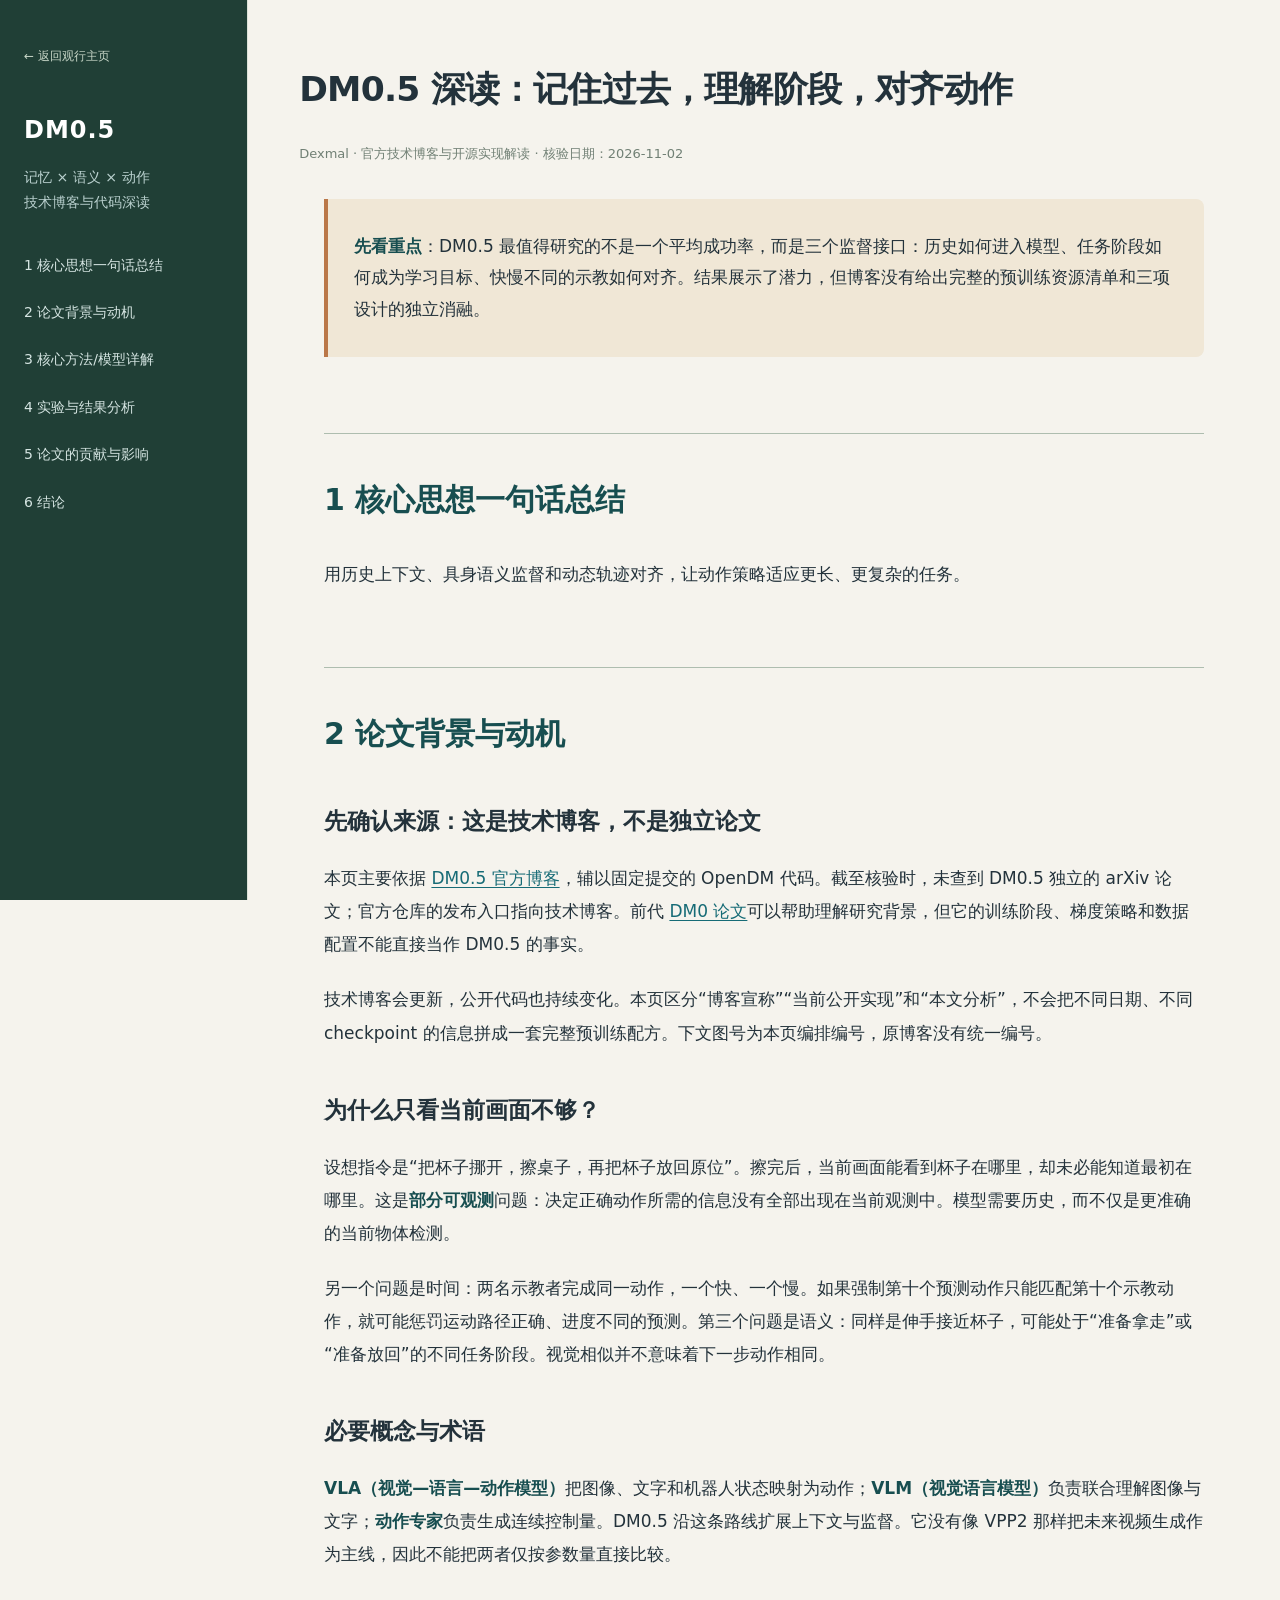
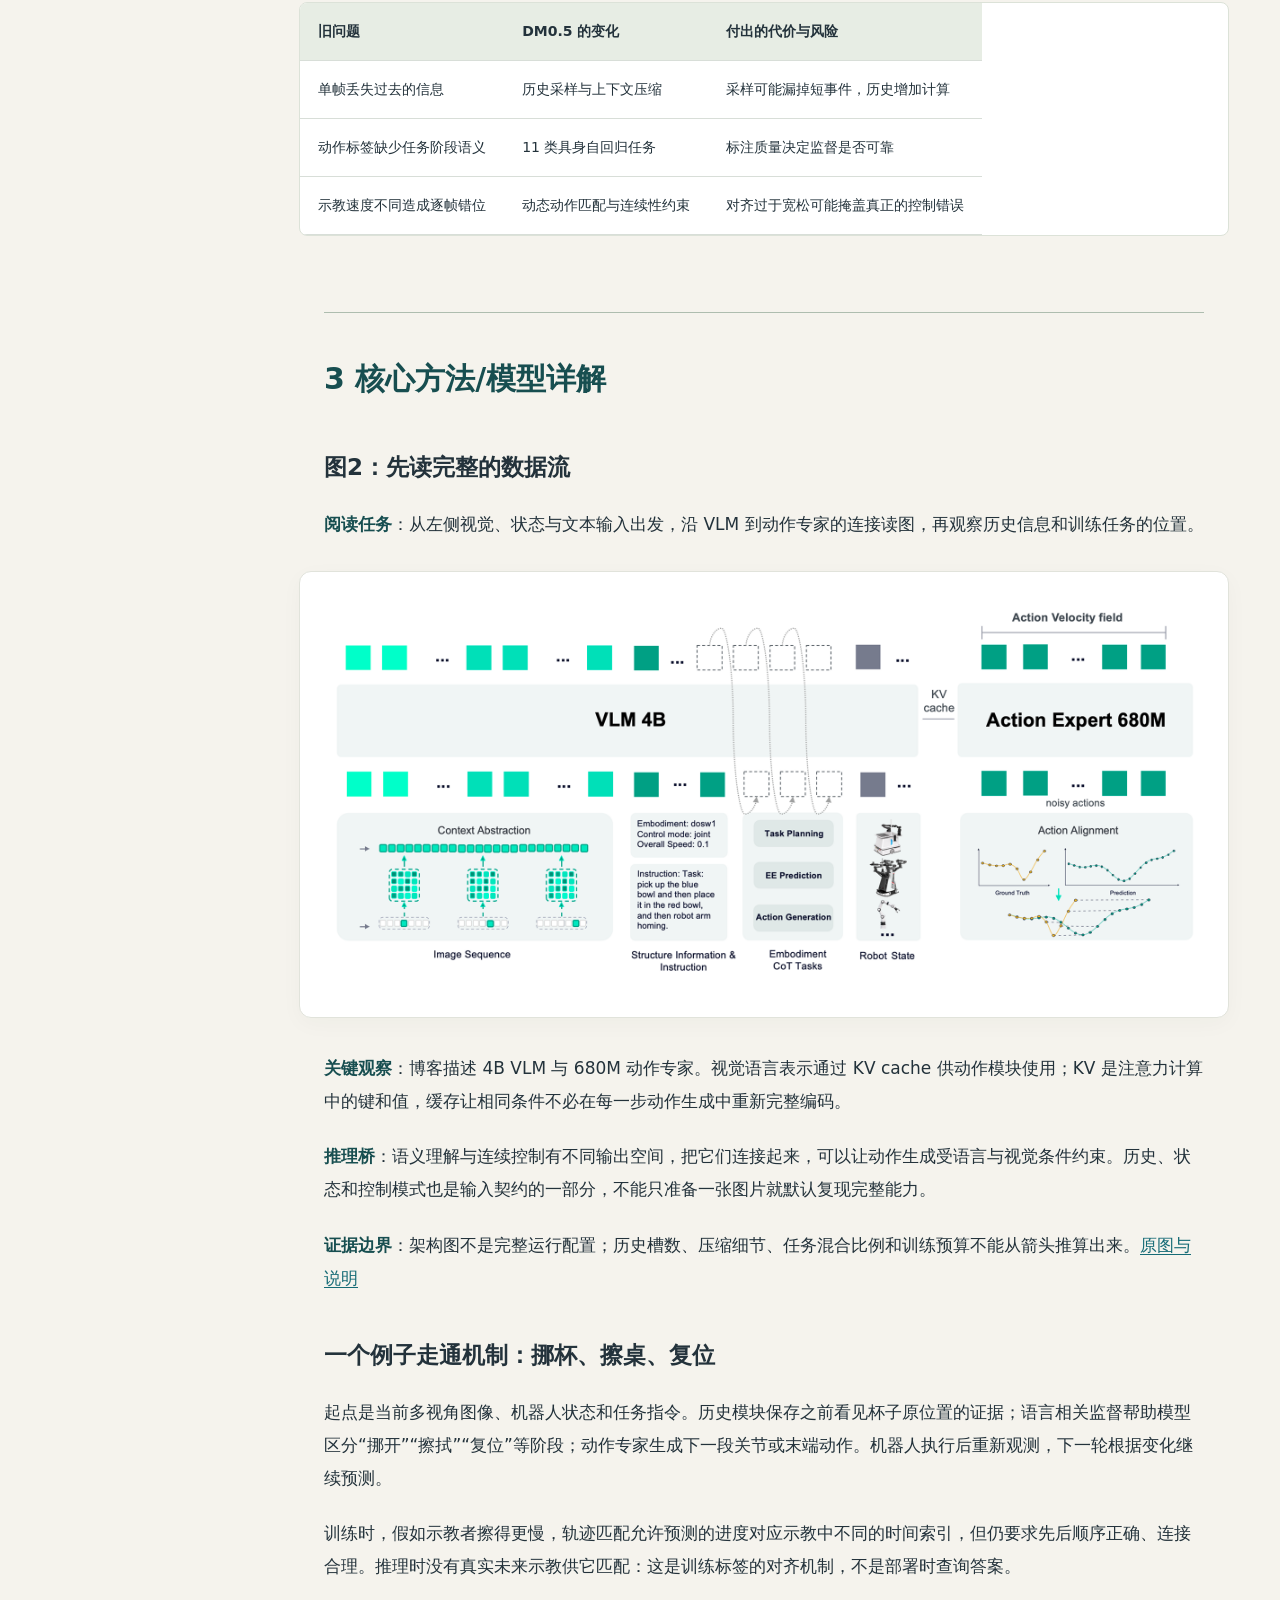
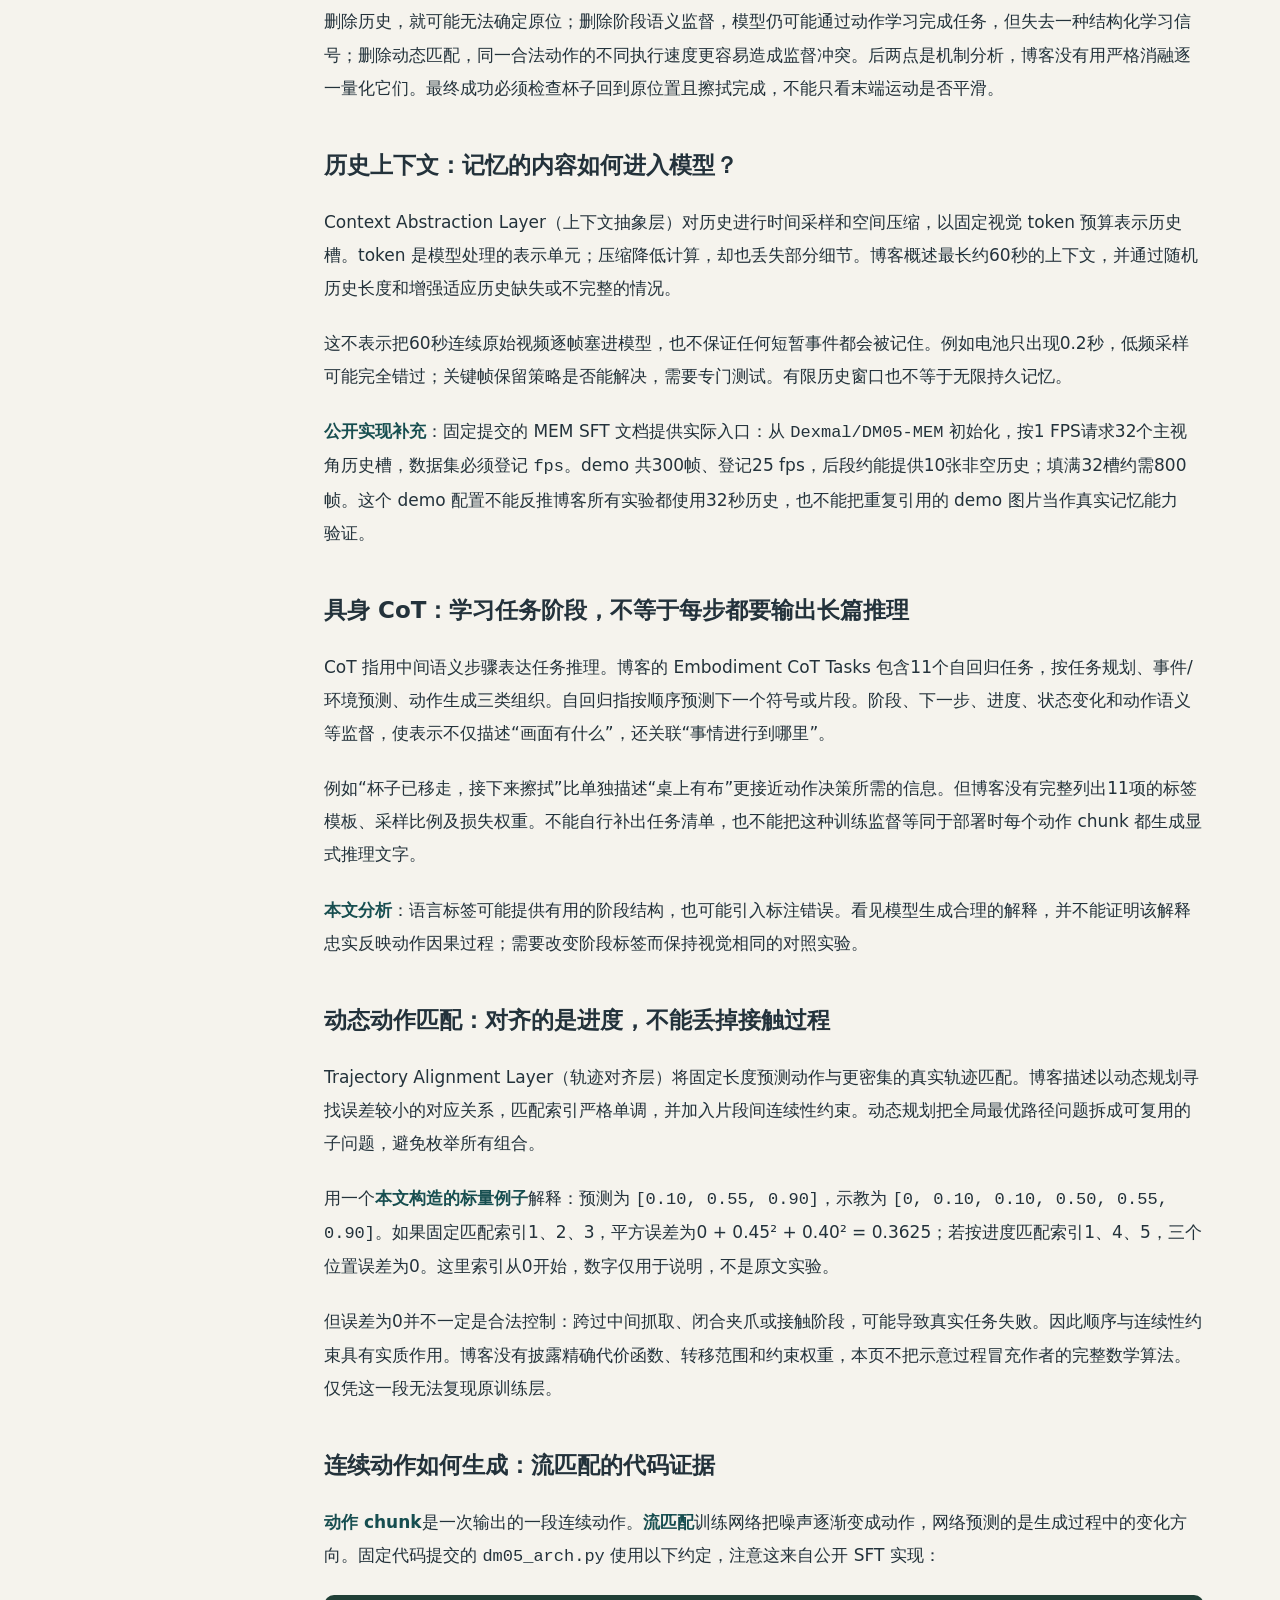
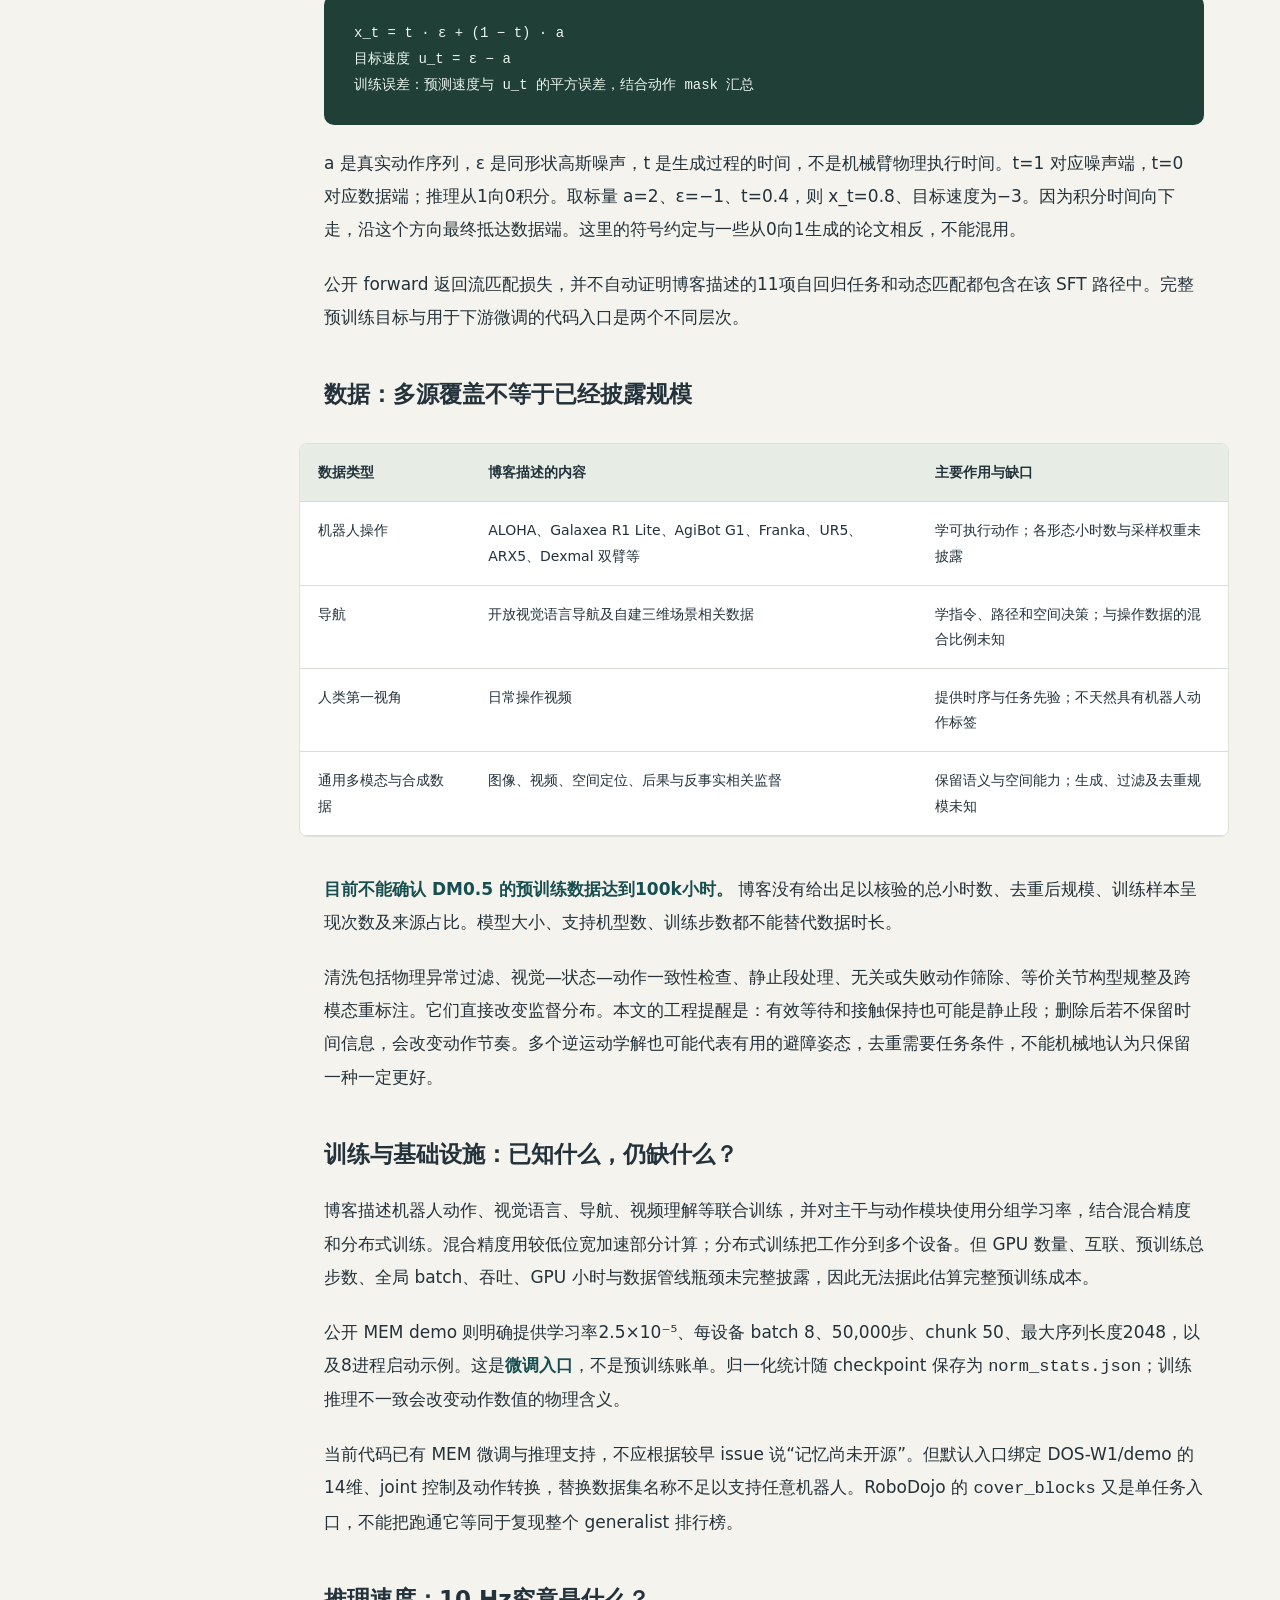
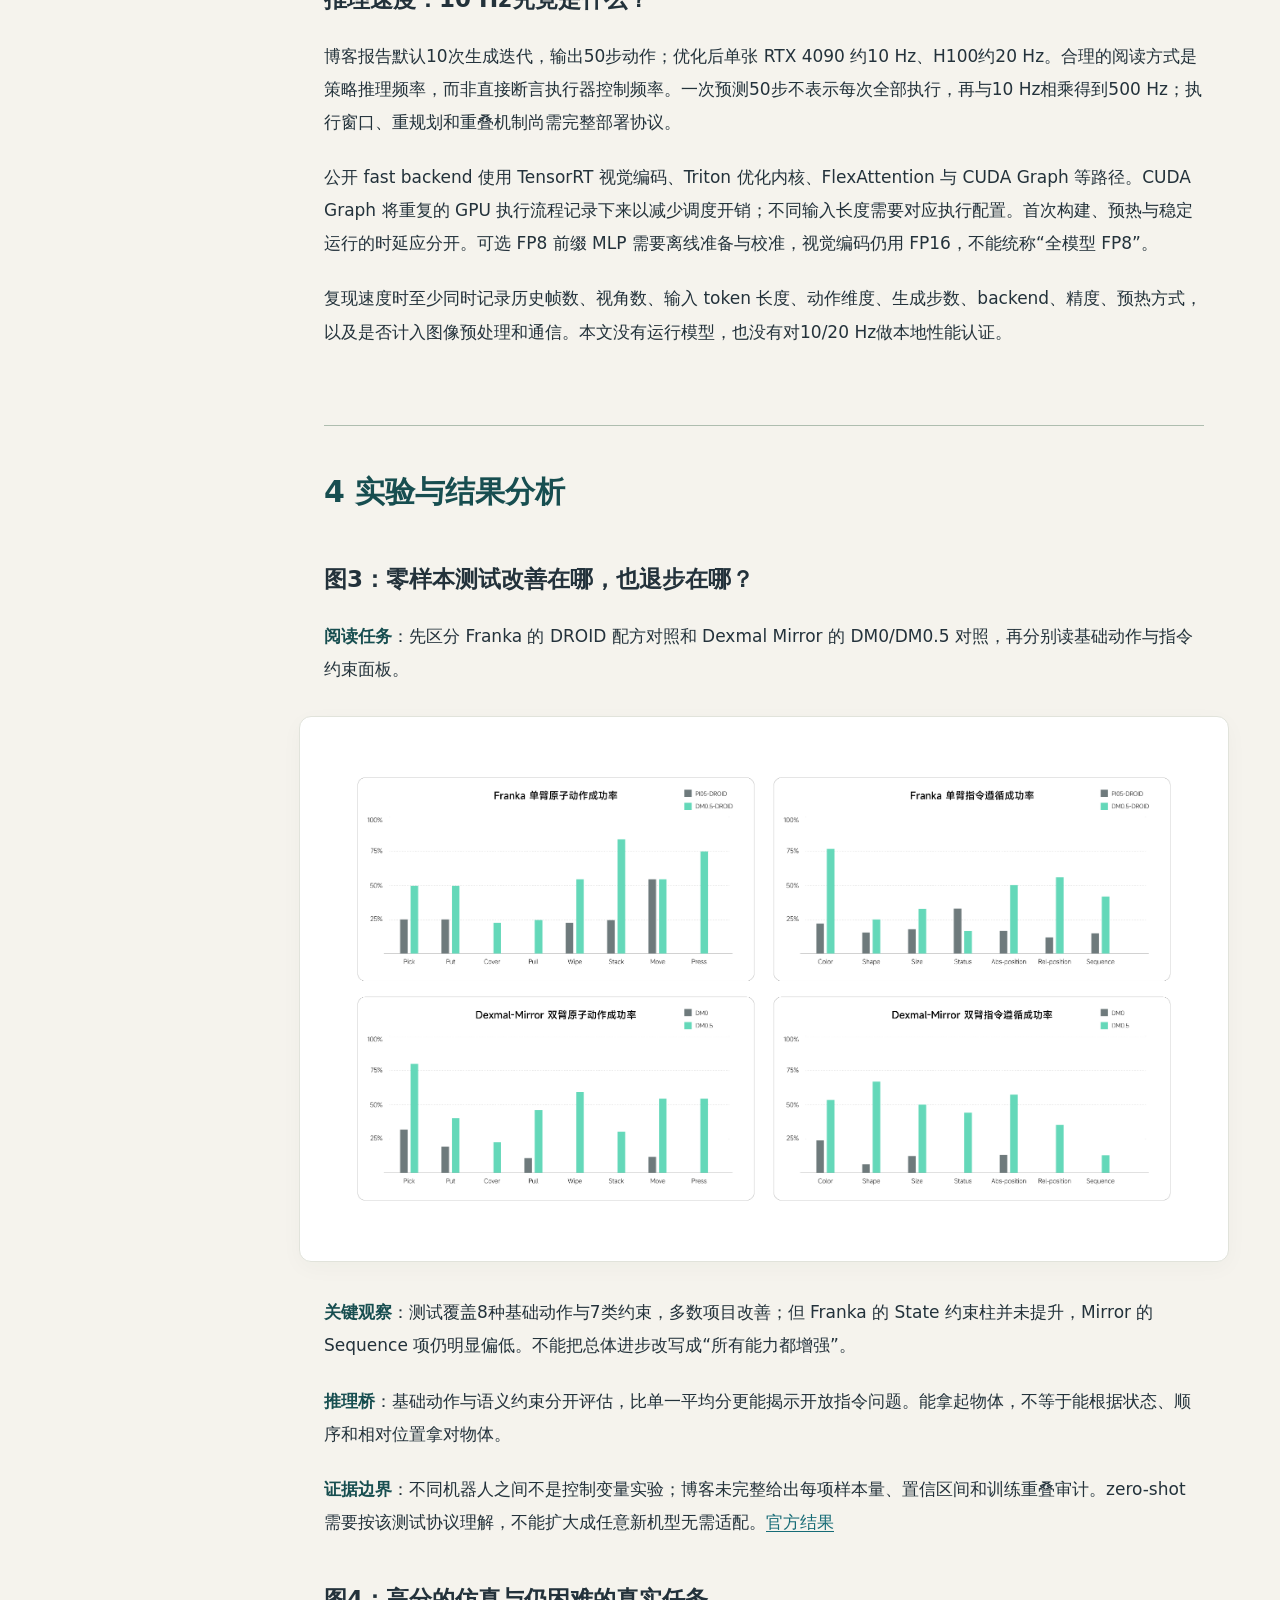
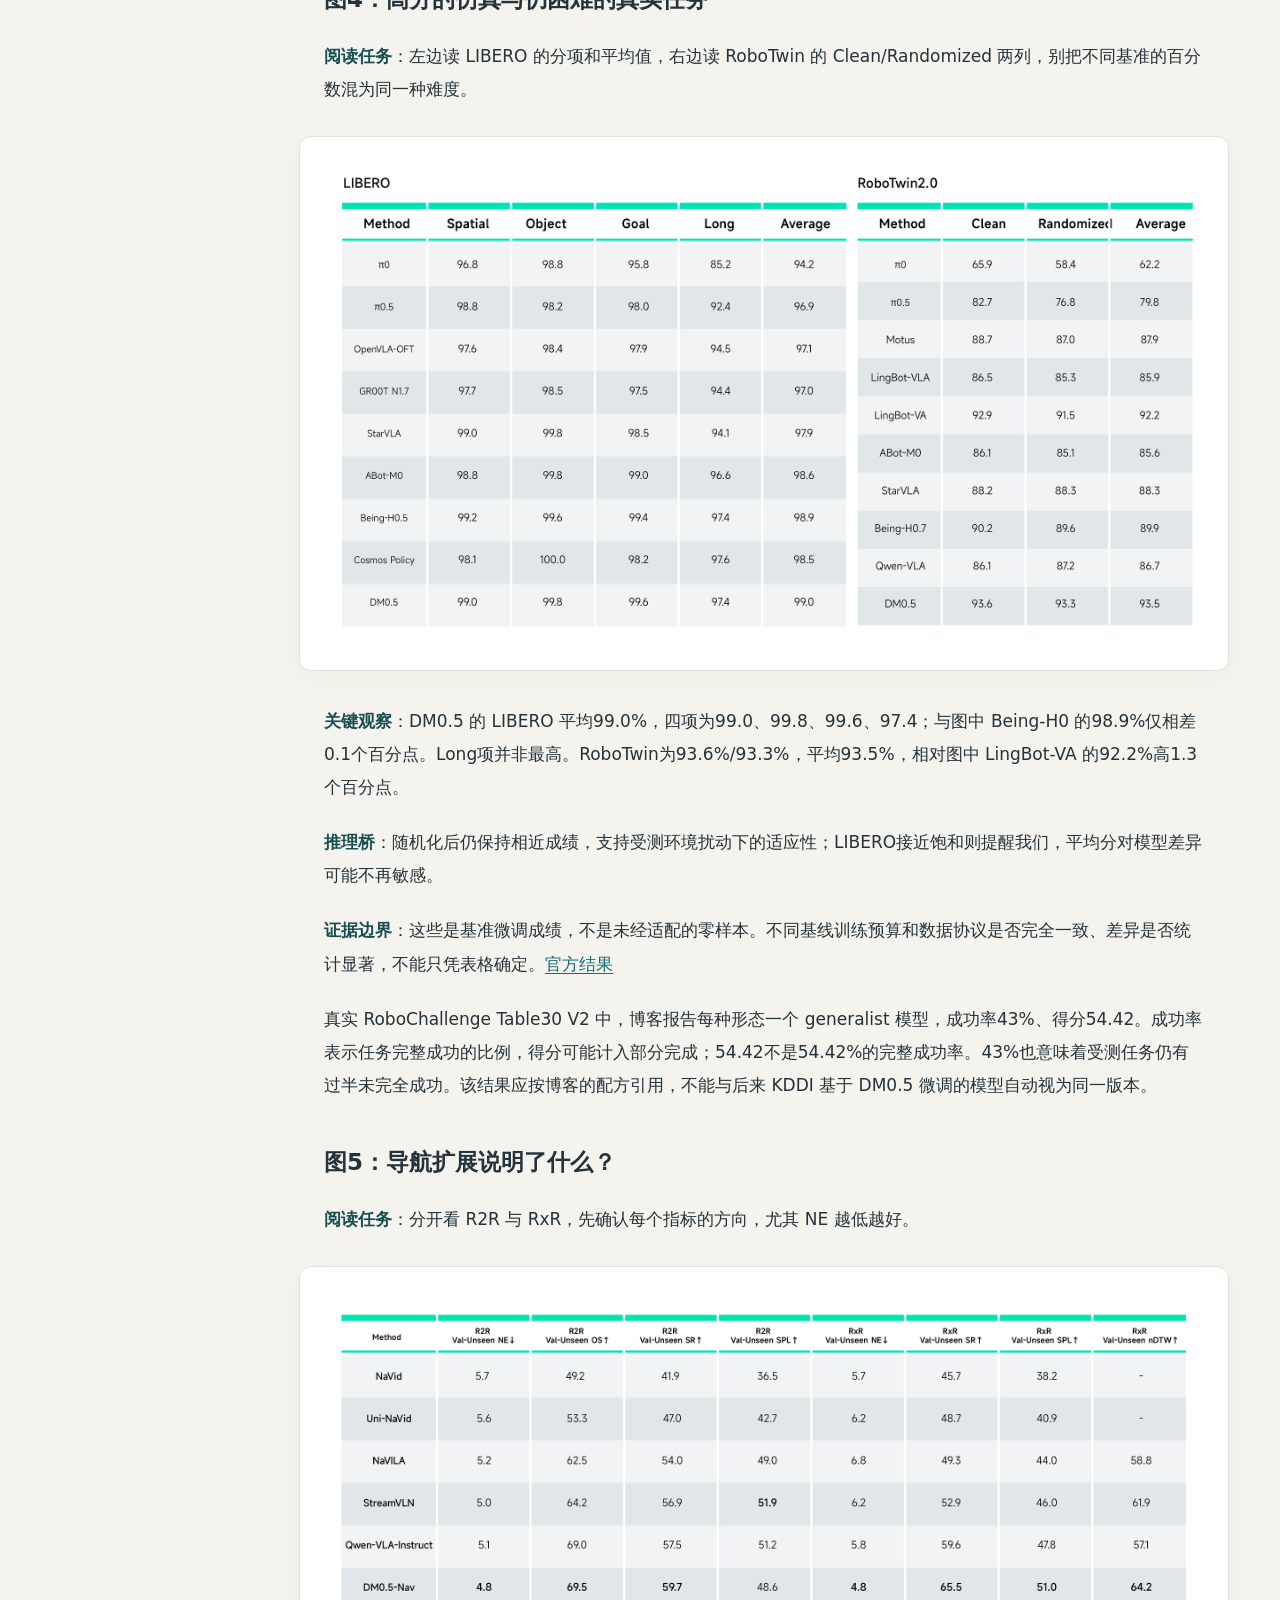
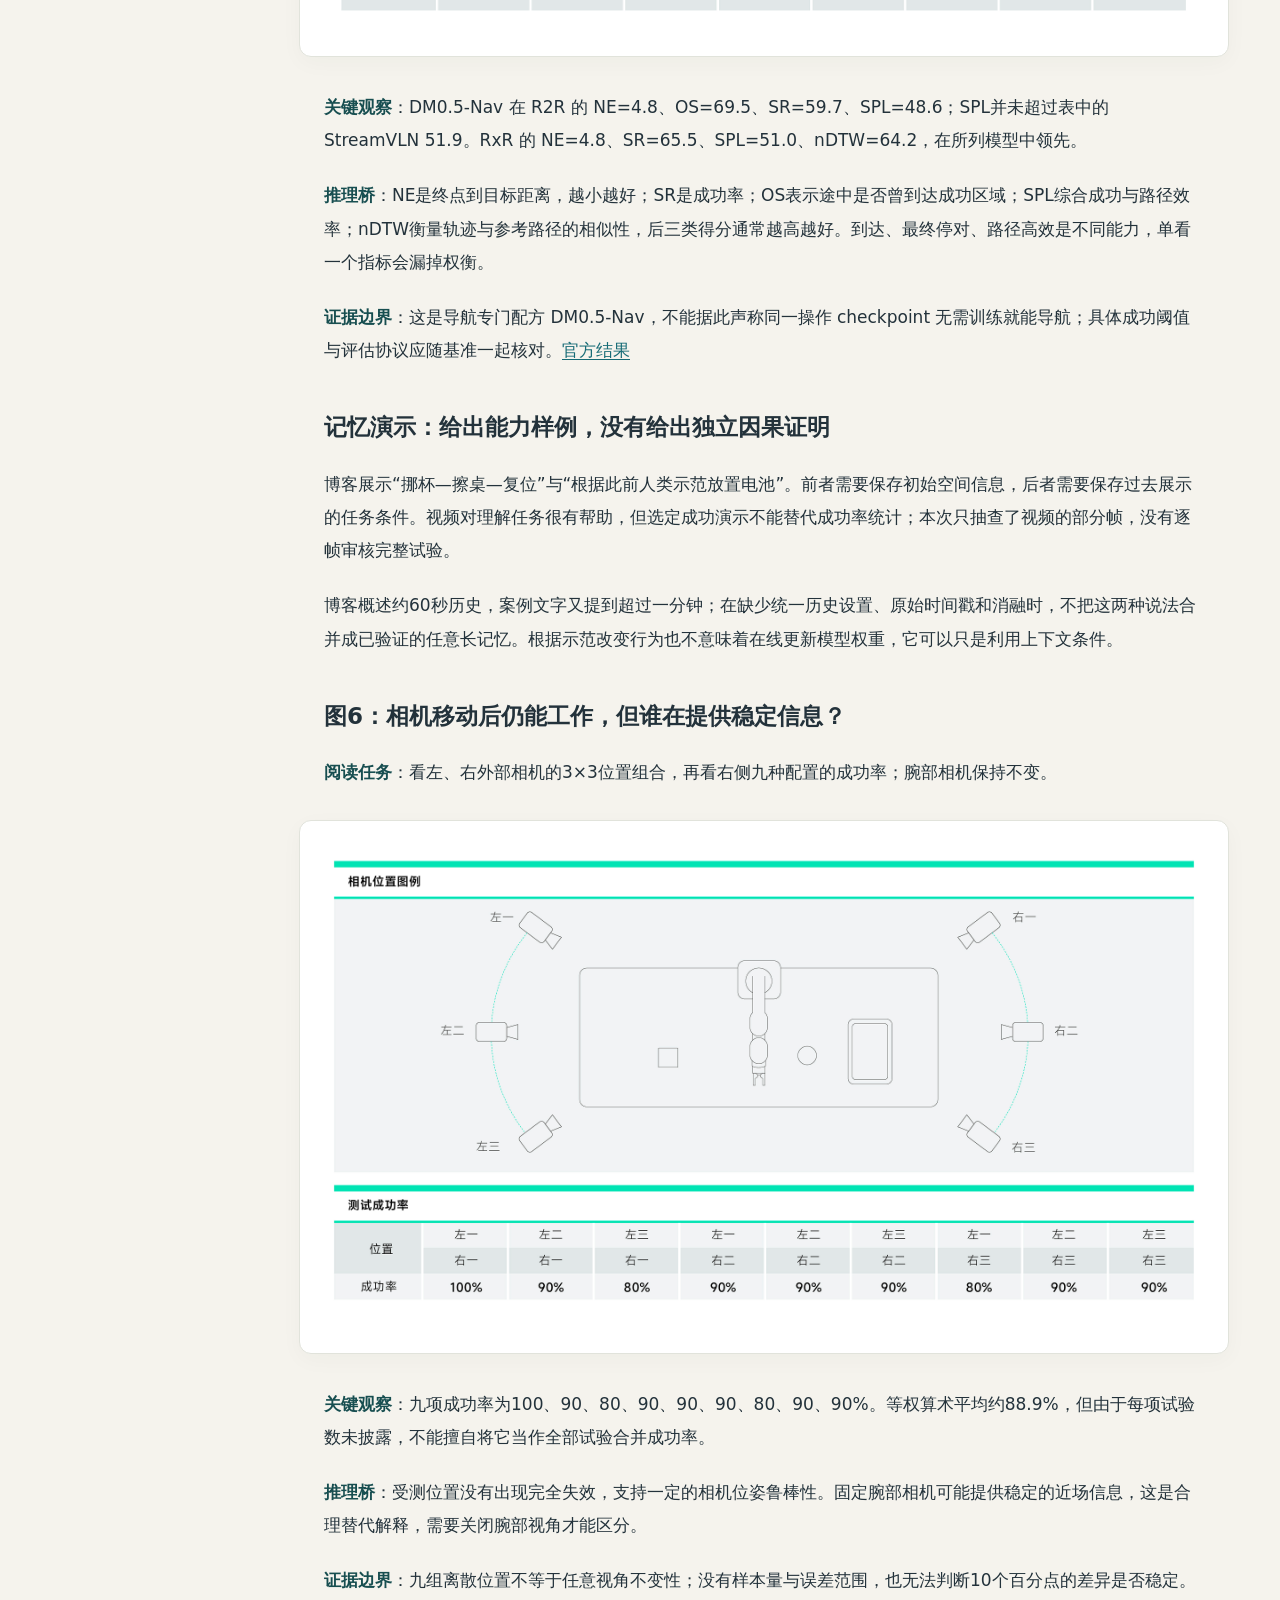
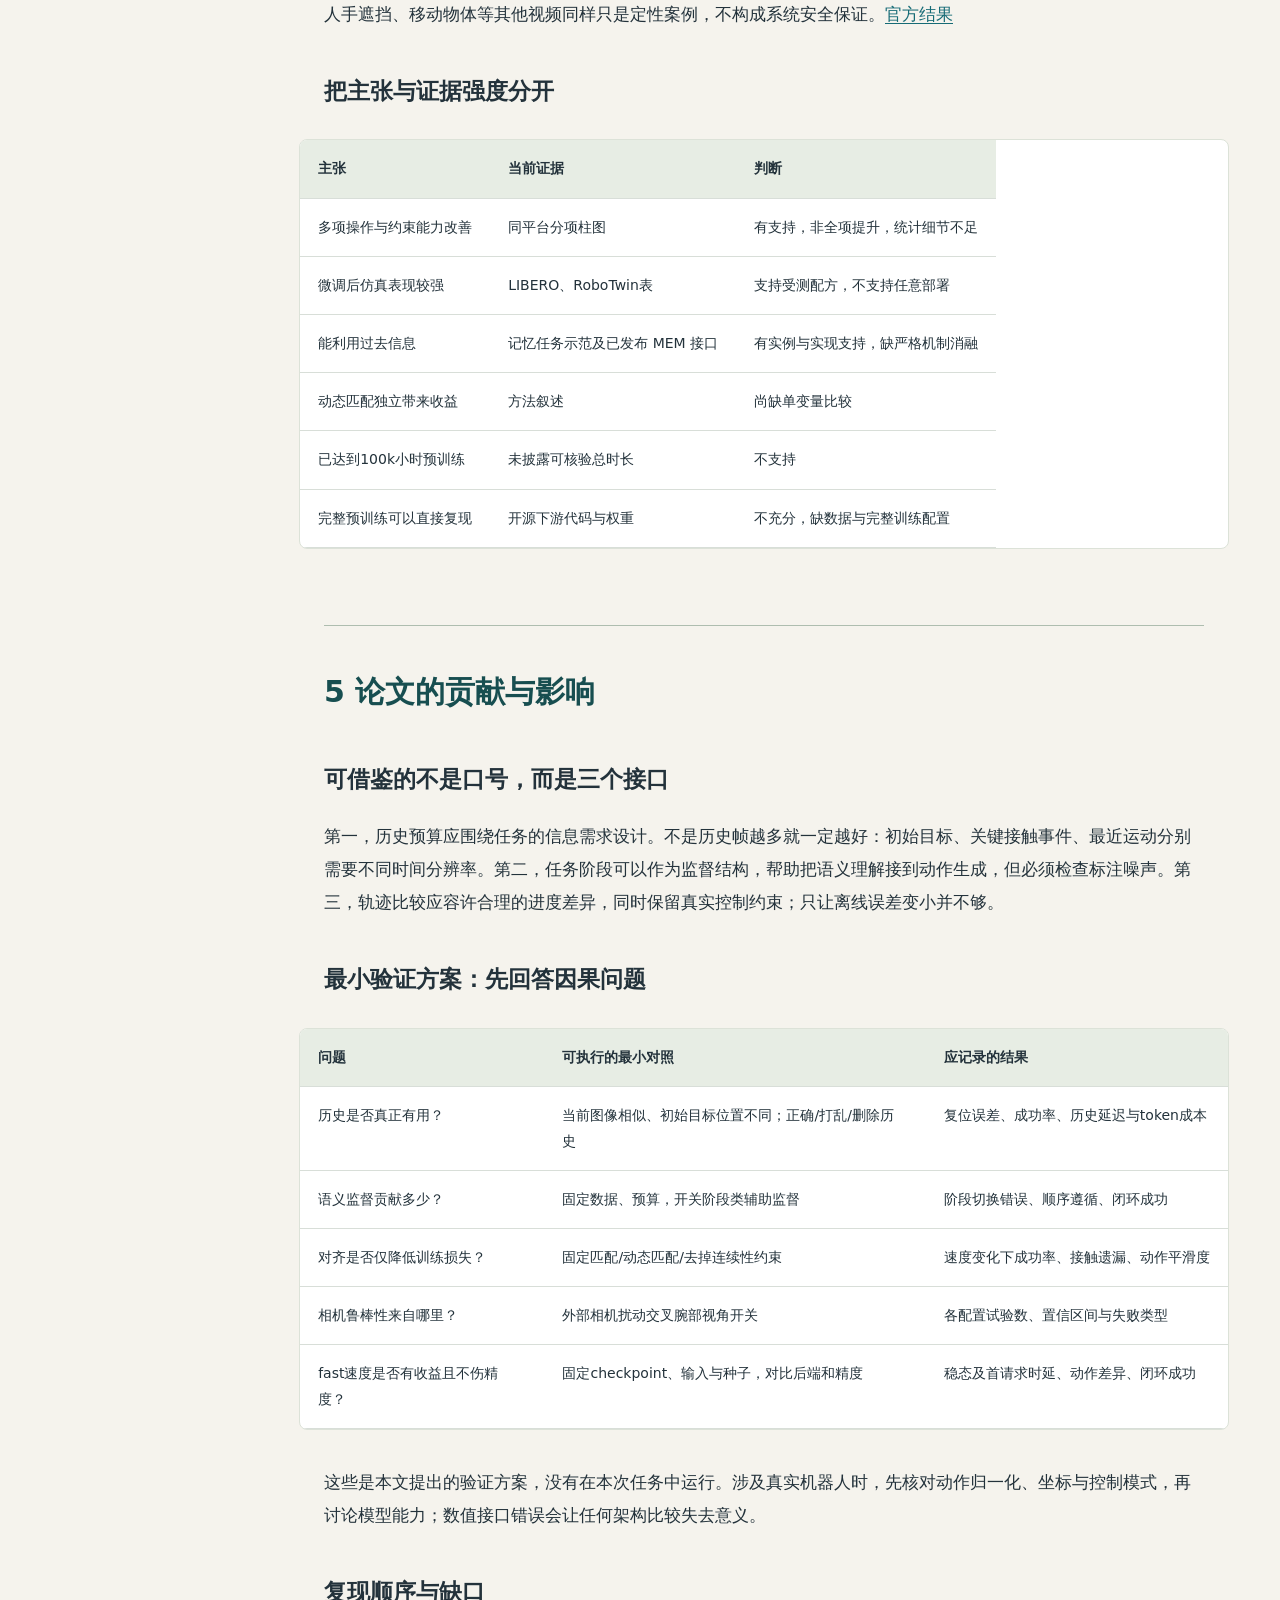
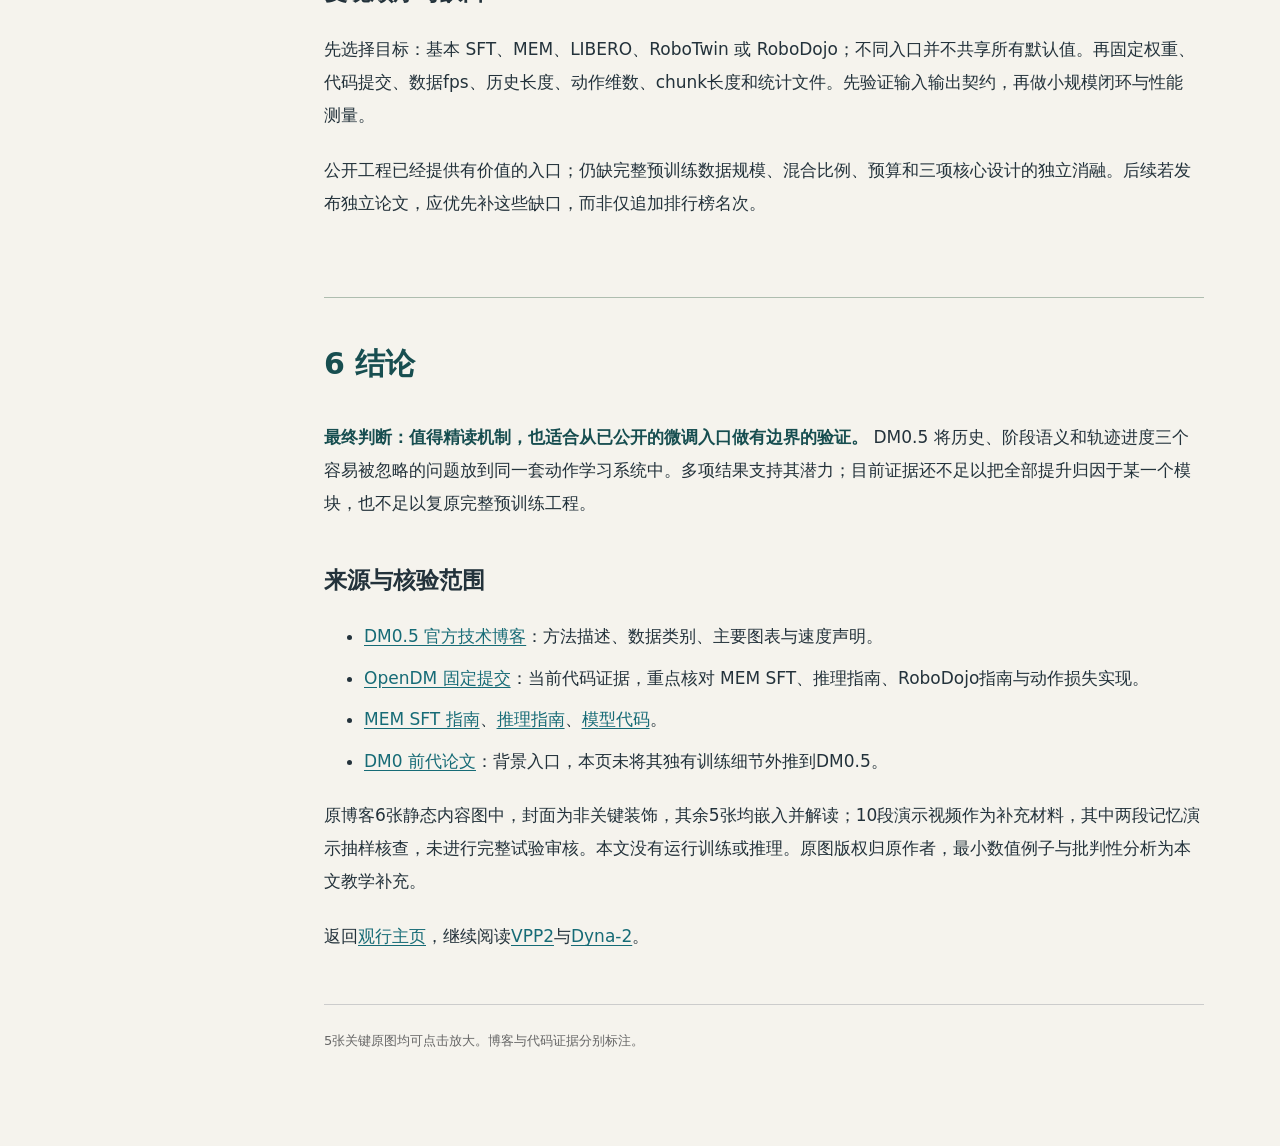
==== notes/dm05/index.html @ edd3d41e "Add DM0.5 technical deep dive and homepage entry" ====
<!doctype html><html lang="zh-CN"><head><meta charset="utf-8"><meta name="viewport" content="width=device-width,initial-scale=1"><meta name="description" content="DM0.5 技术博客与开源实现深读：历史记忆、具身语义监督、动态动作对齐、数据与训练基础设施。"><title>DM0.5 深读 · 观行</title><style>*{box-sizing:border-box}html{scroll-behavior:smooth;scroll-padding-top:24px}body{margin:0;background:#f5f2eb;color:#23323b;font:17px/1.85 system-ui,-apple-system,"Noto Sans CJK SC",sans-serif}aside{position:fixed;width:235px;inset:0 auto 0 0;padding:40px 22px;background:#183d43;color:white;overflow:auto}aside b{font-size:24px}aside small{display:block;color:#bad1cf;margin:12px 0 30px}aside a{display:block;color:#d5e5e2;text-decoration:none;font-size:14px;margin:16px 0}main{max-width:1090px;margin-left:235px;padding:54px 65px 100px}h1{font-size:42px;line-height:1.3;letter-spacing:-1px;margin:0 0 24px}h2{font-size:29px;border-top:2px solid #b7c8c1;padding-top:36px;margin-top:62px;color:#174e50}h3{font-size:22px;margin-top:36px;line-height:1.5}p{margin:18px 0}a{color:#166b76;text-underline-offset:3px}strong{color:#174e50}blockquote{margin:28px 0;padding:12px 24px;border-left:5px solid #bb7a35;background:#f0e7d6}img{max-width:100%;height:auto;display:block;border:1px solid #ddd9cd;border-radius:8px;cursor:zoom-in;margin:24px auto;background:white}table{width:100%;border-collapse:collapse;font-size:15px;display:block;overflow:auto;margin:25px 0}th,td{border-bottom:1px solid #d8ded8;text-align:left;padding:12px;min-width:150px;vertical-align:top}th{background:#e0e9e3}pre{white-space:pre-wrap;overflow-wrap:anywhere;background:#183d43;color:#ecf5ef;padding:25px;border-radius:10px;font-size:14px}li{margin:10px 0}dialog{border:0;padding:10px;width:96vw;max-width:1600px;background:white}dialog::backdrop{background:#000b}dialog img{max-height:88vh;width:auto;border:0;margin:auto;cursor:zoom-out}dialog button{float:right;padding:8px 15px}footer{border-top:1px solid #ccc;margin-top:50px;font-size:13px;color:#666}@media(max-width:950px){aside{position:static;width:auto;padding:20px}aside small{margin:5px 0}aside a{display:inline-block;margin:5px 14px 5px 0}main{margin:0;padding:30px 24px}h1{font-size:32px}h2{font-size:25px}}@media print{aside,dialog{display:none}main{margin:0;padding:0;max-width:none}h2,h3{break-after:avoid}img{max-height:70vh;object-fit:contain}body{font-size:11pt;background:white}}
/* Balanced reading layout */
body{padding-left:248px;background:#f5f3ed}
aside{width:248px;padding:32px 24px;background:#203f36;border-right:1px solid #dce2d8}
aside b{letter-spacing:1px}aside small{line-height:1.8;margin-bottom:28px}
aside a{padding:10px 12px;margin:5px -12px;border-radius:6px;line-height:1.6;transition:background .15s}
aside a:hover,aside a:focus-visible{background:#ffffff14;color:#fff}
aside .home-link{font-size:12px;margin-bottom:32px;color:#c7d6c7}
main{width:100%;max-width:1240px;margin:0 auto;padding:64px clamp(28px,4vw,72px) 100px}
main>h1{max-width:1000px;margin:0 auto 28px;font-size:clamp(32px,2.8vw,46px);line-height:1.45;letter-spacing:-.8px}
main>p,main>h2,main>h3,main>ul,main>ol,main>pre,main>blockquote,main>footer{max-width:880px;margin-left:auto;margin-right:auto}
main>p{margin-top:22px;margin-bottom:22px;line-height:1.95;overflow-wrap:anywhere}
main>h1+p{font-size:13px;color:#718075;max-width:1000px;line-height:1.9}
main>h2{padding-top:38px;margin-top:76px;margin-bottom:30px;font-size:30px;border-top:1px solid #aebdaf}
main>h3{margin-top:42px;margin-bottom:22px;font-size:23px;line-height:1.6}
main>blockquote{margin-top:32px;margin-bottom:40px;padding:14px 26px;border-left:4px solid #ba7748;border-radius:0 8px 8px 0}
main>p:has(>img){max-width:1100px;margin:30px auto 34px;padding:12px;background:#fff;border:1px solid #e1e3db;border-radius:12px;box-shadow:0 6px 22px #293e2c08}
main img{width:100%;margin:0;border:0;border-radius:5px}
main>table{max-width:1100px;margin:30px auto 36px;background:#fff;border:1px solid #dce2d8;border-radius:8px;font-size:15px;line-height:1.8}
th,td{padding:16px 18px;min-width:155px}th{background:#e7ede4}
main>pre{line-height:1.85;padding:26px 30px;background:#203f36}
main>footer{line-height:1.9;padding-top:24px}
a:focus-visible,button:focus-visible{outline:2px solid #bd7a4a;outline-offset:4px}
dialog{max-width:1700px;border-radius:10px}dialog img{max-width:100%;object-fit:contain}
@media(min-width:1700px){body{font-size:18px}main{padding-top:76px}}
@media(max-width:1100px) and (min-width:951px){body{padding-left:216px}aside{width:216px;padding:30px 20px}main{padding-left:30px;padding-right:30px}}
@media(max-width:950px){body{padding-left:0}aside{position:relative;width:100%;padding:22px 24px;border:0}aside .home-link{display:inline-block;margin:0 0 14px;padding:0}aside b{display:block;font-size:21px}aside small{margin:8px 0 14px;font-size:12px}aside>a:not(.home-link){display:inline-block;font-size:12px;margin:3px 5px 3px 0;padding:7px 10px;background:#ffffff0d}main{margin:auto;padding:38px 26px 70px}main>h1{font-size:34px}main>h2{font-size:27px;margin-top:55px}}
@media(max-width:520px){body{font-size:16px}main{padding:30px 20px 60px}main>h1{font-size:29px;line-height:1.5}main>h2{font-size:25px}main>h3{font-size:21px}main>p{line-height:1.9}main>p:has(>img){padding:4px;margin:24px auto;border-radius:7px}main>blockquote{padding:10px 18px}main>pre{font-size:12px;padding:20px 16px}th,td{padding:12px;font-size:13px}aside{padding:20px}aside>a:not(.home-link){font-size:11px}}
@media print{body{padding:0}main{max-width:none;padding:0}main>p:has(>img){box-shadow:none;break-inside:avoid}main>h2,main>h3{break-after:avoid}}
@media(prefers-reduced-motion:reduce){html{scroll-behavior:auto}aside a{transition:none}}
main>h1{text-wrap:balance}main>p{text-wrap:pretty}
main>h1{font-size:clamp(30px,2.7vw,44px)}main>h4{max-width:880px;margin:30px auto 12px;font-size:20px}main>table{font-size:14px}main img{height:auto}dialog img{max-height:84vh;object-fit:contain}dialog .full-image{display:block;text-align:center;padding:8px;font-size:13px}main .ltx{font-size:14px}
</style></head><body><aside><a class="home-link" href="../../">← 返回观行主页</a><b>DM0.5</b><small>记忆 × 语义 × 动作<br>技术博客与代码深读</small><a href="#s1">1 核心思想一句话总结</a><a href="#s2">2 论文背景与动机</a><a href="#s3">3 核心方法/模型详解</a><a href="#s4">4 实验与结果分析</a><a href="#s5">5 论文的贡献与影响</a><a href="#s6">6 结论</a></aside><main><h1>DM0.5 深读：记住过去，理解阶段，对齐动作</h1>
<p>Dexmal · 官方技术博客与开源实现解读 · 核验日期：2026-11-02</p>
<blockquote>
<p><strong>先看重点</strong>：DM0.5 最值得研究的不是一个平均成功率，而是三个监督接口：历史如何进入模型、任务阶段如何成为学习目标、快慢不同的示教如何对齐。结果展示了潜力，但博客没有给出完整的预训练资源清单和三项设计的独立消融。</p>
</blockquote>
<h2 id="s1">1 核心思想一句话总结</h2>
<p>用历史上下文、具身语义监督和动态轨迹对齐，让动作策略适应更长、更复杂的任务。</p>
<h2 id="s2">2 论文背景与动机</h2>
<h3>先确认来源：这是技术博客，不是独立论文</h3>
<p>本页主要依据 <a href="https://www.dexmal.com/blog/dm0.5">DM0.5 官方博客</a>，辅以固定提交的 OpenDM 代码。截至核验时，未查到 DM0.5 独立的 arXiv 论文；官方仓库的发布入口指向技术博客。前代 <a href="https://arxiv.org/abs/2602.14974">DM0 论文</a>可以帮助理解研究背景，但它的训练阶段、梯度策略和数据配置不能直接当作 DM0.5 的事实。</p>
<p>技术博客会更新，公开代码也持续变化。本页区分“博客宣称”“当前公开实现”和“本文分析”，不会把不同日期、不同 checkpoint 的信息拼成一套完整预训练配方。下文图号为本页编排编号，原博客没有统一编号。</p>
<h3>为什么只看当前画面不够？</h3>
<p>设想指令是“把杯子挪开，擦桌子，再把杯子放回原位”。擦完后，当前画面能看到杯子在哪里，却未必能知道最初在哪里。这是<strong>部分可观测</strong>问题：决定正确动作所需的信息没有全部出现在当前观测中。模型需要历史，而不仅是更准确的当前物体检测。</p>
<p>另一个问题是时间：两名示教者完成同一动作，一个快、一个慢。如果强制第十个预测动作只能匹配第十个示教动作，就可能惩罚运动路径正确、进度不同的预测。第三个问题是语义：同样是伸手接近杯子，可能处于“准备拿走”或“准备放回”的不同任务阶段。视觉相似并不意味着下一步动作相同。</p>
<h3>必要概念与术语</h3>
<p><strong>VLA（视觉—语言—动作模型）</strong>把图像、文字和机器人状态映射为动作；<strong>VLM（视觉语言模型）</strong>负责联合理解图像与文字；<strong>动作专家</strong>负责生成连续控制量。DM0.5 沿这条路线扩展上下文与监督。它没有像 VPP2 那样把未来视频生成作为主线，因此不能把两者仅按参数量直接比较。</p>
<table>
<thead>
<tr>
<th>旧问题</th>
<th>DM0.5 的变化</th>
<th>付出的代价与风险</th>
</tr>
</thead>
<tbody>
<tr>
<td>单帧丢失过去的信息</td>
<td>历史采样与上下文压缩</td>
<td>采样可能漏掉短事件，历史增加计算</td>
</tr>
<tr>
<td>动作标签缺少任务阶段语义</td>
<td>11 类具身自回归任务</td>
<td>标注质量决定监督是否可靠</td>
</tr>
<tr>
<td>示教速度不同造成逐帧错位</td>
<td>动态动作匹配与连续性约束</td>
<td>对齐过于宽松可能掩盖真正的控制错误</td>
</tr>
</tbody>
</table>
<h2 id="s3">3 核心方法/模型详解</h2>
<h3>图2：先读完整的数据流</h3>
<p><strong>阅读任务</strong>：从左侧视觉、状态与文本输入出发，沿 VLM 到动作专家的连接读图，再观察历史信息和训练任务的位置。</p>
<p><img alt="图2：DM0.5 模型架构" height="938" loading="lazy" src="assets/figure-2.png" tabindex="0" width="2012"/></p>
<p><strong>关键观察</strong>：博客描述 4B VLM 与 680M 动作专家。视觉语言表示通过 KV cache 供动作模块使用；KV 是注意力计算中的键和值，缓存让相同条件不必在每一步动作生成中重新完整编码。</p>
<p><strong>推理桥</strong>：语义理解与连续控制有不同输出空间，把它们连接起来，可以让动作生成受语言与视觉条件约束。历史、状态和控制模式也是输入契约的一部分，不能只准备一张图片就默认复现完整能力。</p>
<p><strong>证据边界</strong>：架构图不是完整运行配置；历史槽数、压缩细节、任务混合比例和训练预算不能从箭头推算出来。<a href="https://www.dexmal.com/blog/dm0.5">原图与说明</a></p>
<h3>一个例子走通机制：挪杯、擦桌、复位</h3>
<p>起点是当前多视角图像、机器人状态和任务指令。历史模块保存之前看见杯子原位置的证据；语言相关监督帮助模型区分“挪开”“擦拭”“复位”等阶段；动作专家生成下一段关节或末端动作。机器人执行后重新观测，下一轮根据变化继续预测。</p>
<p>训练时，假如示教者擦得更慢，轨迹匹配允许预测的进度对应示教中不同的时间索引，但仍要求先后顺序正确、连接合理。推理时没有真实未来示教供它匹配：这是训练标签的对齐机制，不是部署时查询答案。</p>
<p>删除历史，就可能无法确定原位；删除阶段语义监督，模型仍可能通过动作学习完成任务，但失去一种结构化学习信号；删除动态匹配，同一合法动作的不同执行速度更容易造成监督冲突。后两点是机制分析，博客没有用严格消融逐一量化它们。最终成功必须检查杯子回到原位置且擦拭完成，不能只看末端运动是否平滑。</p>
<h3>历史上下文：记忆的内容如何进入模型？</h3>
<p>Context Abstraction Layer（上下文抽象层）对历史进行时间采样和空间压缩，以固定视觉 token 预算表示历史槽。token 是模型处理的表示单元；压缩降低计算，却也丢失部分细节。博客概述最长约60秒的上下文，并通过随机历史长度和增强适应历史缺失或不完整的情况。</p>
<p>这不表示把60秒连续原始视频逐帧塞进模型，也不保证任何短暂事件都会被记住。例如电池只出现0.2秒，低频采样可能完全错过；关键帧保留策略是否能解决，需要专门测试。有限历史窗口也不等于无限持久记忆。</p>
<p><strong>公开实现补充</strong>：固定提交的 MEM SFT 文档提供实际入口：从 <code>Dexmal/DM05-MEM</code> 初始化，按1 FPS请求32个主视角历史槽，数据集必须登记 <code>fps</code>。demo 共300帧、登记25 fps，后段约能提供10张非空历史；填满32槽约需800帧。这个 demo 配置不能反推博客所有实验都使用32秒历史，也不能把重复引用的 demo 图片当作真实记忆能力验证。</p>
<h3>具身 CoT：学习任务阶段，不等于每步都要输出长篇推理</h3>
<p>CoT 指用中间语义步骤表达任务推理。博客的 Embodiment CoT Tasks 包含11个自回归任务，按任务规划、事件/环境预测、动作生成三类组织。自回归指按顺序预测下一个符号或片段。阶段、下一步、进度、状态变化和动作语义等监督，使表示不仅描述“画面有什么”，还关联“事情进行到哪里”。</p>
<p>例如“杯子已移走，接下来擦拭”比单独描述“桌上有布”更接近动作决策所需的信息。但博客没有完整列出11项的标签模板、采样比例及损失权重。不能自行补出任务清单，也不能把这种训练监督等同于部署时每个动作 chunk 都生成显式推理文字。</p>
<p><strong>本文分析</strong>：语言标签可能提供有用的阶段结构，也可能引入标注错误。看见模型生成合理的解释，并不能证明该解释忠实反映动作因果过程；需要改变阶段标签而保持视觉相同的对照实验。</p>
<h3>动态动作匹配：对齐的是进度，不能丢掉接触过程</h3>
<p>Trajectory Alignment Layer（轨迹对齐层）将固定长度预测动作与更密集的真实轨迹匹配。博客描述以动态规划寻找误差较小的对应关系，匹配索引严格单调，并加入片段间连续性约束。动态规划把全局最优路径问题拆成可复用的子问题，避免枚举所有组合。</p>
<p>用一个<strong>本文构造的标量例子</strong>解释：预测为 <code>[0.10, 0.55, 0.90]</code>，示教为 <code>[0, 0.10, 0.10, 0.50, 0.55, 0.90]</code>。如果固定匹配索引1、2、3，平方误差为0 + 0.45² + 0.40² = 0.3625；若按进度匹配索引1、4、5，三个位置误差为0。这里索引从0开始，数字仅用于说明，不是原文实验。</p>
<p>但误差为0并不一定是合法控制：跨过中间抓取、闭合夹爪或接触阶段，可能导致真实任务失败。因此顺序与连续性约束具有实质作用。博客没有披露精确代价函数、转移范围和约束权重，本页不把示意过程冒充作者的完整数学算法。仅凭这一段无法复现原训练层。</p>
<h3>连续动作如何生成：流匹配的代码证据</h3>
<p><strong>动作 chunk</strong>是一次输出的一段连续动作。<strong>流匹配</strong>训练网络把噪声逐渐变成动作，网络预测的是生成过程中的变化方向。固定代码提交的 <code>dm05_arch.py</code> 使用以下约定，注意这来自公开 SFT 实现：</p>
<pre><code class="language-text">x_t = t · ε + (1 − t) · a
目标速度 u_t = ε − a
训练误差：预测速度与 u_t 的平方误差，结合动作 mask 汇总
</code></pre>
<p>a 是真实动作序列，ε 是同形状高斯噪声，t 是生成过程的时间，不是机械臂物理执行时间。t=1 对应噪声端，t=0 对应数据端；推理从1向0积分。取标量 a=2、ε=−1、t=0.4，则 x_t=0.8、目标速度为−3。因为积分时间向下走，沿这个方向最终抵达数据端。这里的符号约定与一些从0向1生成的论文相反，不能混用。</p>
<p>公开 forward 返回流匹配损失，并不自动证明博客描述的11项自回归任务和动态匹配都包含在该 SFT 路径中。完整预训练目标与用于下游微调的代码入口是两个不同层次。</p>
<h3>数据：多源覆盖不等于已经披露规模</h3>
<table>
<thead>
<tr>
<th>数据类型</th>
<th>博客描述的内容</th>
<th>主要作用与缺口</th>
</tr>
</thead>
<tbody>
<tr>
<td>机器人操作</td>
<td>ALOHA、Galaxea R1 Lite、AgiBot G1、Franka、UR5、ARX5、Dexmal 双臂等</td>
<td>学可执行动作；各形态小时数与采样权重未披露</td>
</tr>
<tr>
<td>导航</td>
<td>开放视觉语言导航及自建三维场景相关数据</td>
<td>学指令、路径和空间决策；与操作数据的混合比例未知</td>
</tr>
<tr>
<td>人类第一视角</td>
<td>日常操作视频</td>
<td>提供时序与任务先验；不天然具有机器人动作标签</td>
</tr>
<tr>
<td>通用多模态与合成数据</td>
<td>图像、视频、空间定位、后果与反事实相关监督</td>
<td>保留语义与空间能力；生成、过滤及去重规模未知</td>
</tr>
</tbody>
</table>
<p><strong>目前不能确认 DM0.5 的预训练数据达到100k小时。</strong> 博客没有给出足以核验的总小时数、去重后规模、训练样本呈现次数及来源占比。模型大小、支持机型数、训练步数都不能替代数据时长。</p>
<p>清洗包括物理异常过滤、视觉—状态—动作一致性检查、静止段处理、无关或失败动作筛除、等价关节构型规整及跨模态重标注。它们直接改变监督分布。本文的工程提醒是：有效等待和接触保持也可能是静止段；删除后若不保留时间信息，会改变动作节奏。多个逆运动学解也可能代表有用的避障姿态，去重需要任务条件，不能机械地认为只保留一种一定更好。</p>
<h3>训练与基础设施：已知什么，仍缺什么？</h3>
<p>博客描述机器人动作、视觉语言、导航、视频理解等联合训练，并对主干与动作模块使用分组学习率，结合混合精度和分布式训练。混合精度用较低位宽加速部分计算；分布式训练把工作分到多个设备。但 GPU 数量、互联、预训练总步数、全局 batch、吞吐、GPU 小时与数据管线瓶颈未完整披露，因此无法据此估算完整预训练成本。</p>
<p>公开 MEM demo 则明确提供学习率2.5×10⁻⁵、每设备 batch 8、50,000步、chunk 50、最大序列长度2048，以及8进程启动示例。这是<strong>微调入口</strong>，不是预训练账单。归一化统计随 checkpoint 保存为 <code>norm_stats.json</code>；训练推理不一致会改变动作数值的物理含义。</p>
<p>当前代码已有 MEM 微调与推理支持，不应根据较早 issue 说“记忆尚未开源”。但默认入口绑定 DOS-W1/demo 的14维、joint 控制及动作转换，替换数据集名称不足以支持任意机器人。RoboDojo 的 <code>cover_blocks</code> 又是单任务入口，不能把跑通它等同于复现整个 generalist 排行榜。</p>
<h3>推理速度：10 Hz究竟是什么？</h3>
<p>博客报告默认10次生成迭代，输出50步动作；优化后单张 RTX 4090 约10 Hz、H100约20 Hz。合理的阅读方式是策略推理频率，而非直接断言执行器控制频率。一次预测50步不表示每次全部执行，再与10 Hz相乘得到500 Hz；执行窗口、重规划和重叠机制尚需完整部署协议。</p>
<p>公开 fast backend 使用 TensorRT 视觉编码、Triton 优化内核、FlexAttention 与 CUDA Graph 等路径。CUDA Graph 将重复的 GPU 执行流程记录下来以减少调度开销；不同输入长度需要对应执行配置。首次构建、预热与稳定运行的时延应分开。可选 FP8 前缀 MLP 需要离线准备与校准，视觉编码仍用 FP16，不能统称“全模型 FP8”。</p>
<p>复现速度时至少同时记录历史帧数、视角数、输入 token 长度、动作维度、生成步数、backend、精度、预热方式，以及是否计入图像预处理和通信。本文没有运行模型，也没有对10/20 Hz做本地性能认证。</p>
<h2 id="s4">4 实验与结果分析</h2>
<h3>图3：零样本测试改善在哪，也退步在哪？</h3>
<p><strong>阅读任务</strong>：先区分 Franka 的 DROID 配方对照和 Dexmal Mirror 的 DM0/DM0.5 对照，再分别读基础动作与指令约束面板。</p>
<p><img alt="图3：基础动作与指令约束零样本比较" height="2542" loading="lazy" src="assets/figure-3.png" tabindex="0" width="4417"/></p>
<p><strong>关键观察</strong>：测试覆盖8种基础动作与7类约束，多数项目改善；但 Franka 的 State 约束柱并未提升，Mirror 的 Sequence 项仍明显偏低。不能把总体进步改写成“所有能力都增强”。</p>
<p><strong>推理桥</strong>：基础动作与语义约束分开评估，比单一平均分更能揭示开放指令问题。能拿起物体，不等于能根据状态、顺序和相对位置拿对物体。</p>
<p><strong>证据边界</strong>：不同机器人之间不是控制变量实验；博客未完整给出每项样本量、置信区间和训练重叠审计。zero-shot 需要按该测试协议理解，不能扩大成任意新机型无需适配。<a href="https://www.dexmal.com/blog/dm0.5">官方结果</a></p>
<h3>图4：高分的仿真与仍困难的真实任务</h3>
<p><strong>阅读任务</strong>：左边读 LIBERO 的分项和平均值，右边读 RoboTwin 的 Clean/Randomized 两列，别把不同基准的百分数混为同一种难度。</p>
<p><img alt="图4：LIBERO 与 RoboTwin 微调结果" height="1148" loading="lazy" src="assets/figure-4.png" tabindex="0" width="2040"/></p>
<p><strong>关键观察</strong>：DM0.5 的 LIBERO 平均99.0%，四项为99.0、99.8、99.6、97.4；与图中 Being-H0 的98.9%仅相差0.1个百分点。Long项并非最高。RoboTwin为93.6%/93.3%，平均93.5%，相对图中 LingBot-VA 的92.2%高1.3个百分点。</p>
<p><strong>推理桥</strong>：随机化后仍保持相近成绩，支持受测环境扰动下的适应性；LIBERO接近饱和则提醒我们，平均分对模型差异可能不再敏感。</p>
<p><strong>证据边界</strong>：这些是基准微调成绩，不是未经适配的零样本。不同基线训练预算和数据协议是否完全一致、差异是否统计显著，不能只凭表格确定。<a href="https://www.dexmal.com/blog/dm0.5">官方结果</a></p>
<p>真实 RoboChallenge Table30 V2 中，博客报告每种形态一个 generalist 模型，成功率43%、得分54.42。成功率表示任务完整成功的比例，得分可能计入部分完成；54.42不是54.42%的完整成功率。43%也意味着受测任务仍有过半未完全成功。该结果应按博客的配方引用，不能与后来 KDDI 基于 DM0.5 微调的模型自动视为同一版本。</p>
<h3>图5：导航扩展说明了什么？</h3>
<p><strong>阅读任务</strong>：分开看 R2R 与 RxR，先确认每个指标的方向，尤其 NE 越低越好。</p>
<p><img alt="图5：导航模型在 R2R 和 RxR 的结果" height="826" loading="lazy" src="assets/figure-5.png" tabindex="0" width="2044"/></p>
<p><strong>关键观察</strong>：DM0.5-Nav 在 R2R 的 NE=4.8、OS=69.5、SR=59.7、SPL=48.6；SPL并未超过表中的 StreamVLN 51.9。RxR 的 NE=4.8、SR=65.5、SPL=51.0、nDTW=64.2，在所列模型中领先。</p>
<p><strong>推理桥</strong>：NE是终点到目标距离，越小越好；SR是成功率；OS表示途中是否曾到达成功区域；SPL综合成功与路径效率；nDTW衡量轨迹与参考路径的相似性，后三类得分通常越高越好。到达、最终停对、路径高效是不同能力，单看一个指标会漏掉权衡。</p>
<p><strong>证据边界</strong>：这是导航专门配方 DM0.5-Nav，不能据此声称同一操作 checkpoint 无需训练就能导航；具体成功阈值与评估协议应随基准一起核对。<a href="https://www.dexmal.com/blog/dm0.5">官方结果</a></p>
<h3>记忆演示：给出能力样例，没有给出独立因果证明</h3>
<p>博客展示“挪杯—擦桌—复位”与“根据此前人类示范放置电池”。前者需要保存初始空间信息，后者需要保存过去展示的任务条件。视频对理解任务很有帮助，但选定成功演示不能替代成功率统计；本次只抽查了视频的部分帧，没有逐帧审核完整试验。</p>
<p>博客概述约60秒历史，案例文字又提到超过一分钟；在缺少统一历史设置、原始时间戳和消融时，不把这两种说法合并成已验证的任意长记忆。根据示范改变行为也不意味着在线更新模型权重，它可以只是利用上下文条件。</p>
<h3>图6：相机移动后仍能工作，但谁在提供稳定信息？</h3>
<p><strong>阅读任务</strong>：看左、右外部相机的3×3位置组合，再看右侧九种配置的成功率；腕部相机保持不变。</p>
<p><img alt="图6：外部相机位姿扰动测试" height="1144" loading="lazy" src="assets/figure-6.png" tabindex="0" width="2034"/></p>
<p><strong>关键观察</strong>：九项成功率为100、90、80、90、90、90、80、90、90%。等权算术平均约88.9%，但由于每项试验数未披露，不能擅自将它当作全部试验合并成功率。</p>
<p><strong>推理桥</strong>：受测位置没有出现完全失效，支持一定的相机位姿鲁棒性。固定腕部相机可能提供稳定的近场信息，这是合理替代解释，需要关闭腕部视角才能区分。</p>
<p><strong>证据边界</strong>：九组离散位置不等于任意视角不变性；没有样本量与误差范围，也无法判断10个百分点的差异是否稳定。人手遮挡、移动物体等其他视频同样只是定性案例，不构成系统安全保证。<a href="https://www.dexmal.com/blog/dm0.5">官方结果</a></p>
<h3>把主张与证据强度分开</h3>
<table>
<thead>
<tr>
<th>主张</th>
<th>当前证据</th>
<th>判断</th>
</tr>
</thead>
<tbody>
<tr>
<td>多项操作与约束能力改善</td>
<td>同平台分项柱图</td>
<td>有支持，非全项提升，统计细节不足</td>
</tr>
<tr>
<td>微调后仿真表现较强</td>
<td>LIBERO、RoboTwin表</td>
<td>支持受测配方，不支持任意部署</td>
</tr>
<tr>
<td>能利用过去信息</td>
<td>记忆任务示范及已发布 MEM 接口</td>
<td>有实例与实现支持，缺严格机制消融</td>
</tr>
<tr>
<td>动态匹配独立带来收益</td>
<td>方法叙述</td>
<td>尚缺单变量比较</td>
</tr>
<tr>
<td>已达到100k小时预训练</td>
<td>未披露可核验总时长</td>
<td>不支持</td>
</tr>
<tr>
<td>完整预训练可以直接复现</td>
<td>开源下游代码与权重</td>
<td>不充分，缺数据与完整训练配置</td>
</tr>
</tbody>
</table>
<h2 id="s5">5 论文的贡献与影响</h2>
<h3>可借鉴的不是口号，而是三个接口</h3>
<p>第一，历史预算应围绕任务的信息需求设计。不是历史帧越多就一定越好：初始目标、关键接触事件、最近运动分别需要不同时间分辨率。第二，任务阶段可以作为监督结构，帮助把语义理解接到动作生成，但必须检查标注噪声。第三，轨迹比较应容许合理的进度差异，同时保留真实控制约束；只让离线误差变小并不够。</p>
<h3>最小验证方案：先回答因果问题</h3>
<table>
<thead>
<tr>
<th>问题</th>
<th>可执行的最小对照</th>
<th>应记录的结果</th>
</tr>
</thead>
<tbody>
<tr>
<td>历史是否真正有用？</td>
<td>当前图像相似、初始目标位置不同；正确/打乱/删除历史</td>
<td>复位误差、成功率、历史延迟与token成本</td>
</tr>
<tr>
<td>语义监督贡献多少？</td>
<td>固定数据、预算，开关阶段类辅助监督</td>
<td>阶段切换错误、顺序遵循、闭环成功</td>
</tr>
<tr>
<td>对齐是否仅降低训练损失？</td>
<td>固定匹配/动态匹配/去掉连续性约束</td>
<td>速度变化下成功率、接触遗漏、动作平滑度</td>
</tr>
<tr>
<td>相机鲁棒性来自哪里？</td>
<td>外部相机扰动交叉腕部视角开关</td>
<td>各配置试验数、置信区间与失败类型</td>
</tr>
<tr>
<td>fast速度是否有收益且不伤精度？</td>
<td>固定checkpoint、输入与种子，对比后端和精度</td>
<td>稳态及首请求时延、动作差异、闭环成功</td>
</tr>
</tbody>
</table>
<p>这些是本文提出的验证方案，没有在本次任务中运行。涉及真实机器人时，先核对动作归一化、坐标与控制模式，再讨论模型能力；数值接口错误会让任何架构比较失去意义。</p>
<h3>复现顺序与缺口</h3>
<p>先选择目标：基本 SFT、MEM、LIBERO、RoboTwin 或 RoboDojo；不同入口并不共享所有默认值。再固定权重、代码提交、数据fps、历史长度、动作维数、chunk长度和统计文件。先验证输入输出契约，再做小规模闭环与性能测量。</p>
<p>公开工程已经提供有价值的入口；仍缺完整预训练数据规模、混合比例、预算和三项核心设计的独立消融。后续若发布独立论文，应优先补这些缺口，而非仅追加排行榜名次。</p>
<h2 id="s6">6 结论</h2>
<p><strong>最终判断：值得精读机制，也适合从已公开的微调入口做有边界的验证。</strong> DM0.5 将历史、阶段语义和轨迹进度三个容易被忽略的问题放到同一套动作学习系统中。多项结果支持其潜力；目前证据还不足以把全部提升归因于某一个模块，也不足以复原完整预训练工程。</p>
<h3>来源与核验范围</h3>
<ul>
<li><a href="https://www.dexmal.com/blog/dm0.5">DM0.5 官方技术博客</a>：方法描述、数据类别、主要图表与速度声明。</li>
<li><a href="https://github.com/dexmal/opendm/tree/fe1ed79a22d81cc1bfbeb2b4418bbb79fc75fc50">OpenDM 固定提交</a>：当前代码证据，重点核对 MEM SFT、推理指南、RoboDojo指南与动作损失实现。</li>
<li><a href="https://github.com/dexmal/opendm/blob/fe1ed79a22d81cc1bfbeb2b4418bbb79fc75fc50/docs/zh/dm05_mem_sft.md">MEM SFT 指南</a>、<a href="https://github.com/dexmal/opendm/blob/fe1ed79a22d81cc1bfbeb2b4418bbb79fc75fc50/docs/zh/dm05_inference.md">推理指南</a>、<a href="https://github.com/dexmal/opendm/blob/fe1ed79a22d81cc1bfbeb2b4418bbb79fc75fc50/opendm/model/dm05/dm05_arch.py">模型代码</a>。</li>
<li><a href="https://arxiv.org/abs/2602.14974">DM0 前代论文</a>：背景入口，本页未将其独有训练细节外推到DM0.5。</li>
</ul>
<p>原博客6张静态内容图中，封面为非关键装饰，其余5张均嵌入并解读；10段演示视频作为补充材料，其中两段记忆演示抽样核查，未进行完整试验审核。本文没有运行训练或推理。原图版权归原作者，最小数值例子与批判性分析为本文教学补充。</p>
<p>返回<a href="../../">观行主页</a>，继续阅读<a href="../vpp2/">VPP2</a>与<a href="../dyna-2/">Dyna-2</a>。</p><footer>5张关键原图均可点击放大。博客与代码证据分别标注。</footer></main><dialog id="zoom"><button onclick="this.parentNode.close()">关闭 ×</button><img alt="放大的论文图表"/><a class="full-image" rel="noopener" target="_blank">在新窗口查看原尺寸 ↗</a></dialog><script>const d=document.querySelector('#zoom');document.querySelectorAll('main img').forEach(i=>{function show(){d.querySelector('img').src=i.src;d.querySelector('img').alt=i.alt;d.querySelector('.full-image').href=i.src;d.showModal()}i.onclick=show;i.onkeydown=e=>{if(e.key==='Enter')show()}});d.querySelector('img').onclick=()=>d.close();</script></body></html>
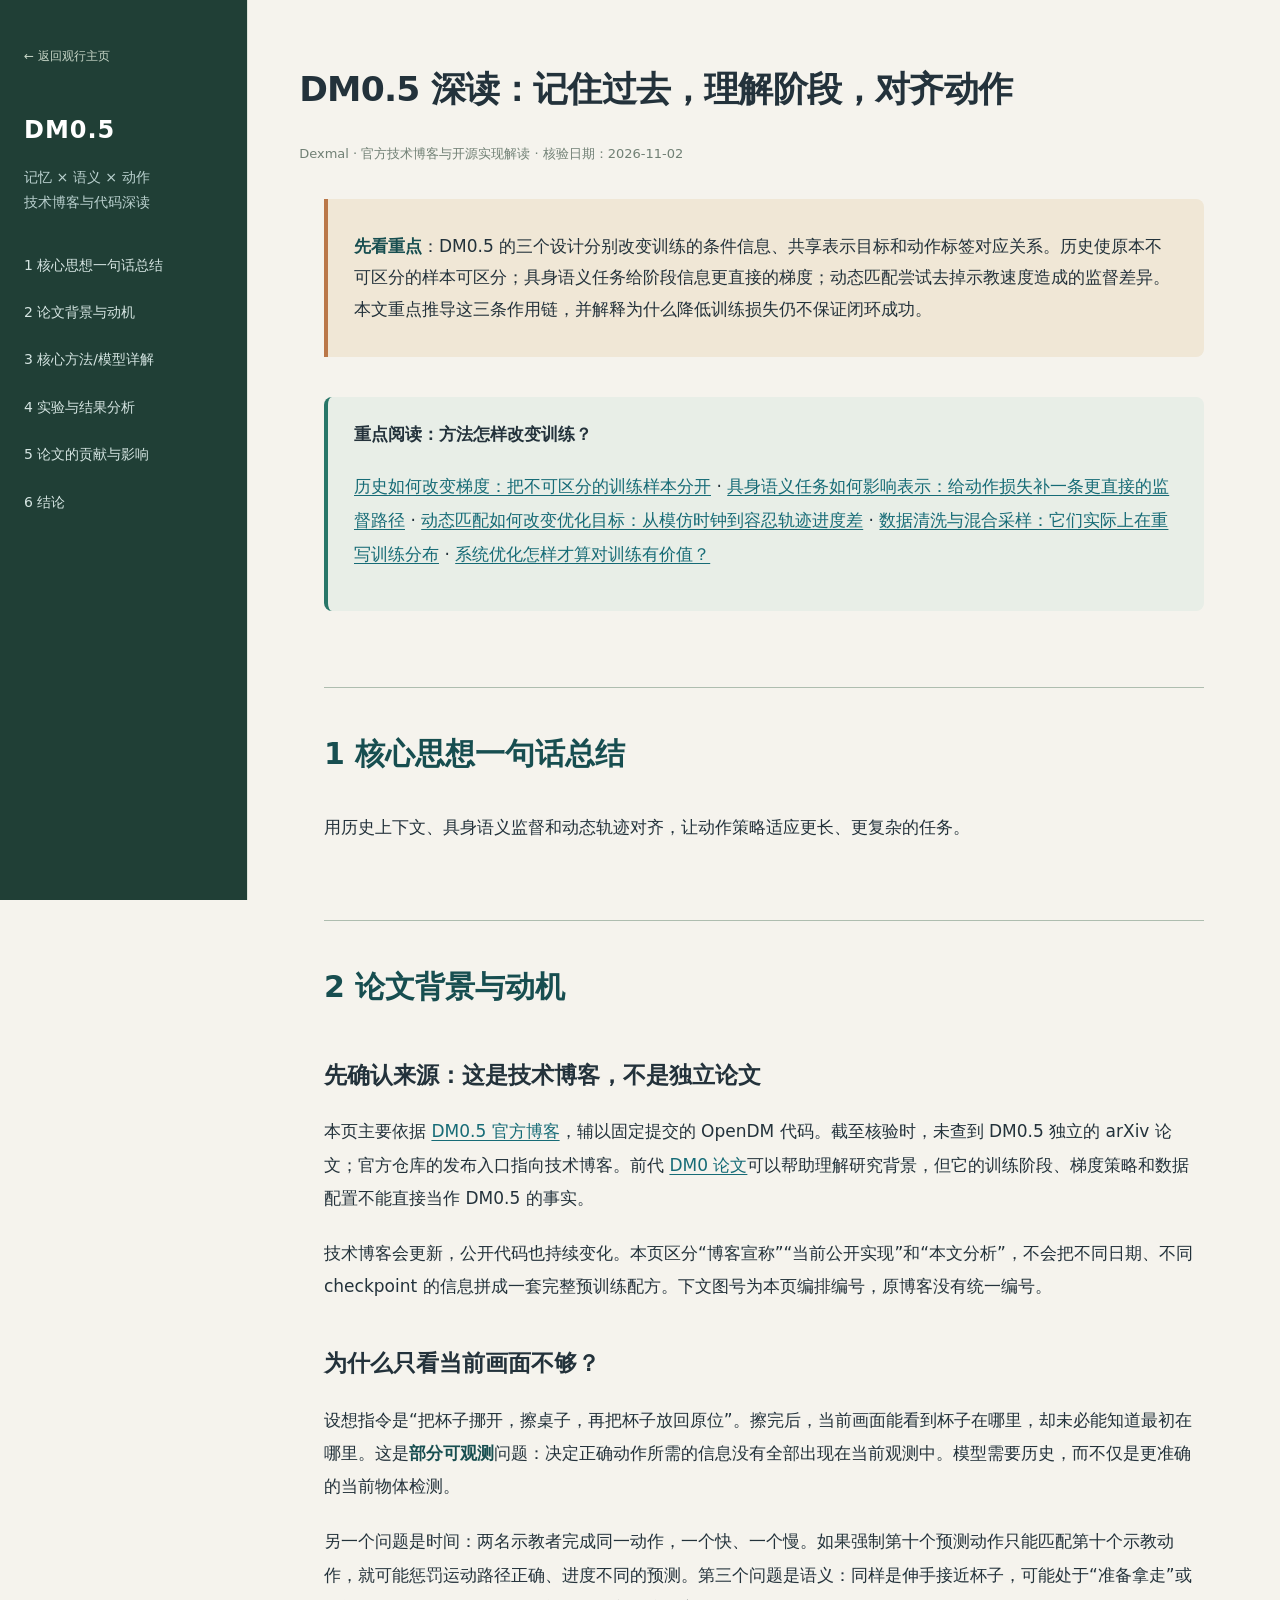
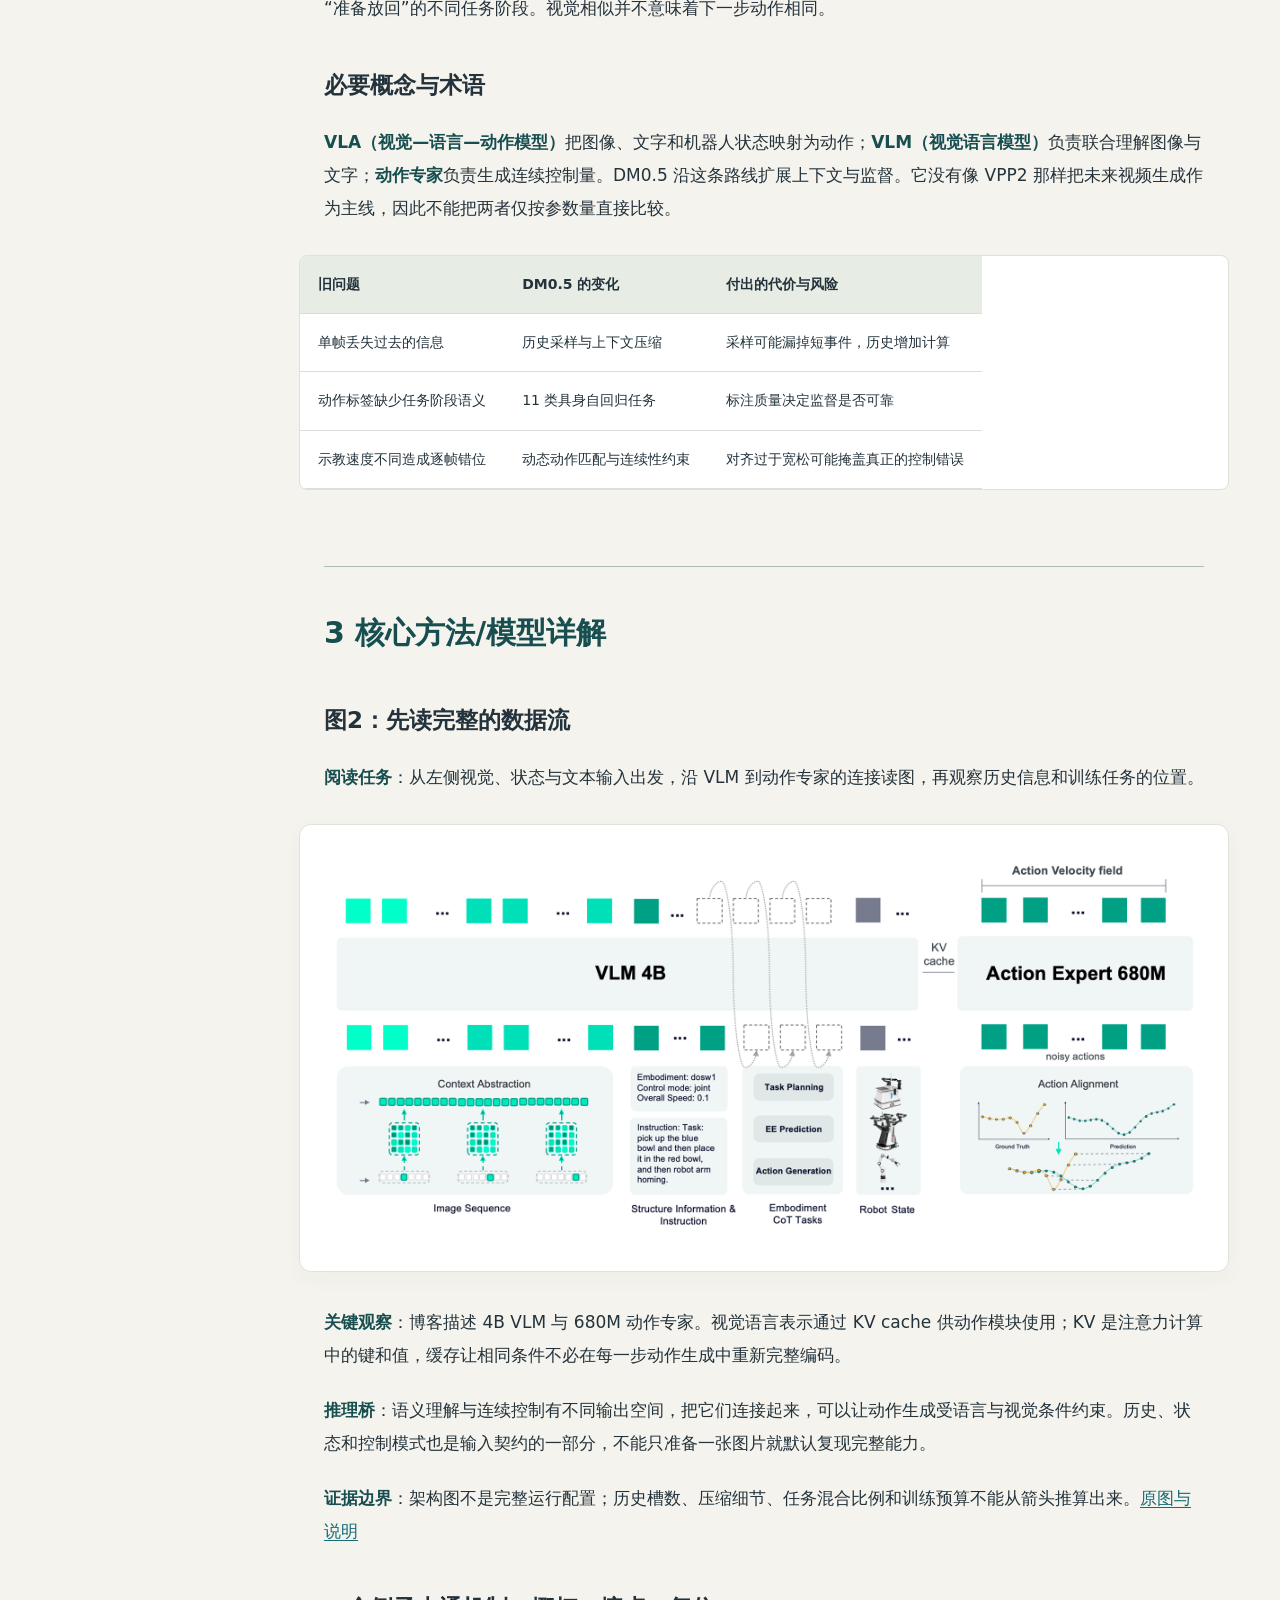
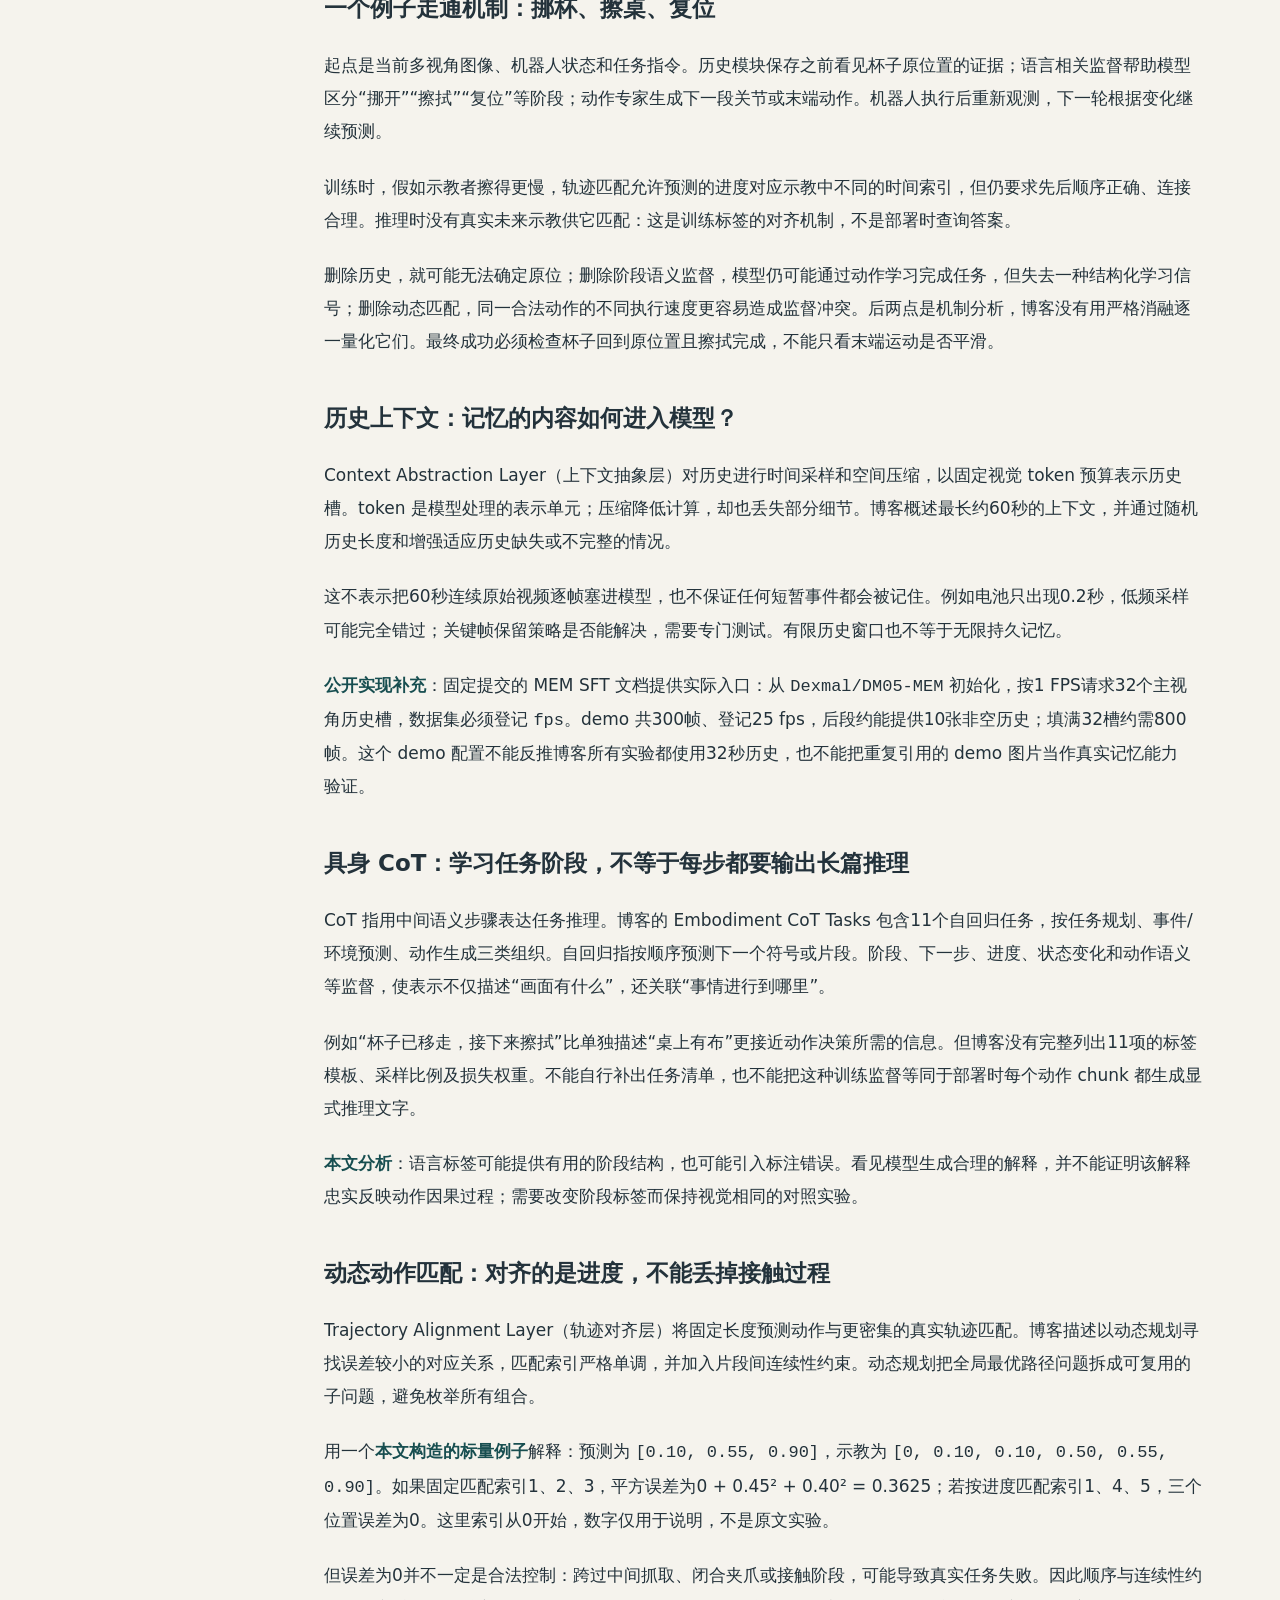
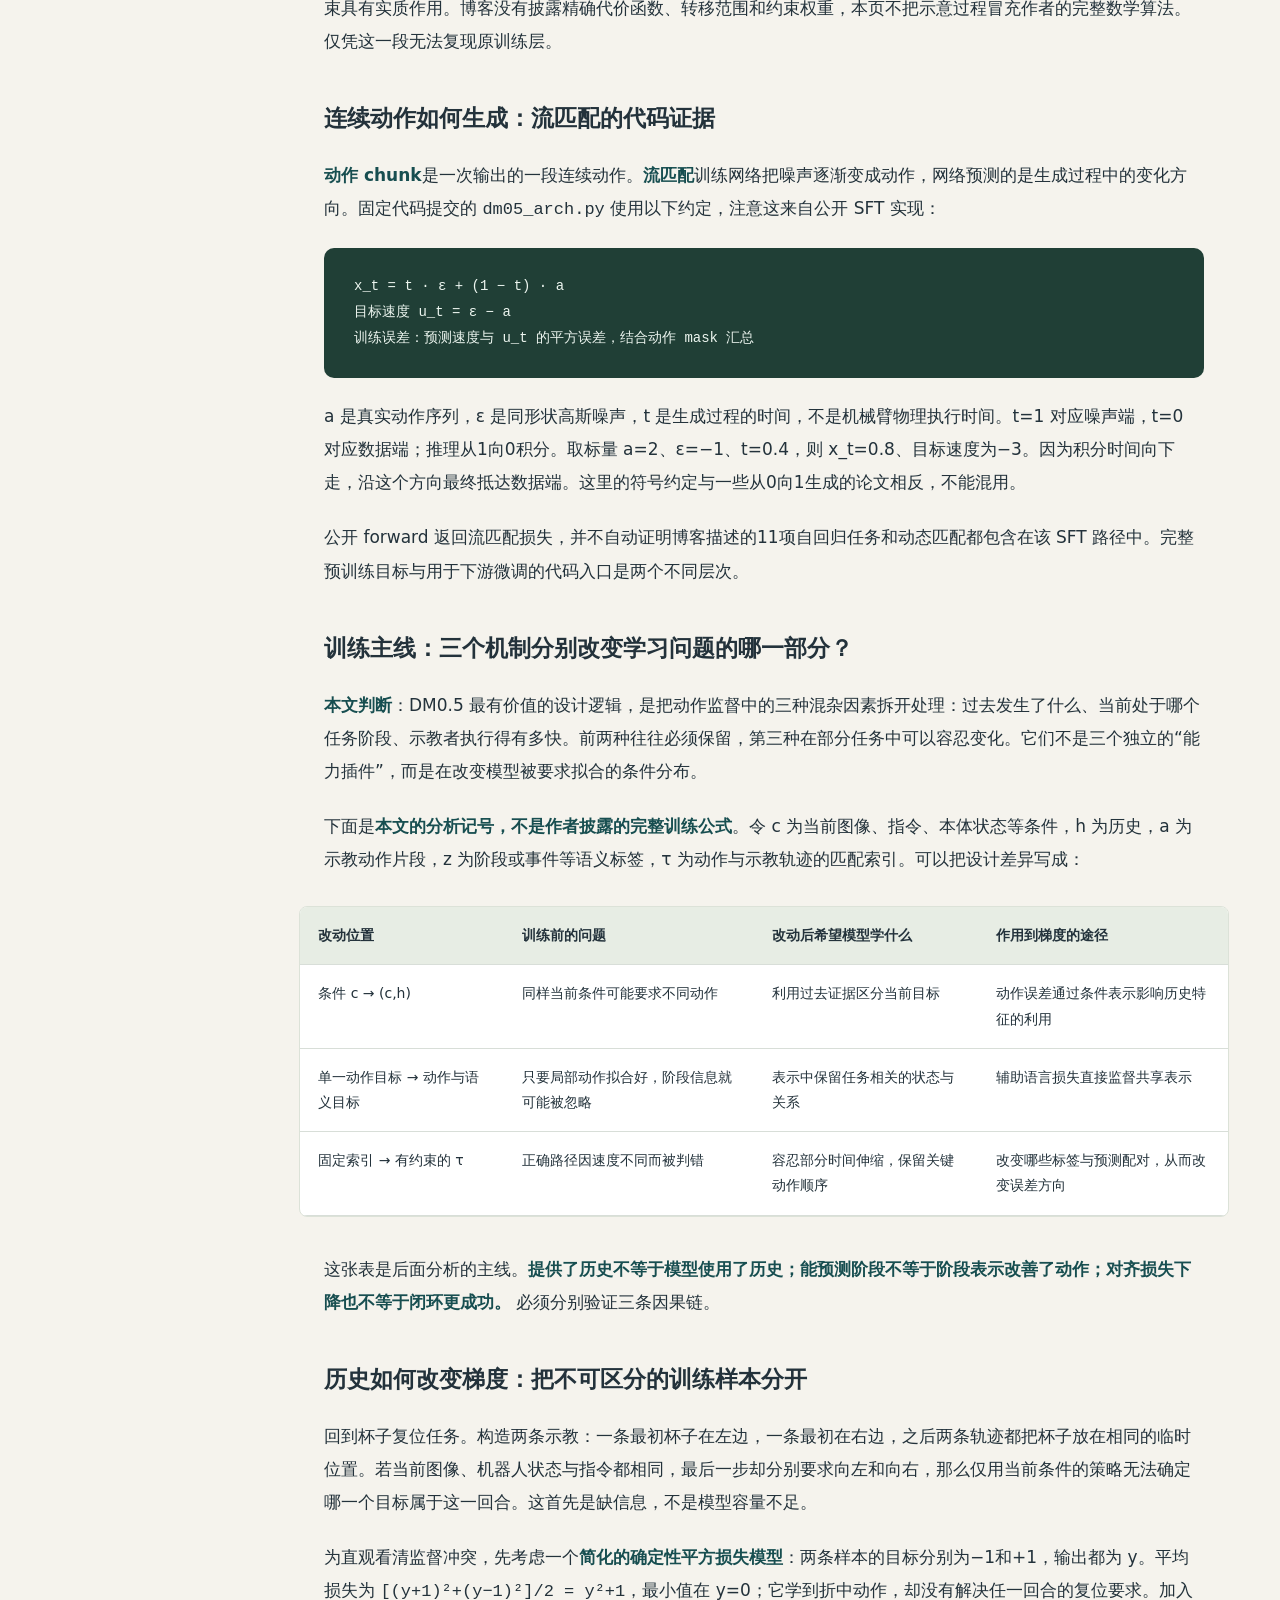
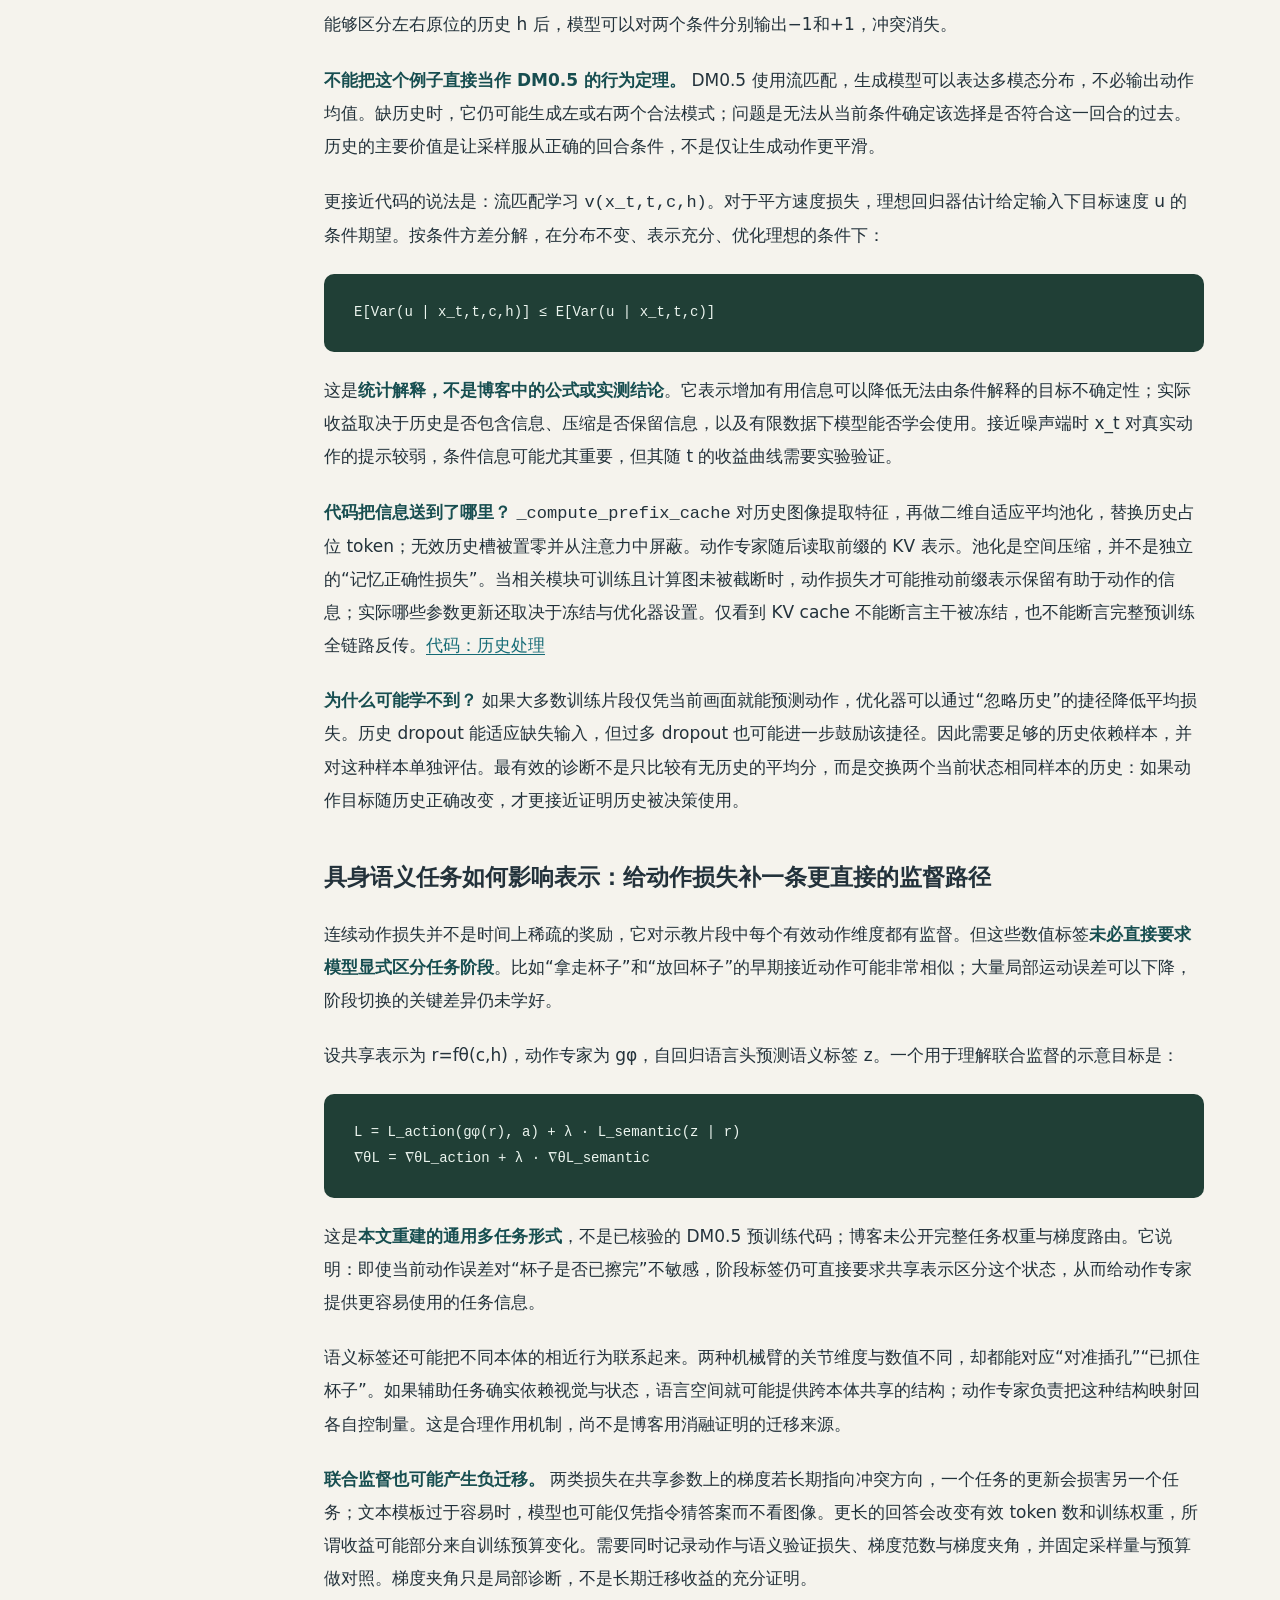
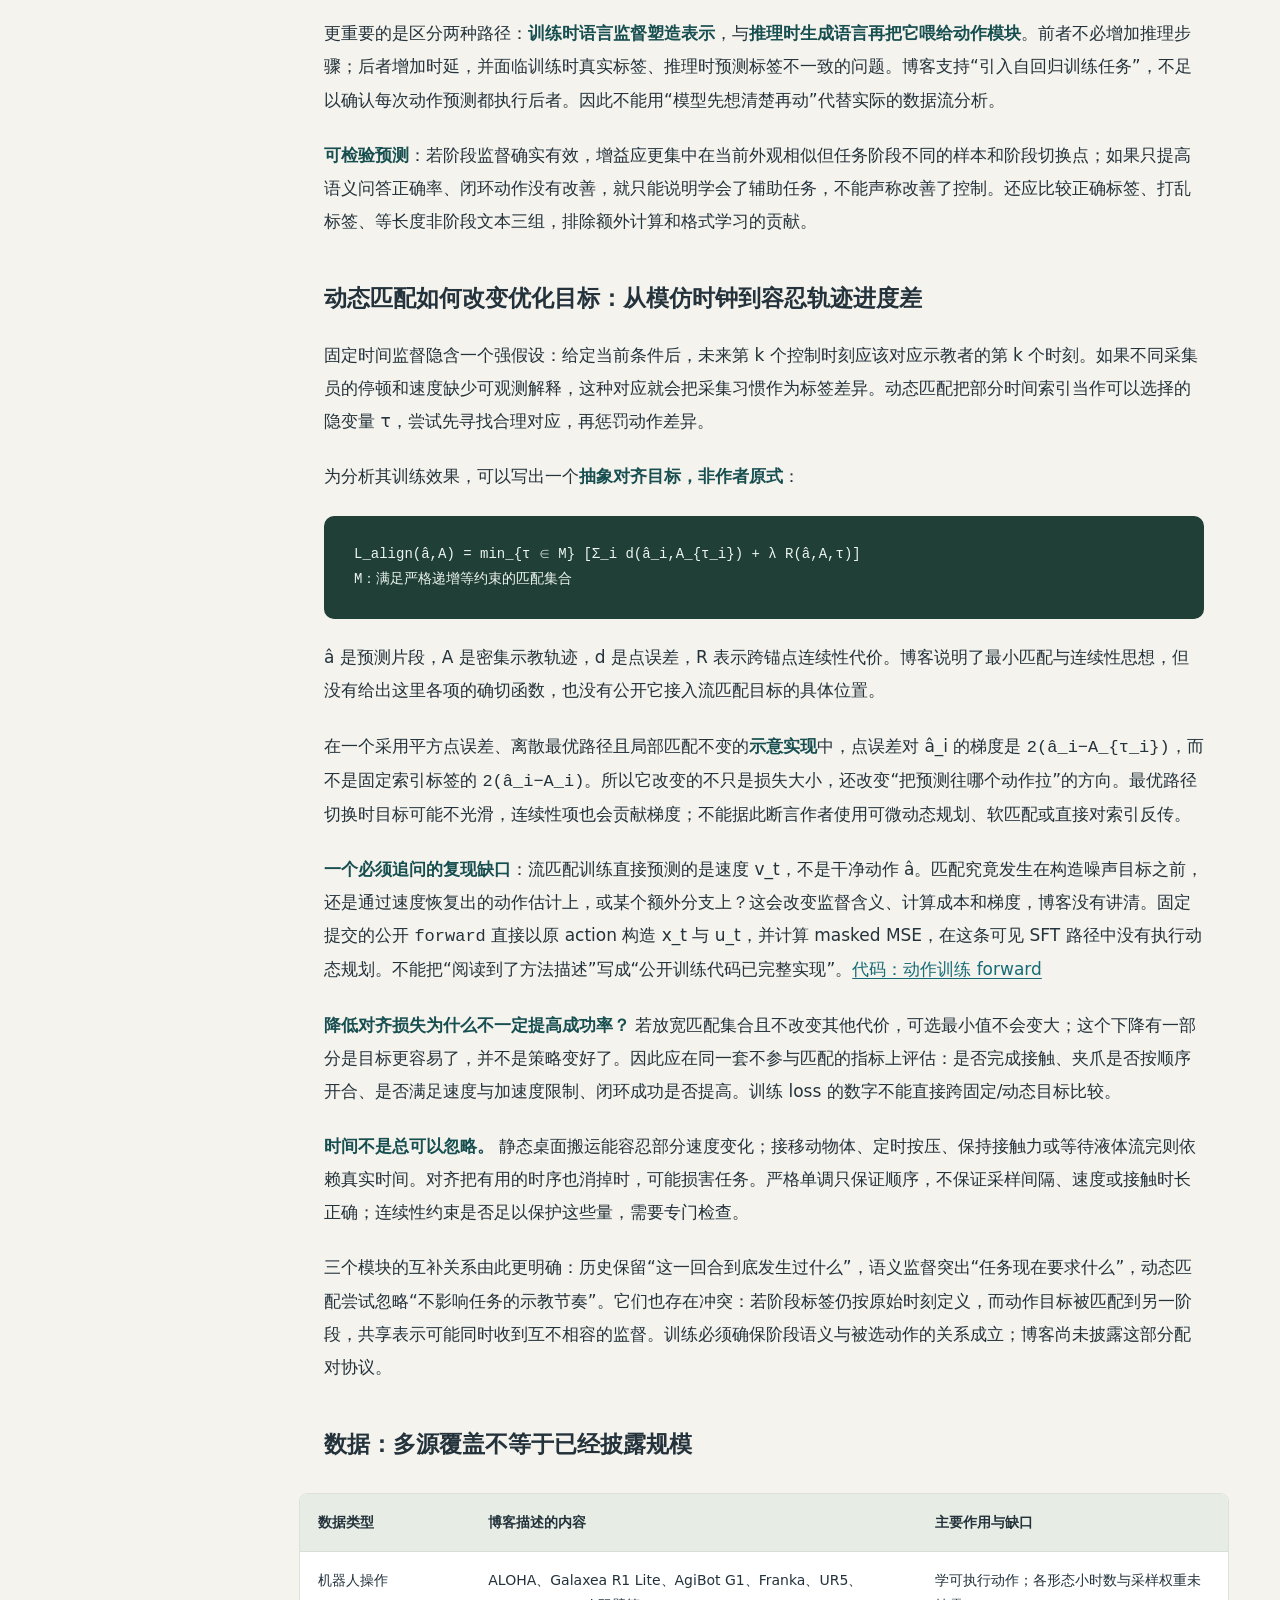
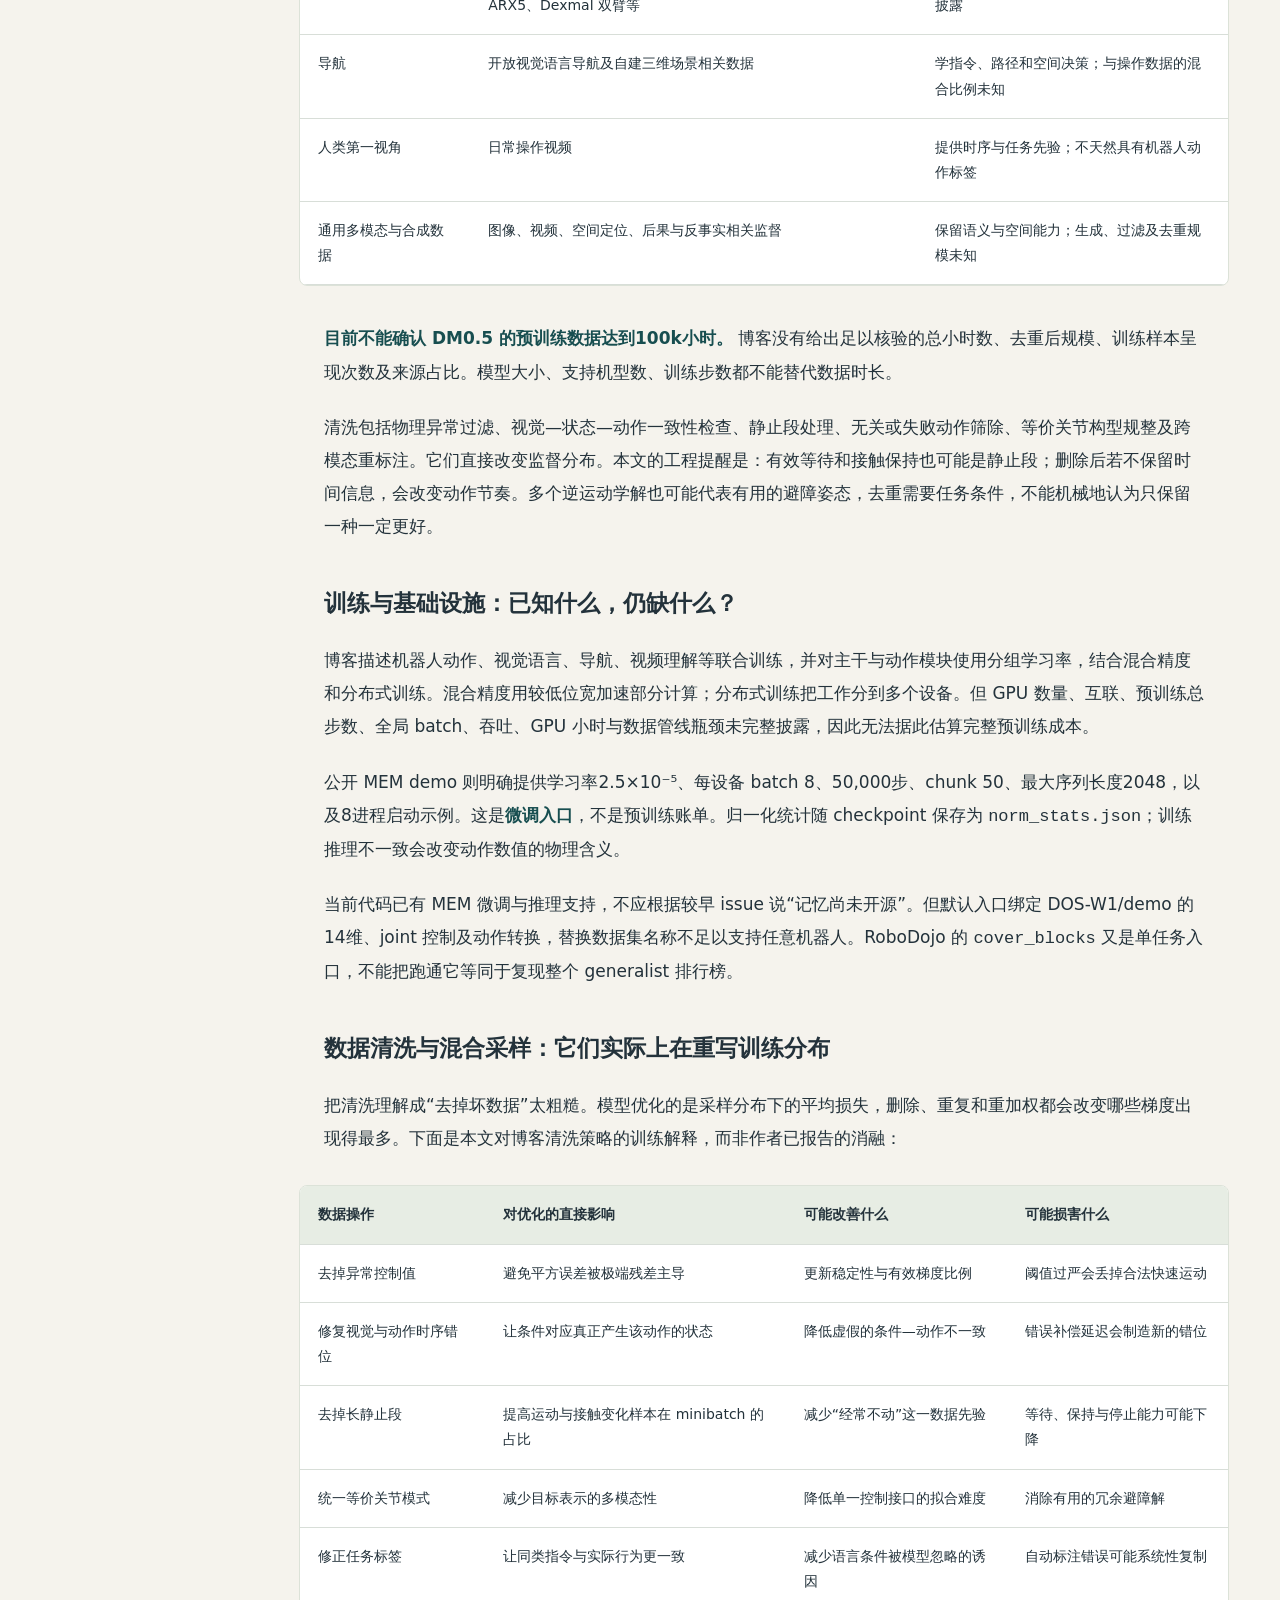
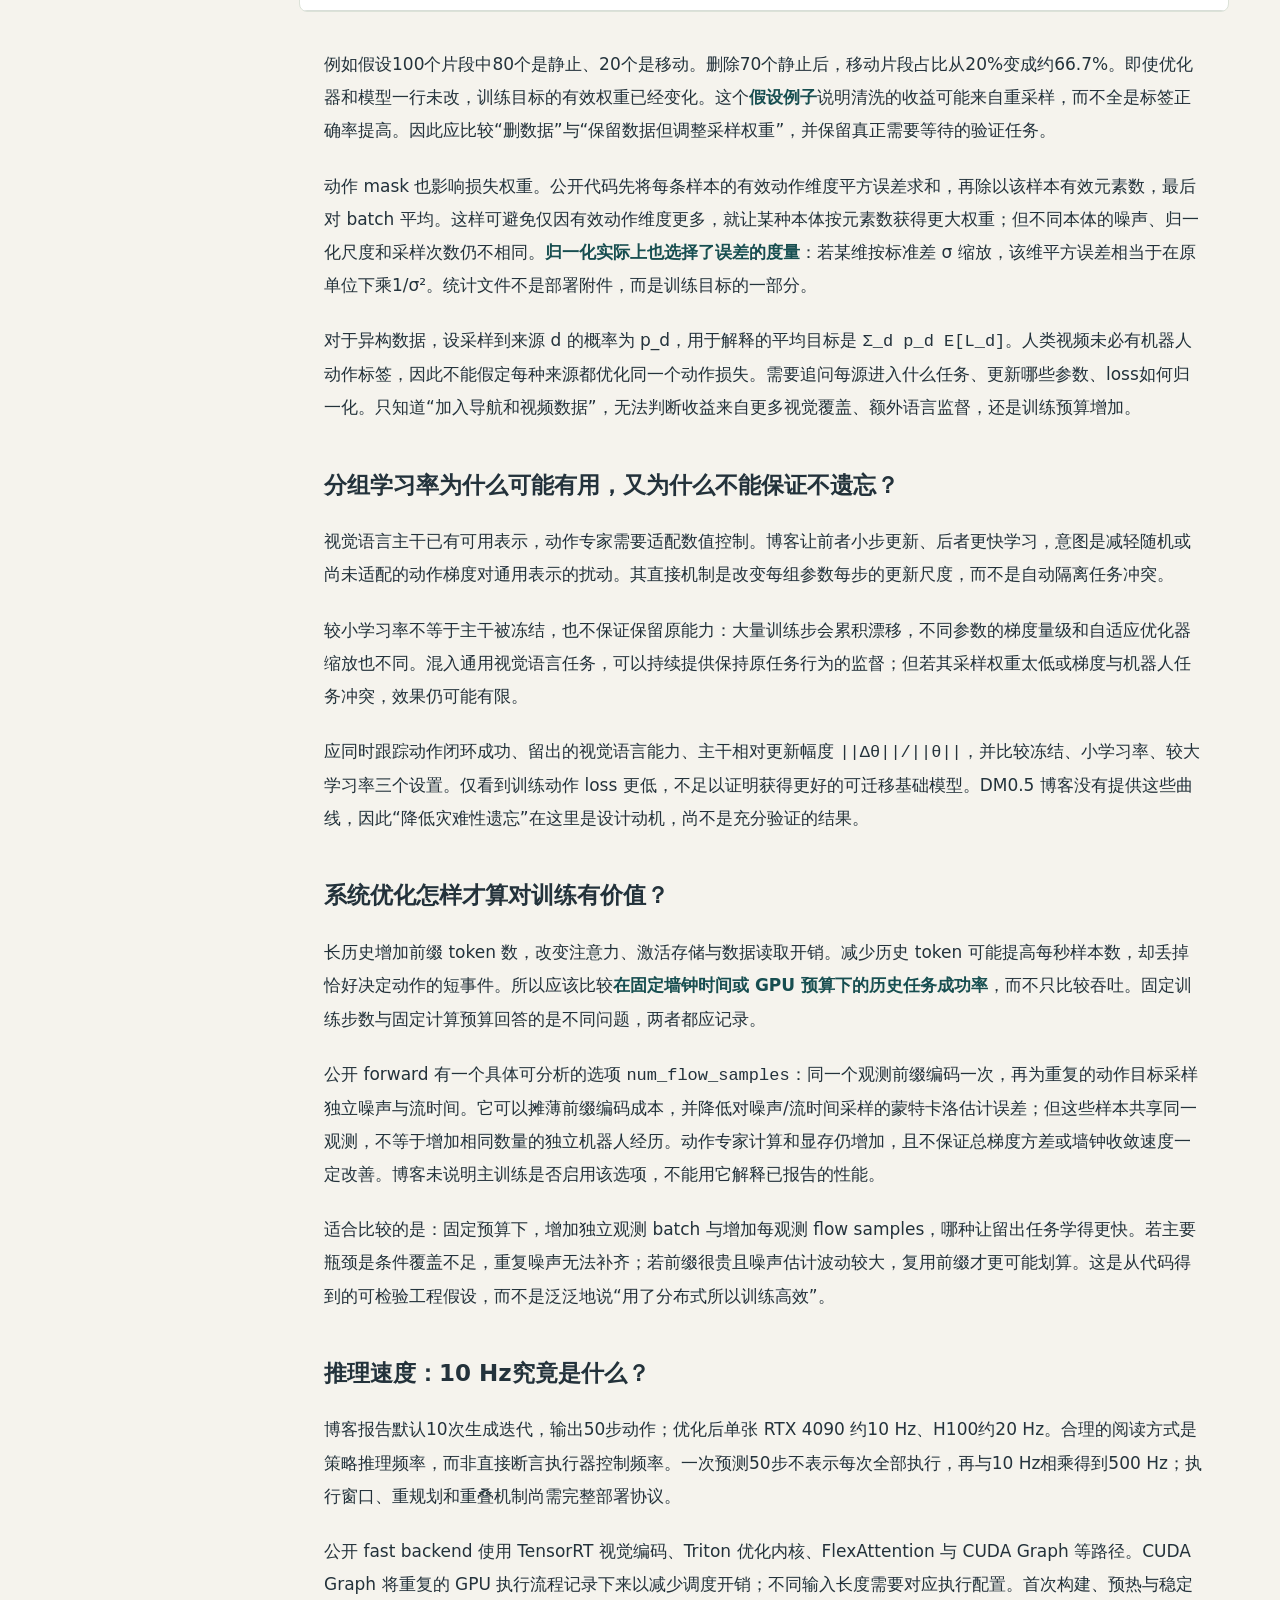
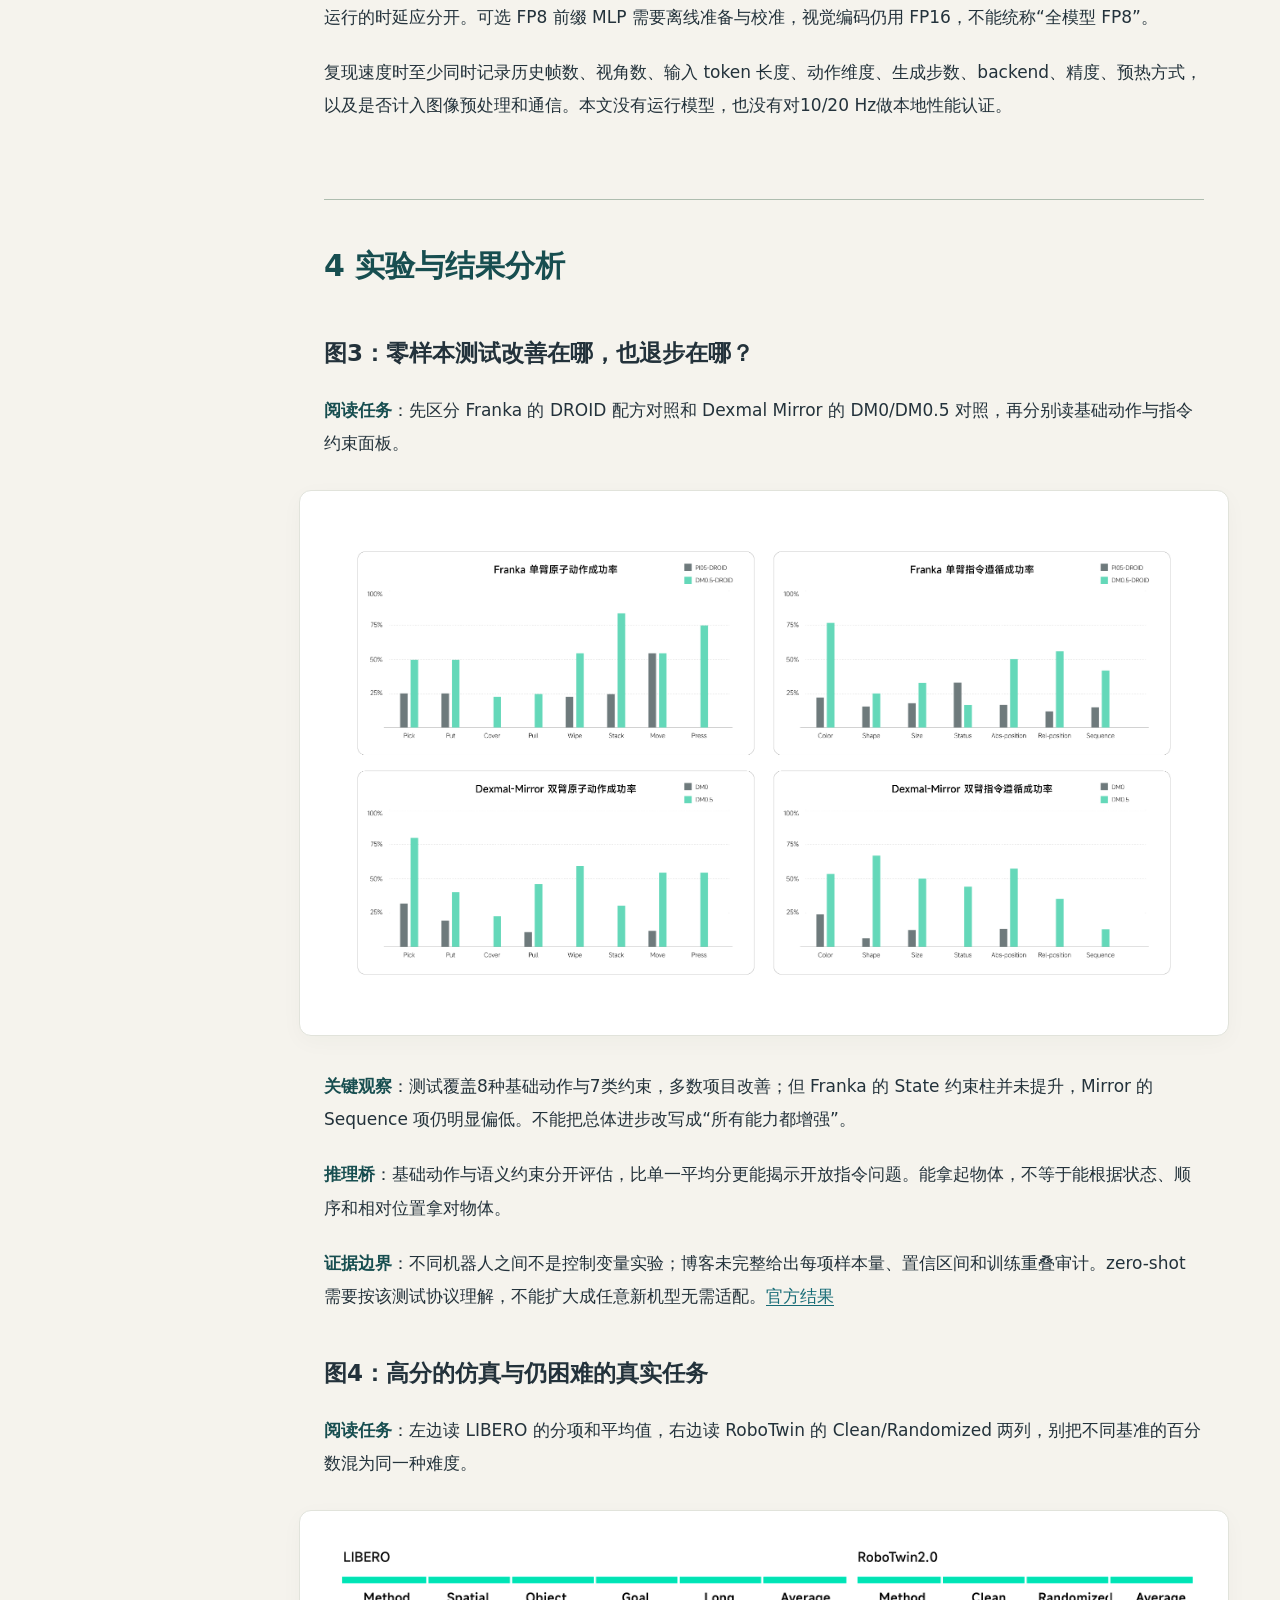
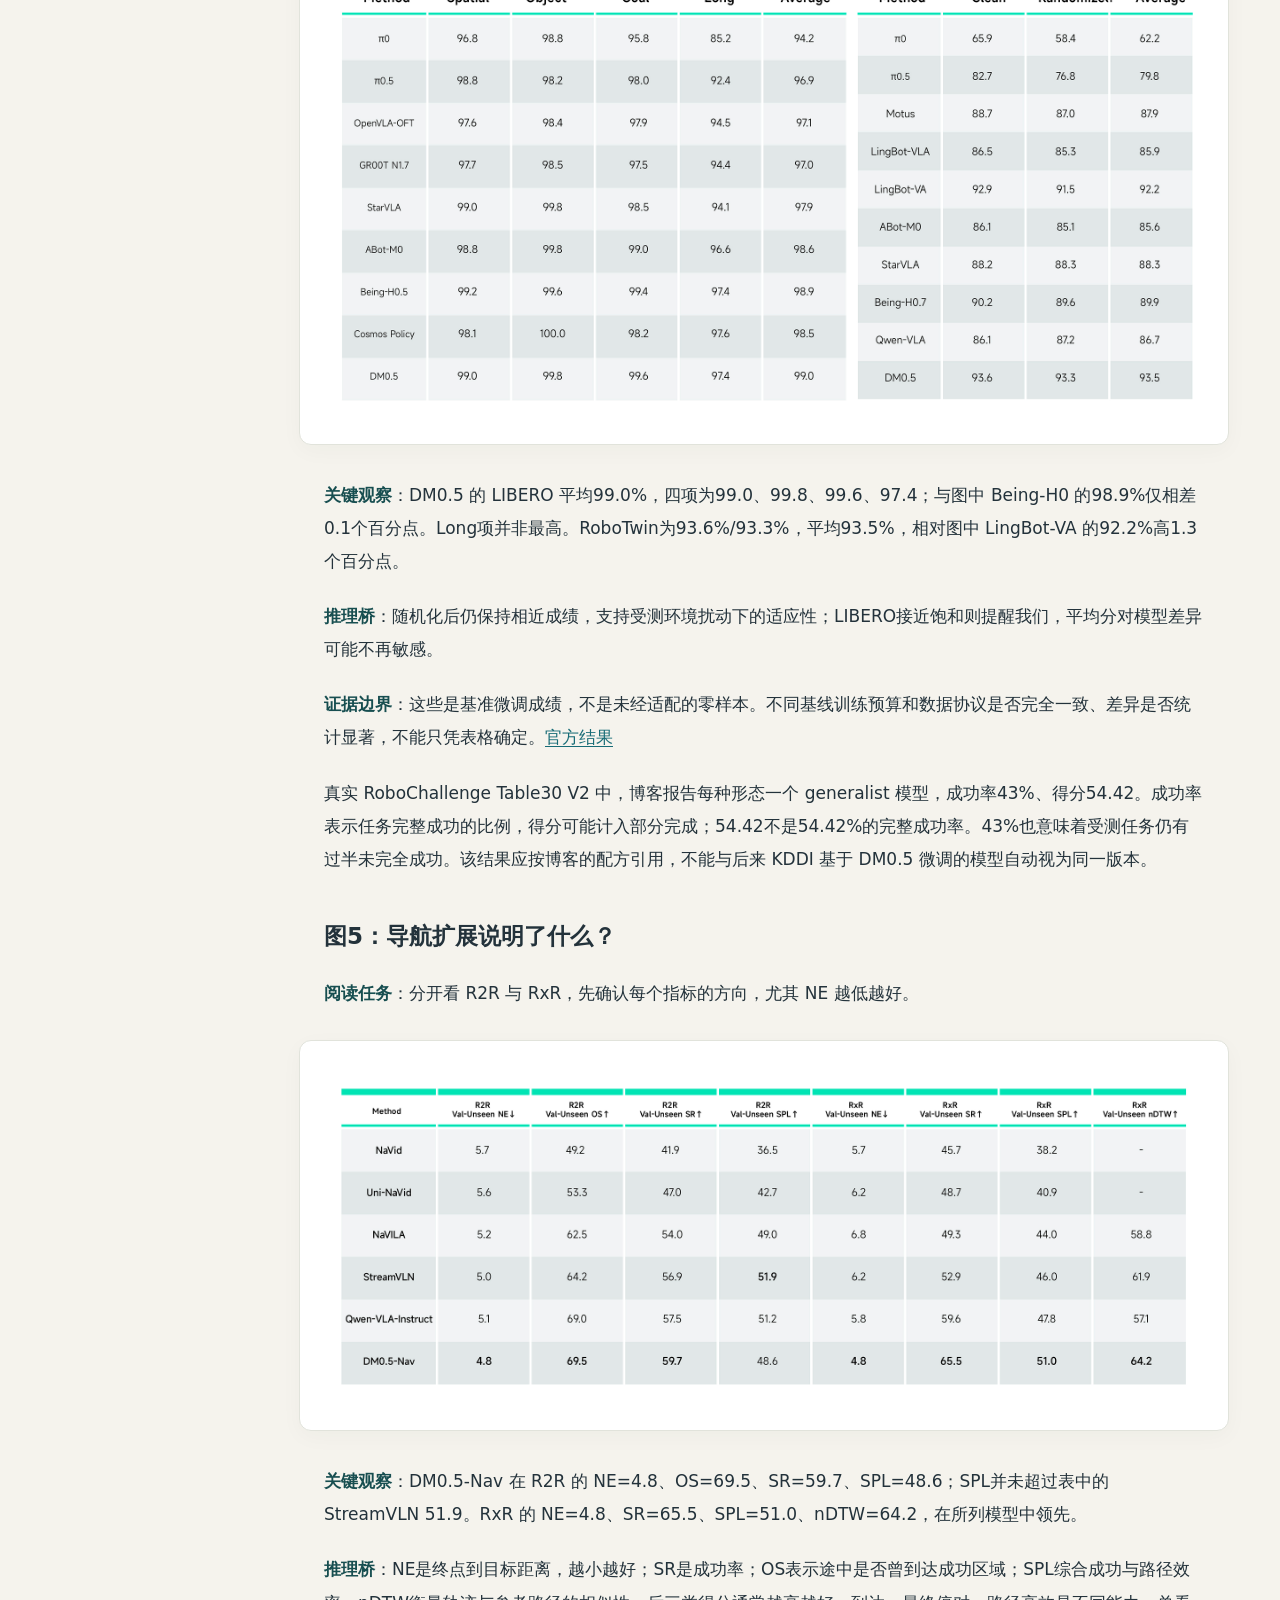
==== commit 8b37a0c4: "Explain how DM0.5 methods change training signals and optimization" ====
--- a/notes/dm05/index.html
+++ b/notes/dm05/index.html
@@ -30,21 +30,22 @@
 @media(prefers-reduced-motion:reduce){html{scroll-behavior:auto}aside a{transition:none}}
 main>h1{text-wrap:balance}main>p{text-wrap:pretty}
 main>h1{font-size:clamp(30px,2.7vw,44px)}main>h4{max-width:880px;margin:30px auto 12px;font-size:20px}main>table{font-size:14px}main img{height:auto}dialog img{max-height:84vh;object-fit:contain}dialog .full-image{display:block;text-align:center;padding:8px;font-size:13px}main .ltx{font-size:14px}
-</style></head><body><aside><a class="home-link" href="../../">← 返回观行主页</a><b>DM0.5</b><small>记忆 × 语义 × 动作<br>技术博客与代码深读</small><a href="#s1">1 核心思想一句话总结</a><a href="#s2">2 论文背景与动机</a><a href="#s3">3 核心方法/模型详解</a><a href="#s4">4 实验与结果分析</a><a href="#s5">5 论文的贡献与影响</a><a href="#s6">6 结论</a></aside><main><h1>DM0.5 深读：记住过去，理解阶段，对齐动作</h1>
+
+.training-map{max-width:880px;margin:30px auto;padding:22px 26px;border-left:4px solid #287668;background:#e8eee7;border-radius:8px}.training-map p{line-height:2}.training-map a{display:inline}main h3{scroll-margin-top:24px}</style></head><body><aside><a class="home-link" href="../../">← 返回观行主页</a><b>DM0.5</b><small>记忆 × 语义 × 动作<br>技术博客与代码深读</small><a href="#s1">1 核心思想一句话总结</a><a href="#s2">2 论文背景与动机</a><a href="#s3">3 核心方法/模型详解</a><a href="#s4">4 实验与结果分析</a><a href="#s5">5 论文的贡献与影响</a><a href="#s6">6 结论</a></aside><main><h1>DM0.5 深读：记住过去，理解阶段，对齐动作</h1>
 <p>Dexmal · 官方技术博客与开源实现解读 · 核验日期：2026-11-02</p>
 <blockquote>
-<p><strong>先看重点</strong>：DM0.5 最值得研究的不是一个平均成功率，而是三个监督接口：历史如何进入模型、任务阶段如何成为学习目标、快慢不同的示教如何对齐。结果展示了潜力，但博客没有给出完整的预训练资源清单和三项设计的独立消融。</p>
-</blockquote>
+<p><strong>先看重点</strong>：DM0.5 的三个设计分别改变训练的条件信息、共享表示目标和动作标签对应关系。历史使原本不可区分的样本可区分；具身语义任务给阶段信息更直接的梯度；动态匹配尝试去掉示教速度造成的监督差异。本文重点推导这三条作用链，并解释为什么降低训练损失仍不保证闭环成功。</p>
+</blockquote><div class="training-map"><b>重点阅读：方法怎样改变训练？</b><p><a href="#m11">历史如何改变梯度：把不可区分的训练样本分开</a> · <a href="#m12">具身语义任务如何影响表示：给动作损失补一条更直接的监督路径</a> · <a href="#m13">动态匹配如何改变优化目标：从模仿时钟到容忍轨迹进度差</a> · <a href="#m16">数据清洗与混合采样：它们实际上在重写训练分布</a> · <a href="#m18">系统优化怎样才算对训练有价值？</a></p></div>
 <h2 id="s1">1 核心思想一句话总结</h2>
 <p>用历史上下文、具身语义监督和动态轨迹对齐，让动作策略适应更长、更复杂的任务。</p>
 <h2 id="s2">2 论文背景与动机</h2>
-<h3>先确认来源：这是技术博客，不是独立论文</h3>
+<h3 id="m1">先确认来源：这是技术博客，不是独立论文</h3>
 <p>本页主要依据 <a href="https://www.dexmal.com/blog/dm0.5">DM0.5 官方博客</a>，辅以固定提交的 OpenDM 代码。截至核验时，未查到 DM0.5 独立的 arXiv 论文；官方仓库的发布入口指向技术博客。前代 <a href="https://arxiv.org/abs/2602.14974">DM0 论文</a>可以帮助理解研究背景，但它的训练阶段、梯度策略和数据配置不能直接当作 DM0.5 的事实。</p>
 <p>技术博客会更新，公开代码也持续变化。本页区分“博客宣称”“当前公开实现”和“本文分析”，不会把不同日期、不同 checkpoint 的信息拼成一套完整预训练配方。下文图号为本页编排编号，原博客没有统一编号。</p>
-<h3>为什么只看当前画面不够？</h3>
+<h3 id="m2">为什么只看当前画面不够？</h3>
 <p>设想指令是“把杯子挪开，擦桌子，再把杯子放回原位”。擦完后，当前画面能看到杯子在哪里，却未必能知道最初在哪里。这是<strong>部分可观测</strong>问题：决定正确动作所需的信息没有全部出现在当前观测中。模型需要历史，而不仅是更准确的当前物体检测。</p>
 <p>另一个问题是时间：两名示教者完成同一动作，一个快、一个慢。如果强制第十个预测动作只能匹配第十个示教动作，就可能惩罚运动路径正确、进度不同的预测。第三个问题是语义：同样是伸手接近杯子，可能处于“准备拿走”或“准备放回”的不同任务阶段。视觉相似并不意味着下一步动作相同。</p>
-<h3>必要概念与术语</h3>
+<h3 id="m3">必要概念与术语</h3>
 <p><strong>VLA（视觉—语言—动作模型）</strong>把图像、文字和机器人状态映射为动作；<strong>VLM（视觉语言模型）</strong>负责联合理解图像与文字；<strong>动作专家</strong>负责生成连续控制量。DM0.5 沿这条路线扩展上下文与监督。它没有像 VPP2 那样把未来视频生成作为主线，因此不能把两者仅按参数量直接比较。</p>
 <table>
 <thead>
@@ -73,29 +74,29 @@
 </tbody>
 </table>
 <h2 id="s3">3 核心方法/模型详解</h2>
-<h3>图2：先读完整的数据流</h3>
+<h3 id="m4">图2：先读完整的数据流</h3>
 <p><strong>阅读任务</strong>：从左侧视觉、状态与文本输入出发，沿 VLM 到动作专家的连接读图，再观察历史信息和训练任务的位置。</p>
 <p><img alt="图2：DM0.5 模型架构" height="938" loading="lazy" src="assets/figure-2.png" tabindex="0" width="2012"/></p>
 <p><strong>关键观察</strong>：博客描述 4B VLM 与 680M 动作专家。视觉语言表示通过 KV cache 供动作模块使用；KV 是注意力计算中的键和值，缓存让相同条件不必在每一步动作生成中重新完整编码。</p>
 <p><strong>推理桥</strong>：语义理解与连续控制有不同输出空间，把它们连接起来，可以让动作生成受语言与视觉条件约束。历史、状态和控制模式也是输入契约的一部分，不能只准备一张图片就默认复现完整能力。</p>
 <p><strong>证据边界</strong>：架构图不是完整运行配置；历史槽数、压缩细节、任务混合比例和训练预算不能从箭头推算出来。<a href="https://www.dexmal.com/blog/dm0.5">原图与说明</a></p>
-<h3>一个例子走通机制：挪杯、擦桌、复位</h3>
+<h3 id="m5">一个例子走通机制：挪杯、擦桌、复位</h3>
 <p>起点是当前多视角图像、机器人状态和任务指令。历史模块保存之前看见杯子原位置的证据；语言相关监督帮助模型区分“挪开”“擦拭”“复位”等阶段；动作专家生成下一段关节或末端动作。机器人执行后重新观测，下一轮根据变化继续预测。</p>
 <p>训练时，假如示教者擦得更慢，轨迹匹配允许预测的进度对应示教中不同的时间索引，但仍要求先后顺序正确、连接合理。推理时没有真实未来示教供它匹配：这是训练标签的对齐机制，不是部署时查询答案。</p>
 <p>删除历史，就可能无法确定原位；删除阶段语义监督，模型仍可能通过动作学习完成任务，但失去一种结构化学习信号；删除动态匹配，同一合法动作的不同执行速度更容易造成监督冲突。后两点是机制分析，博客没有用严格消融逐一量化它们。最终成功必须检查杯子回到原位置且擦拭完成，不能只看末端运动是否平滑。</p>
-<h3>历史上下文：记忆的内容如何进入模型？</h3>
+<h3 id="m6">历史上下文：记忆的内容如何进入模型？</h3>
 <p>Context Abstraction Layer（上下文抽象层）对历史进行时间采样和空间压缩，以固定视觉 token 预算表示历史槽。token 是模型处理的表示单元；压缩降低计算，却也丢失部分细节。博客概述最长约60秒的上下文，并通过随机历史长度和增强适应历史缺失或不完整的情况。</p>
 <p>这不表示把60秒连续原始视频逐帧塞进模型，也不保证任何短暂事件都会被记住。例如电池只出现0.2秒，低频采样可能完全错过；关键帧保留策略是否能解决，需要专门测试。有限历史窗口也不等于无限持久记忆。</p>
 <p><strong>公开实现补充</strong>：固定提交的 MEM SFT 文档提供实际入口：从 <code>Dexmal/DM05-MEM</code> 初始化，按1 FPS请求32个主视角历史槽，数据集必须登记 <code>fps</code>。demo 共300帧、登记25 fps，后段约能提供10张非空历史；填满32槽约需800帧。这个 demo 配置不能反推博客所有实验都使用32秒历史，也不能把重复引用的 demo 图片当作真实记忆能力验证。</p>
-<h3>具身 CoT：学习任务阶段，不等于每步都要输出长篇推理</h3>
+<h3 id="m7">具身 CoT：学习任务阶段，不等于每步都要输出长篇推理</h3>
 <p>CoT 指用中间语义步骤表达任务推理。博客的 Embodiment CoT Tasks 包含11个自回归任务，按任务规划、事件/环境预测、动作生成三类组织。自回归指按顺序预测下一个符号或片段。阶段、下一步、进度、状态变化和动作语义等监督，使表示不仅描述“画面有什么”，还关联“事情进行到哪里”。</p>
 <p>例如“杯子已移走，接下来擦拭”比单独描述“桌上有布”更接近动作决策所需的信息。但博客没有完整列出11项的标签模板、采样比例及损失权重。不能自行补出任务清单，也不能把这种训练监督等同于部署时每个动作 chunk 都生成显式推理文字。</p>
 <p><strong>本文分析</strong>：语言标签可能提供有用的阶段结构，也可能引入标注错误。看见模型生成合理的解释，并不能证明该解释忠实反映动作因果过程；需要改变阶段标签而保持视觉相同的对照实验。</p>
-<h3>动态动作匹配：对齐的是进度，不能丢掉接触过程</h3>
+<h3 id="m8">动态动作匹配：对齐的是进度，不能丢掉接触过程</h3>
 <p>Trajectory Alignment Layer（轨迹对齐层）将固定长度预测动作与更密集的真实轨迹匹配。博客描述以动态规划寻找误差较小的对应关系，匹配索引严格单调，并加入片段间连续性约束。动态规划把全局最优路径问题拆成可复用的子问题，避免枚举所有组合。</p>
 <p>用一个<strong>本文构造的标量例子</strong>解释：预测为 <code>[0.10, 0.55, 0.90]</code>，示教为 <code>[0, 0.10, 0.10, 0.50, 0.55, 0.90]</code>。如果固定匹配索引1、2、3，平方误差为0 + 0.45² + 0.40² = 0.3625；若按进度匹配索引1、4、5，三个位置误差为0。这里索引从0开始，数字仅用于说明，不是原文实验。</p>
 <p>但误差为0并不一定是合法控制：跨过中间抓取、闭合夹爪或接触阶段，可能导致真实任务失败。因此顺序与连续性约束具有实质作用。博客没有披露精确代价函数、转移范围和约束权重，本页不把示意过程冒充作者的完整数学算法。仅凭这一段无法复现原训练层。</p>
-<h3>连续动作如何生成：流匹配的代码证据</h3>
+<h3 id="m9">连续动作如何生成：流匹配的代码证据</h3>
 <p><strong>动作 chunk</strong>是一次输出的一段连续动作。<strong>流匹配</strong>训练网络把噪声逐渐变成动作，网络预测的是生成过程中的变化方向。固定代码提交的 <code>dm05_arch.py</code> 使用以下约定，注意这来自公开 SFT 实现：</p>
 <pre><code class="language-text">x_t = t · ε + (1 − t) · a
 目标速度 u_t = ε − a
@@ -103,7 +104,74 @@
 </code></pre>
 <p>a 是真实动作序列，ε 是同形状高斯噪声，t 是生成过程的时间，不是机械臂物理执行时间。t=1 对应噪声端，t=0 对应数据端；推理从1向0积分。取标量 a=2、ε=−1、t=0.4，则 x_t=0.8、目标速度为−3。因为积分时间向下走，沿这个方向最终抵达数据端。这里的符号约定与一些从0向1生成的论文相反，不能混用。</p>
 <p>公开 forward 返回流匹配损失，并不自动证明博客描述的11项自回归任务和动态匹配都包含在该 SFT 路径中。完整预训练目标与用于下游微调的代码入口是两个不同层次。</p>
-<h3>数据：多源覆盖不等于已经披露规模</h3>
+<h3 id="m10">训练主线：三个机制分别改变学习问题的哪一部分？</h3>
+<p><strong>本文判断</strong>：DM0.5 最有价值的设计逻辑，是把动作监督中的三种混杂因素拆开处理：过去发生了什么、当前处于哪个任务阶段、示教者执行得有多快。前两种往往必须保留，第三种在部分任务中可以容忍变化。它们不是三个独立的“能力插件”，而是在改变模型被要求拟合的条件分布。</p>
+<p>下面是<strong>本文的分析记号，不是作者披露的完整训练公式</strong>。令 c 为当前图像、指令、本体状态等条件，h 为历史，a 为示教动作片段，z 为阶段或事件等语义标签，τ 为动作与示教轨迹的匹配索引。可以把设计差异写成：</p>
+<table>
+<thead>
+<tr>
+<th>改动位置</th>
+<th>训练前的问题</th>
+<th>改动后希望模型学什么</th>
+<th>作用到梯度的途径</th>
+</tr>
+</thead>
+<tbody>
+<tr>
+<td>条件 c → (c,h)</td>
+<td>同样当前条件可能要求不同动作</td>
+<td>利用过去证据区分当前目标</td>
+<td>动作误差通过条件表示影响历史特征的利用</td>
+</tr>
+<tr>
+<td>单一动作目标 → 动作与语义目标</td>
+<td>只要局部动作拟合好，阶段信息就可能被忽略</td>
+<td>表示中保留任务相关的状态与关系</td>
+<td>辅助语言损失直接监督共享表示</td>
+</tr>
+<tr>
+<td>固定索引 → 有约束的 τ</td>
+<td>正确路径因速度不同而被判错</td>
+<td>容忍部分时间伸缩，保留关键动作顺序</td>
+<td>改变哪些标签与预测配对，从而改变误差方向</td>
+</tr>
+</tbody>
+</table>
+<p>这张表是后面分析的主线。<strong>提供了历史不等于模型使用了历史；能预测阶段不等于阶段表示改善了动作；对齐损失下降也不等于闭环更成功。</strong> 必须分别验证三条因果链。</p>
+<h3 id="m11">历史如何改变梯度：把不可区分的训练样本分开</h3>
+<p>回到杯子复位任务。构造两条示教：一条最初杯子在左边，一条最初在右边，之后两条轨迹都把杯子放在相同的临时位置。若当前图像、机器人状态与指令都相同，最后一步却分别要求向左和向右，那么仅用当前条件的策略无法确定哪一个目标属于这一回合。这首先是缺信息，不是模型容量不足。</p>
+<p>为直观看清监督冲突，先考虑一个<strong>简化的确定性平方损失模型</strong>：两条样本的目标分别为−1和+1，输出都为 y。平均损失为 <code>[(y+1)²+(y−1)²]/2 = y²+1</code>，最小值在 y=0；它学到折中动作，却没有解决任一回合的复位要求。加入能够区分左右原位的历史 h 后，模型可以对两个条件分别输出−1和+1，冲突消失。</p>
+<p><strong>不能把这个例子直接当作 DM0.5 的行为定理。</strong> DM0.5 使用流匹配，生成模型可以表达多模态分布，不必输出动作均值。缺历史时，它仍可能生成左或右两个合法模式；问题是无法从当前条件确定该选择是否符合这一回合的过去。历史的主要价值是让采样服从正确的回合条件，不是仅让生成动作更平滑。</p>
+<p>更接近代码的说法是：流匹配学习 <code>v(x_t,t,c,h)</code>。对于平方速度损失，理想回归器估计给定输入下目标速度 u 的条件期望。按条件方差分解，在分布不变、表示充分、优化理想的条件下：</p>
+<pre><code class="language-text">E[Var(u | x_t,t,c,h)] ≤ E[Var(u | x_t,t,c)]
+</code></pre>
+<p>这是<strong>统计解释，不是博客中的公式或实测结论</strong>。它表示增加有用信息可以降低无法由条件解释的目标不确定性；实际收益取决于历史是否包含信息、压缩是否保留信息，以及有限数据下模型能否学会使用。接近噪声端时 x_t 对真实动作的提示较弱，条件信息可能尤其重要，但其随 t 的收益曲线需要实验验证。</p>
+<p><strong>代码把信息送到了哪里？</strong> <code>_compute_prefix_cache</code> 对历史图像提取特征，再做二维自适应平均池化，替换历史占位 token；无效历史槽被置零并从注意力中屏蔽。动作专家随后读取前缀的 KV 表示。池化是空间压缩，并不是独立的“记忆正确性损失”。当相关模块可训练且计算图未被截断时，动作损失才可能推动前缀表示保留有助于动作的信息；实际哪些参数更新还取决于冻结与优化器设置。仅看到 KV cache 不能断言主干被冻结，也不能断言完整预训练全链路反传。<a href="https://github.com/dexmal/opendm/blob/fe1ed79a22d81cc1bfbeb2b4418bbb79fc75fc50/opendm/model/dm05/dm05_arch.py#L1583">代码：历史处理</a></p>
+<p><strong>为什么可能学不到？</strong> 如果大多数训练片段仅凭当前画面就能预测动作，优化器可以通过“忽略历史”的捷径降低平均损失。历史 dropout 能适应缺失输入，但过多 dropout 也可能进一步鼓励该捷径。因此需要足够的历史依赖样本，并对这种样本单独评估。最有效的诊断不是只比较有无历史的平均分，而是交换两个当前状态相同样本的历史：如果动作目标随历史正确改变，才更接近证明历史被决策使用。</p>
+<h3 id="m12">具身语义任务如何影响表示：给动作损失补一条更直接的监督路径</h3>
+<p>连续动作损失并不是时间上稀疏的奖励，它对示教片段中每个有效动作维度都有监督。但这些数值标签<strong>未必直接要求模型显式区分任务阶段</strong>。比如“拿走杯子”和“放回杯子”的早期接近动作可能非常相似；大量局部运动误差可以下降，阶段切换的关键差异仍未学好。</p>
+<p>设共享表示为 r=fθ(c,h)，动作专家为 gφ，自回归语言头预测语义标签 z。一个用于理解联合监督的示意目标是：</p>
+<pre><code class="language-text">L = L_action(gφ(r), a) + λ · L_semantic(z | r)
+∇θL = ∇θL_action + λ · ∇θL_semantic
+</code></pre>
+<p>这是<strong>本文重建的通用多任务形式</strong>，不是已核验的 DM0.5 预训练代码；博客未公开完整任务权重与梯度路由。它说明：即使当前动作误差对“杯子是否已擦完”不敏感，阶段标签仍可直接要求共享表示区分这个状态，从而给动作专家提供更容易使用的任务信息。</p>
+<p>语义标签还可能把不同本体的相近行为联系起来。两种机械臂的关节维度与数值不同，却都能对应“对准插孔”“已抓住杯子”。如果辅助任务确实依赖视觉与状态，语言空间就可能提供跨本体共享的结构；动作专家负责把这种结构映射回各自控制量。这是合理作用机制，尚不是博客用消融证明的迁移来源。</p>
+<p><strong>联合监督也可能产生负迁移。</strong> 两类损失在共享参数上的梯度若长期指向冲突方向，一个任务的更新会损害另一个任务；文本模板过于容易时，模型也可能仅凭指令猜答案而不看图像。更长的回答会改变有效 token 数和训练权重，所谓收益可能部分来自训练预算变化。需要同时记录动作与语义验证损失、梯度范数与梯度夹角，并固定采样量与预算做对照。梯度夹角只是局部诊断，不是长期迁移收益的充分证明。</p>
+<p>更重要的是区分两种路径：<strong>训练时语言监督塑造表示</strong>，与<strong>推理时生成语言再把它喂给动作模块</strong>。前者不必增加推理步骤；后者增加时延，并面临训练时真实标签、推理时预测标签不一致的问题。博客支持“引入自回归训练任务”，不足以确认每次动作预测都执行后者。因此不能用“模型先想清楚再动”代替实际的数据流分析。</p>
+<p><strong>可检验预测</strong>：若阶段监督确实有效，增益应更集中在当前外观相似但任务阶段不同的样本和阶段切换点；如果只提高语义问答正确率、闭环动作没有改善，就只能说明学会了辅助任务，不能声称改善了控制。还应比较正确标签、打乱标签、等长度非阶段文本三组，排除额外计算和格式学习的贡献。</p>
+<h3 id="m13">动态匹配如何改变优化目标：从模仿时钟到容忍轨迹进度差</h3>
+<p>固定时间监督隐含一个强假设：给定当前条件后，未来第 k 个控制时刻应该对应示教者的第 k 个时刻。如果不同采集员的停顿和速度缺少可观测解释，这种对应就会把采集习惯作为标签差异。动态匹配把部分时间索引当作可以选择的隐变量 τ，尝试先寻找合理对应，再惩罚动作差异。</p>
+<p>为分析其训练效果，可以写出一个<strong>抽象对齐目标，非作者原式</strong>：</p>
+<pre><code class="language-text">L_align(â,A) = min_{τ ∈ M} [Σ_i d(â_i,A_{τ_i}) + λ R(â,A,τ)]
+M：满足严格递增等约束的匹配集合
+</code></pre>
+<p>â 是预测片段，A 是密集示教轨迹，d 是点误差，R 表示跨锚点连续性代价。博客说明了最小匹配与连续性思想，但没有给出这里各项的确切函数，也没有公开它接入流匹配目标的具体位置。</p>
+<p>在一个采用平方点误差、离散最优路径且局部匹配不变的<strong>示意实现</strong>中，点误差对 â_i 的梯度是 <code>2(â_i−A_{τ_i})</code>，而不是固定索引标签的 <code>2(â_i−A_i)</code>。所以它改变的不只是损失大小，还改变“把预测往哪个动作拉”的方向。最优路径切换时目标可能不光滑，连续性项也会贡献梯度；不能据此断言作者使用可微动态规划、软匹配或直接对索引反传。</p>
+<p><strong>一个必须追问的复现缺口</strong>：流匹配训练直接预测的是速度 v_t，不是干净动作 â。匹配究竟发生在构造噪声目标之前，还是通过速度恢复出的动作估计上，或某个额外分支上？这会改变监督含义、计算成本和梯度，博客没有讲清。固定提交的公开 <code>forward</code> 直接以原 action 构造 x_t 与 u_t，并计算 masked MSE，在这条可见 SFT 路径中没有执行动态规划。不能把“阅读到了方法描述”写成“公开训练代码已完整实现”。<a href="https://github.com/dexmal/opendm/blob/fe1ed79a22d81cc1bfbeb2b4418bbb79fc75fc50/opendm/model/dm05/dm05_arch.py#L851">代码：动作训练 forward</a></p>
+<p><strong>降低对齐损失为什么不一定提高成功率？</strong> 若放宽匹配集合且不改变其他代价，可选最小值不会变大；这个下降有一部分是目标更容易了，并不是策略变好了。因此应在同一套不参与匹配的指标上评估：是否完成接触、夹爪是否按顺序开合、是否满足速度与加速度限制、闭环成功是否提高。训练 loss 的数字不能直接跨固定/动态目标比较。</p>
+<p><strong>时间不是总可以忽略。</strong> 静态桌面搬运能容忍部分速度变化；接移动物体、定时按压、保持接触力或等待液体流完则依赖真实时间。对齐把有用的时序也消掉时，可能损害任务。严格单调只保证顺序，不保证采样间隔、速度或接触时长正确；连续性约束是否足以保护这些量，需要专门检查。</p>
+<p>三个模块的互补关系由此更明确：历史保留“这一回合到底发生过什么”，语义监督突出“任务现在要求什么”，动态匹配尝试忽略“不影响任务的示教节奏”。它们也存在冲突：若阶段标签仍按原始时刻定义，而动作目标被匹配到另一阶段，共享表示可能同时收到互不相容的监督。训练必须确保阶段语义与被选动作的关系成立；博客尚未披露这部分配对协议。</p>
+<h3 id="m14">数据：多源覆盖不等于已经披露规模</h3>
 <table>
 <thead>
 <tr>
@@ -137,44 +205,99 @@
 </table>
 <p><strong>目前不能确认 DM0.5 的预训练数据达到100k小时。</strong> 博客没有给出足以核验的总小时数、去重后规模、训练样本呈现次数及来源占比。模型大小、支持机型数、训练步数都不能替代数据时长。</p>
 <p>清洗包括物理异常过滤、视觉—状态—动作一致性检查、静止段处理、无关或失败动作筛除、等价关节构型规整及跨模态重标注。它们直接改变监督分布。本文的工程提醒是：有效等待和接触保持也可能是静止段；删除后若不保留时间信息，会改变动作节奏。多个逆运动学解也可能代表有用的避障姿态，去重需要任务条件，不能机械地认为只保留一种一定更好。</p>
-<h3>训练与基础设施：已知什么，仍缺什么？</h3>
+<h3 id="m15">训练与基础设施：已知什么，仍缺什么？</h3>
 <p>博客描述机器人动作、视觉语言、导航、视频理解等联合训练，并对主干与动作模块使用分组学习率，结合混合精度和分布式训练。混合精度用较低位宽加速部分计算；分布式训练把工作分到多个设备。但 GPU 数量、互联、预训练总步数、全局 batch、吞吐、GPU 小时与数据管线瓶颈未完整披露，因此无法据此估算完整预训练成本。</p>
 <p>公开 MEM demo 则明确提供学习率2.5×10⁻⁵、每设备 batch 8、50,000步、chunk 50、最大序列长度2048，以及8进程启动示例。这是<strong>微调入口</strong>，不是预训练账单。归一化统计随 checkpoint 保存为 <code>norm_stats.json</code>；训练推理不一致会改变动作数值的物理含义。</p>
 <p>当前代码已有 MEM 微调与推理支持，不应根据较早 issue 说“记忆尚未开源”。但默认入口绑定 DOS-W1/demo 的14维、joint 控制及动作转换，替换数据集名称不足以支持任意机器人。RoboDojo 的 <code>cover_blocks</code> 又是单任务入口，不能把跑通它等同于复现整个 generalist 排行榜。</p>
-<h3>推理速度：10 Hz究竟是什么？</h3>
+<h3 id="m16">数据清洗与混合采样：它们实际上在重写训练分布</h3>
+<p>把清洗理解成“去掉坏数据”太粗糙。模型优化的是采样分布下的平均损失，删除、重复和重加权都会改变哪些梯度出现得最多。下面是本文对博客清洗策略的训练解释，而非作者已报告的消融：</p>
+<table>
+<thead>
+<tr>
+<th>数据操作</th>
+<th>对优化的直接影响</th>
+<th>可能改善什么</th>
+<th>可能损害什么</th>
+</tr>
+</thead>
+<tbody>
+<tr>
+<td>去掉异常控制值</td>
+<td>避免平方误差被极端残差主导</td>
+<td>更新稳定性与有效梯度比例</td>
+<td>阈值过严会丢掉合法快速运动</td>
+</tr>
+<tr>
+<td>修复视觉与动作时序错位</td>
+<td>让条件对应真正产生该动作的状态</td>
+<td>降低虚假的条件—动作不一致</td>
+<td>错误补偿延迟会制造新的错位</td>
+</tr>
+<tr>
+<td>去掉长静止段</td>
+<td>提高运动与接触变化样本在 minibatch 的占比</td>
+<td>减少“经常不动”这一数据先验</td>
+<td>等待、保持与停止能力可能下降</td>
+</tr>
+<tr>
+<td>统一等价关节模式</td>
+<td>减少目标表示的多模态性</td>
+<td>降低单一控制接口的拟合难度</td>
+<td>消除有用的冗余避障解</td>
+</tr>
+<tr>
+<td>修正任务标签</td>
+<td>让同类指令与实际行为更一致</td>
+<td>减少语言条件被模型忽略的诱因</td>
+<td>自动标注错误可能系统性复制</td>
+</tr>
+</tbody>
+</table>
+<p>例如假设100个片段中80个是静止、20个是移动。删除70个静止后，移动片段占比从20%变成约66.7%。即使优化器和模型一行未改，训练目标的有效权重已经变化。这个<strong>假设例子</strong>说明清洗的收益可能来自重采样，而不全是标签正确率提高。因此应比较“删数据”与“保留数据但调整采样权重”，并保留真正需要等待的验证任务。</p>
+<p>动作 mask 也影响损失权重。公开代码先将每条样本的有效动作维度平方误差求和，再除以该样本有效元素数，最后对 batch 平均。这样可避免仅因有效动作维度更多，就让某种本体按元素数获得更大权重；但不同本体的噪声、归一化尺度和采样次数仍不相同。<strong>归一化实际上也选择了误差的度量</strong>：若某维按标准差 σ 缩放，该维平方误差相当于在原单位下乘1/σ²。统计文件不是部署附件，而是训练目标的一部分。</p>
+<p>对于异构数据，设采样到来源 d 的概率为 p_d，用于解释的平均目标是 <code>Σ_d p_d E[L_d]</code>。人类视频未必有机器人动作标签，因此不能假定每种来源都优化同一个动作损失。需要追问每源进入什么任务、更新哪些参数、loss如何归一化。只知道“加入导航和视频数据”，无法判断收益来自更多视觉覆盖、额外语言监督，还是训练预算增加。</p>
+<h3 id="m17">分组学习率为什么可能有用，又为什么不能保证不遗忘？</h3>
+<p>视觉语言主干已有可用表示，动作专家需要适配数值控制。博客让前者小步更新、后者更快学习，意图是减轻随机或尚未适配的动作梯度对通用表示的扰动。其直接机制是改变每组参数每步的更新尺度，而不是自动隔离任务冲突。</p>
+<p>较小学习率不等于主干被冻结，也不保证保留原能力：大量训练步会累积漂移，不同参数的梯度量级和自适应优化器缩放也不同。混入通用视觉语言任务，可以持续提供保持原任务行为的监督；但若其采样权重太低或梯度与机器人任务冲突，效果仍可能有限。</p>
+<p>应同时跟踪动作闭环成功、留出的视觉语言能力、主干相对更新幅度 <code>||Δθ||/||θ||</code>，并比较冻结、小学习率、较大学习率三个设置。仅看到训练动作 loss 更低，不足以证明获得更好的可迁移基础模型。DM0.5 博客没有提供这些曲线，因此“降低灾难性遗忘”在这里是设计动机，尚不是充分验证的结果。</p>
+<h3 id="m18">系统优化怎样才算对训练有价值？</h3>
+<p>长历史增加前缀 token 数，改变注意力、激活存储与数据读取开销。减少历史 token 可能提高每秒样本数，却丢掉恰好决定动作的短事件。所以应该比较<strong>在固定墙钟时间或 GPU 预算下的历史任务成功率</strong>，而不只比较吞吐。固定训练步数与固定计算预算回答的是不同问题，两者都应记录。</p>
+<p>公开 forward 有一个具体可分析的选项 <code>num_flow_samples</code>：同一个观测前缀编码一次，再为重复的动作目标采样独立噪声与流时间。它可以摊薄前缀编码成本，并降低对噪声/流时间采样的蒙特卡洛估计误差；但这些样本共享同一观测，不等于增加相同数量的独立机器人经历。动作专家计算和显存仍增加，且不保证总梯度方差或墙钟收敛速度一定改善。博客未说明主训练是否启用该选项，不能用它解释已报告的性能。</p>
+<p>适合比较的是：固定预算下，增加独立观测 batch 与增加每观测 flow samples，哪种让留出任务学得更快。若主要瓶颈是条件覆盖不足，重复噪声无法补齐；若前缀很贵且噪声估计波动较大，复用前缀才更可能划算。这是从代码得到的可检验工程假设，而不是泛泛地说“用了分布式所以训练高效”。</p>
+<h3 id="m19">推理速度：10 Hz究竟是什么？</h3>
 <p>博客报告默认10次生成迭代，输出50步动作；优化后单张 RTX 4090 约10 Hz、H100约20 Hz。合理的阅读方式是策略推理频率，而非直接断言执行器控制频率。一次预测50步不表示每次全部执行，再与10 Hz相乘得到500 Hz；执行窗口、重规划和重叠机制尚需完整部署协议。</p>
 <p>公开 fast backend 使用 TensorRT 视觉编码、Triton 优化内核、FlexAttention 与 CUDA Graph 等路径。CUDA Graph 将重复的 GPU 执行流程记录下来以减少调度开销；不同输入长度需要对应执行配置。首次构建、预热与稳定运行的时延应分开。可选 FP8 前缀 MLP 需要离线准备与校准，视觉编码仍用 FP16，不能统称“全模型 FP8”。</p>
 <p>复现速度时至少同时记录历史帧数、视角数、输入 token 长度、动作维度、生成步数、backend、精度、预热方式，以及是否计入图像预处理和通信。本文没有运行模型，也没有对10/20 Hz做本地性能认证。</p>
 <h2 id="s4">4 实验与结果分析</h2>
-<h3>图3：零样本测试改善在哪，也退步在哪？</h3>
+<h3 id="m20">图3：零样本测试改善在哪，也退步在哪？</h3>
 <p><strong>阅读任务</strong>：先区分 Franka 的 DROID 配方对照和 Dexmal Mirror 的 DM0/DM0.5 对照，再分别读基础动作与指令约束面板。</p>
 <p><img alt="图3：基础动作与指令约束零样本比较" height="2542" loading="lazy" src="assets/figure-3.png" tabindex="0" width="4417"/></p>
 <p><strong>关键观察</strong>：测试覆盖8种基础动作与7类约束，多数项目改善；但 Franka 的 State 约束柱并未提升，Mirror 的 Sequence 项仍明显偏低。不能把总体进步改写成“所有能力都增强”。</p>
 <p><strong>推理桥</strong>：基础动作与语义约束分开评估，比单一平均分更能揭示开放指令问题。能拿起物体，不等于能根据状态、顺序和相对位置拿对物体。</p>
 <p><strong>证据边界</strong>：不同机器人之间不是控制变量实验；博客未完整给出每项样本量、置信区间和训练重叠审计。zero-shot 需要按该测试协议理解，不能扩大成任意新机型无需适配。<a href="https://www.dexmal.com/blog/dm0.5">官方结果</a></p>
-<h3>图4：高分的仿真与仍困难的真实任务</h3>
+<h3 id="m21">图4：高分的仿真与仍困难的真实任务</h3>
 <p><strong>阅读任务</strong>：左边读 LIBERO 的分项和平均值，右边读 RoboTwin 的 Clean/Randomized 两列，别把不同基准的百分数混为同一种难度。</p>
 <p><img alt="图4：LIBERO 与 RoboTwin 微调结果" height="1148" loading="lazy" src="assets/figure-4.png" tabindex="0" width="2040"/></p>
 <p><strong>关键观察</strong>：DM0.5 的 LIBERO 平均99.0%，四项为99.0、99.8、99.6、97.4；与图中 Being-H0 的98.9%仅相差0.1个百分点。Long项并非最高。RoboTwin为93.6%/93.3%，平均93.5%，相对图中 LingBot-VA 的92.2%高1.3个百分点。</p>
 <p><strong>推理桥</strong>：随机化后仍保持相近成绩，支持受测环境扰动下的适应性；LIBERO接近饱和则提醒我们，平均分对模型差异可能不再敏感。</p>
 <p><strong>证据边界</strong>：这些是基准微调成绩，不是未经适配的零样本。不同基线训练预算和数据协议是否完全一致、差异是否统计显著，不能只凭表格确定。<a href="https://www.dexmal.com/blog/dm0.5">官方结果</a></p>
 <p>真实 RoboChallenge Table30 V2 中，博客报告每种形态一个 generalist 模型，成功率43%、得分54.42。成功率表示任务完整成功的比例，得分可能计入部分完成；54.42不是54.42%的完整成功率。43%也意味着受测任务仍有过半未完全成功。该结果应按博客的配方引用，不能与后来 KDDI 基于 DM0.5 微调的模型自动视为同一版本。</p>
-<h3>图5：导航扩展说明了什么？</h3>
+<h3 id="m22">图5：导航扩展说明了什么？</h3>
 <p><strong>阅读任务</strong>：分开看 R2R 与 RxR，先确认每个指标的方向，尤其 NE 越低越好。</p>
 <p><img alt="图5：导航模型在 R2R 和 RxR 的结果" height="826" loading="lazy" src="assets/figure-5.png" tabindex="0" width="2044"/></p>
 <p><strong>关键观察</strong>：DM0.5-Nav 在 R2R 的 NE=4.8、OS=69.5、SR=59.7、SPL=48.6；SPL并未超过表中的 StreamVLN 51.9。RxR 的 NE=4.8、SR=65.5、SPL=51.0、nDTW=64.2，在所列模型中领先。</p>
 <p><strong>推理桥</strong>：NE是终点到目标距离，越小越好；SR是成功率；OS表示途中是否曾到达成功区域；SPL综合成功与路径效率；nDTW衡量轨迹与参考路径的相似性，后三类得分通常越高越好。到达、最终停对、路径高效是不同能力，单看一个指标会漏掉权衡。</p>
 <p><strong>证据边界</strong>：这是导航专门配方 DM0.5-Nav，不能据此声称同一操作 checkpoint 无需训练就能导航；具体成功阈值与评估协议应随基准一起核对。<a href="https://www.dexmal.com/blog/dm0.5">官方结果</a></p>
-<h3>记忆演示：给出能力样例，没有给出独立因果证明</h3>
+<h3 id="m23">记忆演示：给出能力样例，没有给出独立因果证明</h3>
 <p>博客展示“挪杯—擦桌—复位”与“根据此前人类示范放置电池”。前者需要保存初始空间信息，后者需要保存过去展示的任务条件。视频对理解任务很有帮助，但选定成功演示不能替代成功率统计；本次只抽查了视频的部分帧，没有逐帧审核完整试验。</p>
 <p>博客概述约60秒历史，案例文字又提到超过一分钟；在缺少统一历史设置、原始时间戳和消融时，不把这两种说法合并成已验证的任意长记忆。根据示范改变行为也不意味着在线更新模型权重，它可以只是利用上下文条件。</p>
-<h3>图6：相机移动后仍能工作，但谁在提供稳定信息？</h3>
+<h3 id="m24">图6：相机移动后仍能工作，但谁在提供稳定信息？</h3>
 <p><strong>阅读任务</strong>：看左、右外部相机的3×3位置组合，再看右侧九种配置的成功率；腕部相机保持不变。</p>
 <p><img alt="图6：外部相机位姿扰动测试" height="1144" loading="lazy" src="assets/figure-6.png" tabindex="0" width="2034"/></p>
 <p><strong>关键观察</strong>：九项成功率为100、90、80、90、90、90、80、90、90%。等权算术平均约88.9%，但由于每项试验数未披露，不能擅自将它当作全部试验合并成功率。</p>
 <p><strong>推理桥</strong>：受测位置没有出现完全失效，支持一定的相机位姿鲁棒性。固定腕部相机可能提供稳定的近场信息，这是合理替代解释，需要关闭腕部视角才能区分。</p>
 <p><strong>证据边界</strong>：九组离散位置不等于任意视角不变性；没有样本量与误差范围，也无法判断10个百分点的差异是否稳定。人手遮挡、移动物体等其他视频同样只是定性案例，不构成系统安全保证。<a href="https://www.dexmal.com/blog/dm0.5">官方结果</a></p>
-<h3>把主张与证据强度分开</h3>
+<h3 id="m25">把主张与证据强度分开</h3>
 <table>
 <thead>
 <tr>
@@ -217,9 +340,11 @@
 </tbody>
 </table>
 <h2 id="s5">5 论文的贡献与影响</h2>
-<h3>可借鉴的不是口号，而是三个接口</h3>
+<h3 id="m26">可借鉴的不是口号，而是三个接口</h3>
 <p>第一，历史预算应围绕任务的信息需求设计。不是历史帧越多就一定越好：初始目标、关键接触事件、最近运动分别需要不同时间分辨率。第二，任务阶段可以作为监督结构，帮助把语义理解接到动作生成，但必须检查标注噪声。第三，轨迹比较应容许合理的进度差异，同时保留真实控制约束；只让离线误差变小并不够。</p>
-<h3>最小验证方案：先回答因果问题</h3>
+<h3 id="m27">最小验证方案：先回答因果问题</h3>
+<p><strong>建议优先验证历史是否被使用。</strong> 它在公开 MEM 入口中可定位，因果操纵也最直接：固定当前观察、指令、状态与采样噪声，只交换历史。先用配对样本检查动作目标是否按过去条件变化，再做闭环成功率比较，并用多组种子检验稳定性。这比直接启动一个更大规模训练，更早回答“模型有没有利用新增信息”。此处只是研究建议，本次没有启动实验。</p>
+<p>随后验证语义任务与动态匹配。两者完整预训练路径未在当前读取的 SFT forward 中体现，复现前先确定实际损失接口，不能只在现有脚本添加名称相同的开关就声称复现。对历史、语义、匹配做预算一致的组合消融，才能识别互补还是重复；若资源有限，应先做单项，再针对最强假设做二因素交叉。</p>
 <table>
 <thead>
 <tr>
@@ -257,12 +382,12 @@
 </tbody>
 </table>
 <p>这些是本文提出的验证方案，没有在本次任务中运行。涉及真实机器人时，先核对动作归一化、坐标与控制模式，再讨论模型能力；数值接口错误会让任何架构比较失去意义。</p>
-<h3>复现顺序与缺口</h3>
+<h3 id="m28">复现顺序与缺口</h3>
 <p>先选择目标：基本 SFT、MEM、LIBERO、RoboTwin 或 RoboDojo；不同入口并不共享所有默认值。再固定权重、代码提交、数据fps、历史长度、动作维数、chunk长度和统计文件。先验证输入输出契约，再做小规模闭环与性能测量。</p>
 <p>公开工程已经提供有价值的入口；仍缺完整预训练数据规模、混合比例、预算和三项核心设计的独立消融。后续若发布独立论文，应优先补这些缺口，而非仅追加排行榜名次。</p>
 <h2 id="s6">6 结论</h2>
-<p><strong>最终判断：值得精读机制，也适合从已公开的微调入口做有边界的验证。</strong> DM0.5 将历史、阶段语义和轨迹进度三个容易被忽略的问题放到同一套动作学习系统中。多项结果支持其潜力；目前证据还不足以把全部提升归因于某一个模块，也不足以复原完整预训练工程。</p>
-<h3>来源与核验范围</h3>
+<p><strong>最终判断：最值得学习的是怎样改善监督问题的可辨识性，而不是把三个模块名字照搬进模型。</strong> 历史补充辨别动作所需的条件；语义目标促使表示保留阶段信息；对齐容忍不必要的进度差异。数据清洗与采样进一步决定这些训练信号出现的频率。这个解释给出了具体可测的预测，但博客的联合改进结果尚不能证明每条因果链。优先验证历史依赖和梯度路径，再判断是否值得复现更复杂的预训练目标。</p>
+<h3 id="m29">来源与核验范围</h3>
 <ul>
 <li><a href="https://www.dexmal.com/blog/dm0.5">DM0.5 官方技术博客</a>：方法描述、数据类别、主要图表与速度声明。</li>
 <li><a href="https://github.com/dexmal/opendm/tree/fe1ed79a22d81cc1bfbeb2b4418bbb79fc75fc50">OpenDM 固定提交</a>：当前代码证据，重点核对 MEM SFT、推理指南、RoboDojo指南与动作损失实现。</li>
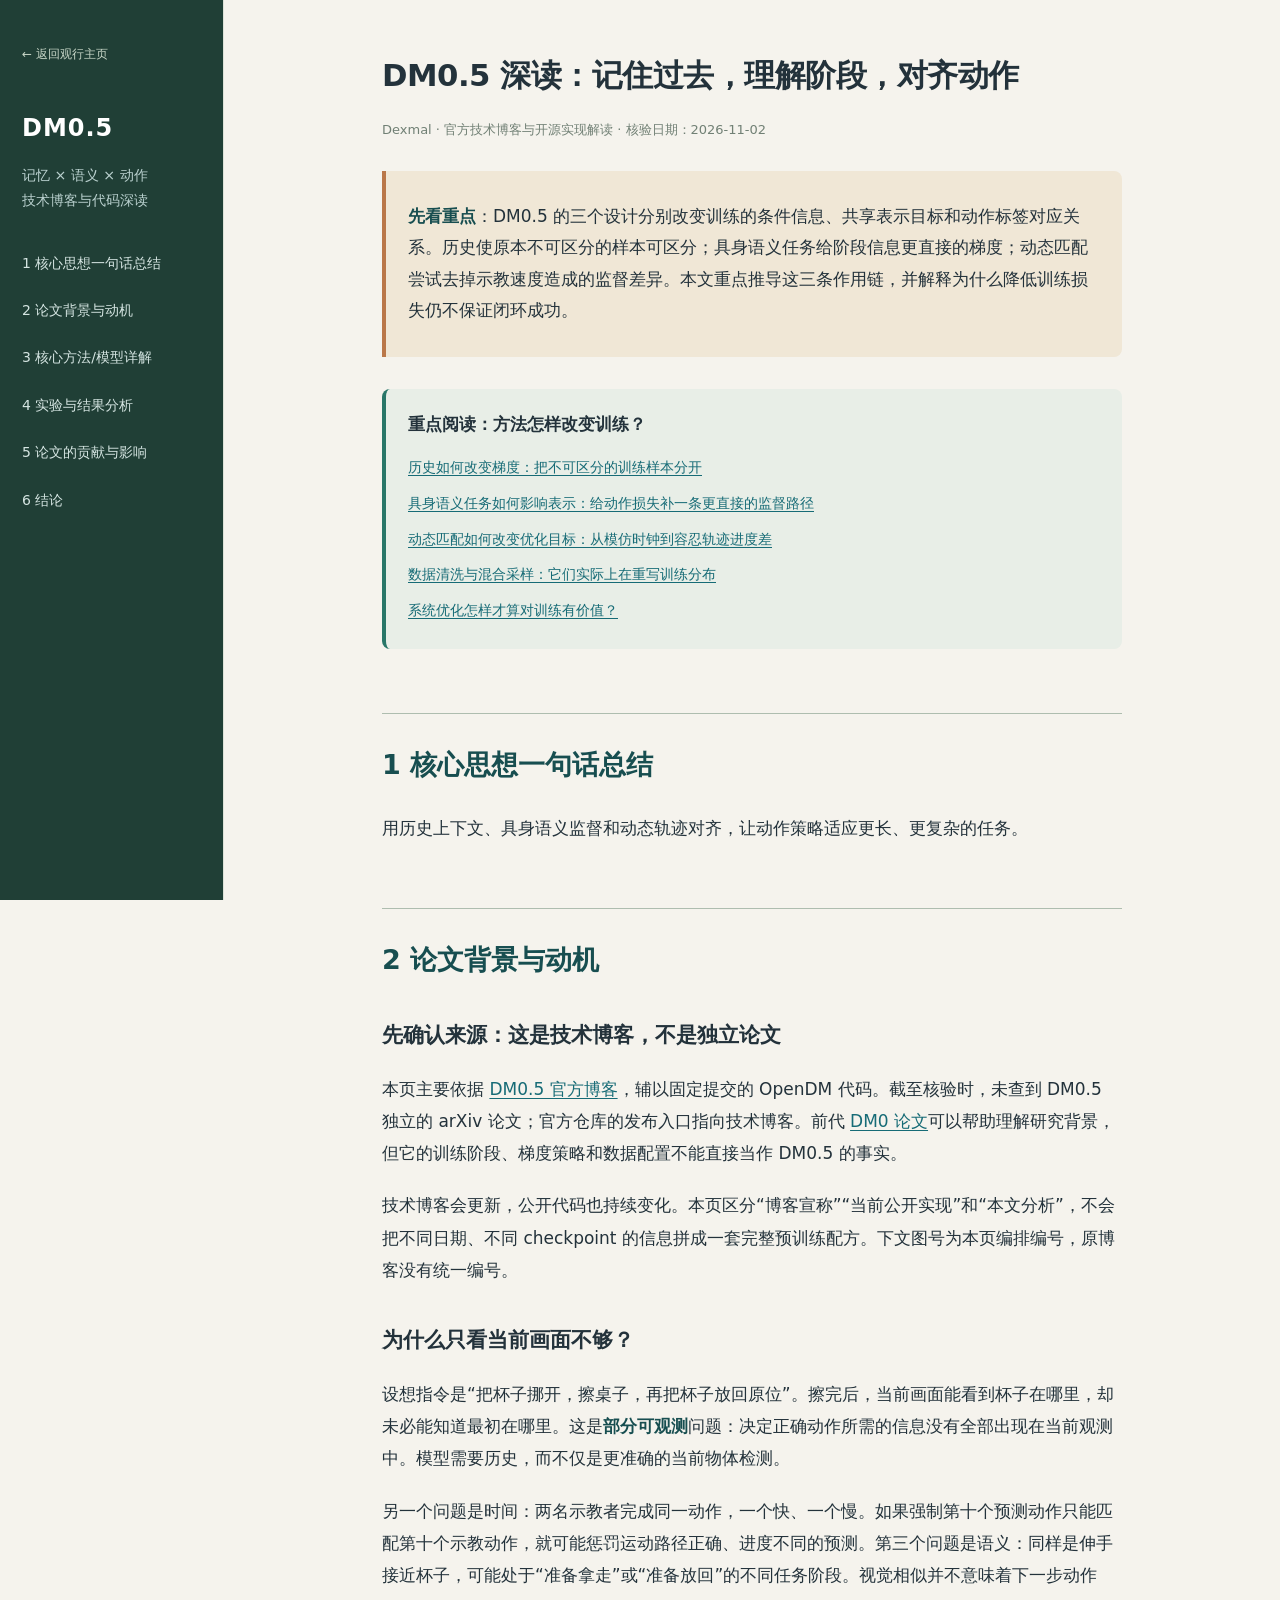
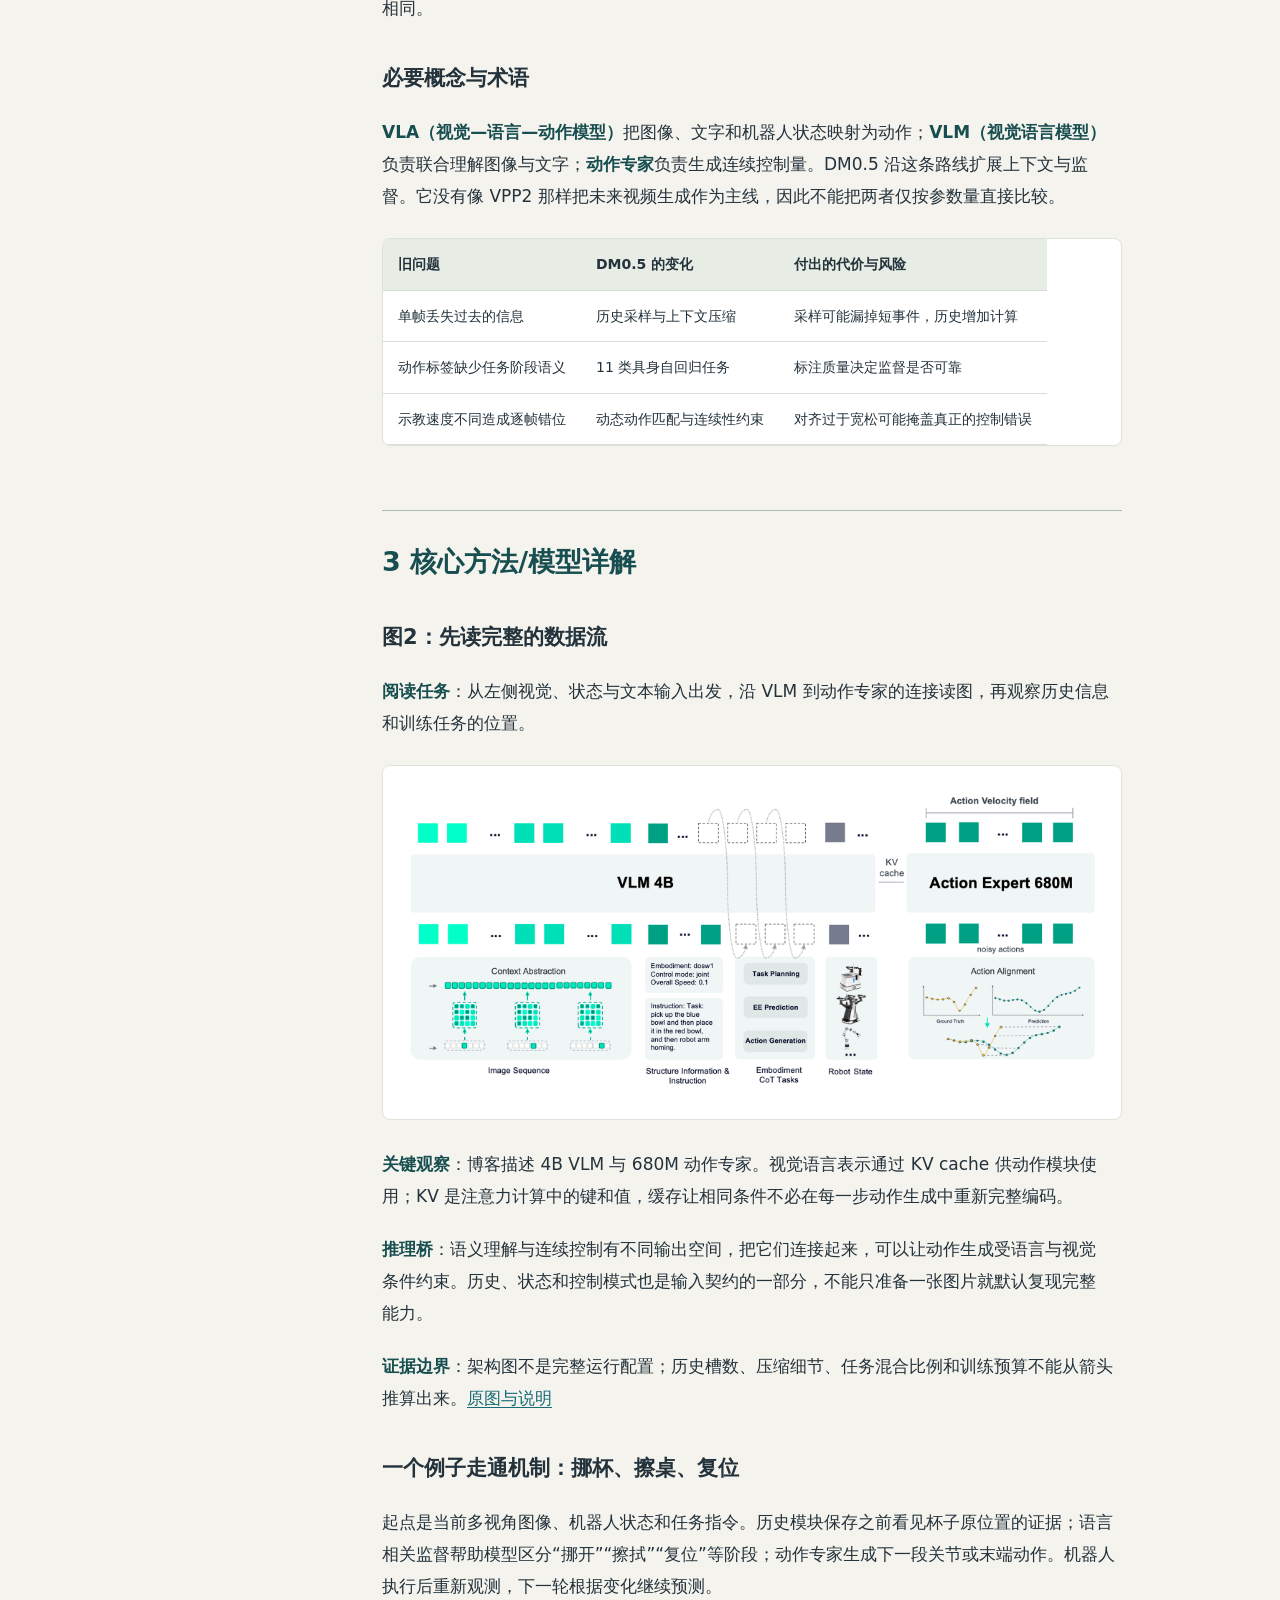
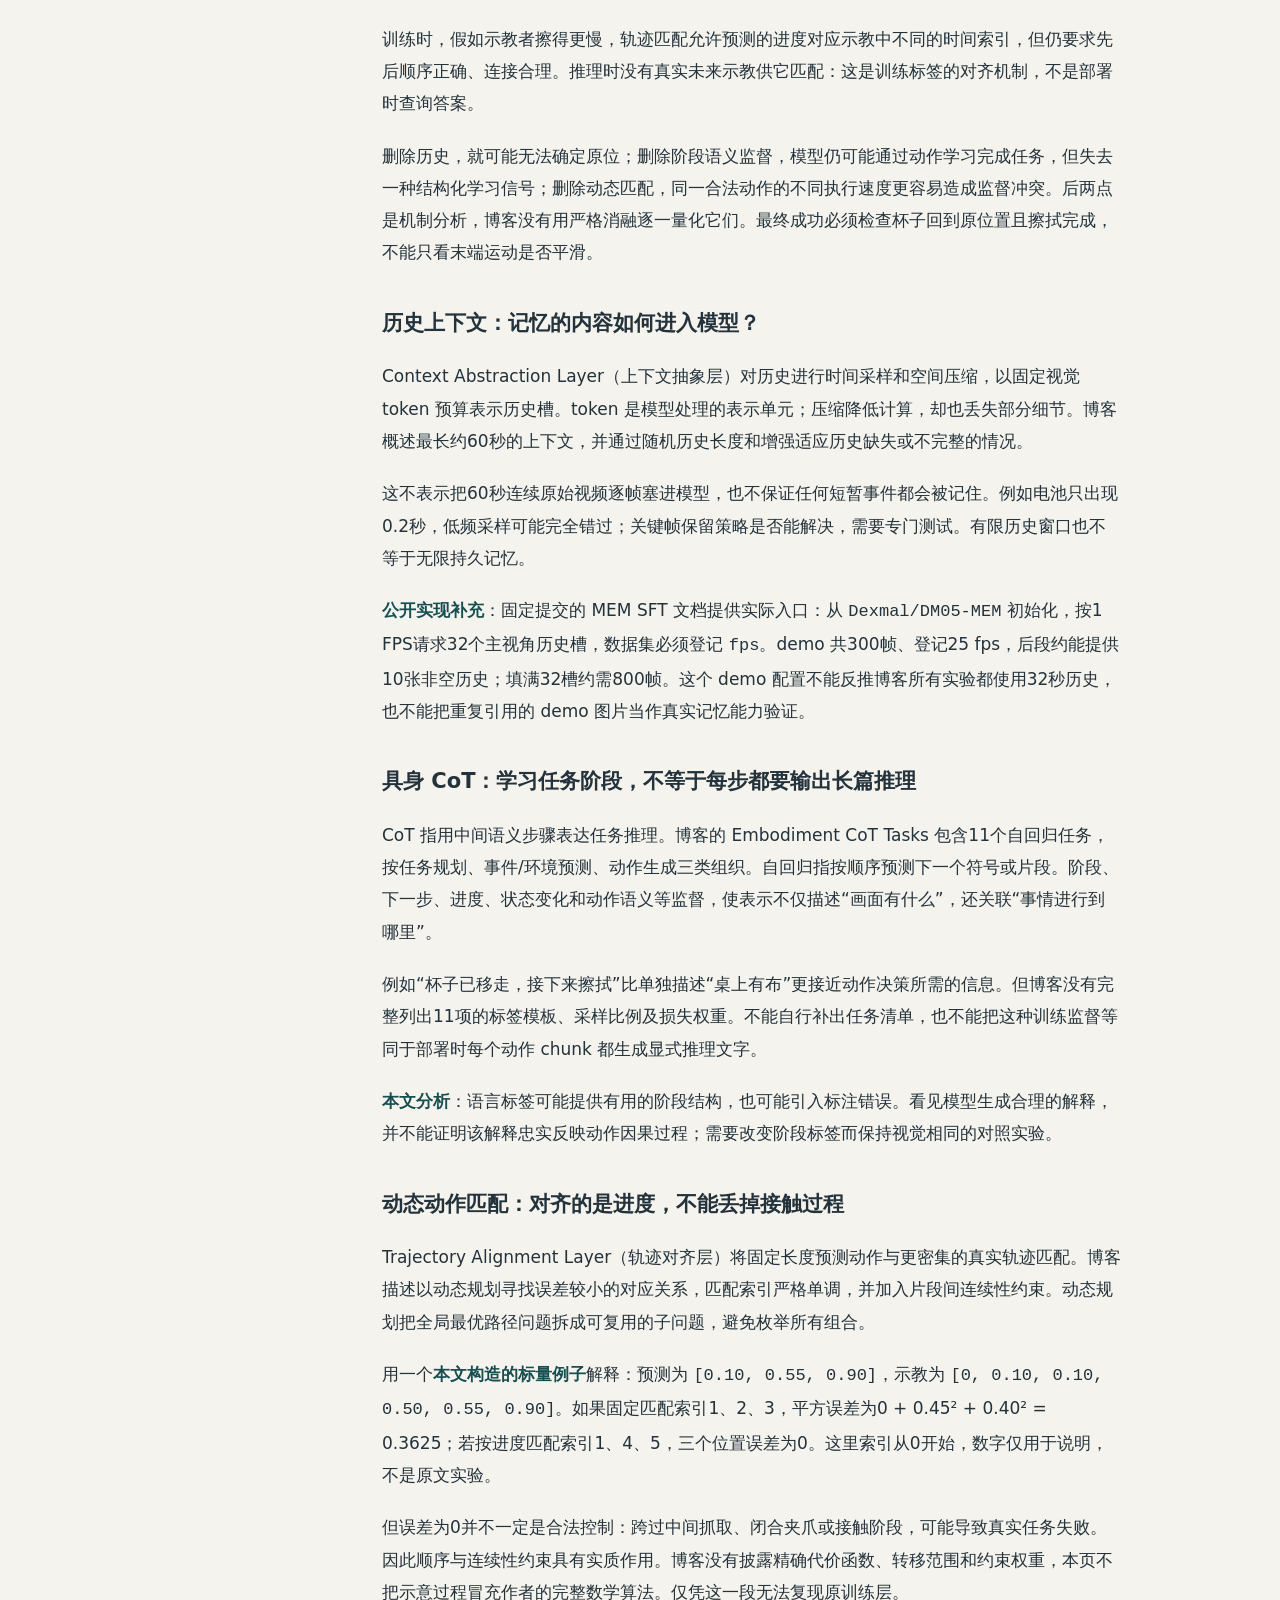
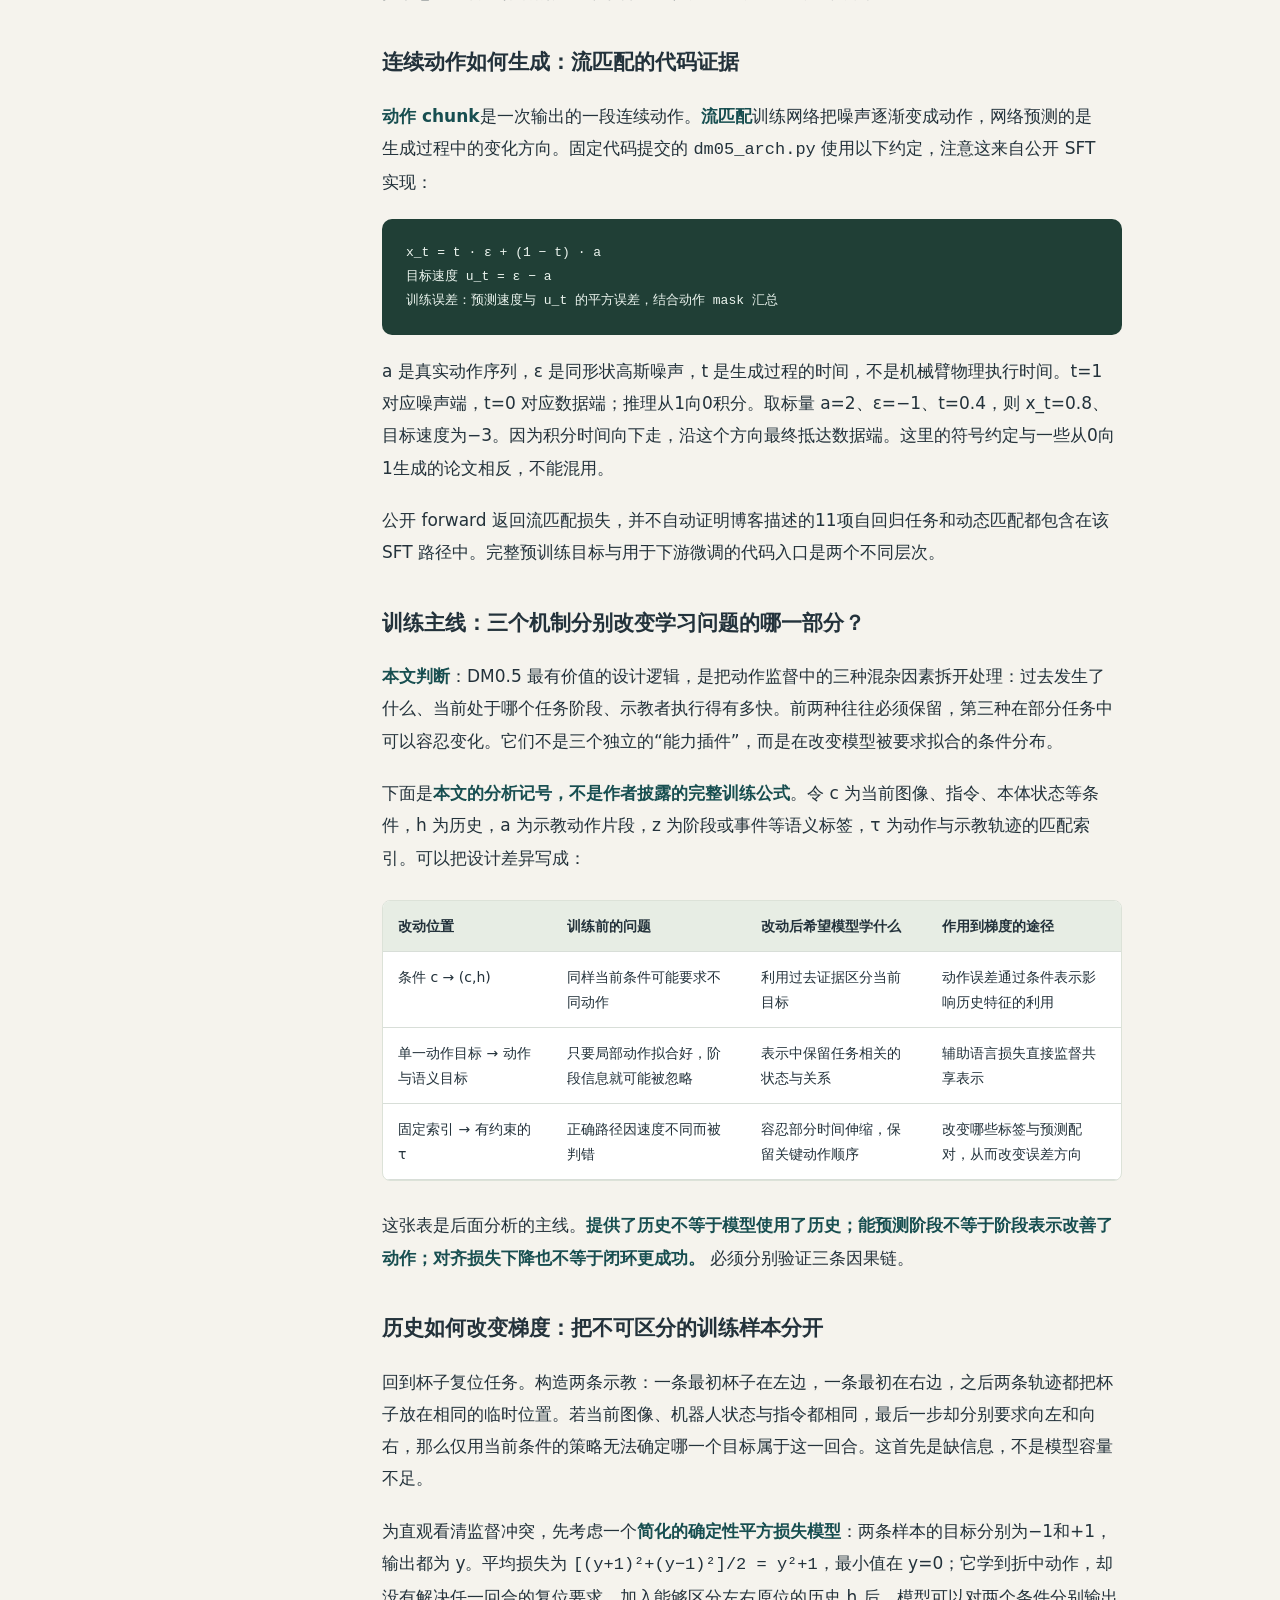
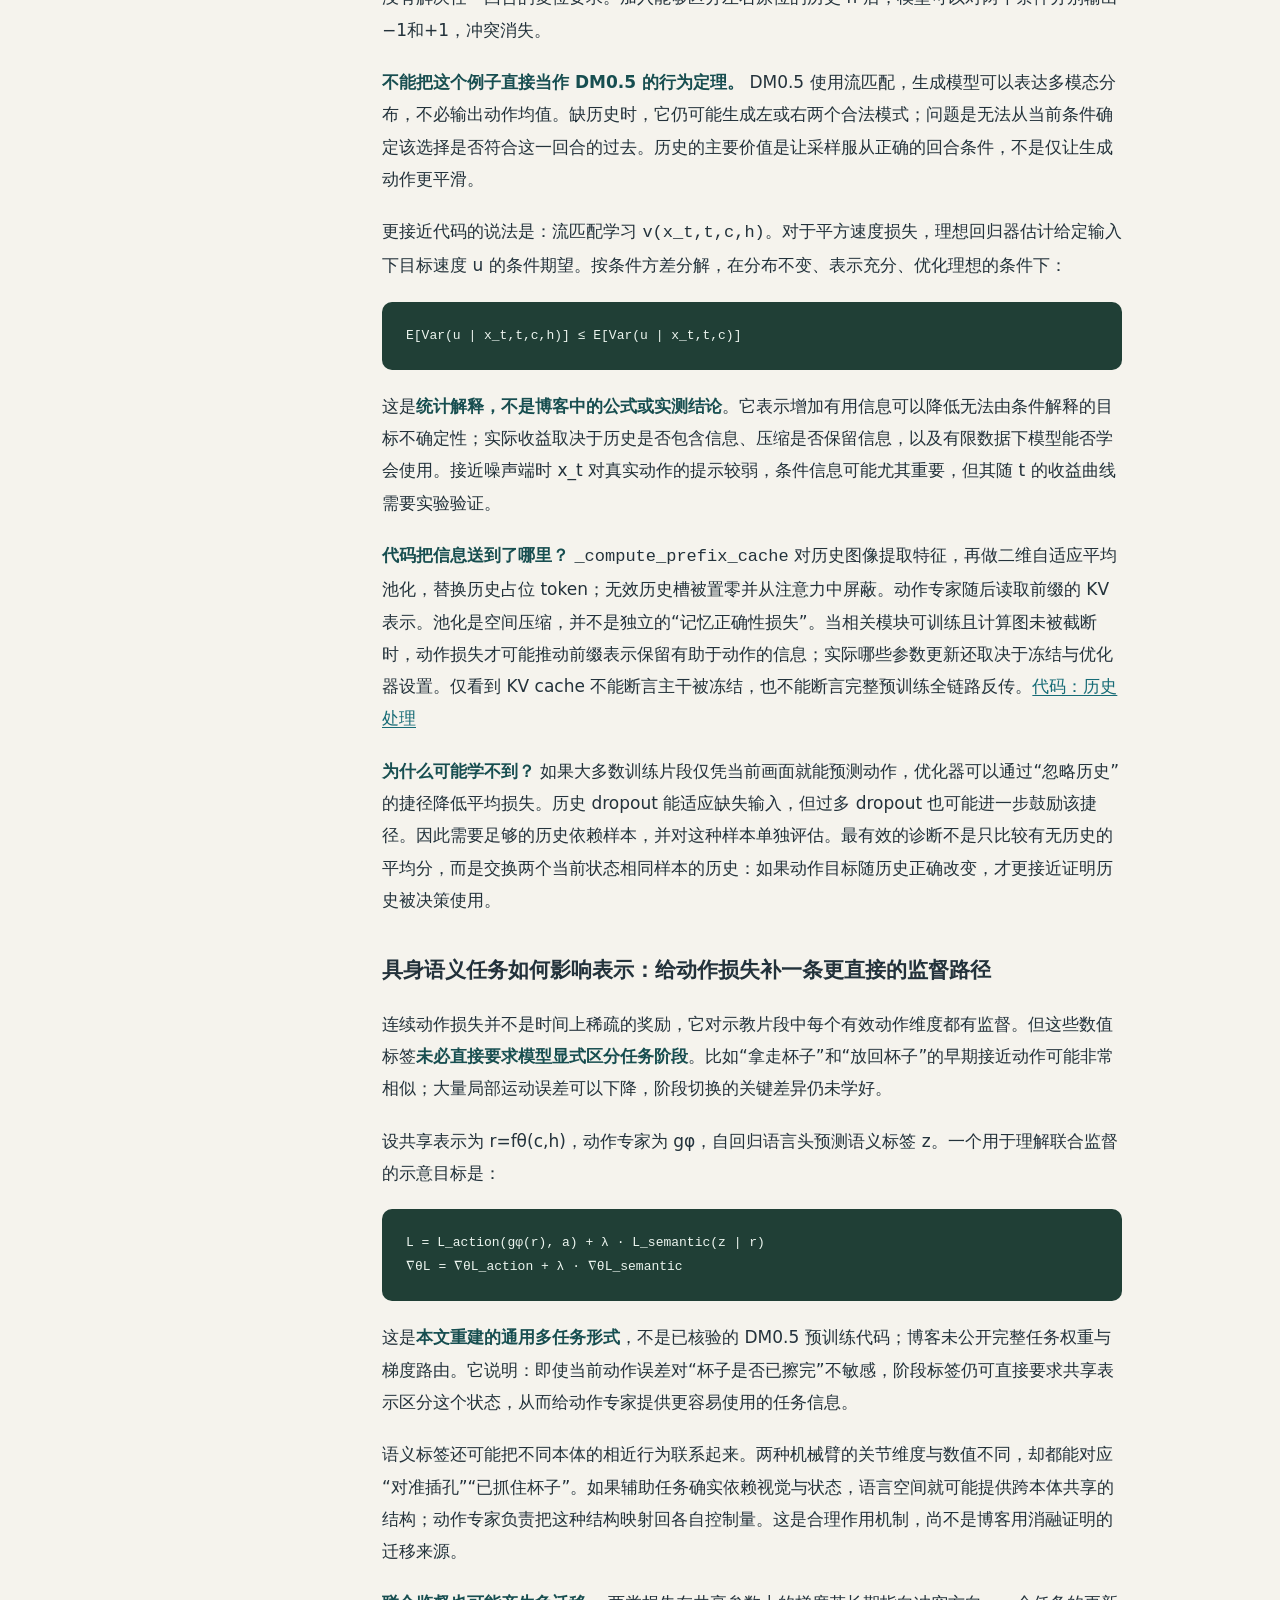
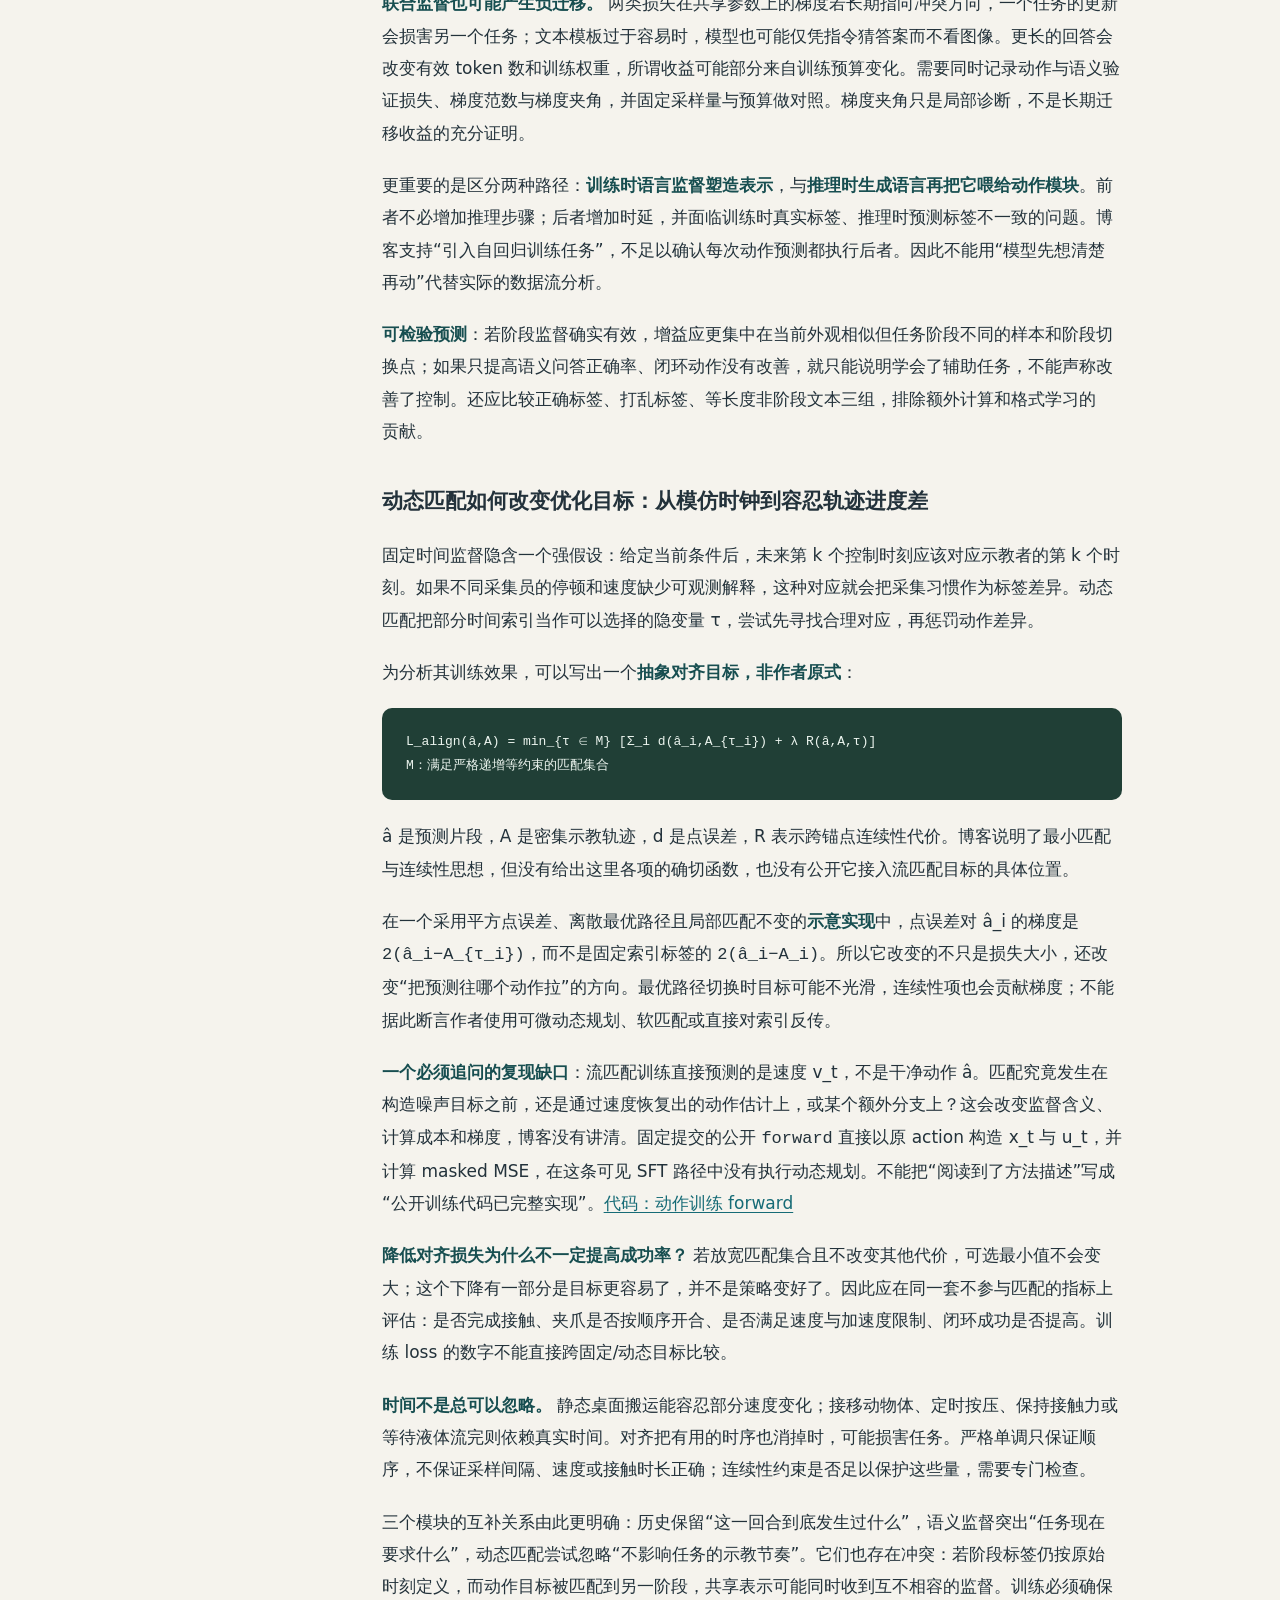
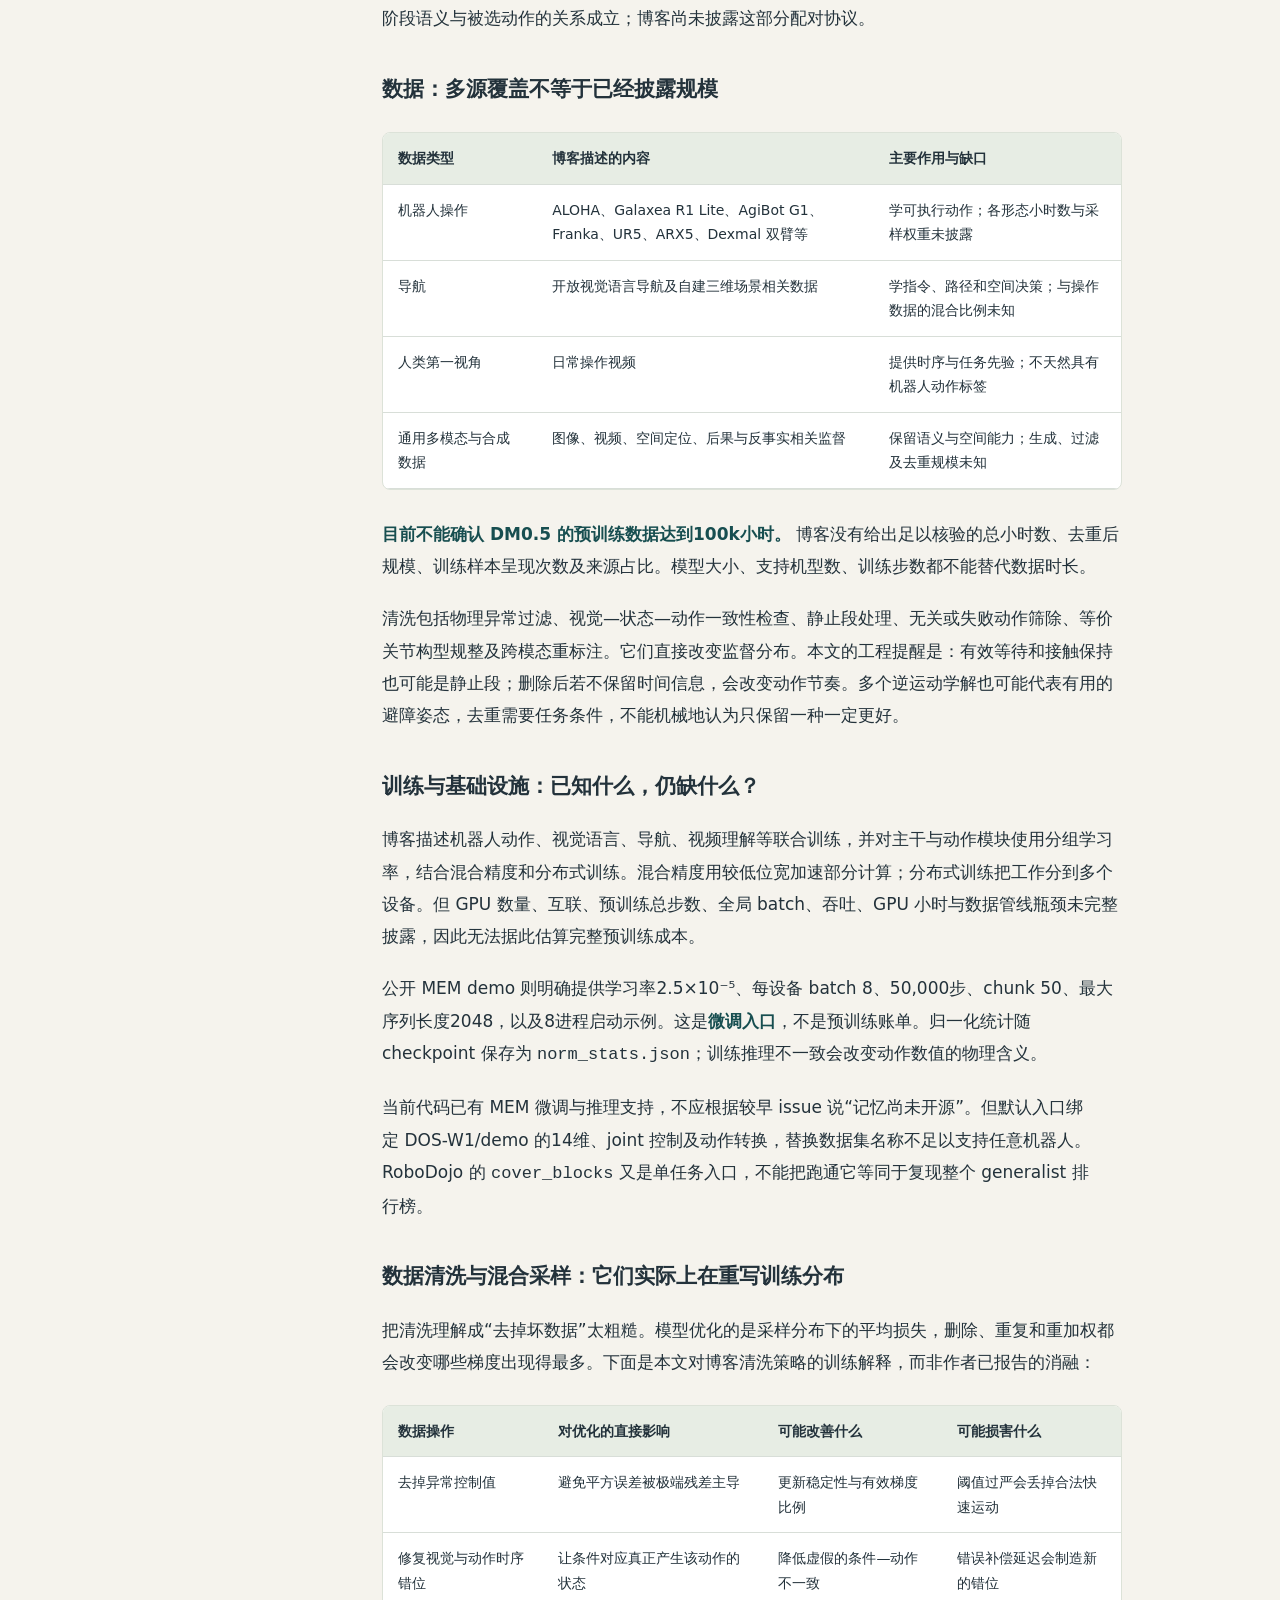
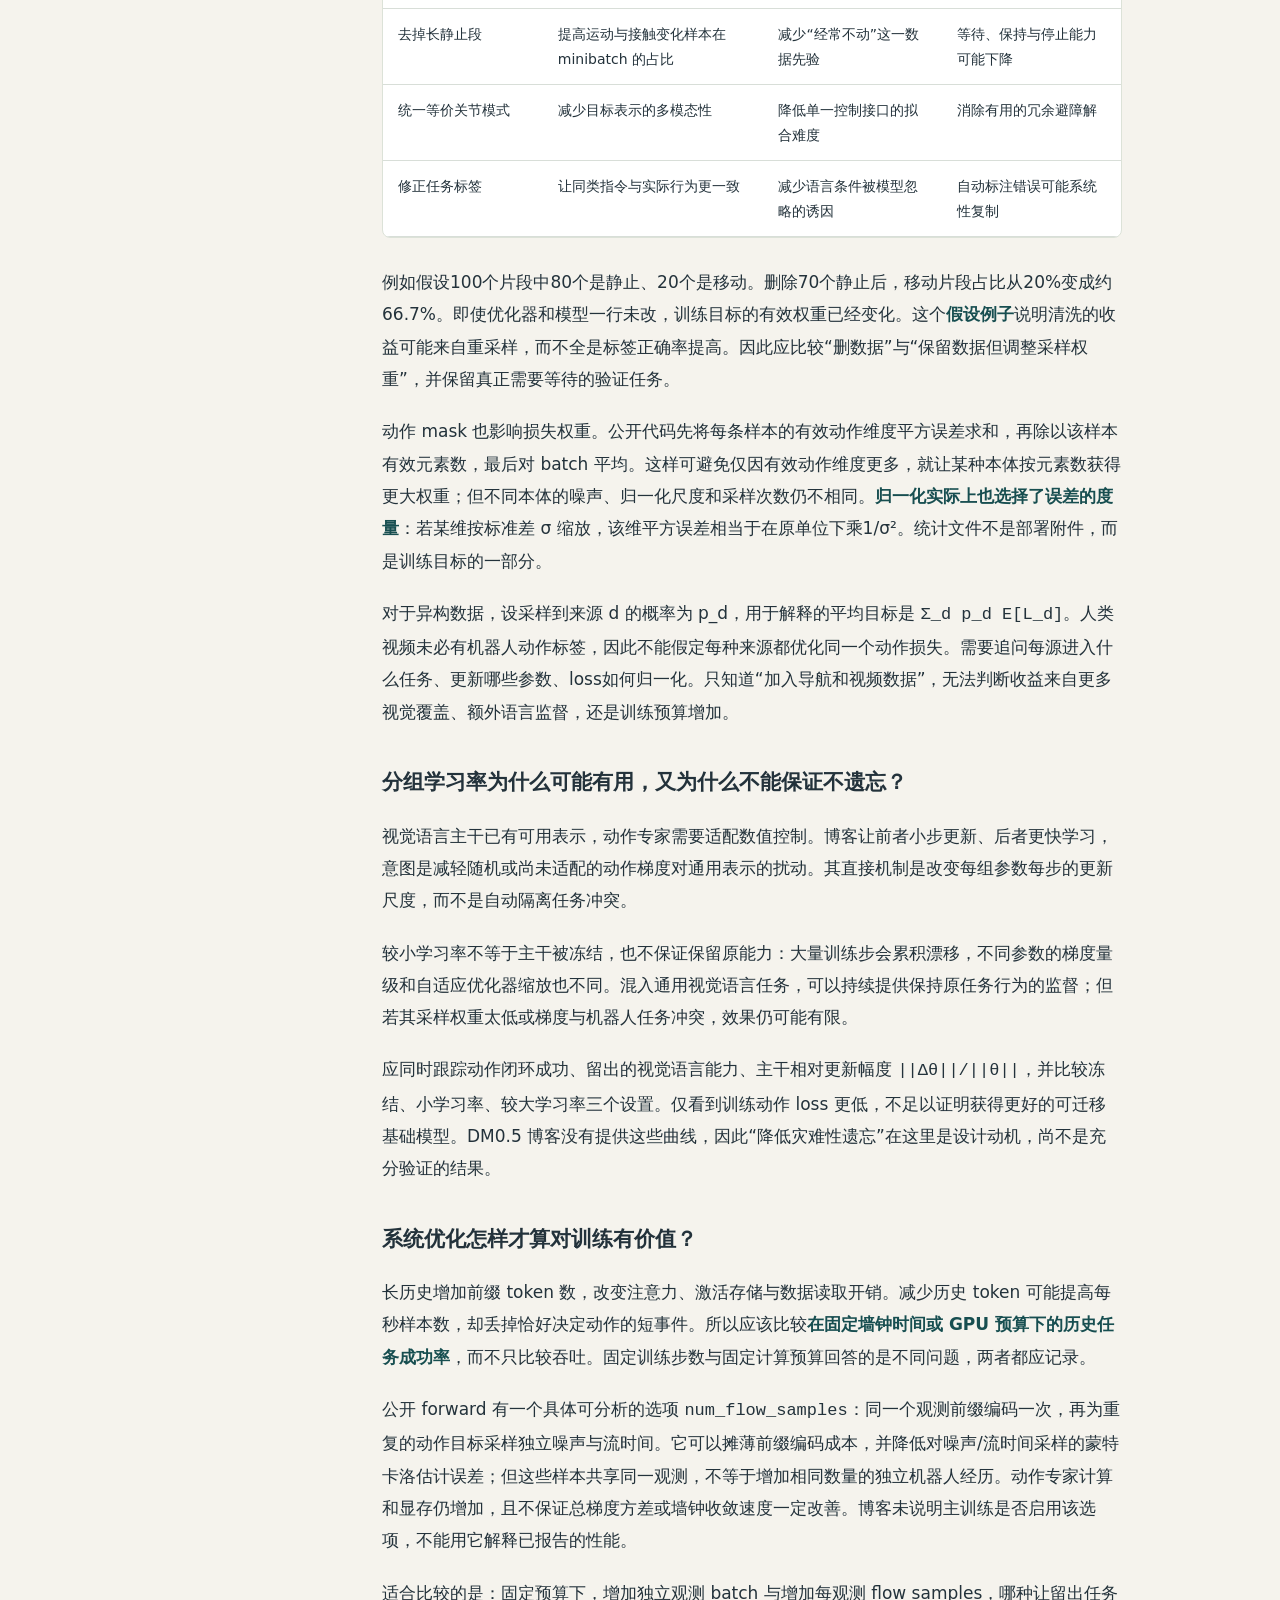
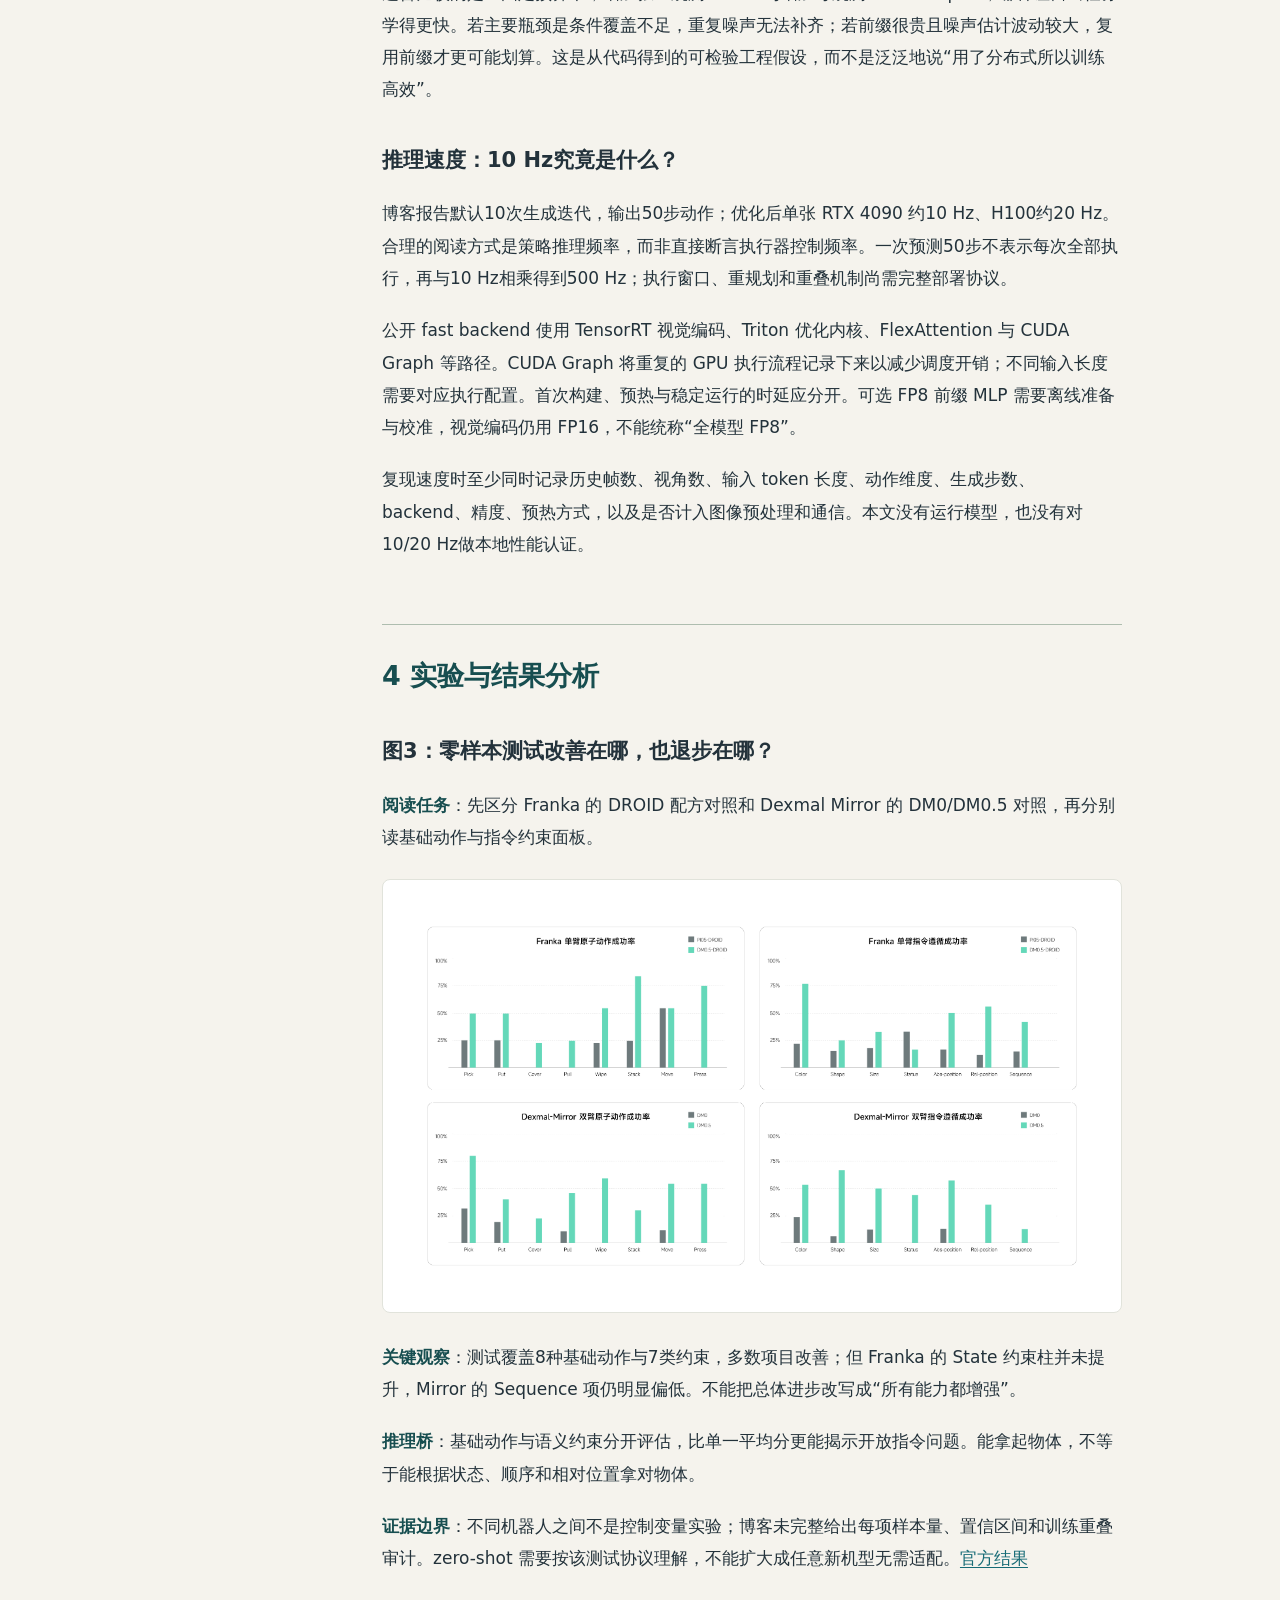
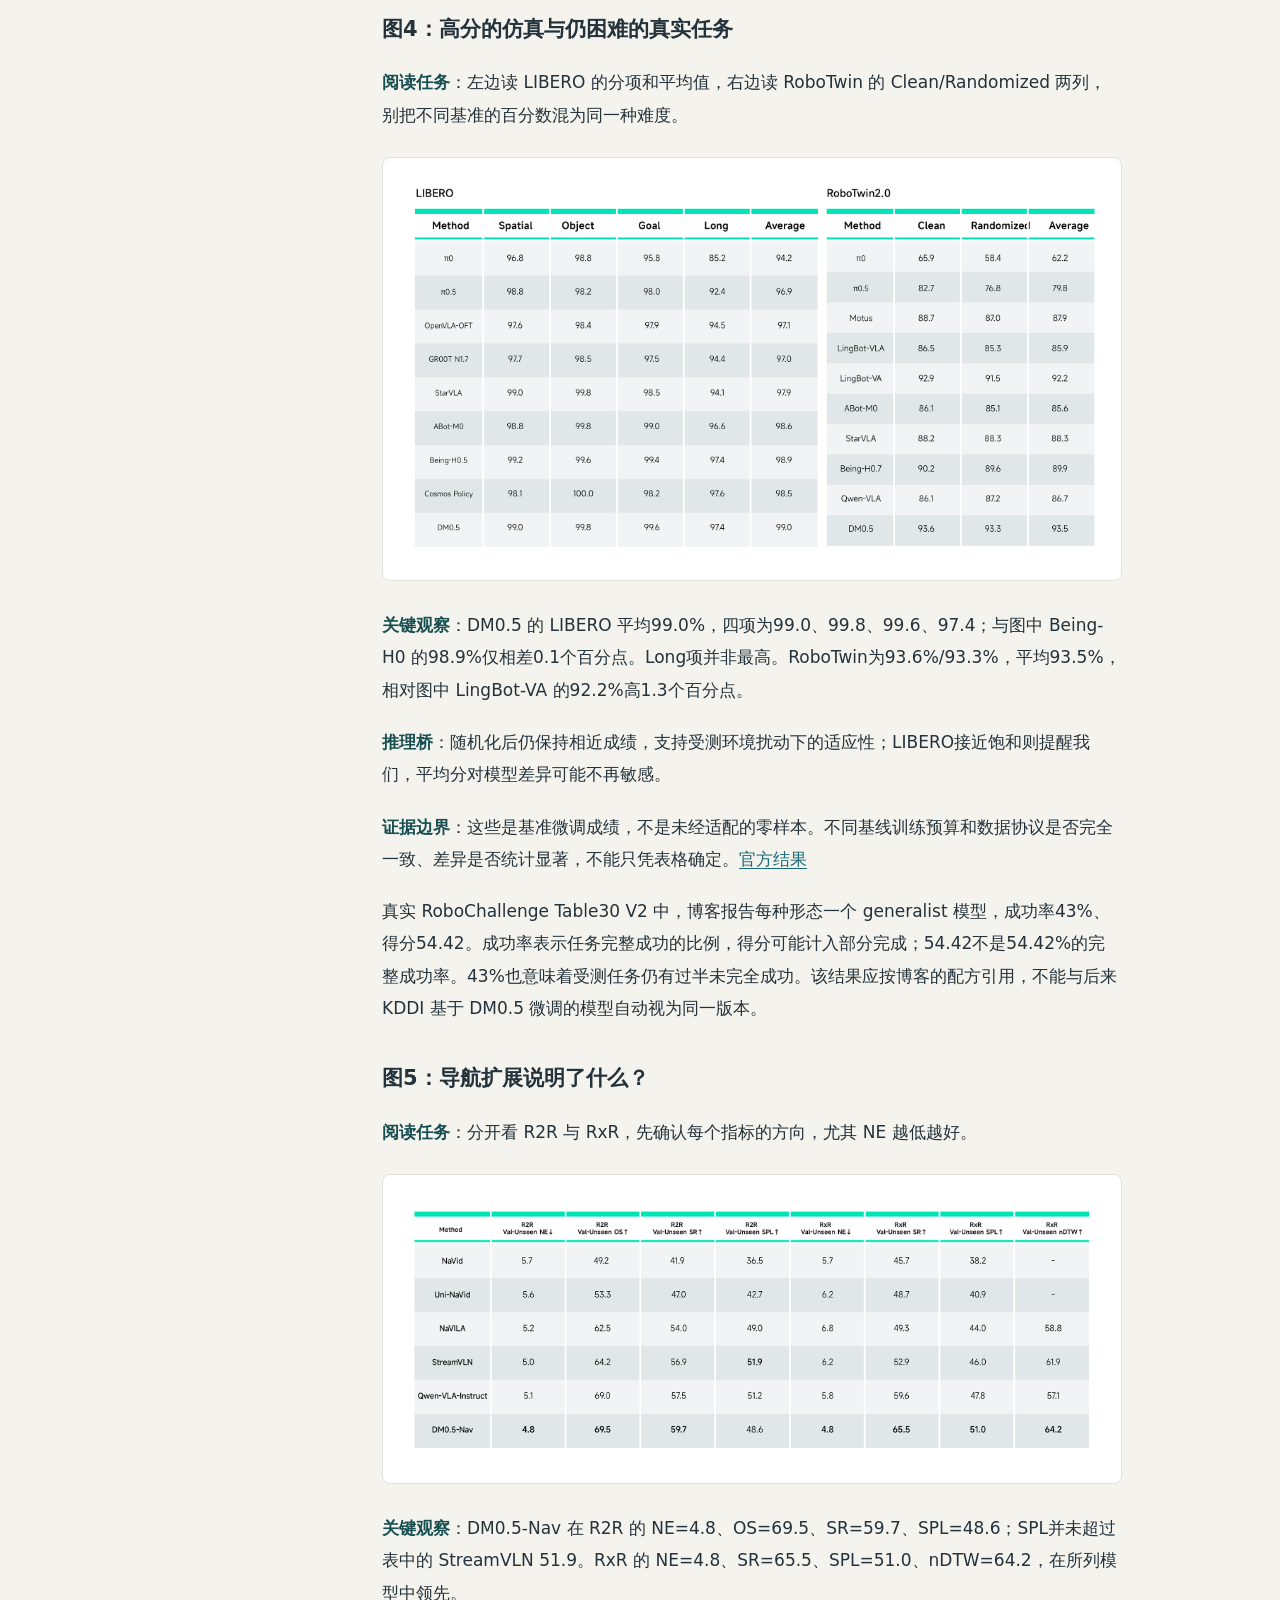
==== commit 567ec013: "Narrow and align reading columns across research notes" ====
--- a/notes/dm05/index.html
+++ b/notes/dm05/index.html
@@ -1,4 +1,5 @@
-<!doctype html><html lang="zh-CN"><head><meta charset="utf-8"><meta name="viewport" content="width=device-width,initial-scale=1"><meta name="description" content="DM0.5 技术博客与开源实现深读：历史记忆、具身语义监督、动态动作对齐、数据与训练基础设施。"><title>DM0.5 深读 · 观行</title><style>*{box-sizing:border-box}html{scroll-behavior:smooth;scroll-padding-top:24px}body{margin:0;background:#f5f2eb;color:#23323b;font:17px/1.85 system-ui,-apple-system,"Noto Sans CJK SC",sans-serif}aside{position:fixed;width:235px;inset:0 auto 0 0;padding:40px 22px;background:#183d43;color:white;overflow:auto}aside b{font-size:24px}aside small{display:block;color:#bad1cf;margin:12px 0 30px}aside a{display:block;color:#d5e5e2;text-decoration:none;font-size:14px;margin:16px 0}main{max-width:1090px;margin-left:235px;padding:54px 65px 100px}h1{font-size:42px;line-height:1.3;letter-spacing:-1px;margin:0 0 24px}h2{font-size:29px;border-top:2px solid #b7c8c1;padding-top:36px;margin-top:62px;color:#174e50}h3{font-size:22px;margin-top:36px;line-height:1.5}p{margin:18px 0}a{color:#166b76;text-underline-offset:3px}strong{color:#174e50}blockquote{margin:28px 0;padding:12px 24px;border-left:5px solid #bb7a35;background:#f0e7d6}img{max-width:100%;height:auto;display:block;border:1px solid #ddd9cd;border-radius:8px;cursor:zoom-in;margin:24px auto;background:white}table{width:100%;border-collapse:collapse;font-size:15px;display:block;overflow:auto;margin:25px 0}th,td{border-bottom:1px solid #d8ded8;text-align:left;padding:12px;min-width:150px;vertical-align:top}th{background:#e0e9e3}pre{white-space:pre-wrap;overflow-wrap:anywhere;background:#183d43;color:#ecf5ef;padding:25px;border-radius:10px;font-size:14px}li{margin:10px 0}dialog{border:0;padding:10px;width:96vw;max-width:1600px;background:white}dialog::backdrop{background:#000b}dialog img{max-height:88vh;width:auto;border:0;margin:auto;cursor:zoom-out}dialog button{float:right;padding:8px 15px}footer{border-top:1px solid #ccc;margin-top:50px;font-size:13px;color:#666}@media(max-width:950px){aside{position:static;width:auto;padding:20px}aside small{margin:5px 0}aside a{display:inline-block;margin:5px 14px 5px 0}main{margin:0;padding:30px 24px}h1{font-size:32px}h2{font-size:25px}}@media print{aside,dialog{display:none}main{margin:0;padding:0;max-width:none}h2,h3{break-after:avoid}img{max-height:70vh;object-fit:contain}body{font-size:11pt;background:white}}
+<!DOCTYPE html>
+<html lang="zh-CN"><head><meta charset="utf-8"/><meta content="width=device-width,initial-scale=1" name="viewport"/><meta content="DM0.5 技术博客与开源实现深读：历史记忆、具身语义监督、动态动作对齐、数据与训练基础设施。" name="description"/><title>DM0.5 深读 · 观行</title><style>*{box-sizing:border-box}html{scroll-behavior:smooth;scroll-padding-top:24px}body{margin:0;background:#f5f2eb;color:#23323b;font:17px/1.85 system-ui,-apple-system,"Noto Sans CJK SC",sans-serif}aside{position:fixed;width:235px;inset:0 auto 0 0;padding:40px 22px;background:#183d43;color:white;overflow:auto}aside b{font-size:24px}aside small{display:block;color:#bad1cf;margin:12px 0 30px}aside a{display:block;color:#d5e5e2;text-decoration:none;font-size:14px;margin:16px 0}main{max-width:1090px;margin-left:235px;padding:54px 65px 100px}h1{font-size:42px;line-height:1.3;letter-spacing:-1px;margin:0 0 24px}h2{font-size:29px;border-top:2px solid #b7c8c1;padding-top:36px;margin-top:62px;color:#174e50}h3{font-size:22px;margin-top:36px;line-height:1.5}p{margin:18px 0}a{color:#166b76;text-underline-offset:3px}strong{color:#174e50}blockquote{margin:28px 0;padding:12px 24px;border-left:5px solid #bb7a35;background:#f0e7d6}img{max-width:100%;height:auto;display:block;border:1px solid #ddd9cd;border-radius:8px;cursor:zoom-in;margin:24px auto;background:white}table{width:100%;border-collapse:collapse;font-size:15px;display:block;overflow:auto;margin:25px 0}th,td{border-bottom:1px solid #d8ded8;text-align:left;padding:12px;min-width:150px;vertical-align:top}th{background:#e0e9e3}pre{white-space:pre-wrap;overflow-wrap:anywhere;background:#183d43;color:#ecf5ef;padding:25px;border-radius:10px;font-size:14px}li{margin:10px 0}dialog{border:0;padding:10px;width:96vw;max-width:1600px;background:white}dialog::backdrop{background:#000b}dialog img{max-height:88vh;width:auto;border:0;margin:auto;cursor:zoom-out}dialog button{float:right;padding:8px 15px}footer{border-top:1px solid #ccc;margin-top:50px;font-size:13px;color:#666}@media(max-width:950px){aside{position:static;width:auto;padding:20px}aside small{margin:5px 0}aside a{display:inline-block;margin:5px 14px 5px 0}main{margin:0;padding:30px 24px}h1{font-size:32px}h2{font-size:25px}}@media print{aside,dialog{display:none}main{margin:0;padding:0;max-width:none}h2,h3{break-after:avoid}img{max-height:70vh;object-fit:contain}body{font-size:11pt;background:white}}
 /* Balanced reading layout */
 body{padding-left:248px;background:#f5f3ed}
 aside{width:248px;padding:32px 24px;background:#203f36;border-right:1px solid #dce2d8}
@@ -31,7 +32,7 @@
 main>h1{text-wrap:balance}main>p{text-wrap:pretty}
 main>h1{font-size:clamp(30px,2.7vw,44px)}main>h4{max-width:880px;margin:30px auto 12px;font-size:20px}main>table{font-size:14px}main img{height:auto}dialog img{max-height:84vh;object-fit:contain}dialog .full-image{display:block;text-align:center;padding:8px;font-size:13px}main .ltx{font-size:14px}
 
-.training-map{max-width:880px;margin:30px auto;padding:22px 26px;border-left:4px solid #287668;background:#e8eee7;border-radius:8px}.training-map p{line-height:2}.training-map a{display:inline}main h3{scroll-margin-top:24px}</style></head><body><aside><a class="home-link" href="../../">← 返回观行主页</a><b>DM0.5</b><small>记忆 × 语义 × 动作<br>技术博客与代码深读</small><a href="#s1">1 核心思想一句话总结</a><a href="#s2">2 论文背景与动机</a><a href="#s3">3 核心方法/模型详解</a><a href="#s4">4 实验与结果分析</a><a href="#s5">5 论文的贡献与影响</a><a href="#s6">6 结论</a></aside><main><h1>DM0.5 深读：记住过去，理解阶段，对齐动作</h1>
+.training-map{max-width:880px;margin:30px auto;padding:22px 26px;border-left:4px solid #287668;background:#e8eee7;border-radius:8px}.training-map p{line-height:2}.training-map a{display:inline}main h3{scroll-margin-top:24px}</style><link href="../reading.css" rel="stylesheet"/></head><body><aside><a class="home-link" href="../../">← 返回观行主页</a><b>DM0.5</b><small>记忆 × 语义 × 动作<br/>技术博客与代码深读</small><a href="#s1">1 核心思想一句话总结</a><a href="#s2">2 论文背景与动机</a><a href="#s3">3 核心方法/模型详解</a><a href="#s4">4 实验与结果分析</a><a href="#s5">5 论文的贡献与影响</a><a href="#s6">6 结论</a></aside><main><h1>DM0.5 深读：记住过去，理解阶段，对齐动作</h1>
 <p>Dexmal · 官方技术博客与开源实现解读 · 核验日期：2026-11-02</p>
 <blockquote>
 <p><strong>先看重点</strong>：DM0.5 的三个设计分别改变训练的条件信息、共享表示目标和动作标签对应关系。历史使原本不可区分的样本可区分；具身语义任务给阶段信息更直接的梯度；动态匹配尝试去掉示教速度造成的监督差异。本文重点推导这三条作用链，并解释为什么降低训练损失仍不保证闭环成功。</p>
--- a/notes/reading.css
+++ b/notes/reading.css
@@ -0,0 +1,28 @@
+/* Shared, restrained reading layout for research notes. */
+:root{--reading-width:740px}
+body{font-size:17px;padding-left:224px}
+aside{width:224px;padding:30px 22px}
+main{max-width:960px;padding:52px 40px 88px}
+main>h1,main>h1+p,main>p,main>h2,main>h3,main>h4,
+main>ul,main>ol,main>pre,main>blockquote,main>footer,
+main>table,main>p:has(>img),main>.training-map{
+ max-width:var(--reading-width);margin-left:auto;margin-right:auto
+}
+main>h1{font-size:clamp(29px,2.4vw,38px);line-height:1.5;letter-spacing:-.5px;margin-bottom:18px}
+main>p{line-height:1.9;margin-top:20px;margin-bottom:20px}
+main>h2{font-size:27px;line-height:1.55;margin-top:64px;margin-bottom:26px;padding-top:30px}
+main>h3{font-size:21px;line-height:1.6;margin-top:38px;margin-bottom:18px}
+main>blockquote{padding:12px 22px;margin-top:28px;margin-bottom:32px}
+main>p:has(>img){padding:8px;margin-top:26px;margin-bottom:28px;box-shadow:none;border-radius:8px}
+main img{max-width:100%;height:auto}
+main>table{font-size:14px;line-height:1.75;margin-top:26px;margin-bottom:28px}
+th,td{padding:13px 15px;min-width:140px}
+main>pre{font-size:13px;line-height:1.85;padding:22px 24px}
+main>.training-map{padding:20px 22px;margin-top:28px;margin-bottom:32px}
+.training-map p{font-size:0;margin:10px 0 0}
+.training-map a{display:block;font-size:14px;line-height:1.7;padding:6px 0;text-decoration-thickness:1px}
+@media(min-width:1700px){body{font-size:17px}main{padding-top:60px}}
+@media(max-width:1100px) and (min-width:951px){body{padding-left:208px}aside{width:208px}main{padding:42px 30px 76px}}
+@media(max-width:950px){body{padding-left:0}aside{width:100%;padding:20px 24px}main{padding:36px 28px 70px}}
+@media(max-width:520px){body{font-size:16px}main{padding:30px 22px 60px}main>h1{font-size:28px}main>h2{font-size:24px}main>h3{font-size:20px}main>p{line-height:1.85}main>blockquote{padding:10px 16px}main>pre{font-size:12px;padding:18px 15px}main>p:has(>img){padding:4px}main>.training-map{padding:16px 18px}th,td{padding:11px 12px;font-size:13px}}
+@media print{body{padding:0}main{max-width:none;padding:0}}
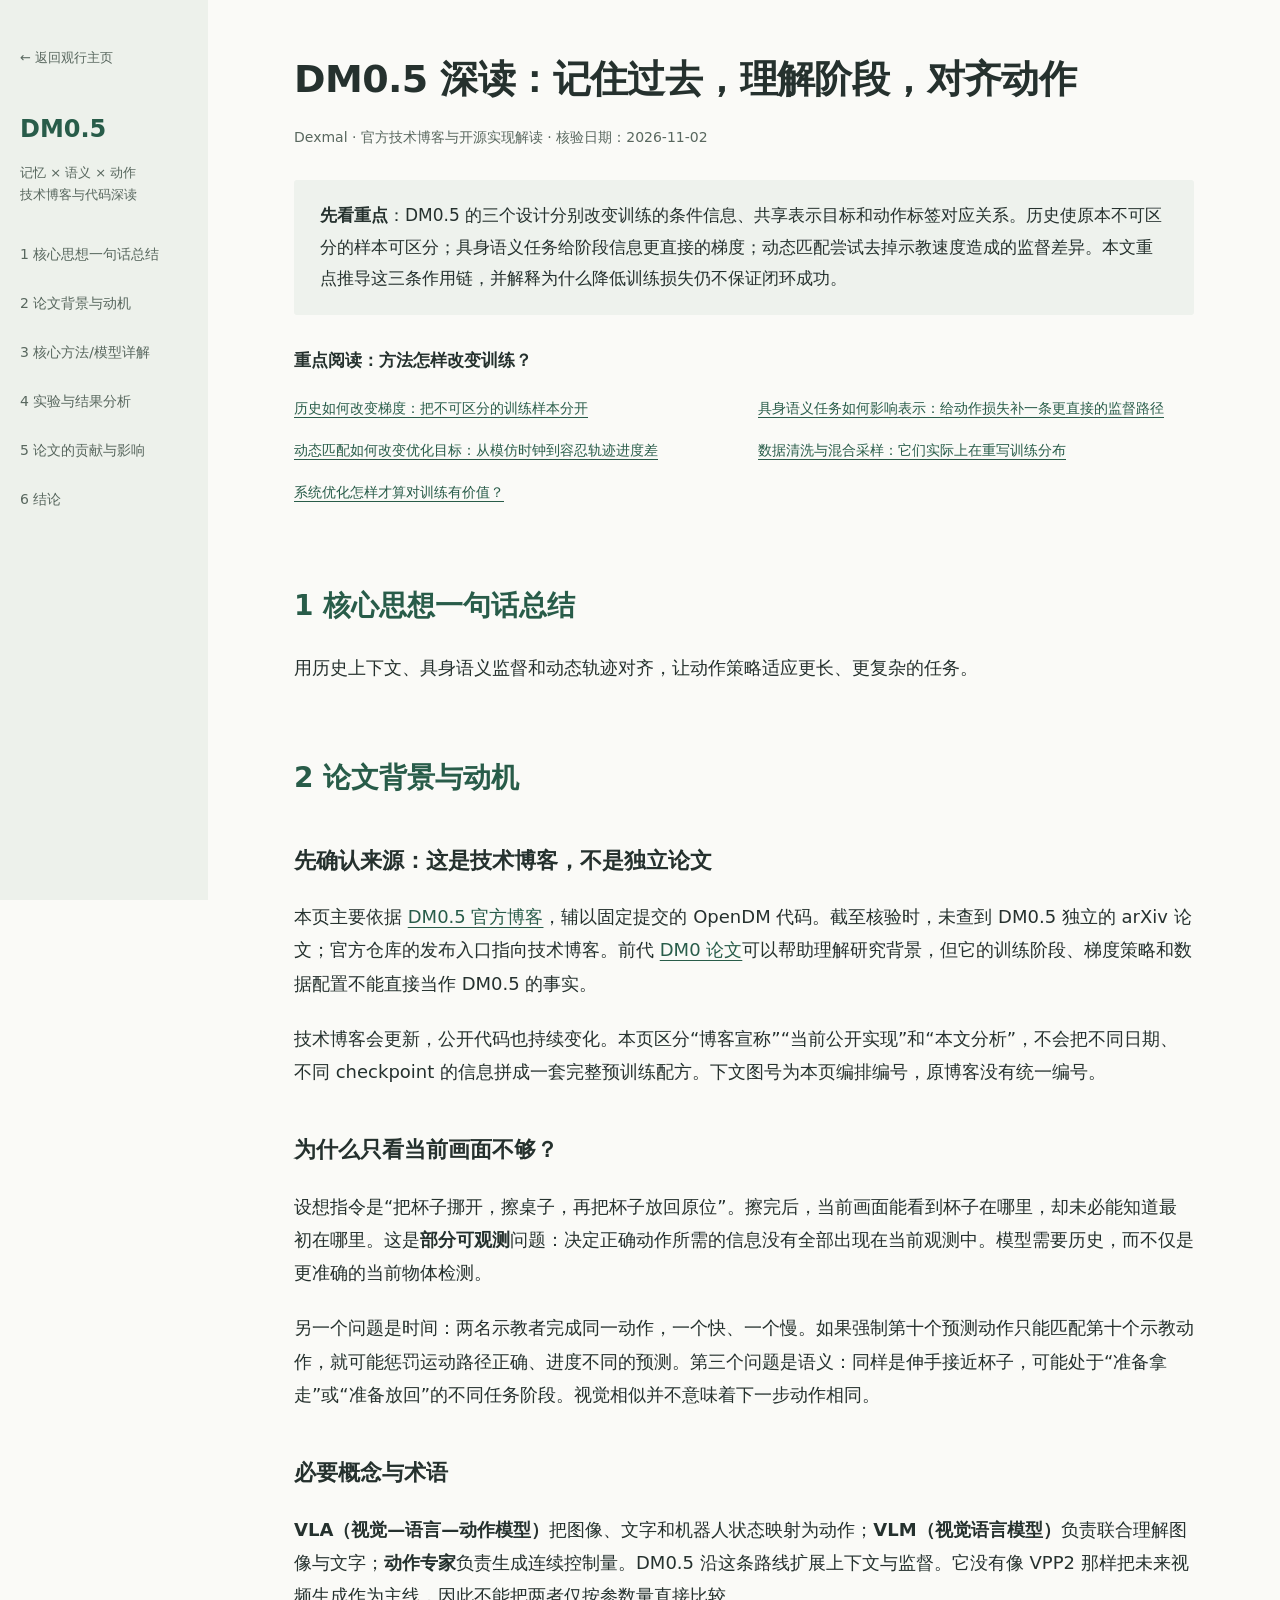
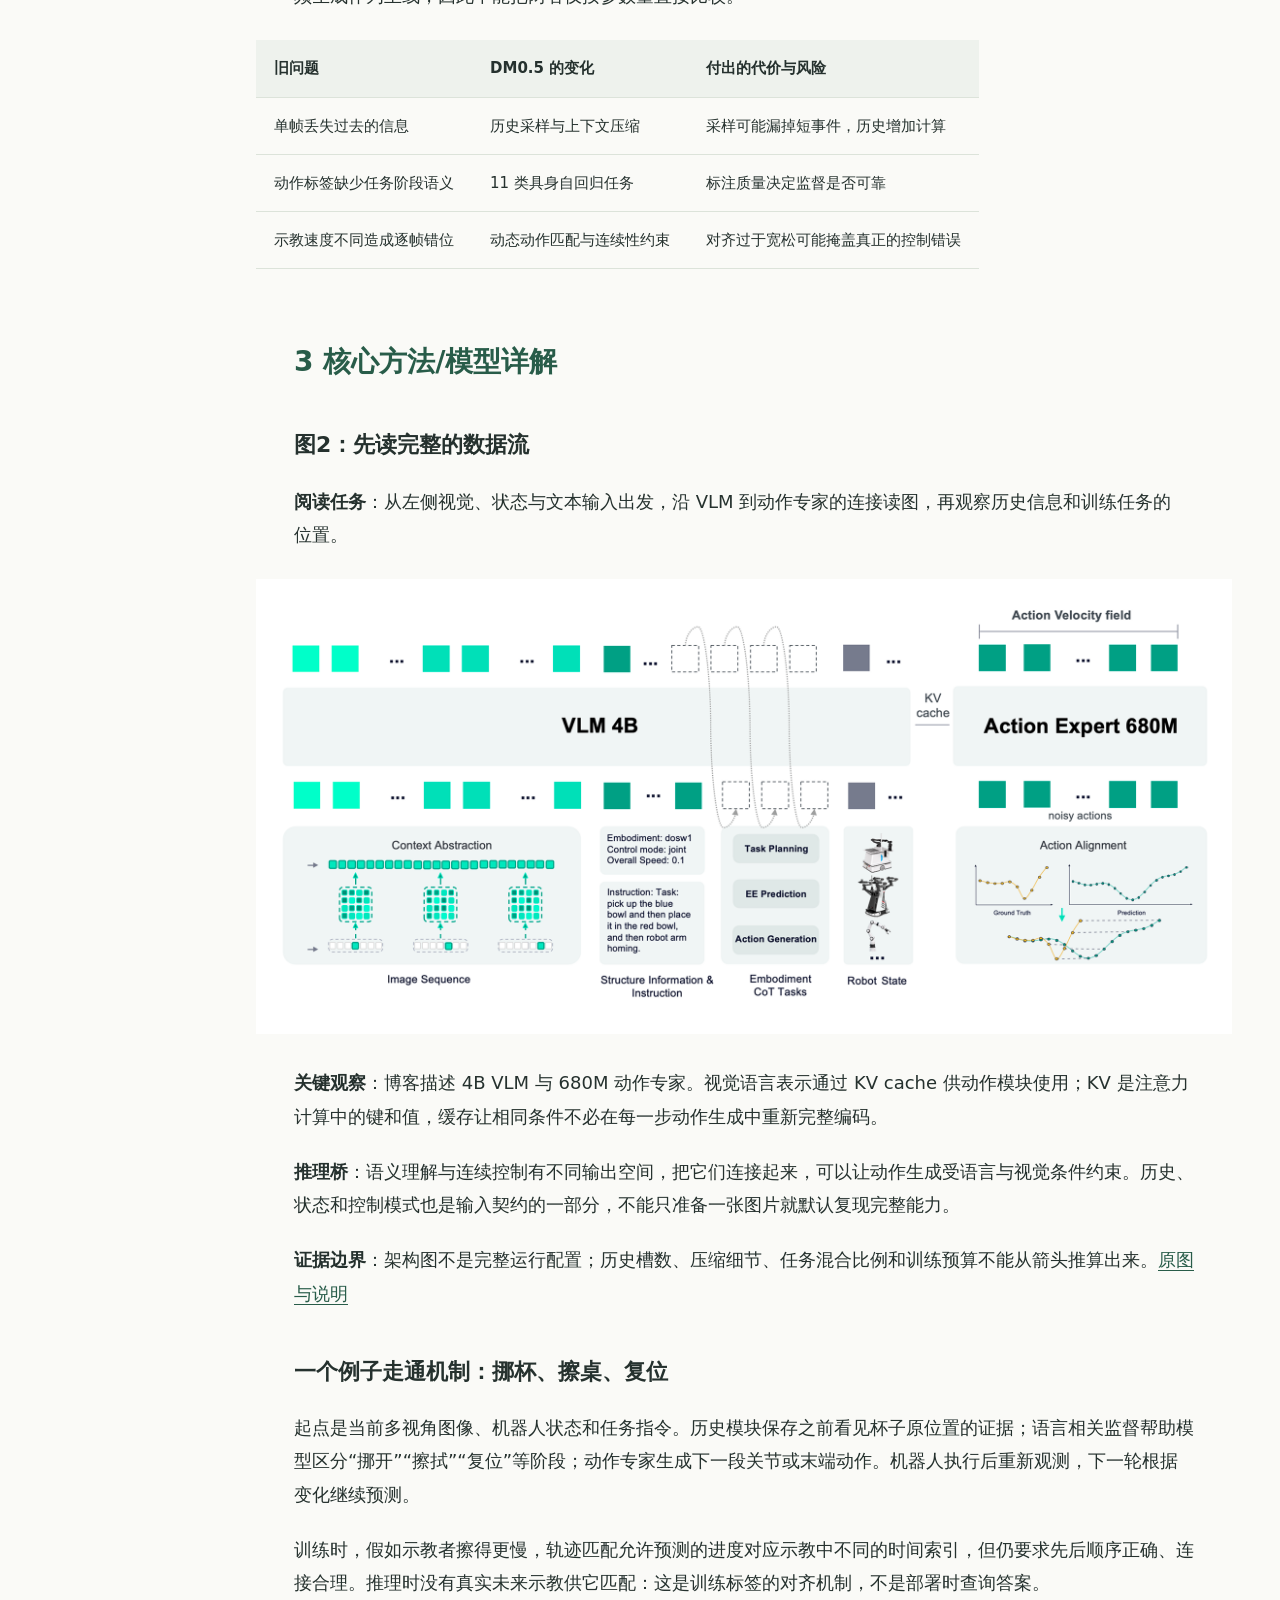
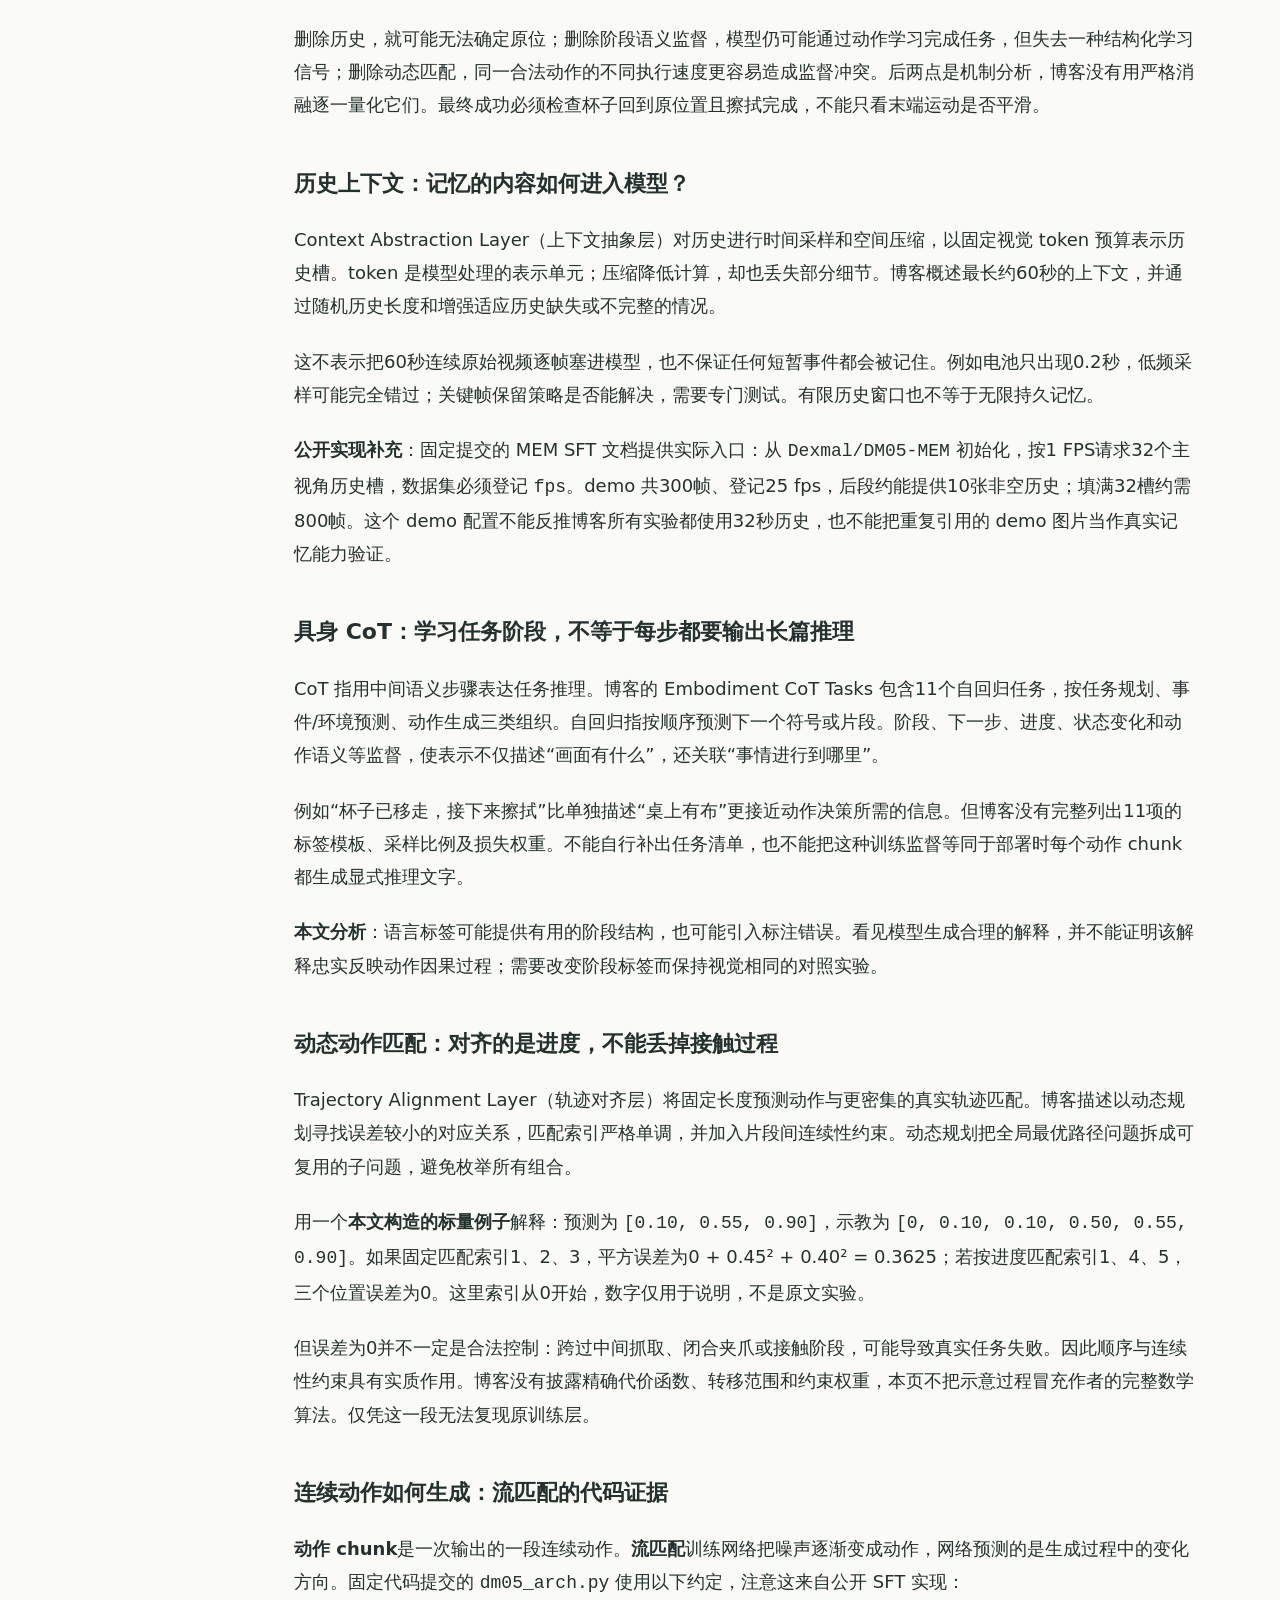
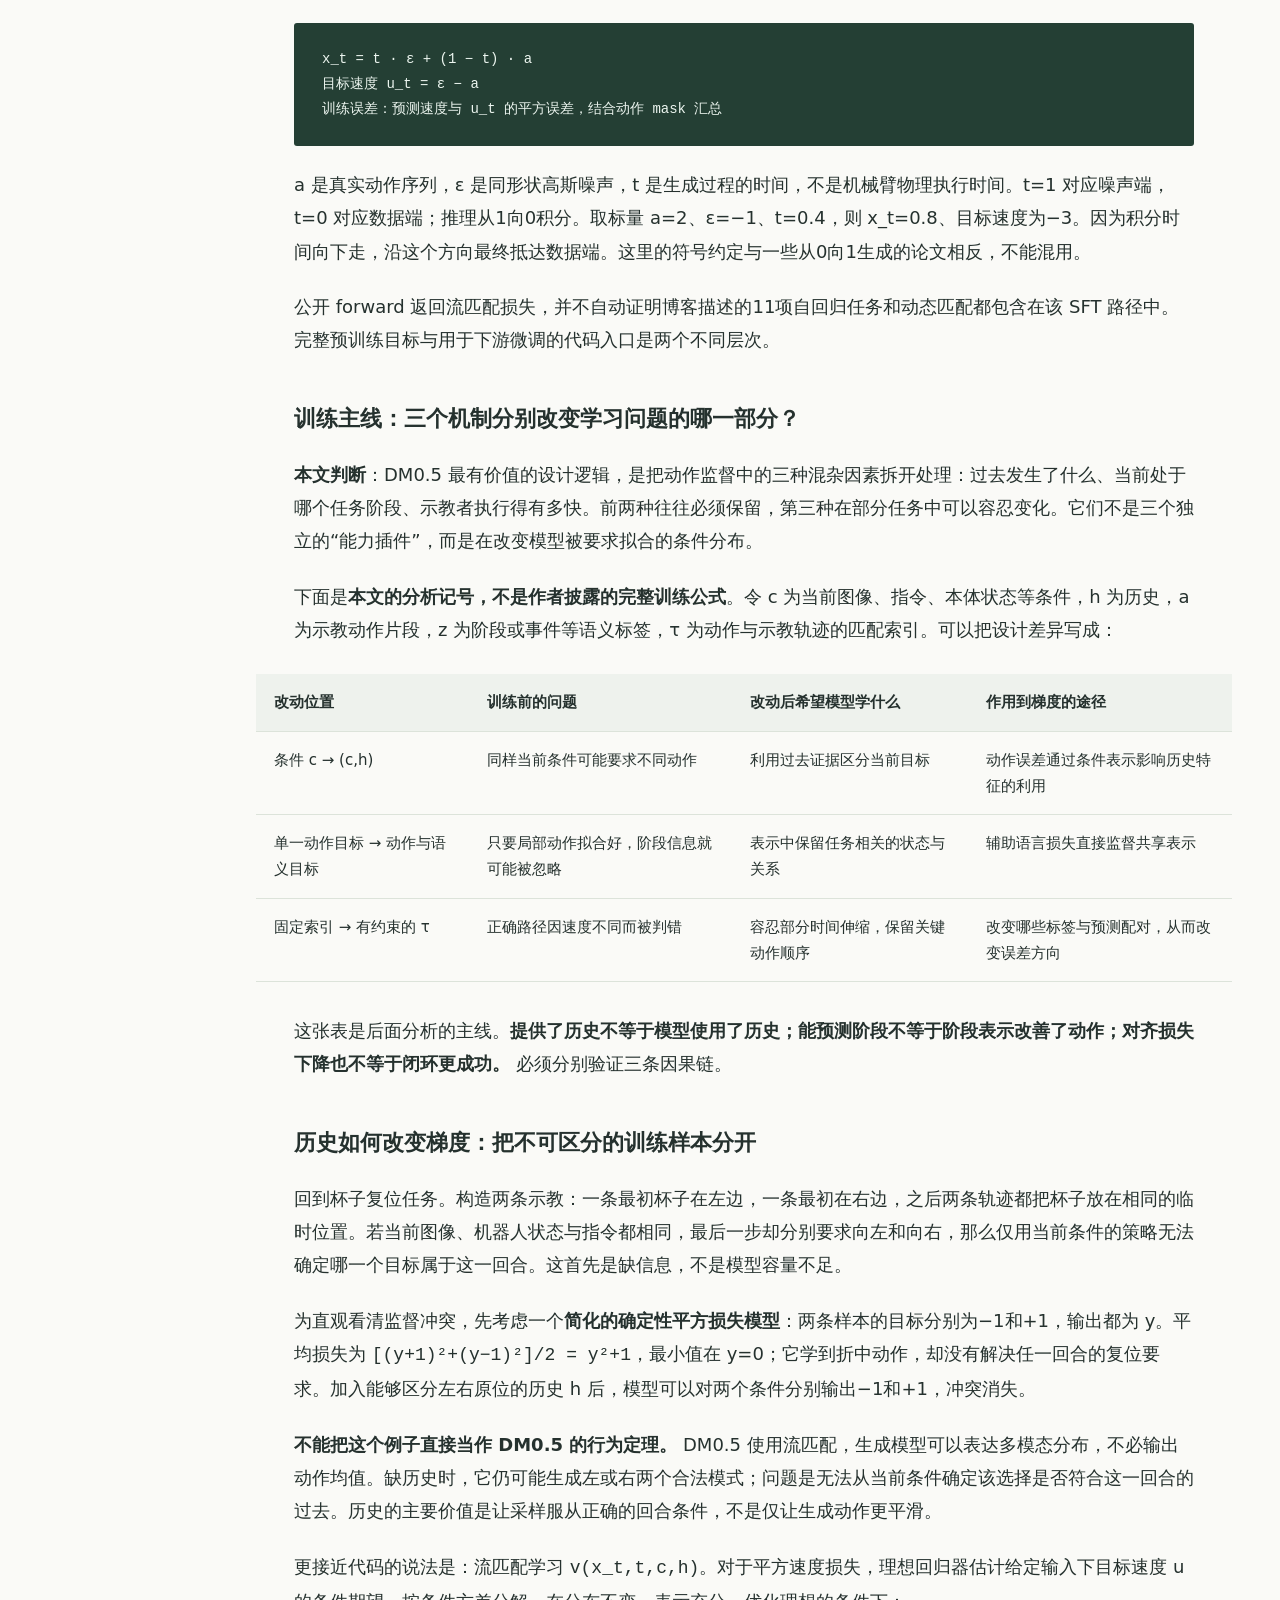
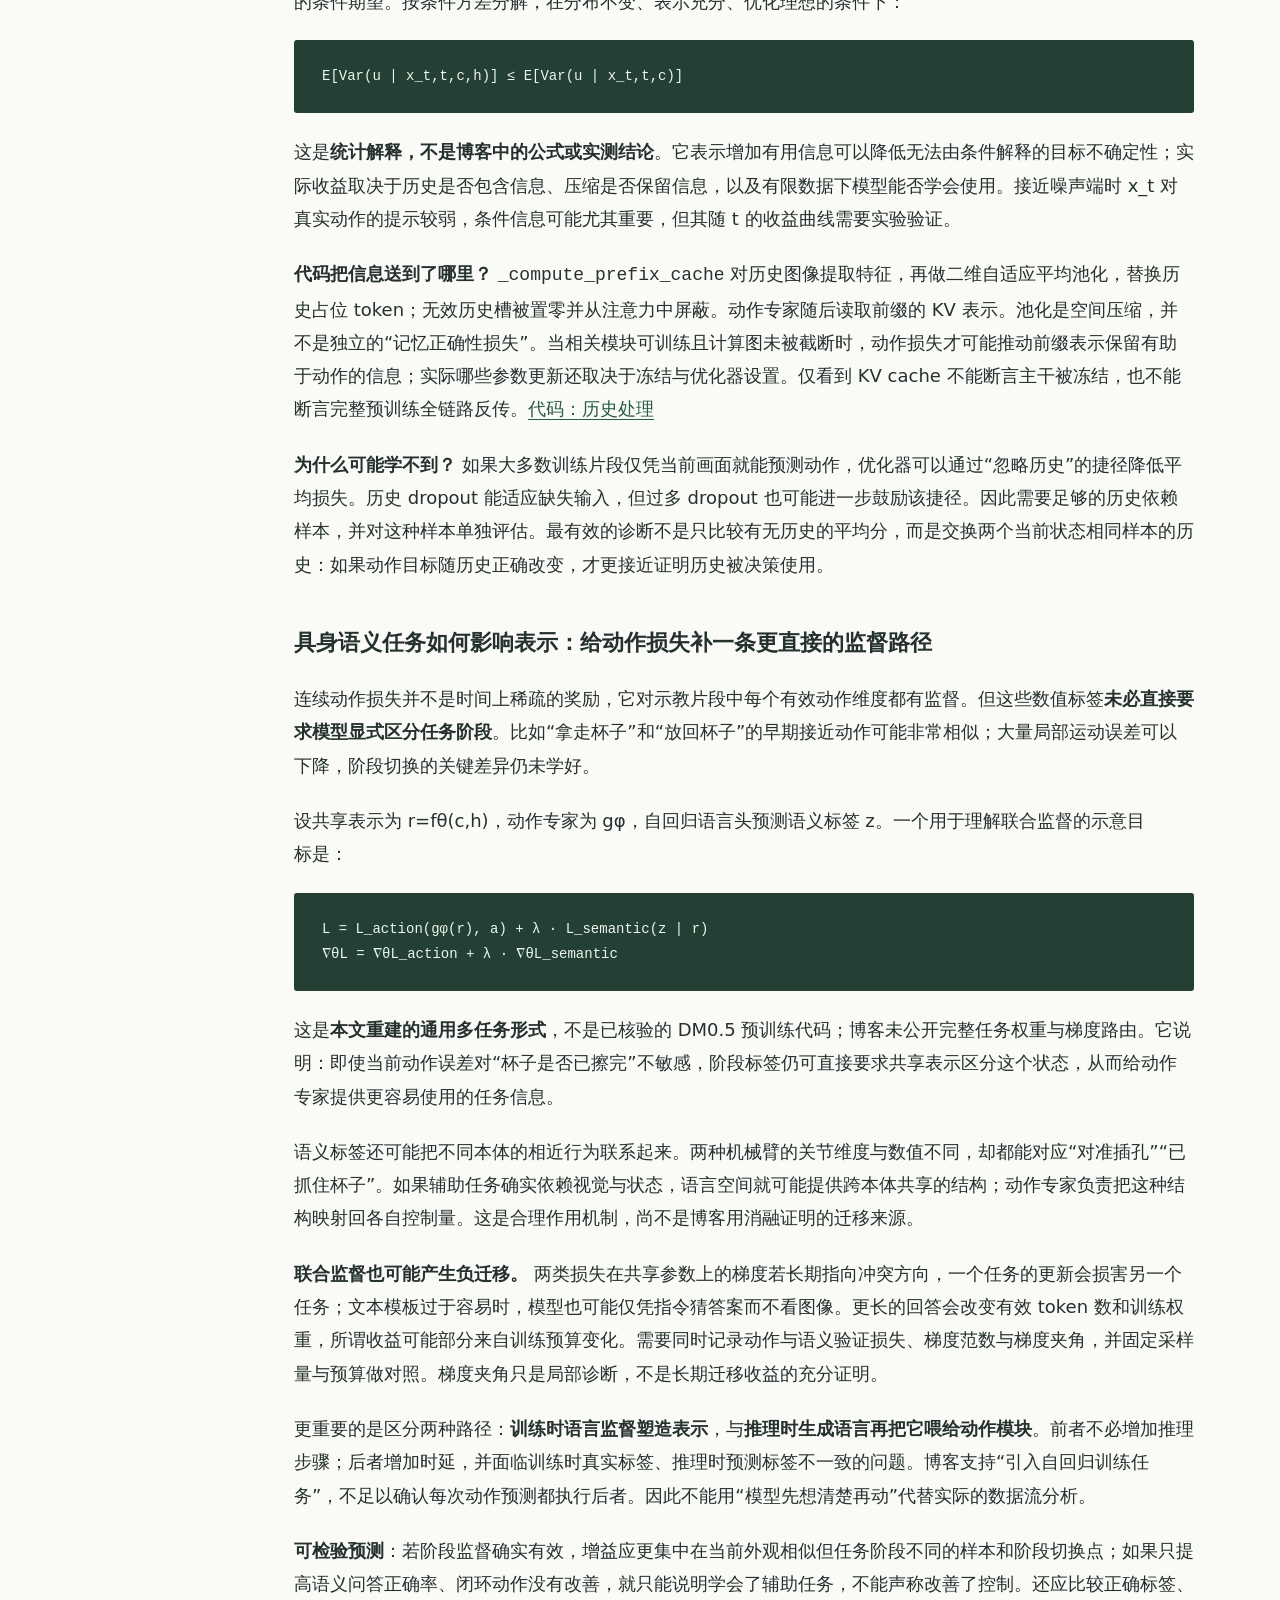
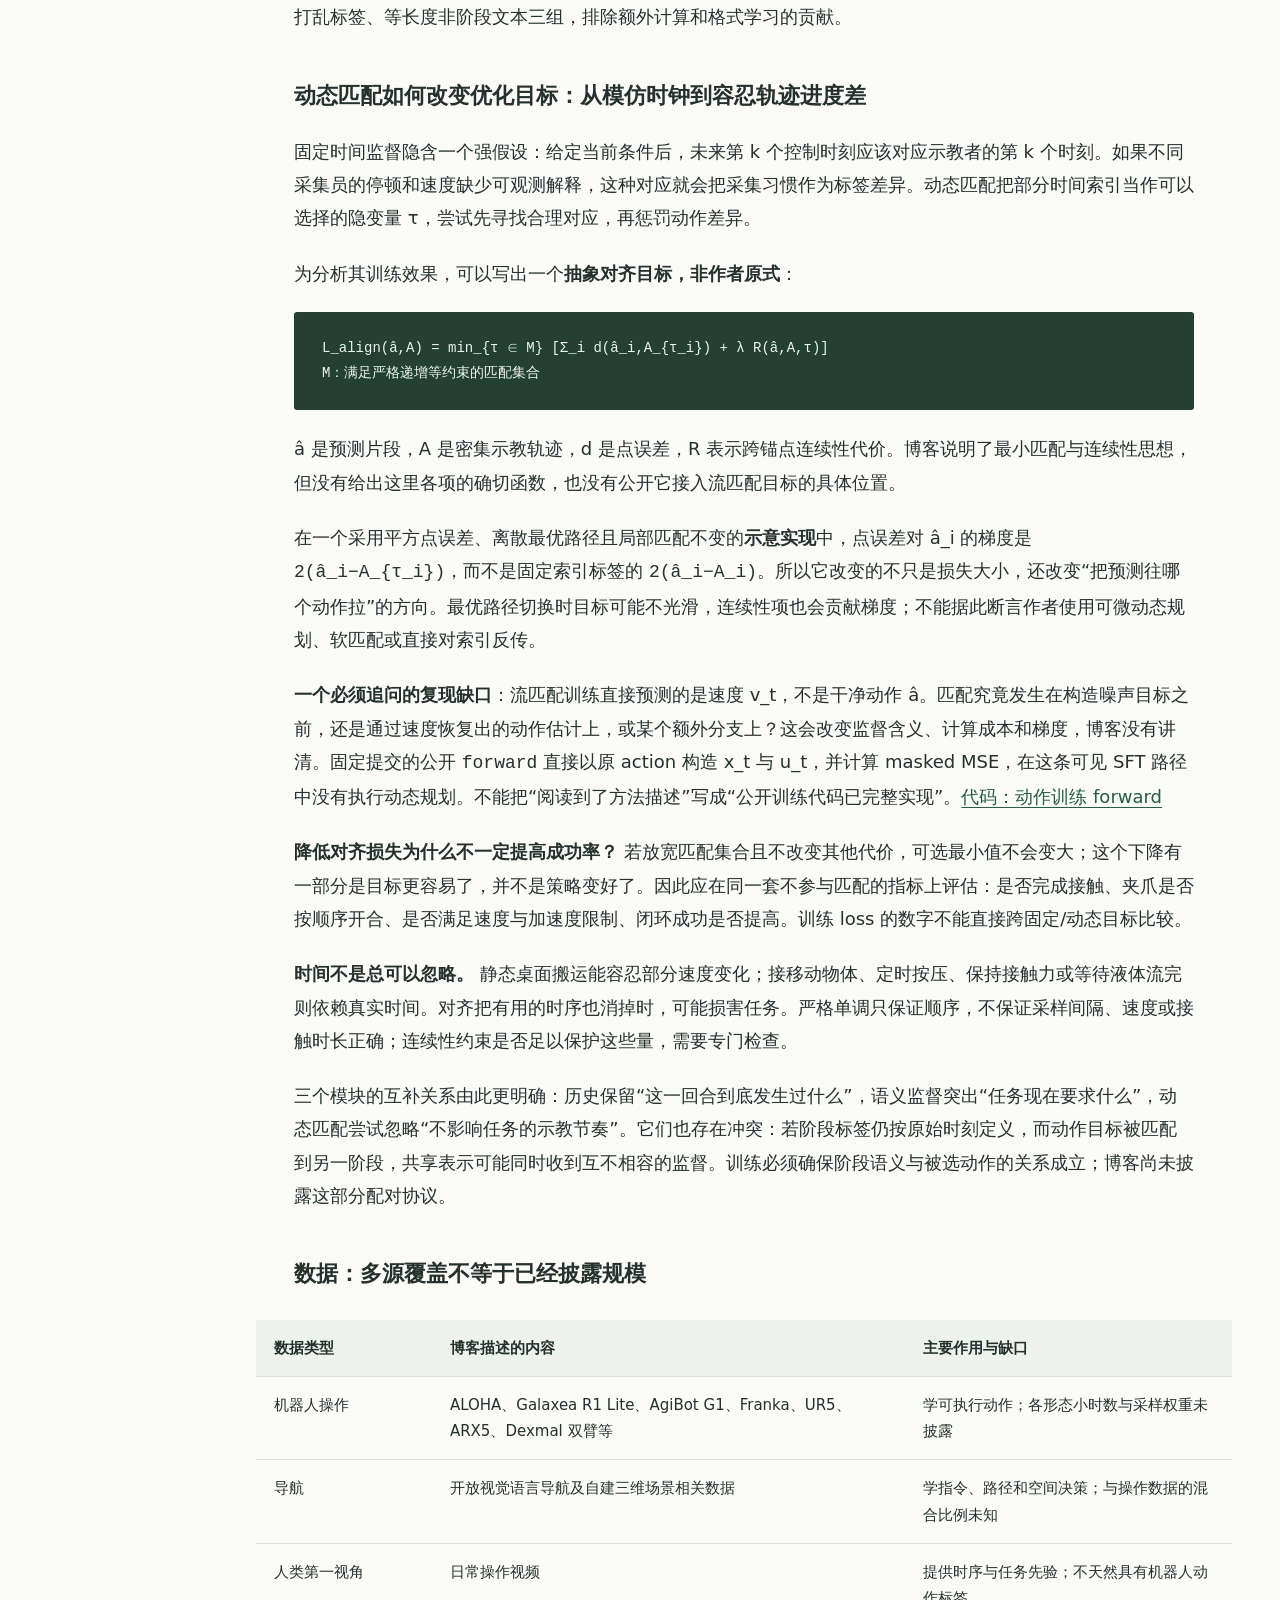
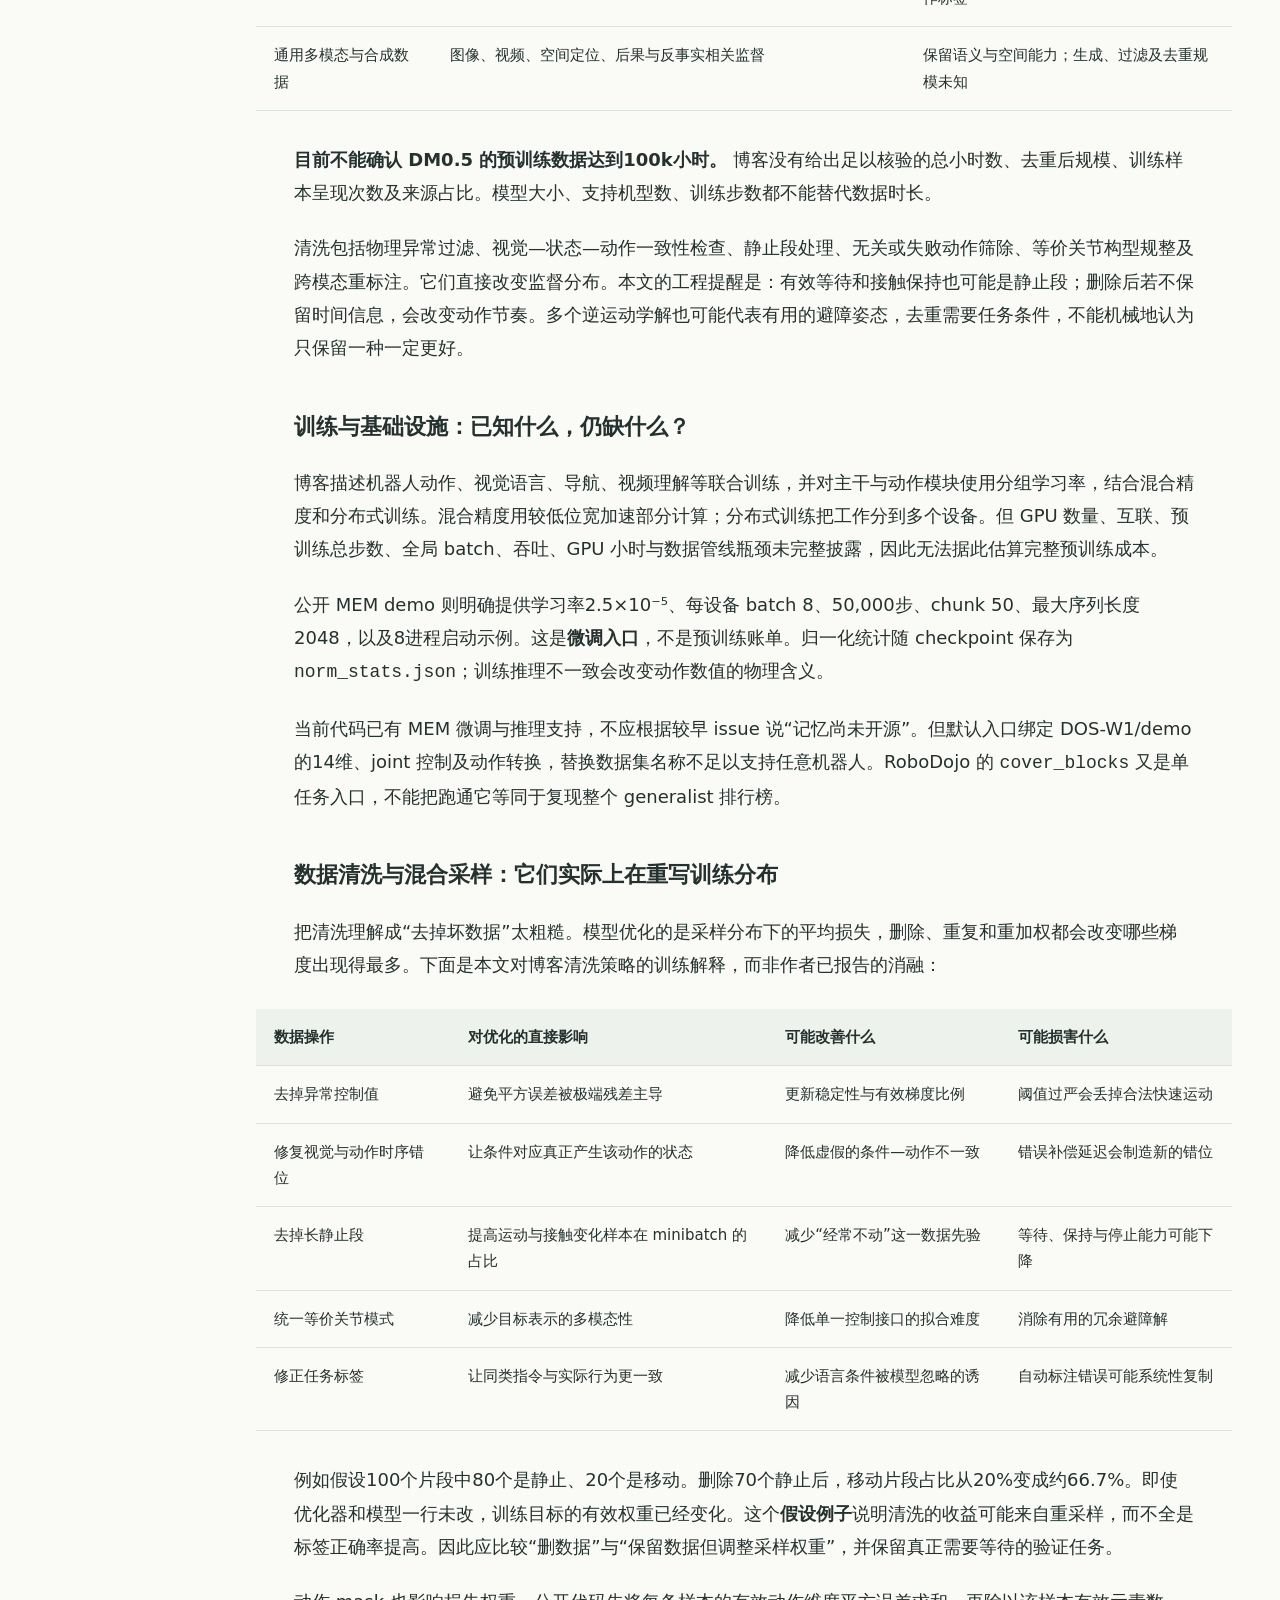
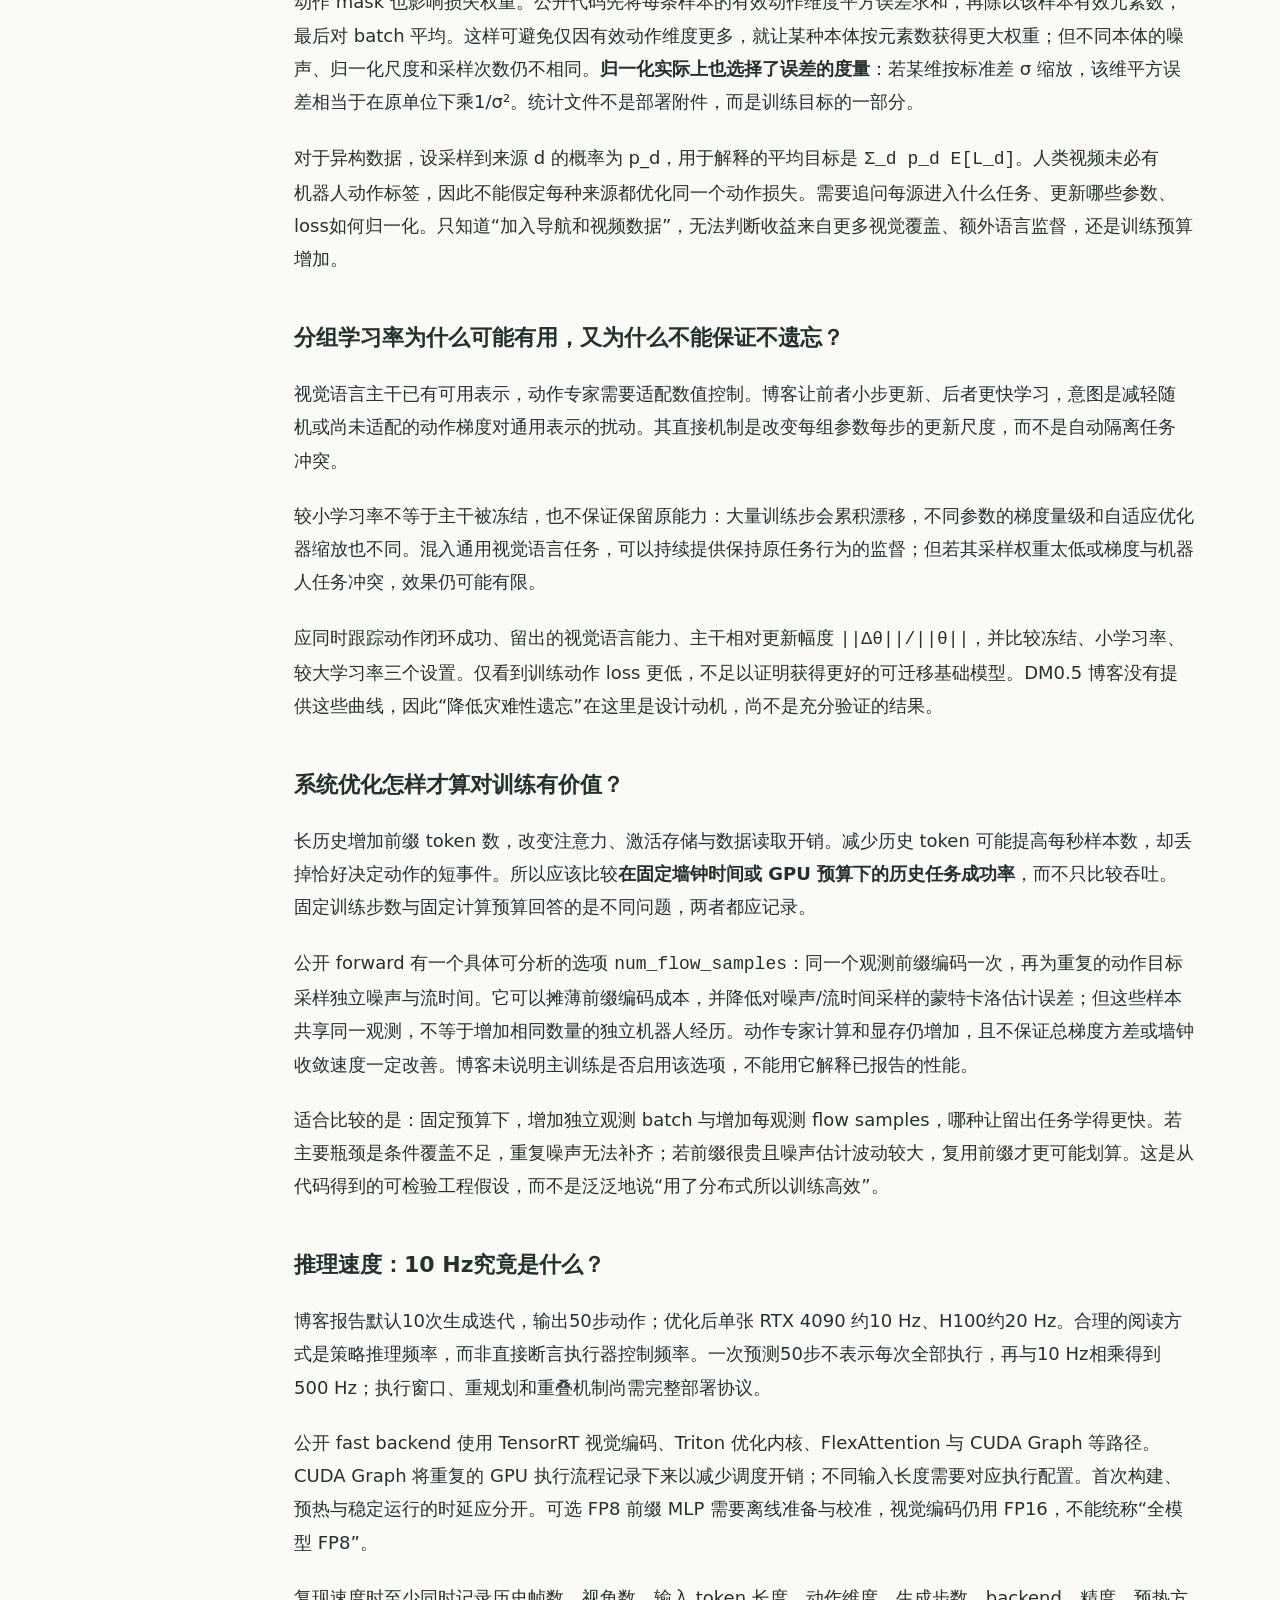
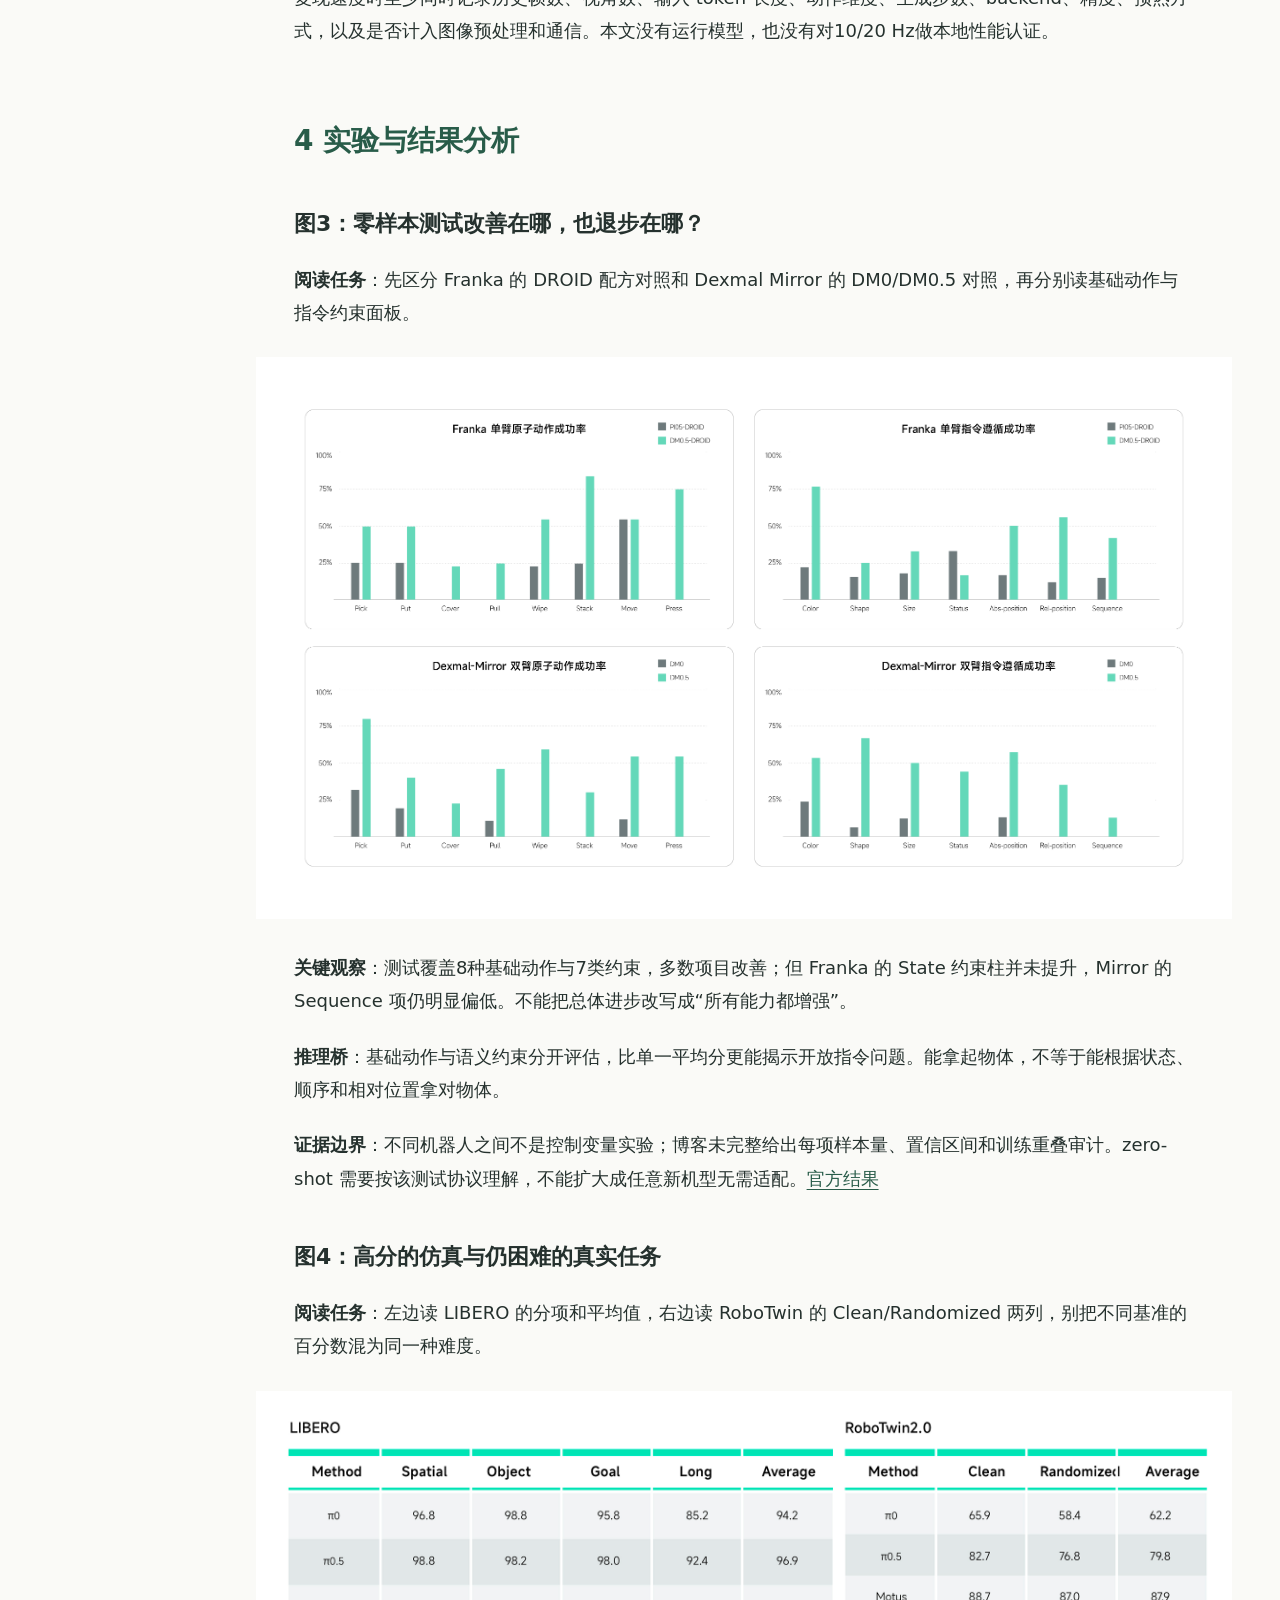
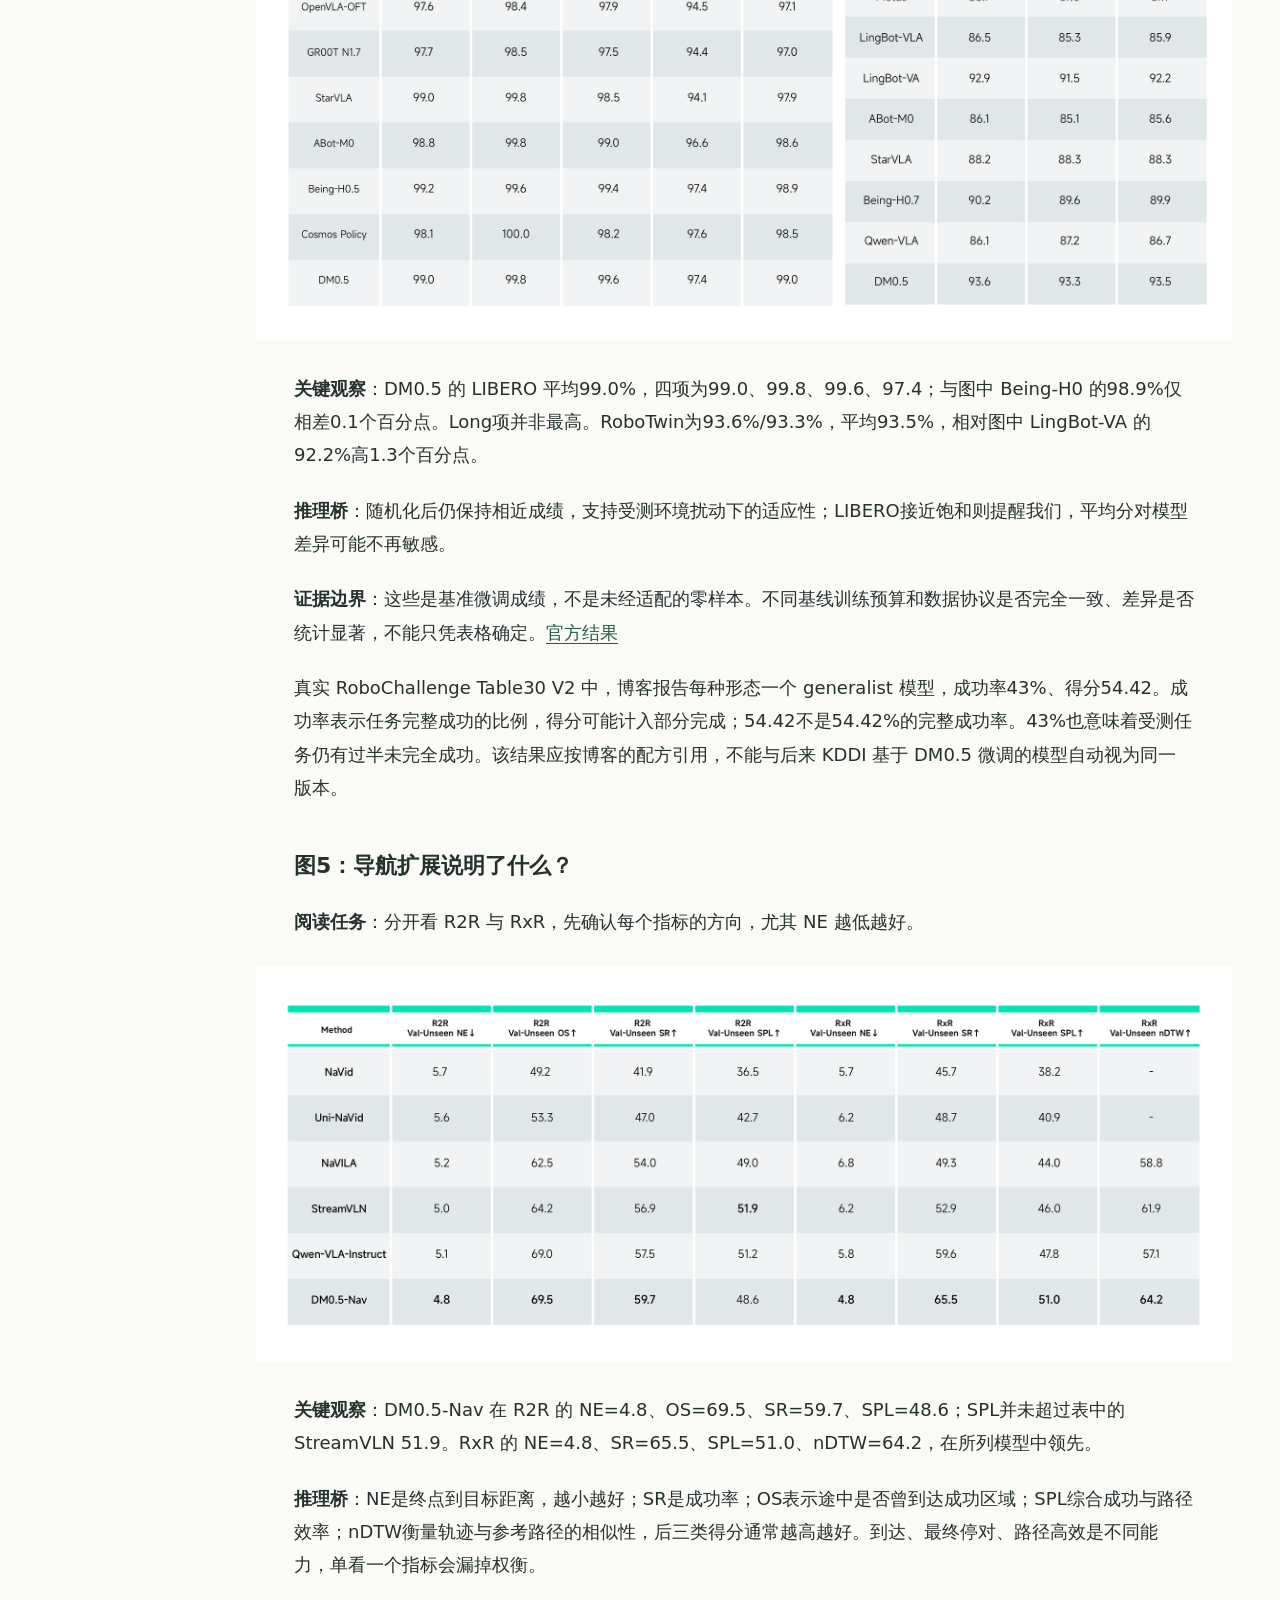
==== commit 86606976: "Apply Taste-guided editorial hierarchy and separate prose from evidence width" ====
--- a/notes/dm05/index.html
+++ b/notes/dm05/index.html
@@ -1,4 +1,5 @@
 <!DOCTYPE html>
+
 <html lang="zh-CN"><head><meta charset="utf-8"/><meta content="width=device-width,initial-scale=1" name="viewport"/><meta content="DM0.5 技术博客与开源实现深读：历史记忆、具身语义监督、动态动作对齐、数据与训练基础设施。" name="description"/><title>DM0.5 深读 · 观行</title><style>*{box-sizing:border-box}html{scroll-behavior:smooth;scroll-padding-top:24px}body{margin:0;background:#f5f2eb;color:#23323b;font:17px/1.85 system-ui,-apple-system,"Noto Sans CJK SC",sans-serif}aside{position:fixed;width:235px;inset:0 auto 0 0;padding:40px 22px;background:#183d43;color:white;overflow:auto}aside b{font-size:24px}aside small{display:block;color:#bad1cf;margin:12px 0 30px}aside a{display:block;color:#d5e5e2;text-decoration:none;font-size:14px;margin:16px 0}main{max-width:1090px;margin-left:235px;padding:54px 65px 100px}h1{font-size:42px;line-height:1.3;letter-spacing:-1px;margin:0 0 24px}h2{font-size:29px;border-top:2px solid #b7c8c1;padding-top:36px;margin-top:62px;color:#174e50}h3{font-size:22px;margin-top:36px;line-height:1.5}p{margin:18px 0}a{color:#166b76;text-underline-offset:3px}strong{color:#174e50}blockquote{margin:28px 0;padding:12px 24px;border-left:5px solid #bb7a35;background:#f0e7d6}img{max-width:100%;height:auto;display:block;border:1px solid #ddd9cd;border-radius:8px;cursor:zoom-in;margin:24px auto;background:white}table{width:100%;border-collapse:collapse;font-size:15px;display:block;overflow:auto;margin:25px 0}th,td{border-bottom:1px solid #d8ded8;text-align:left;padding:12px;min-width:150px;vertical-align:top}th{background:#e0e9e3}pre{white-space:pre-wrap;overflow-wrap:anywhere;background:#183d43;color:#ecf5ef;padding:25px;border-radius:10px;font-size:14px}li{margin:10px 0}dialog{border:0;padding:10px;width:96vw;max-width:1600px;background:white}dialog::backdrop{background:#000b}dialog img{max-height:88vh;width:auto;border:0;margin:auto;cursor:zoom-out}dialog button{float:right;padding:8px 15px}footer{border-top:1px solid #ccc;margin-top:50px;font-size:13px;color:#666}@media(max-width:950px){aside{position:static;width:auto;padding:20px}aside small{margin:5px 0}aside a{display:inline-block;margin:5px 14px 5px 0}main{margin:0;padding:30px 24px}h1{font-size:32px}h2{font-size:25px}}@media print{aside,dialog{display:none}main{margin:0;padding:0;max-width:none}h2,h3{break-after:avoid}img{max-height:70vh;object-fit:contain}body{font-size:11pt;background:white}}
 /* Balanced reading layout */
 body{padding-left:248px;background:#f5f3ed}
@@ -36,7 +37,7 @@
 <p>Dexmal · 官方技术博客与开源实现解读 · 核验日期：2026-11-02</p>
 <blockquote>
 <p><strong>先看重点</strong>：DM0.5 的三个设计分别改变训练的条件信息、共享表示目标和动作标签对应关系。历史使原本不可区分的样本可区分；具身语义任务给阶段信息更直接的梯度；动态匹配尝试去掉示教速度造成的监督差异。本文重点推导这三条作用链，并解释为什么降低训练损失仍不保证闭环成功。</p>
-</blockquote><div class="training-map"><b>重点阅读：方法怎样改变训练？</b><p><a href="#m11">历史如何改变梯度：把不可区分的训练样本分开</a> · <a href="#m12">具身语义任务如何影响表示：给动作损失补一条更直接的监督路径</a> · <a href="#m13">动态匹配如何改变优化目标：从模仿时钟到容忍轨迹进度差</a> · <a href="#m16">数据清洗与混合采样：它们实际上在重写训练分布</a> · <a href="#m18">系统优化怎样才算对训练有价值？</a></p></div>
+</blockquote><div class="training-map"><b>重点阅读：方法怎样改变训练？</b><p><a href="#m11">历史如何改变梯度：把不可区分的训练样本分开</a><a href="#m12">具身语义任务如何影响表示：给动作损失补一条更直接的监督路径</a><a href="#m13">动态匹配如何改变优化目标：从模仿时钟到容忍轨迹进度差</a><a href="#m16">数据清洗与混合采样：它们实际上在重写训练分布</a><a href="#m18">系统优化怎样才算对训练有价值？</a></p></div>
 <h2 id="s1">1 核心思想一句话总结</h2>
 <p>用历史上下文、具身语义监督和动态轨迹对齐，让动作策略适应更长、更复杂的任务。</p>
 <h2 id="s2">2 论文背景与动机</h2>
--- a/notes/reading.css
+++ b/notes/reading.css
@@ -1,28 +1,44 @@
-/* Shared, restrained reading layout for research notes. */
-:root{--reading-width:740px}
-body{font-size:17px;padding-left:224px}
-aside{width:224px;padding:30px 22px}
-main{max-width:960px;padding:52px 40px 88px}
+/* Taste Skill guided editorial layout: prose measure and evidence width are separate. */
+:root{
+ --reading-width:900px;--evidence-width:1020px;--rail-width:208px;
+ --paper:#fafaf7;--ink:#25312e;--muted:#58675e;--accent:#285c49;
+ --rail:#edf1eb;--surface:#eef2ed;--body-size:18px
+}
+body{padding-left:var(--rail-width);background:var(--paper);color:var(--ink);font-size:var(--body-size);line-height:1.85}
+aside{width:var(--rail-width);padding:32px 20px;background:var(--rail);color:var(--ink);border:0}
+aside b{font-size:24px;letter-spacing:0;color:var(--accent)}
+aside small{color:var(--muted);font-size:13px;line-height:1.7;margin:10px 0 26px}
+aside a{color:var(--muted);font-size:14px;line-height:1.65;margin:4px -8px;padding:11px 8px;border-radius:3px}
+aside a:hover,aside a:focus-visible{background:#dce6da;color:var(--accent)}
+aside .home-link{color:var(--muted);font-size:13px;margin-bottom:28px}
+main{width:100%;max-width:1116px;margin:0 auto;padding:52px 48px 96px}
 main>h1,main>h1+p,main>p,main>h2,main>h3,main>h4,
-main>ul,main>ol,main>pre,main>blockquote,main>footer,
-main>table,main>p:has(>img),main>.training-map{
+main>ul,main>ol,main>pre,main>blockquote,main>footer,main>.training-map{
  max-width:var(--reading-width);margin-left:auto;margin-right:auto
 }
-main>h1{font-size:clamp(29px,2.4vw,38px);line-height:1.5;letter-spacing:-.5px;margin-bottom:18px}
-main>p{line-height:1.9;margin-top:20px;margin-bottom:20px}
-main>h2{font-size:27px;line-height:1.55;margin-top:64px;margin-bottom:26px;padding-top:30px}
-main>h3{font-size:21px;line-height:1.6;margin-top:38px;margin-bottom:18px}
-main>blockquote{padding:12px 22px;margin-top:28px;margin-bottom:32px}
-main>p:has(>img){padding:8px;margin-top:26px;margin-bottom:28px;box-shadow:none;border-radius:8px}
-main img{max-width:100%;height:auto}
-main>table{font-size:14px;line-height:1.75;margin-top:26px;margin-bottom:28px}
-th,td{padding:13px 15px;min-width:140px}
-main>pre{font-size:13px;line-height:1.85;padding:22px 24px}
-main>.training-map{padding:20px 22px;margin-top:28px;margin-bottom:32px}
-.training-map p{font-size:0;margin:10px 0 0}
-.training-map a{display:block;font-size:14px;line-height:1.7;padding:6px 0;text-decoration-thickness:1px}
-@media(min-width:1700px){body{font-size:17px}main{padding-top:60px}}
-@media(max-width:1100px) and (min-width:951px){body{padding-left:208px}aside{width:208px}main{padding:42px 30px 76px}}
-@media(max-width:950px){body{padding-left:0}aside{width:100%;padding:20px 24px}main{padding:36px 28px 70px}}
-@media(max-width:520px){body{font-size:16px}main{padding:30px 22px 60px}main>h1{font-size:28px}main>h2{font-size:24px}main>h3{font-size:20px}main>p{line-height:1.85}main>blockquote{padding:10px 16px}main>pre{font-size:12px;padding:18px 15px}main>p:has(>img){padding:4px}main>.training-map{padding:16px 18px}th,td{padding:11px 12px;font-size:13px}}
-@media print{body{padding:0}main{max-width:none;padding:0}}
+main>h1{font-size:38px;line-height:1.45;letter-spacing:-.6px;margin-bottom:18px;color:var(--ink);text-wrap:balance}
+main>h1+p{font-size:14px;color:var(--muted);line-height:1.8;margin-top:0;margin-bottom:30px}
+main>p{font-size:var(--body-size);line-height:1.85;margin-top:22px;margin-bottom:22px;overflow-wrap:break-word}
+main>h2{font-size:28px;line-height:1.5;border:0;padding-top:0;margin-top:72px;margin-bottom:24px;color:var(--accent)}
+main>h3{font-size:22px;line-height:1.6;margin-top:44px;margin-bottom:16px;color:var(--ink);scroll-margin-top:28px}
+main>h4{font-size:20px;margin-top:32px;margin-bottom:14px}
+main strong{color:var(--ink)}
+main a{color:var(--accent);text-underline-offset:4px;text-decoration-thickness:1px}
+main>blockquote{padding:20px 26px;margin-top:28px;margin-bottom:28px;background:var(--surface);border:0;border-radius:3px}
+main>blockquote p{font-size:17px;line-height:1.85;margin:0}
+main>p:has(>img){max-width:var(--evidence-width);padding:0;margin:28px auto 32px;background:white;border:0;border-radius:0;box-shadow:none}
+main img{width:100%;height:auto;max-width:100%;border:0;border-radius:0}
+main>table{max-width:var(--evidence-width);font-size:15px;line-height:1.75;margin:28px auto 32px;border:0;border-radius:0;background:var(--paper);font-variant-numeric:tabular-nums}
+th,td{padding:15px 18px;min-width:150px;border-bottom:1px solid #dce3da}th{background:var(--surface)}
+main>pre{font-size:14px;line-height:1.8;padding:24px 28px;background:#243f34;border-radius:3px}
+main>.training-map{padding:0;margin-top:28px;margin-bottom:38px;background:none;border:0;border-radius:0}
+.training-map>b{font-size:17px;color:var(--ink)}
+.training-map p{display:grid;grid-template-columns:repeat(2,minmax(0,1fr));column-gap:28px;row-gap:0;font-size:0;margin:12px 0 0;line-height:1.6}
+.training-map a{display:block;font-size:14px;line-height:1.7;padding:9px 0;min-width:0}
+main>footer{border:0;padding-top:32px;margin-top:64px;color:var(--muted);font-size:14px}
+:focus-visible{outline-color:var(--accent)}
+@media(min-width:1700px){body{font-size:var(--body-size)}main{padding-top:64px}}
+@media(max-width:1100px) and (min-width:951px){body{padding-left:188px}aside{width:188px;padding:28px 18px}main{padding:44px 32px 76px}}
+@media(max-width:950px){body{padding-left:0}aside{position:relative;width:auto;padding:18px 28px}aside .home-link{display:inline-block;font-size:13px;margin:0 22px 8px 0;padding:0}aside b{display:inline;font-size:20px}aside small{display:none}aside>a:not(.home-link){display:inline-block;font-size:13px;padding:10px 8px;margin:4px 4px 0 0;background:none}main{padding:36px 32px 72px}}
+@media(max-width:520px){:root{--body-size:16px}aside{padding:16px 20px}aside b{font-size:19px}aside>a:not(.home-link){font-size:12px;padding:10px 6px;margin:0}main{padding:30px 20px 56px}main>h1{font-size:27px;line-height:1.5;letter-spacing:-.35px}main>h2{font-size:24px;margin-top:52px;margin-bottom:20px}main>h3{font-size:20px;margin-top:34px;margin-bottom:14px}main>p{line-height:1.85;margin:20px auto}main>h1+p{font-size:13px}main>blockquote{padding:18px 20px}main>blockquote p{font-size:16px}main>pre{font-size:12px;padding:18px 16px}main>p:has(>img){margin:24px auto}th,td{font-size:13px;padding:12px;min-width:140px}.training-map p{display:block}.training-map a{font-size:14px;padding:10px 0}main>footer{font-size:13px}}
+@media print{body{padding:0;background:white}main{max-width:none;padding:0}aside{display:none}}
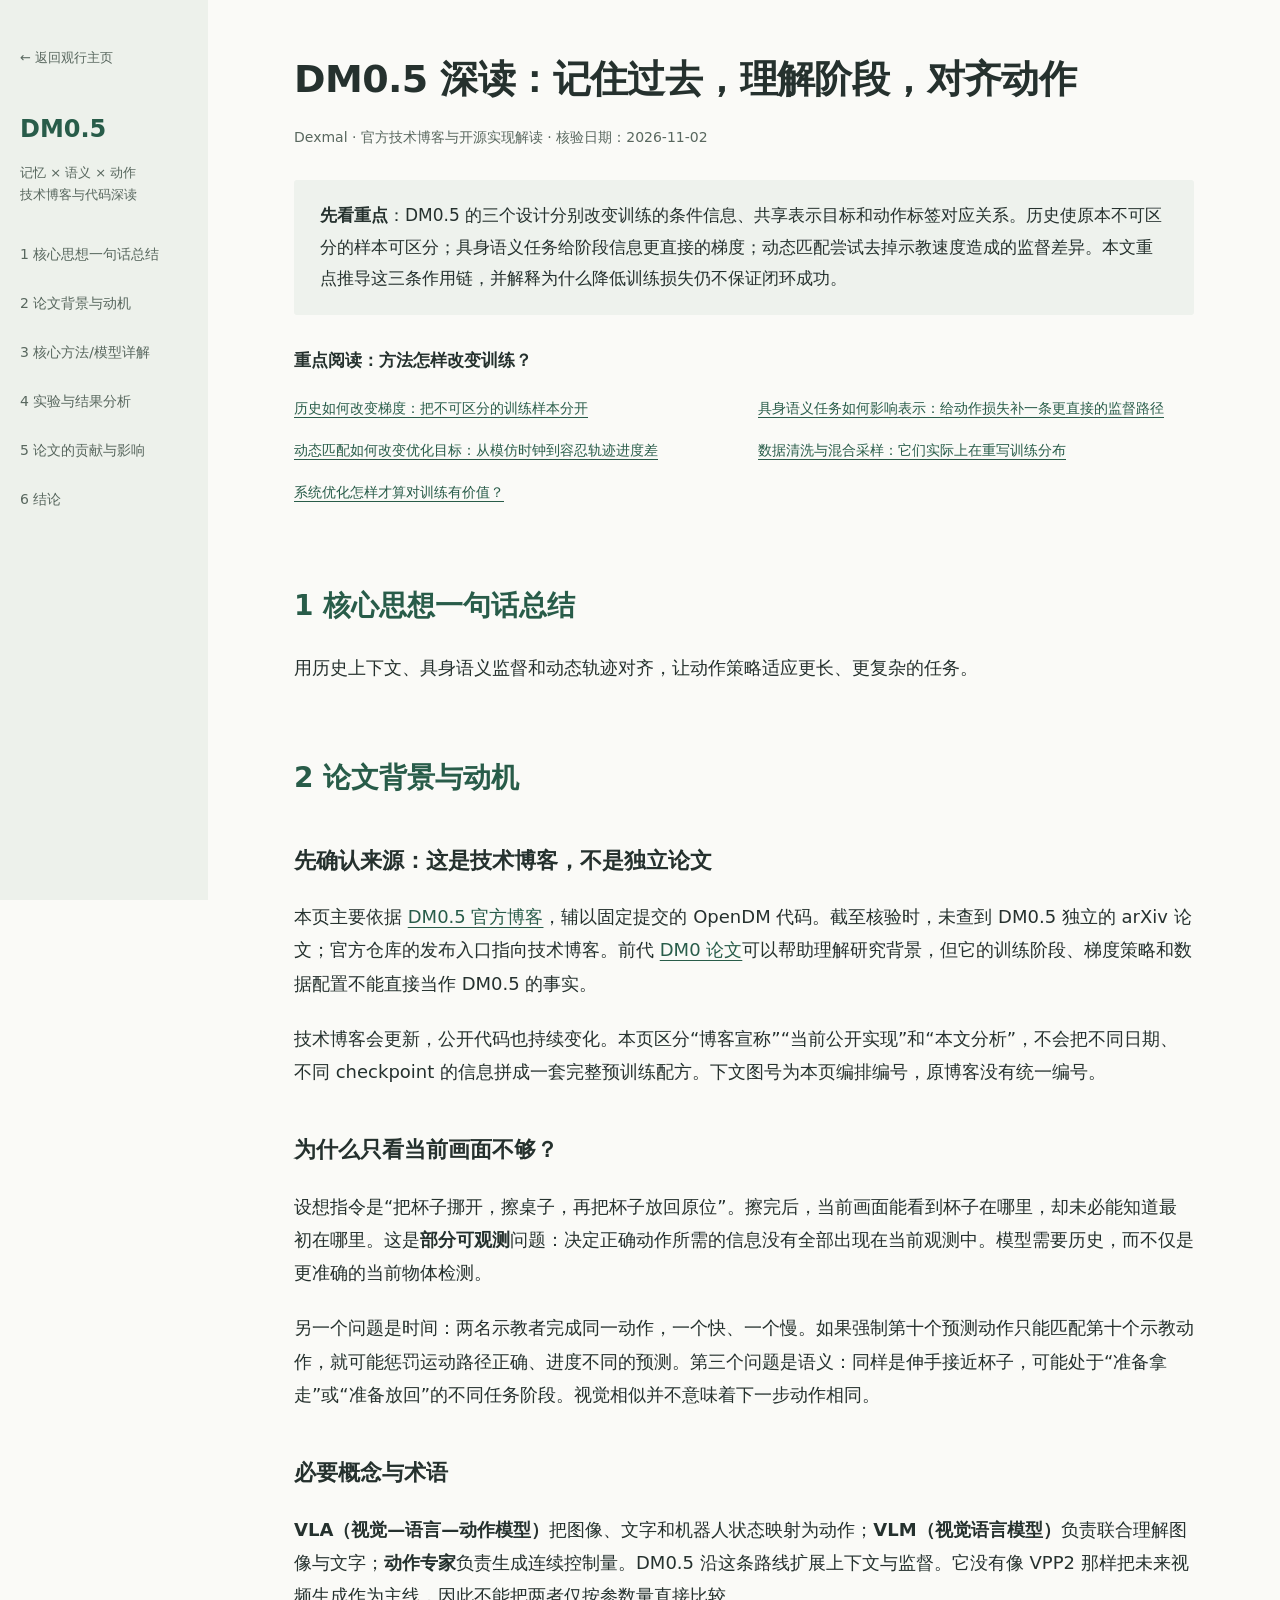
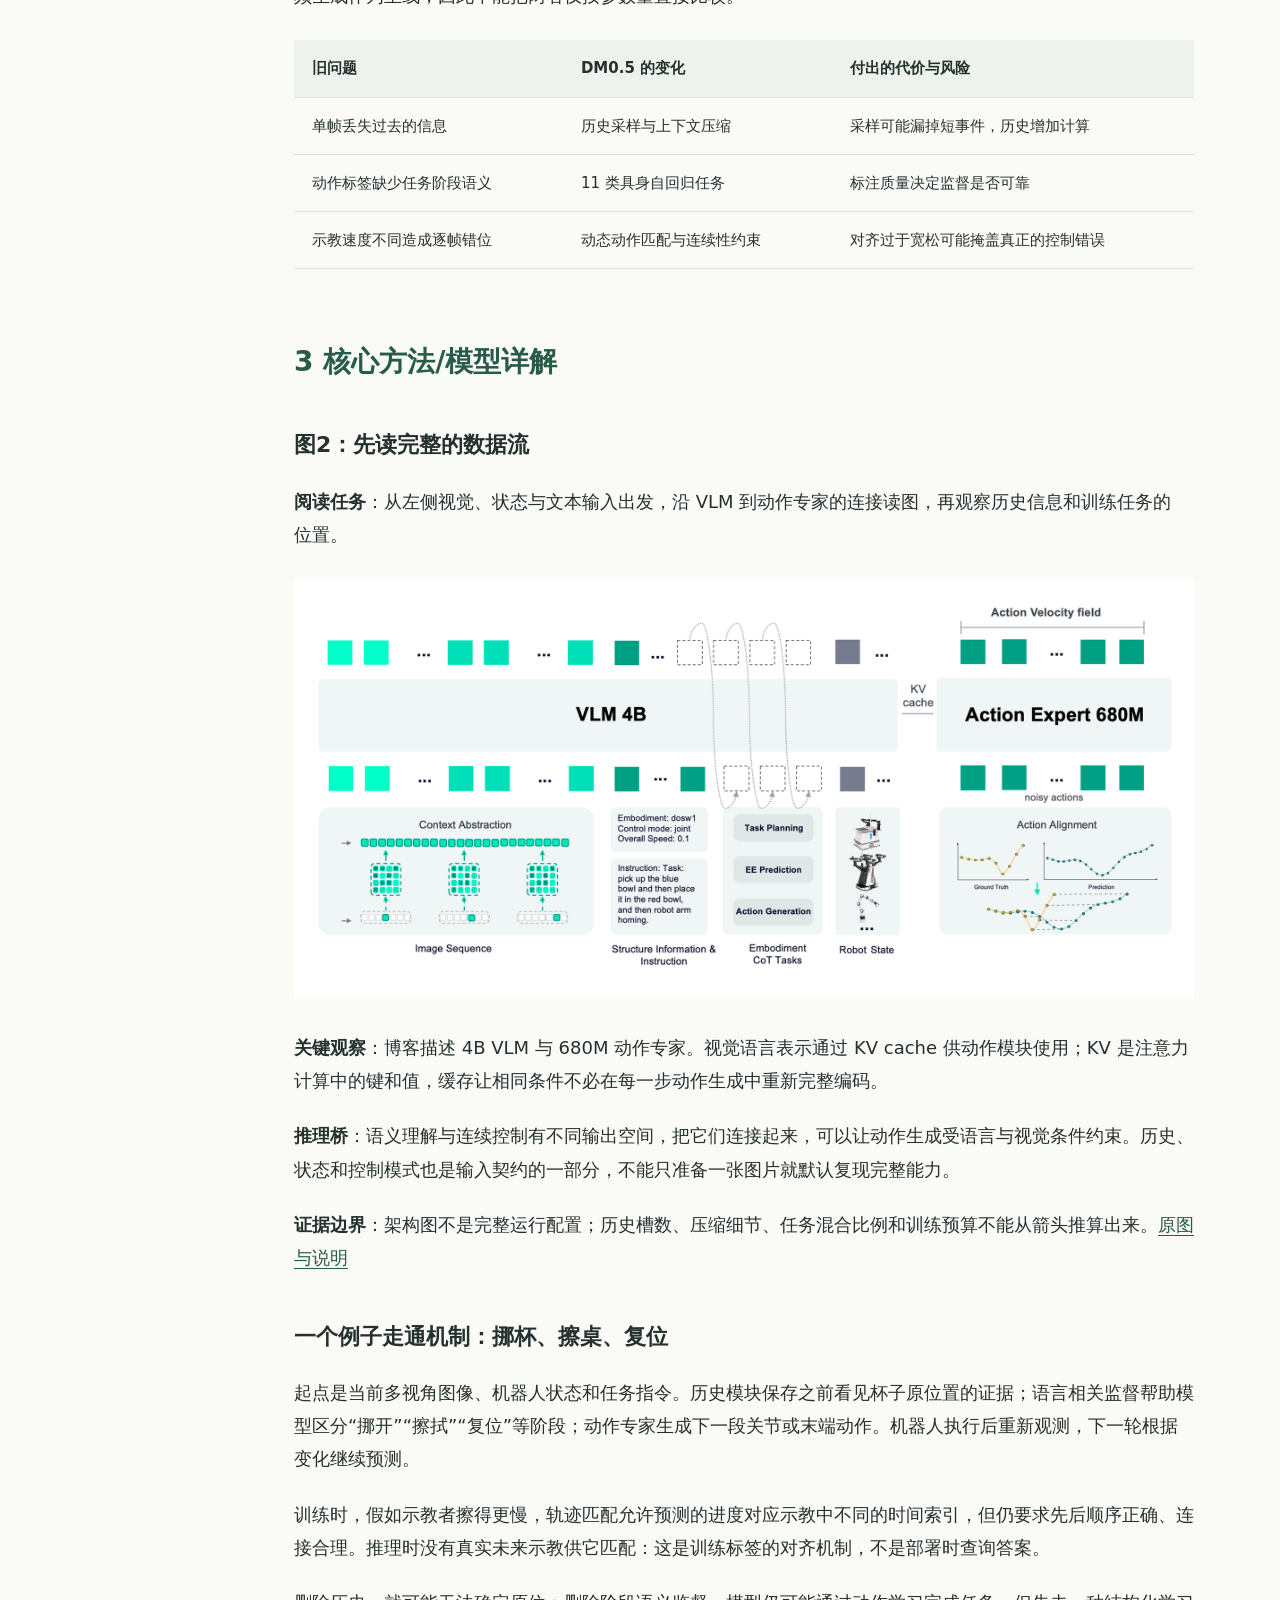
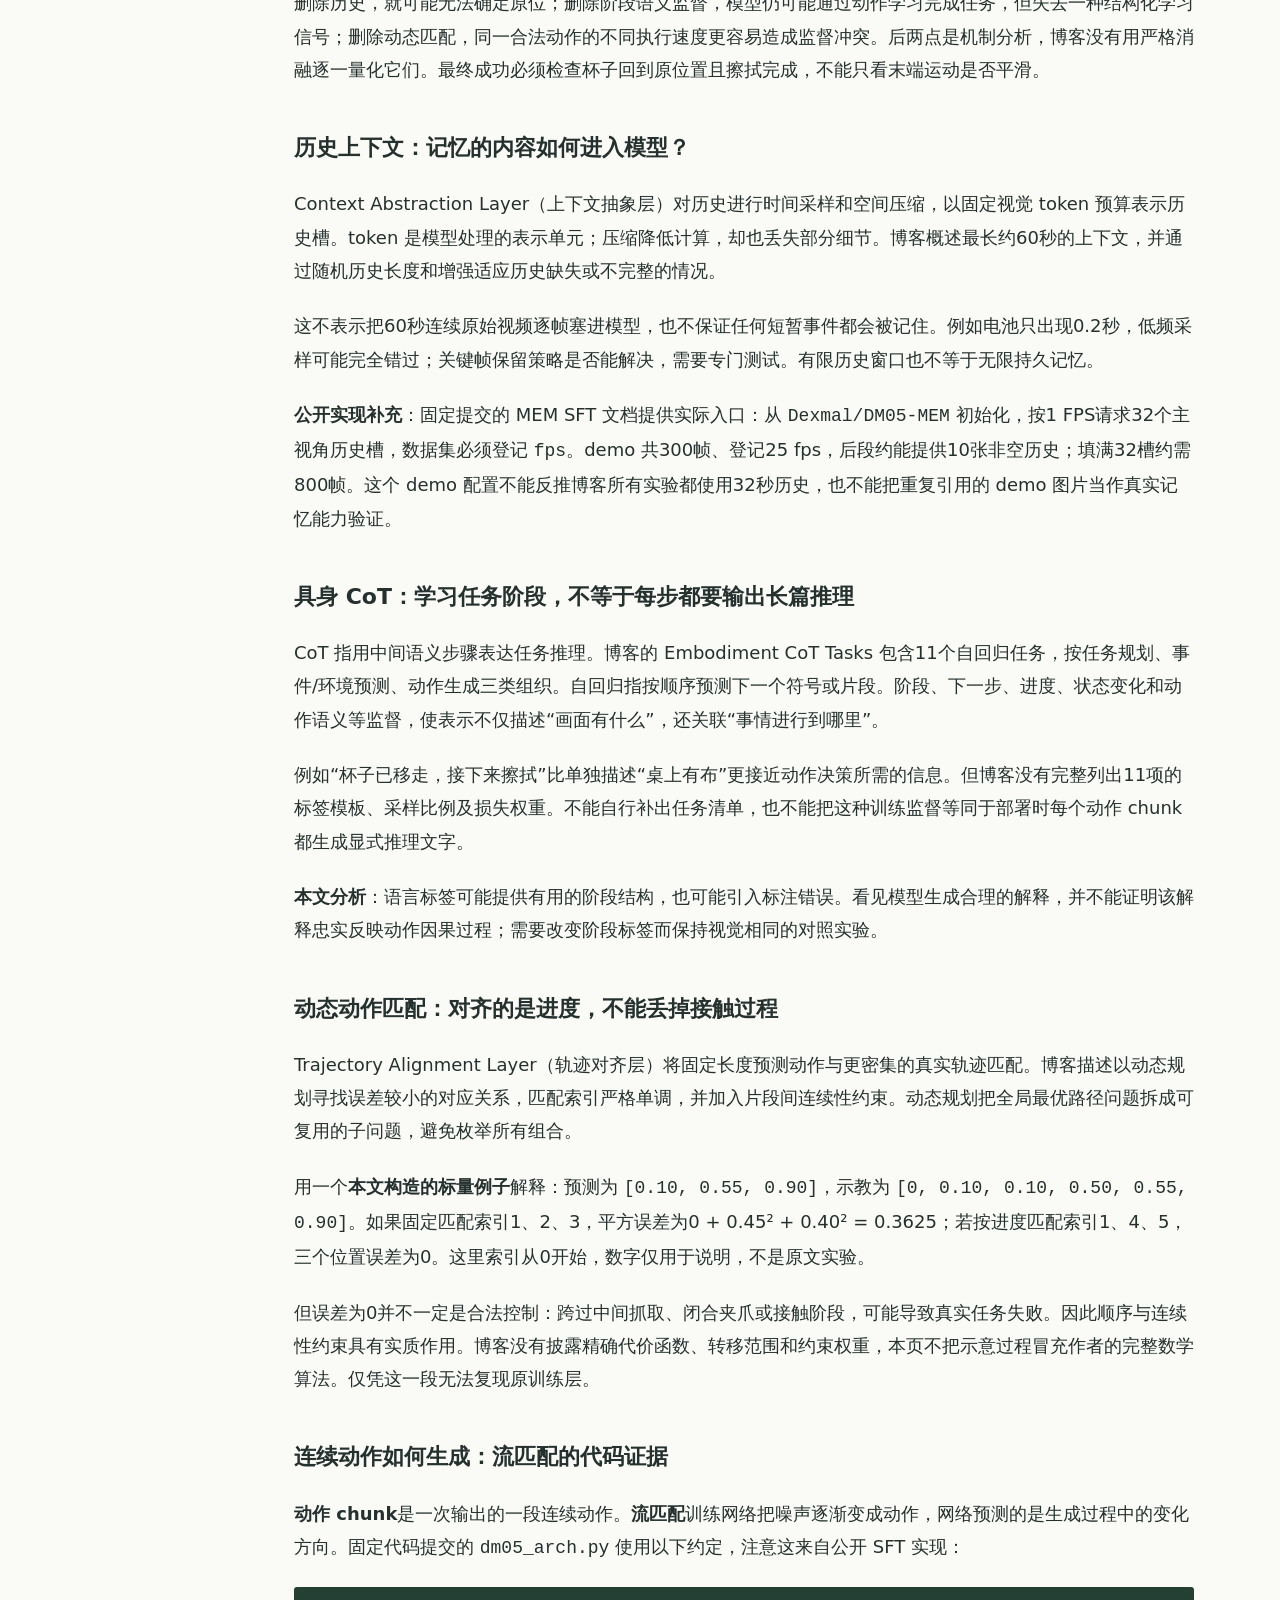
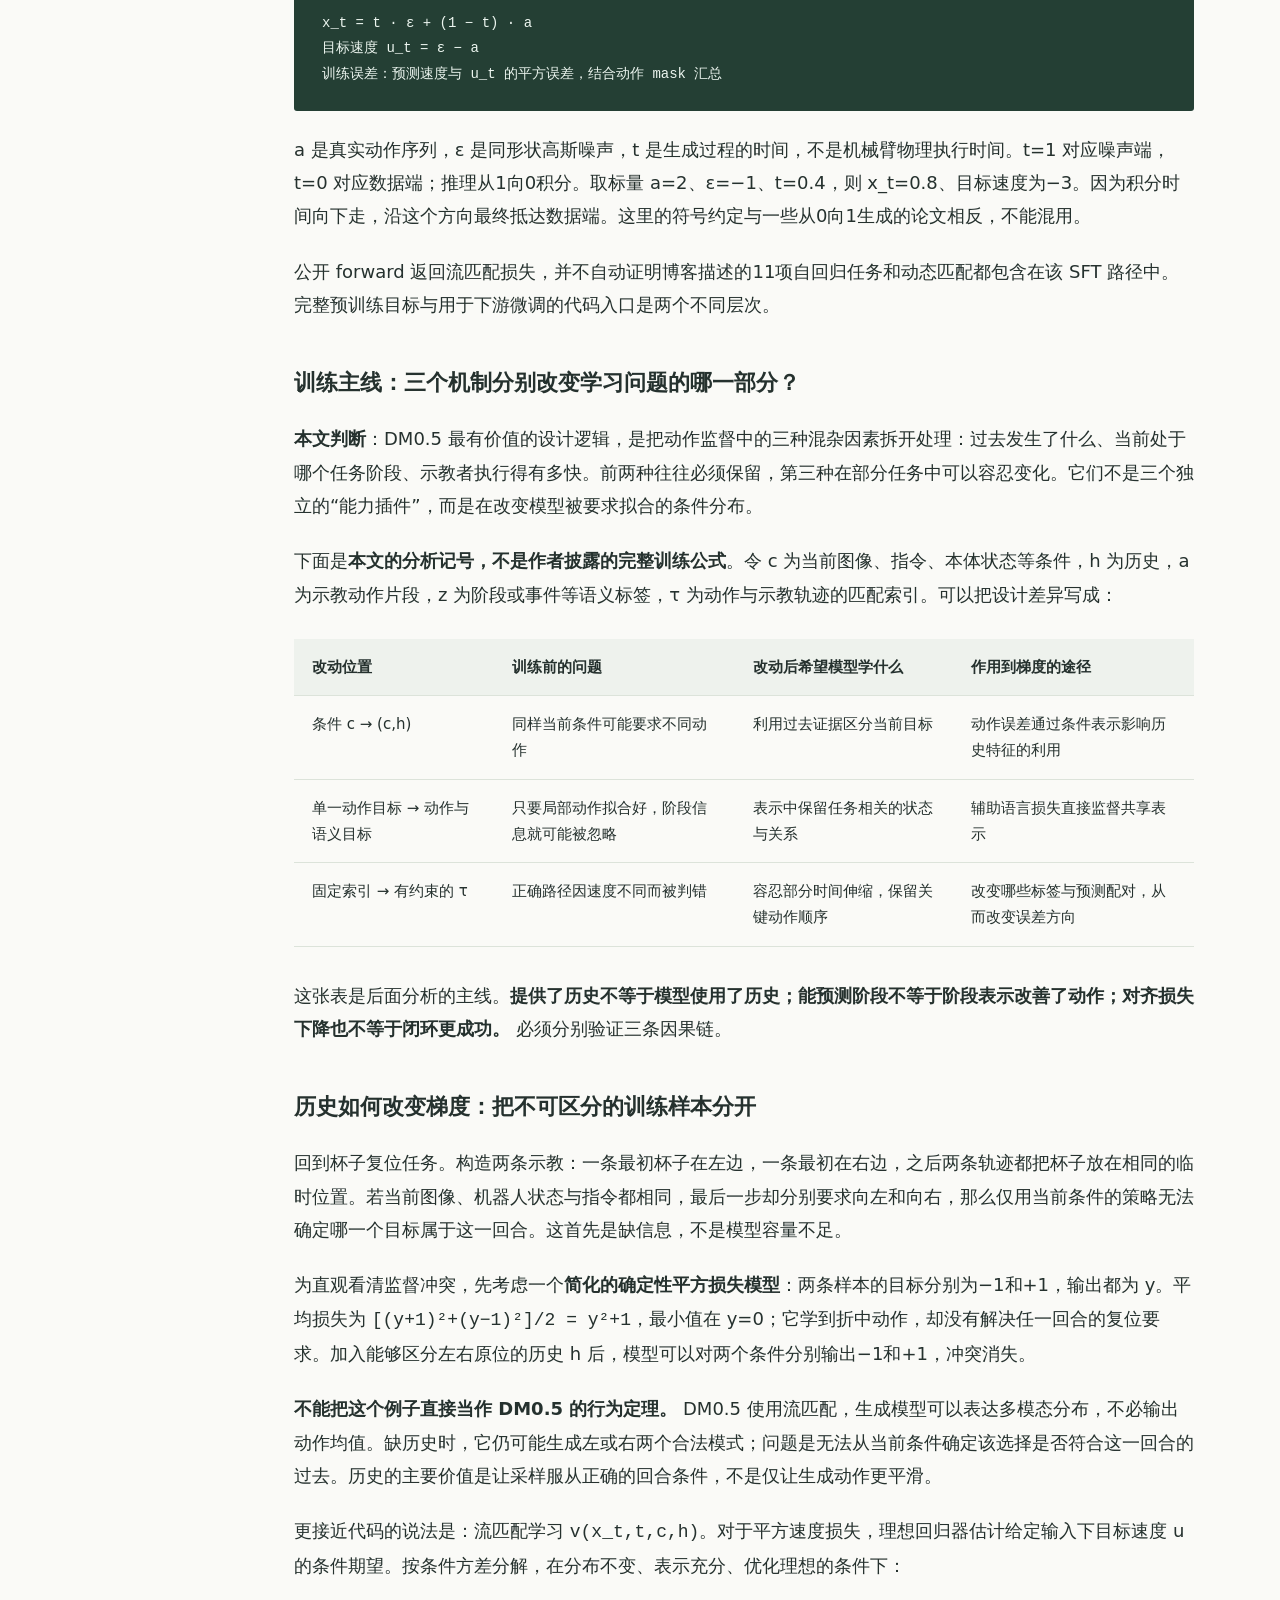
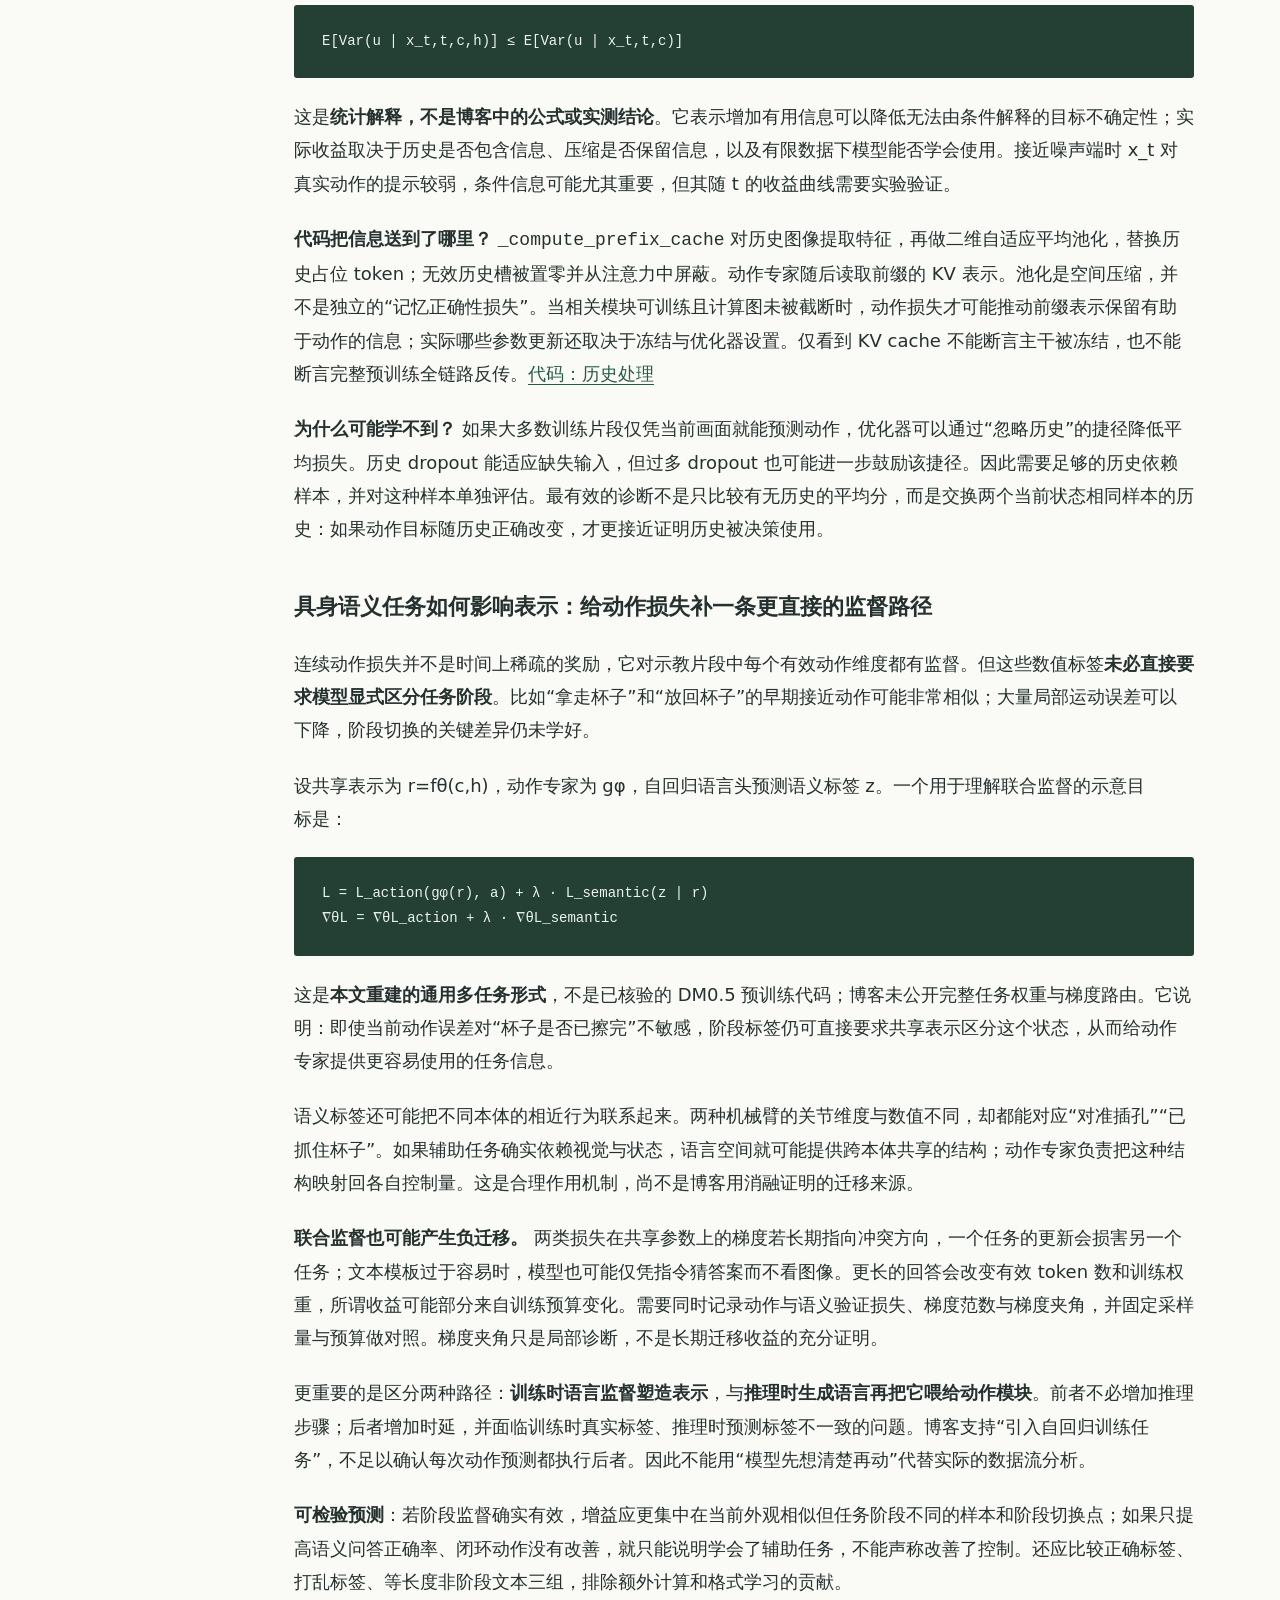
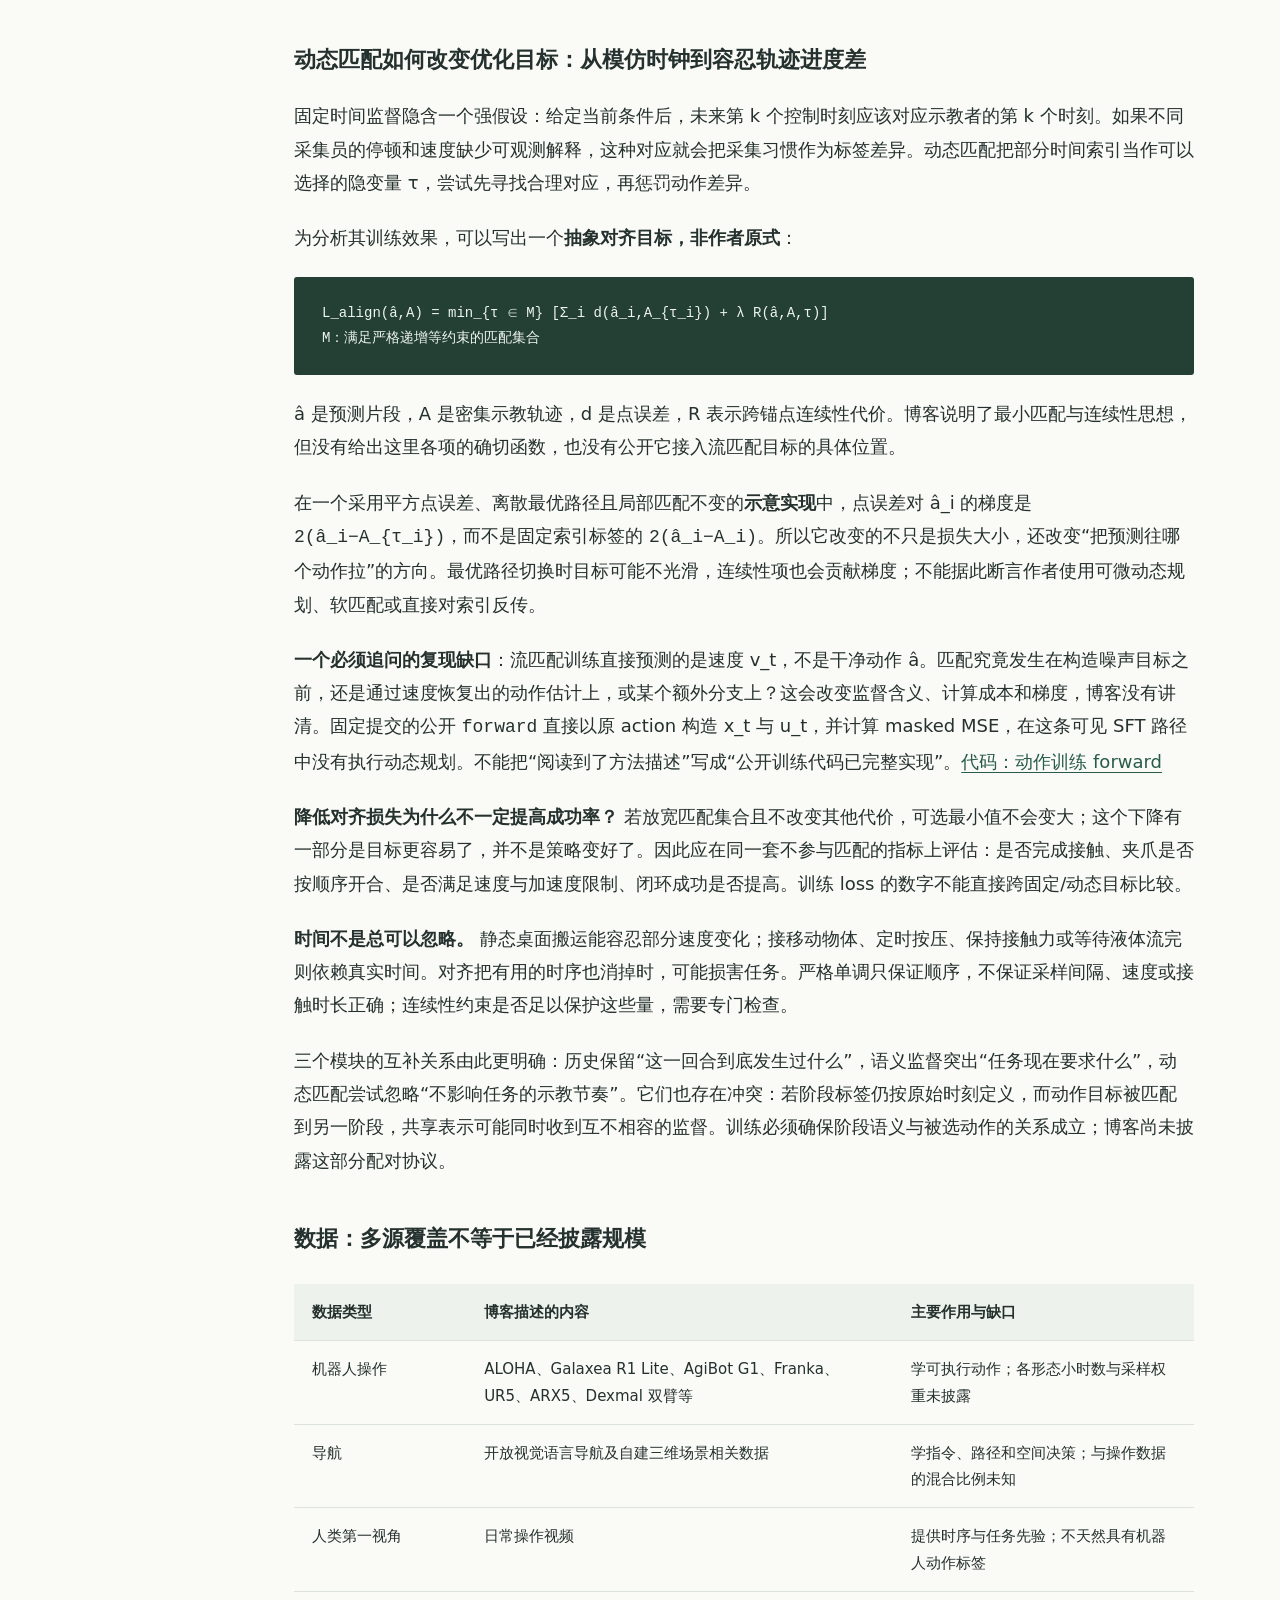
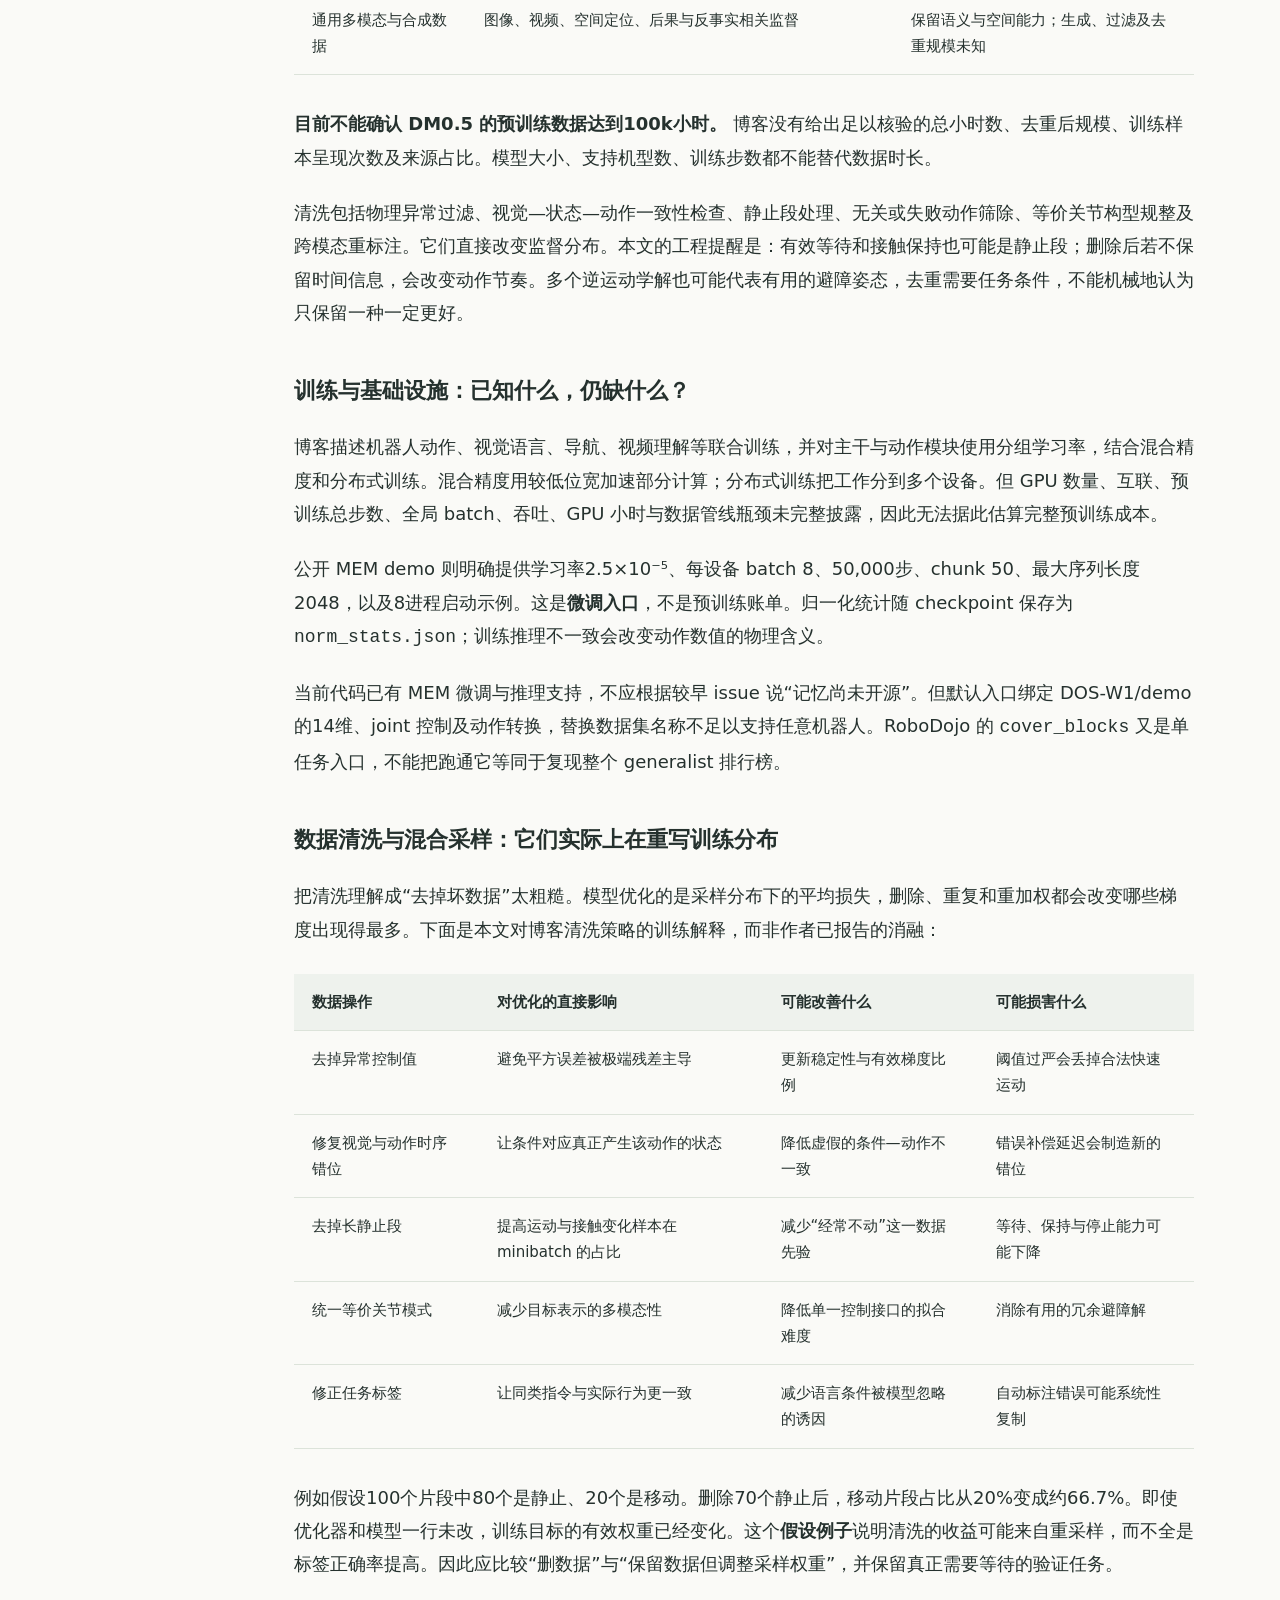
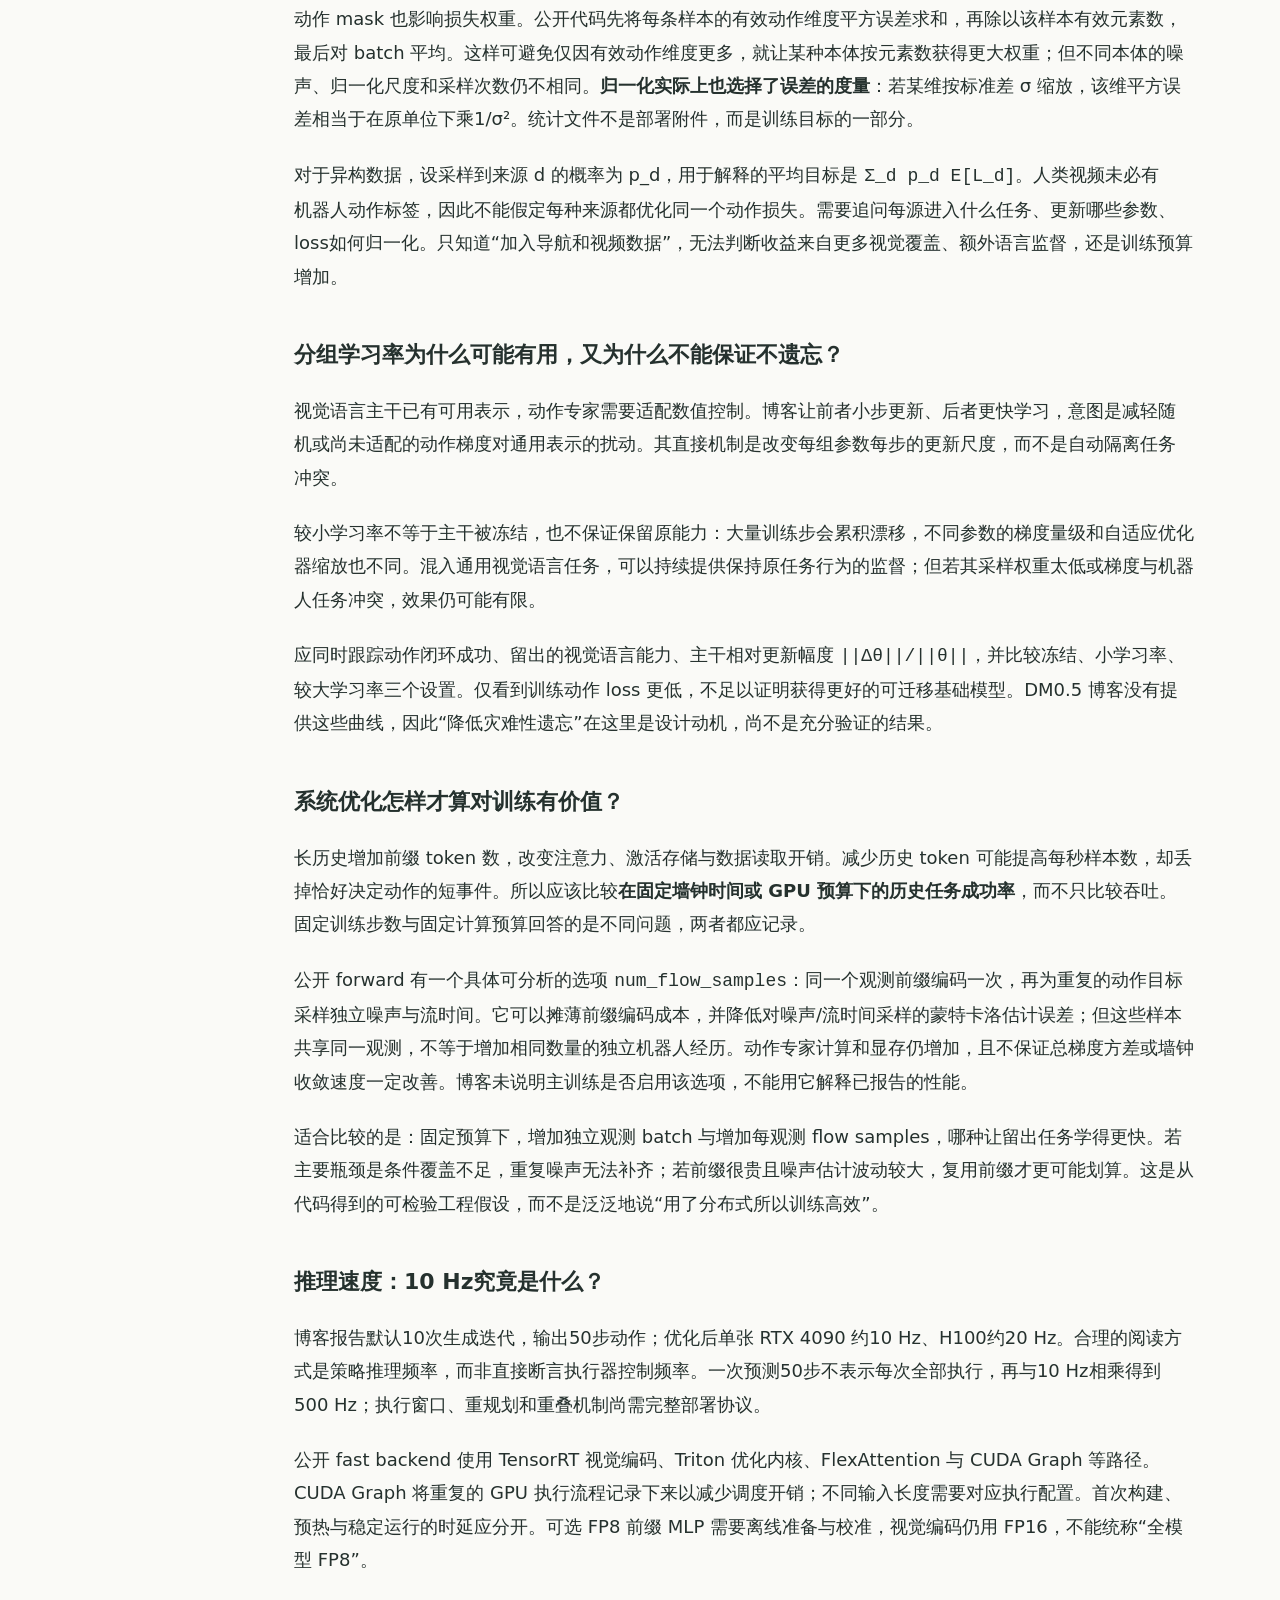
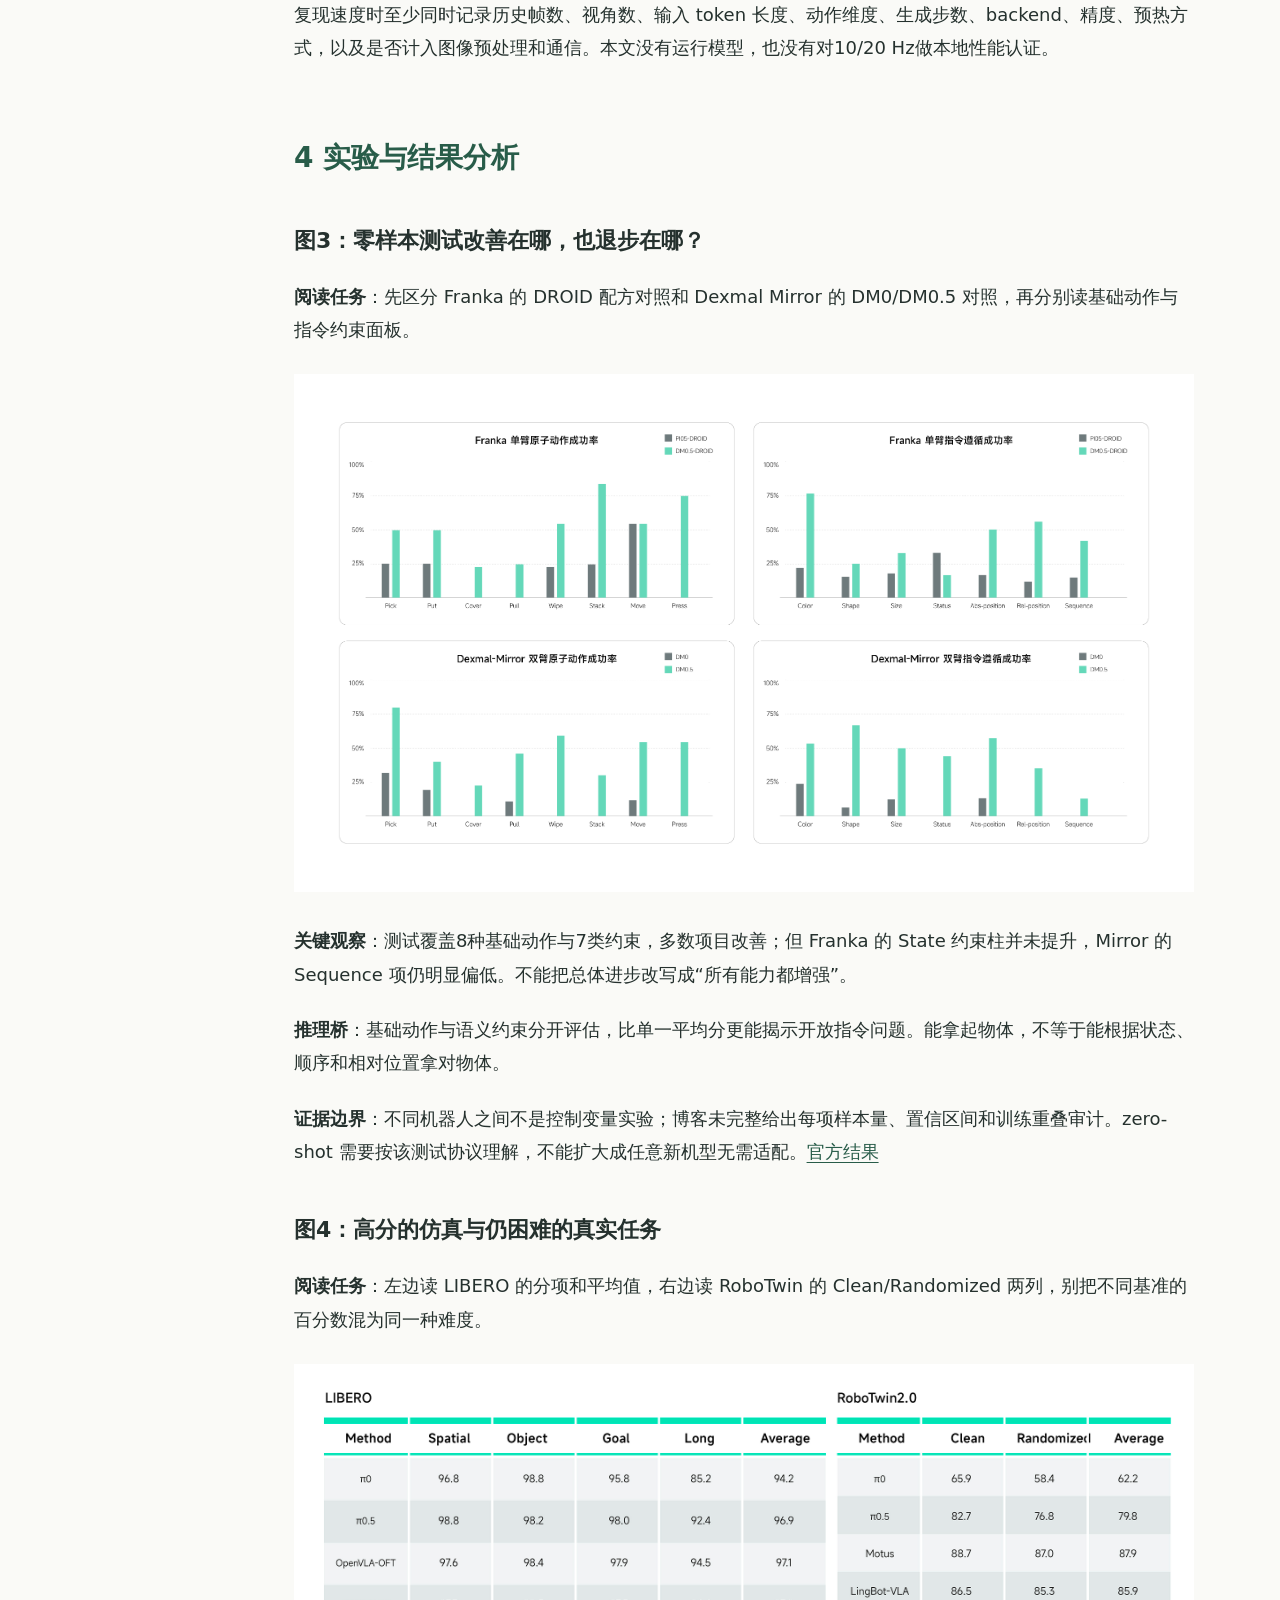
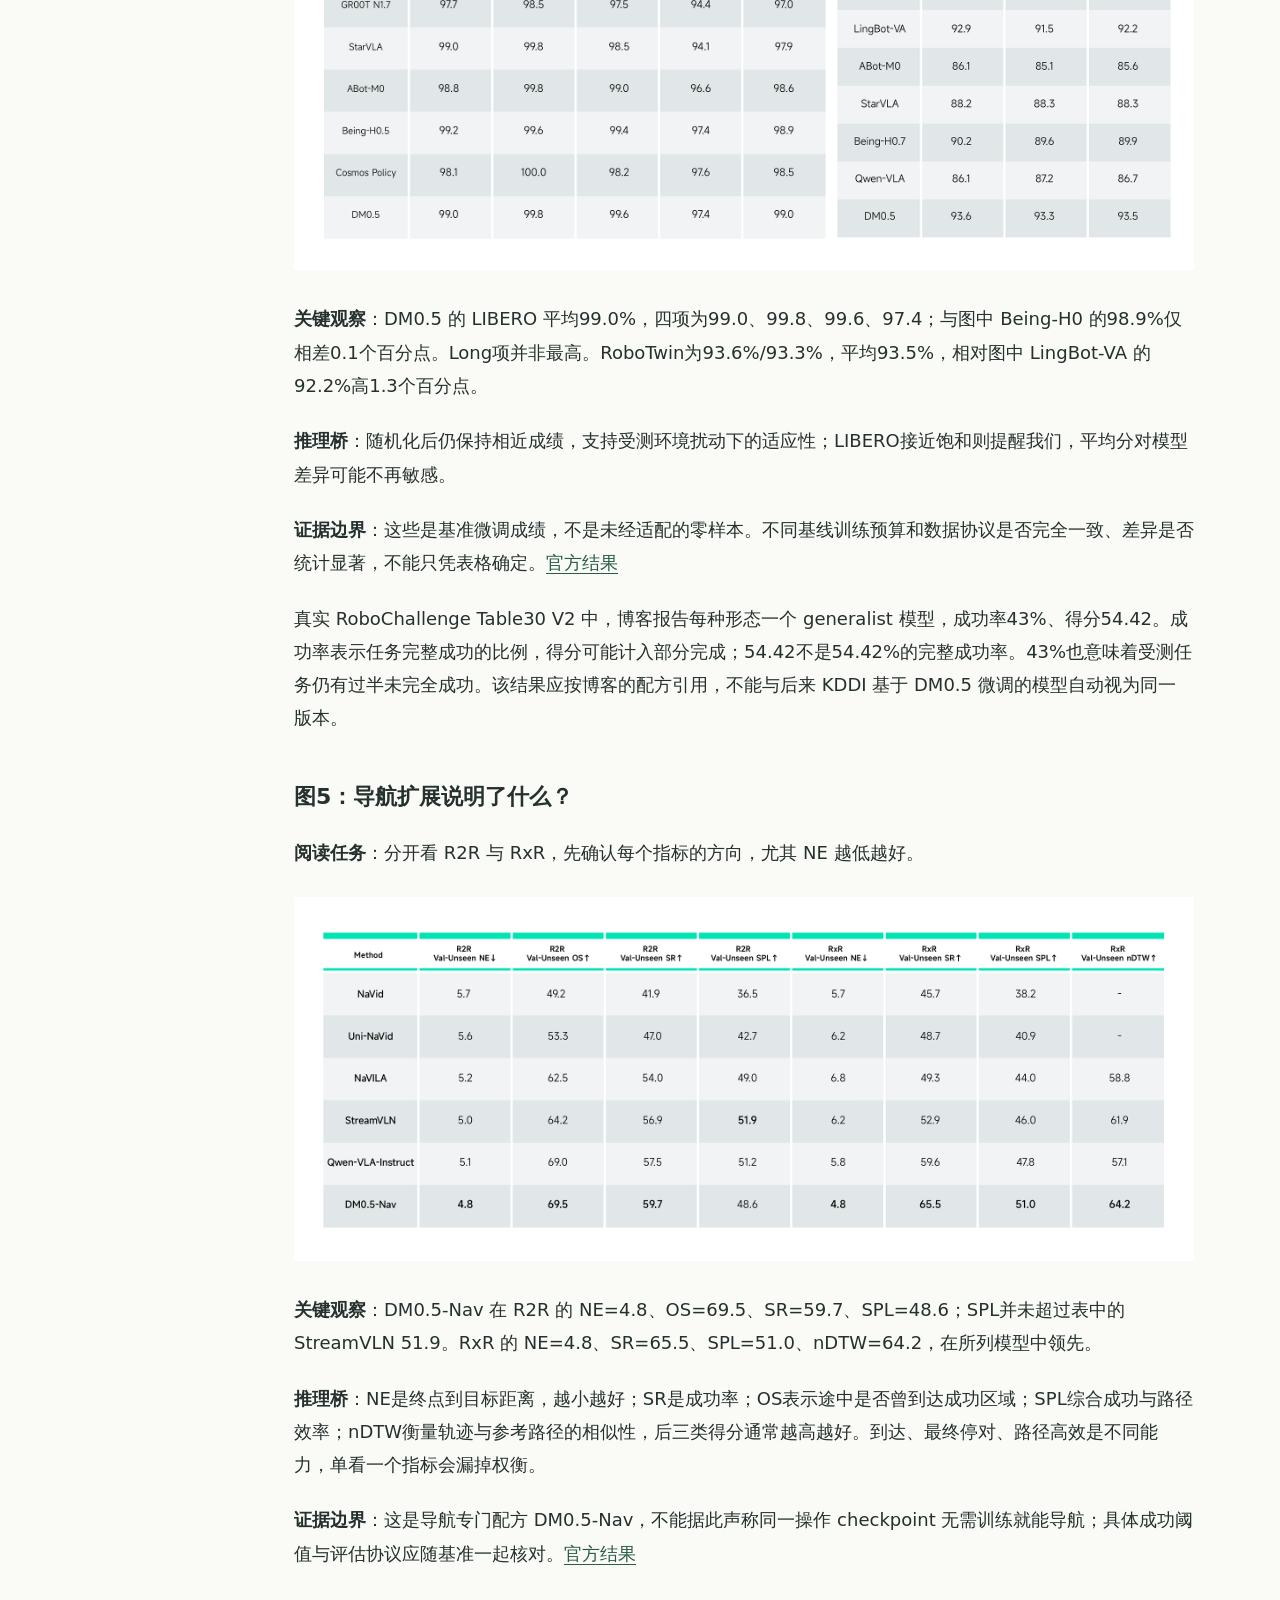
==== commit b8b19c38: "Align all article blocks and make tables fill the reading column" ====
--- a/notes/dm05/index.html
+++ b/notes/dm05/index.html
@@ -33,7 +33,7 @@
 main>h1{text-wrap:balance}main>p{text-wrap:pretty}
 main>h1{font-size:clamp(30px,2.7vw,44px)}main>h4{max-width:880px;margin:30px auto 12px;font-size:20px}main>table{font-size:14px}main img{height:auto}dialog img{max-height:84vh;object-fit:contain}dialog .full-image{display:block;text-align:center;padding:8px;font-size:13px}main .ltx{font-size:14px}
 
-.training-map{max-width:880px;margin:30px auto;padding:22px 26px;border-left:4px solid #287668;background:#e8eee7;border-radius:8px}.training-map p{line-height:2}.training-map a{display:inline}main h3{scroll-margin-top:24px}</style><link href="../reading.css" rel="stylesheet"/></head><body><aside><a class="home-link" href="../../">← 返回观行主页</a><b>DM0.5</b><small>记忆 × 语义 × 动作<br/>技术博客与代码深读</small><a href="#s1">1 核心思想一句话总结</a><a href="#s2">2 论文背景与动机</a><a href="#s3">3 核心方法/模型详解</a><a href="#s4">4 实验与结果分析</a><a href="#s5">5 论文的贡献与影响</a><a href="#s6">6 结论</a></aside><main><h1>DM0.5 深读：记住过去，理解阶段，对齐动作</h1>
+.training-map{max-width:880px;margin:30px auto;padding:22px 26px;border-left:4px solid #287668;background:#e8eee7;border-radius:8px}.training-map p{line-height:2}.training-map a{display:inline}main h3{scroll-margin-top:24px}</style><link href="../reading.css?v=775b6e9ccfe6" rel="stylesheet"/></head><body><aside><a class="home-link" href="../../">← 返回观行主页</a><b>DM0.5</b><small>记忆 × 语义 × 动作<br/>技术博客与代码深读</small><a href="#s1">1 核心思想一句话总结</a><a href="#s2">2 论文背景与动机</a><a href="#s3">3 核心方法/模型详解</a><a href="#s4">4 实验与结果分析</a><a href="#s5">5 论文的贡献与影响</a><a href="#s6">6 结论</a></aside><main><h1>DM0.5 深读：记住过去，理解阶段，对齐动作</h1>
 <p>Dexmal · 官方技术博客与开源实现解读 · 核验日期：2026-11-02</p>
 <blockquote>
 <p><strong>先看重点</strong>：DM0.5 的三个设计分别改变训练的条件信息、共享表示目标和动作标签对应关系。历史使原本不可区分的样本可区分；具身语义任务给阶段信息更直接的梯度；动态匹配尝试去掉示教速度造成的监督差异。本文重点推导这三条作用链，并解释为什么降低训练损失仍不保证闭环成功。</p>
@@ -49,7 +49,7 @@
 <p>另一个问题是时间：两名示教者完成同一动作，一个快、一个慢。如果强制第十个预测动作只能匹配第十个示教动作，就可能惩罚运动路径正确、进度不同的预测。第三个问题是语义：同样是伸手接近杯子，可能处于“准备拿走”或“准备放回”的不同任务阶段。视觉相似并不意味着下一步动作相同。</p>
 <h3 id="m3">必要概念与术语</h3>
 <p><strong>VLA（视觉—语言—动作模型）</strong>把图像、文字和机器人状态映射为动作；<strong>VLM（视觉语言模型）</strong>负责联合理解图像与文字；<strong>动作专家</strong>负责生成连续控制量。DM0.5 沿这条路线扩展上下文与监督。它没有像 VPP2 那样把未来视频生成作为主线，因此不能把两者仅按参数量直接比较。</p>
-<table>
+<div aria-label="数据表格，可横向滚动" class="table-scroll" role="region" tabindex="0"><table>
 <thead>
 <tr>
 <th>旧问题</th>
@@ -74,7 +74,7 @@
 <td>对齐过于宽松可能掩盖真正的控制错误</td>
 </tr>
 </tbody>
-</table>
+</table></div>
 <h2 id="s3">3 核心方法/模型详解</h2>
 <h3 id="m4">图2：先读完整的数据流</h3>
 <p><strong>阅读任务</strong>：从左侧视觉、状态与文本输入出发，沿 VLM 到动作专家的连接读图，再观察历史信息和训练任务的位置。</p>
@@ -109,7 +109,7 @@
 <h3 id="m10">训练主线：三个机制分别改变学习问题的哪一部分？</h3>
 <p><strong>本文判断</strong>：DM0.5 最有价值的设计逻辑，是把动作监督中的三种混杂因素拆开处理：过去发生了什么、当前处于哪个任务阶段、示教者执行得有多快。前两种往往必须保留，第三种在部分任务中可以容忍变化。它们不是三个独立的“能力插件”，而是在改变模型被要求拟合的条件分布。</p>
 <p>下面是<strong>本文的分析记号，不是作者披露的完整训练公式</strong>。令 c 为当前图像、指令、本体状态等条件，h 为历史，a 为示教动作片段，z 为阶段或事件等语义标签，τ 为动作与示教轨迹的匹配索引。可以把设计差异写成：</p>
-<table>
+<div aria-label="数据表格，可横向滚动" class="table-scroll" role="region" tabindex="0"><table>
 <thead>
 <tr>
 <th>改动位置</th>
@@ -138,7 +138,7 @@
 <td>改变哪些标签与预测配对，从而改变误差方向</td>
 </tr>
 </tbody>
-</table>
+</table></div>
 <p>这张表是后面分析的主线。<strong>提供了历史不等于模型使用了历史；能预测阶段不等于阶段表示改善了动作；对齐损失下降也不等于闭环更成功。</strong> 必须分别验证三条因果链。</p>
 <h3 id="m11">历史如何改变梯度：把不可区分的训练样本分开</h3>
 <p>回到杯子复位任务。构造两条示教：一条最初杯子在左边，一条最初在右边，之后两条轨迹都把杯子放在相同的临时位置。若当前图像、机器人状态与指令都相同，最后一步却分别要求向左和向右，那么仅用当前条件的策略无法确定哪一个目标属于这一回合。这首先是缺信息，不是模型容量不足。</p>
@@ -174,7 +174,7 @@
 <p><strong>时间不是总可以忽略。</strong> 静态桌面搬运能容忍部分速度变化；接移动物体、定时按压、保持接触力或等待液体流完则依赖真实时间。对齐把有用的时序也消掉时，可能损害任务。严格单调只保证顺序，不保证采样间隔、速度或接触时长正确；连续性约束是否足以保护这些量，需要专门检查。</p>
 <p>三个模块的互补关系由此更明确：历史保留“这一回合到底发生过什么”，语义监督突出“任务现在要求什么”，动态匹配尝试忽略“不影响任务的示教节奏”。它们也存在冲突：若阶段标签仍按原始时刻定义，而动作目标被匹配到另一阶段，共享表示可能同时收到互不相容的监督。训练必须确保阶段语义与被选动作的关系成立；博客尚未披露这部分配对协议。</p>
 <h3 id="m14">数据：多源覆盖不等于已经披露规模</h3>
-<table>
+<div aria-label="数据表格，可横向滚动" class="table-scroll" role="region" tabindex="0"><table>
 <thead>
 <tr>
 <th>数据类型</th>
@@ -204,7 +204,7 @@
 <td>保留语义与空间能力；生成、过滤及去重规模未知</td>
 </tr>
 </tbody>
-</table>
+</table></div>
 <p><strong>目前不能确认 DM0.5 的预训练数据达到100k小时。</strong> 博客没有给出足以核验的总小时数、去重后规模、训练样本呈现次数及来源占比。模型大小、支持机型数、训练步数都不能替代数据时长。</p>
 <p>清洗包括物理异常过滤、视觉—状态—动作一致性检查、静止段处理、无关或失败动作筛除、等价关节构型规整及跨模态重标注。它们直接改变监督分布。本文的工程提醒是：有效等待和接触保持也可能是静止段；删除后若不保留时间信息，会改变动作节奏。多个逆运动学解也可能代表有用的避障姿态，去重需要任务条件，不能机械地认为只保留一种一定更好。</p>
 <h3 id="m15">训练与基础设施：已知什么，仍缺什么？</h3>
@@ -213,7 +213,7 @@
 <p>当前代码已有 MEM 微调与推理支持，不应根据较早 issue 说“记忆尚未开源”。但默认入口绑定 DOS-W1/demo 的14维、joint 控制及动作转换，替换数据集名称不足以支持任意机器人。RoboDojo 的 <code>cover_blocks</code> 又是单任务入口，不能把跑通它等同于复现整个 generalist 排行榜。</p>
 <h3 id="m16">数据清洗与混合采样：它们实际上在重写训练分布</h3>
 <p>把清洗理解成“去掉坏数据”太粗糙。模型优化的是采样分布下的平均损失，删除、重复和重加权都会改变哪些梯度出现得最多。下面是本文对博客清洗策略的训练解释，而非作者已报告的消融：</p>
-<table>
+<div aria-label="数据表格，可横向滚动" class="table-scroll" role="region" tabindex="0"><table>
 <thead>
 <tr>
 <th>数据操作</th>
@@ -254,7 +254,7 @@
 <td>自动标注错误可能系统性复制</td>
 </tr>
 </tbody>
-</table>
+</table></div>
 <p>例如假设100个片段中80个是静止、20个是移动。删除70个静止后，移动片段占比从20%变成约66.7%。即使优化器和模型一行未改，训练目标的有效权重已经变化。这个<strong>假设例子</strong>说明清洗的收益可能来自重采样，而不全是标签正确率提高。因此应比较“删数据”与“保留数据但调整采样权重”，并保留真正需要等待的验证任务。</p>
 <p>动作 mask 也影响损失权重。公开代码先将每条样本的有效动作维度平方误差求和，再除以该样本有效元素数，最后对 batch 平均。这样可避免仅因有效动作维度更多，就让某种本体按元素数获得更大权重；但不同本体的噪声、归一化尺度和采样次数仍不相同。<strong>归一化实际上也选择了误差的度量</strong>：若某维按标准差 σ 缩放，该维平方误差相当于在原单位下乘1/σ²。统计文件不是部署附件，而是训练目标的一部分。</p>
 <p>对于异构数据，设采样到来源 d 的概率为 p_d，用于解释的平均目标是 <code>Σ_d p_d E[L_d]</code>。人类视频未必有机器人动作标签，因此不能假定每种来源都优化同一个动作损失。需要追问每源进入什么任务、更新哪些参数、loss如何归一化。只知道“加入导航和视频数据”，无法判断收益来自更多视觉覆盖、额外语言监督，还是训练预算增加。</p>
@@ -300,7 +300,7 @@
 <p><strong>推理桥</strong>：受测位置没有出现完全失效，支持一定的相机位姿鲁棒性。固定腕部相机可能提供稳定的近场信息，这是合理替代解释，需要关闭腕部视角才能区分。</p>
 <p><strong>证据边界</strong>：九组离散位置不等于任意视角不变性；没有样本量与误差范围，也无法判断10个百分点的差异是否稳定。人手遮挡、移动物体等其他视频同样只是定性案例，不构成系统安全保证。<a href="https://www.dexmal.com/blog/dm0.5">官方结果</a></p>
 <h3 id="m25">把主张与证据强度分开</h3>
-<table>
+<div aria-label="数据表格，可横向滚动" class="table-scroll" role="region" tabindex="0"><table>
 <thead>
 <tr>
 <th>主张</th>
@@ -340,14 +340,14 @@
 <td>不充分，缺数据与完整训练配置</td>
 </tr>
 </tbody>
-</table>
+</table></div>
 <h2 id="s5">5 论文的贡献与影响</h2>
 <h3 id="m26">可借鉴的不是口号，而是三个接口</h3>
 <p>第一，历史预算应围绕任务的信息需求设计。不是历史帧越多就一定越好：初始目标、关键接触事件、最近运动分别需要不同时间分辨率。第二，任务阶段可以作为监督结构，帮助把语义理解接到动作生成，但必须检查标注噪声。第三，轨迹比较应容许合理的进度差异，同时保留真实控制约束；只让离线误差变小并不够。</p>
 <h3 id="m27">最小验证方案：先回答因果问题</h3>
 <p><strong>建议优先验证历史是否被使用。</strong> 它在公开 MEM 入口中可定位，因果操纵也最直接：固定当前观察、指令、状态与采样噪声，只交换历史。先用配对样本检查动作目标是否按过去条件变化，再做闭环成功率比较，并用多组种子检验稳定性。这比直接启动一个更大规模训练，更早回答“模型有没有利用新增信息”。此处只是研究建议，本次没有启动实验。</p>
 <p>随后验证语义任务与动态匹配。两者完整预训练路径未在当前读取的 SFT forward 中体现，复现前先确定实际损失接口，不能只在现有脚本添加名称相同的开关就声称复现。对历史、语义、匹配做预算一致的组合消融，才能识别互补还是重复；若资源有限，应先做单项，再针对最强假设做二因素交叉。</p>
-<table>
+<div aria-label="数据表格，可横向滚动" class="table-scroll" role="region" tabindex="0"><table>
 <thead>
 <tr>
 <th>问题</th>
@@ -382,7 +382,7 @@
 <td>稳态及首请求时延、动作差异、闭环成功</td>
 </tr>
 </tbody>
-</table>
+</table></div>
 <p>这些是本文提出的验证方案，没有在本次任务中运行。涉及真实机器人时，先核对动作归一化、坐标与控制模式，再讨论模型能力；数值接口错误会让任何架构比较失去意义。</p>
 <h3 id="m28">复现顺序与缺口</h3>
 <p>先选择目标：基本 SFT、MEM、LIBERO、RoboTwin 或 RoboDojo；不同入口并不共享所有默认值。再固定权重、代码提交、数据fps、历史长度、动作维数、chunk长度和统计文件。先验证输入输出契约，再做小规模闭环与性能测量。</p>
--- a/notes/reading.css
+++ b/notes/reading.css
@@ -1,6 +1,6 @@
 /* Taste Skill guided editorial layout: prose measure and evidence width are separate. */
 :root{
- --reading-width:900px;--evidence-width:1020px;--rail-width:208px;
+ --reading-width:900px;--evidence-width:var(--reading-width);--rail-width:208px;
  --paper:#fafaf7;--ink:#25312e;--muted:#58675e;--accent:#285c49;
  --rail:#edf1eb;--surface:#eef2ed;--body-size:18px
 }
@@ -42,3 +42,9 @@
 @media(max-width:950px){body{padding-left:0}aside{position:relative;width:auto;padding:18px 28px}aside .home-link{display:inline-block;font-size:13px;margin:0 22px 8px 0;padding:0}aside b{display:inline;font-size:20px}aside small{display:none}aside>a:not(.home-link){display:inline-block;font-size:13px;padding:10px 8px;margin:4px 4px 0 0;background:none}main{padding:36px 32px 72px}}
 @media(max-width:520px){:root{--body-size:16px}aside{padding:16px 20px}aside b{font-size:19px}aside>a:not(.home-link){font-size:12px;padding:10px 6px;margin:0}main{padding:30px 20px 56px}main>h1{font-size:27px;line-height:1.5;letter-spacing:-.35px}main>h2{font-size:24px;margin-top:52px;margin-bottom:20px}main>h3{font-size:20px;margin-top:34px;margin-bottom:14px}main>p{line-height:1.85;margin:20px auto}main>h1+p{font-size:13px}main>blockquote{padding:18px 20px}main>blockquote p{font-size:16px}main>pre{font-size:12px;padding:18px 16px}main>p:has(>img){margin:24px auto}th,td{font-size:13px;padding:12px;min-width:140px}.training-map p{display:block}.training-map a{font-size:14px;padding:10px 0}main>footer{font-size:13px}}
 @media print{body{padding:0;background:white}main{max-width:none;padding:0}aside{display:none}}
+
+/* All reading blocks share one alignment; the wrapper owns table scrolling. */
+main>.table-scroll{width:100%;max-width:var(--reading-width);margin:28px auto 32px;overflow-x:auto;border:0;background:var(--paper)}
+main>.table-scroll>table{display:table;width:100%;max-width:none;margin:0;border-collapse:collapse;border:0;border-radius:0;font-size:15px;line-height:1.75;font-variant-numeric:tabular-nums;background:var(--paper)}
+main>.table-scroll>table th,main>.table-scroll>table td{white-space:normal;overflow-wrap:break-word}
+@media(max-width:520px){main>.table-scroll>table{font-size:13px}}
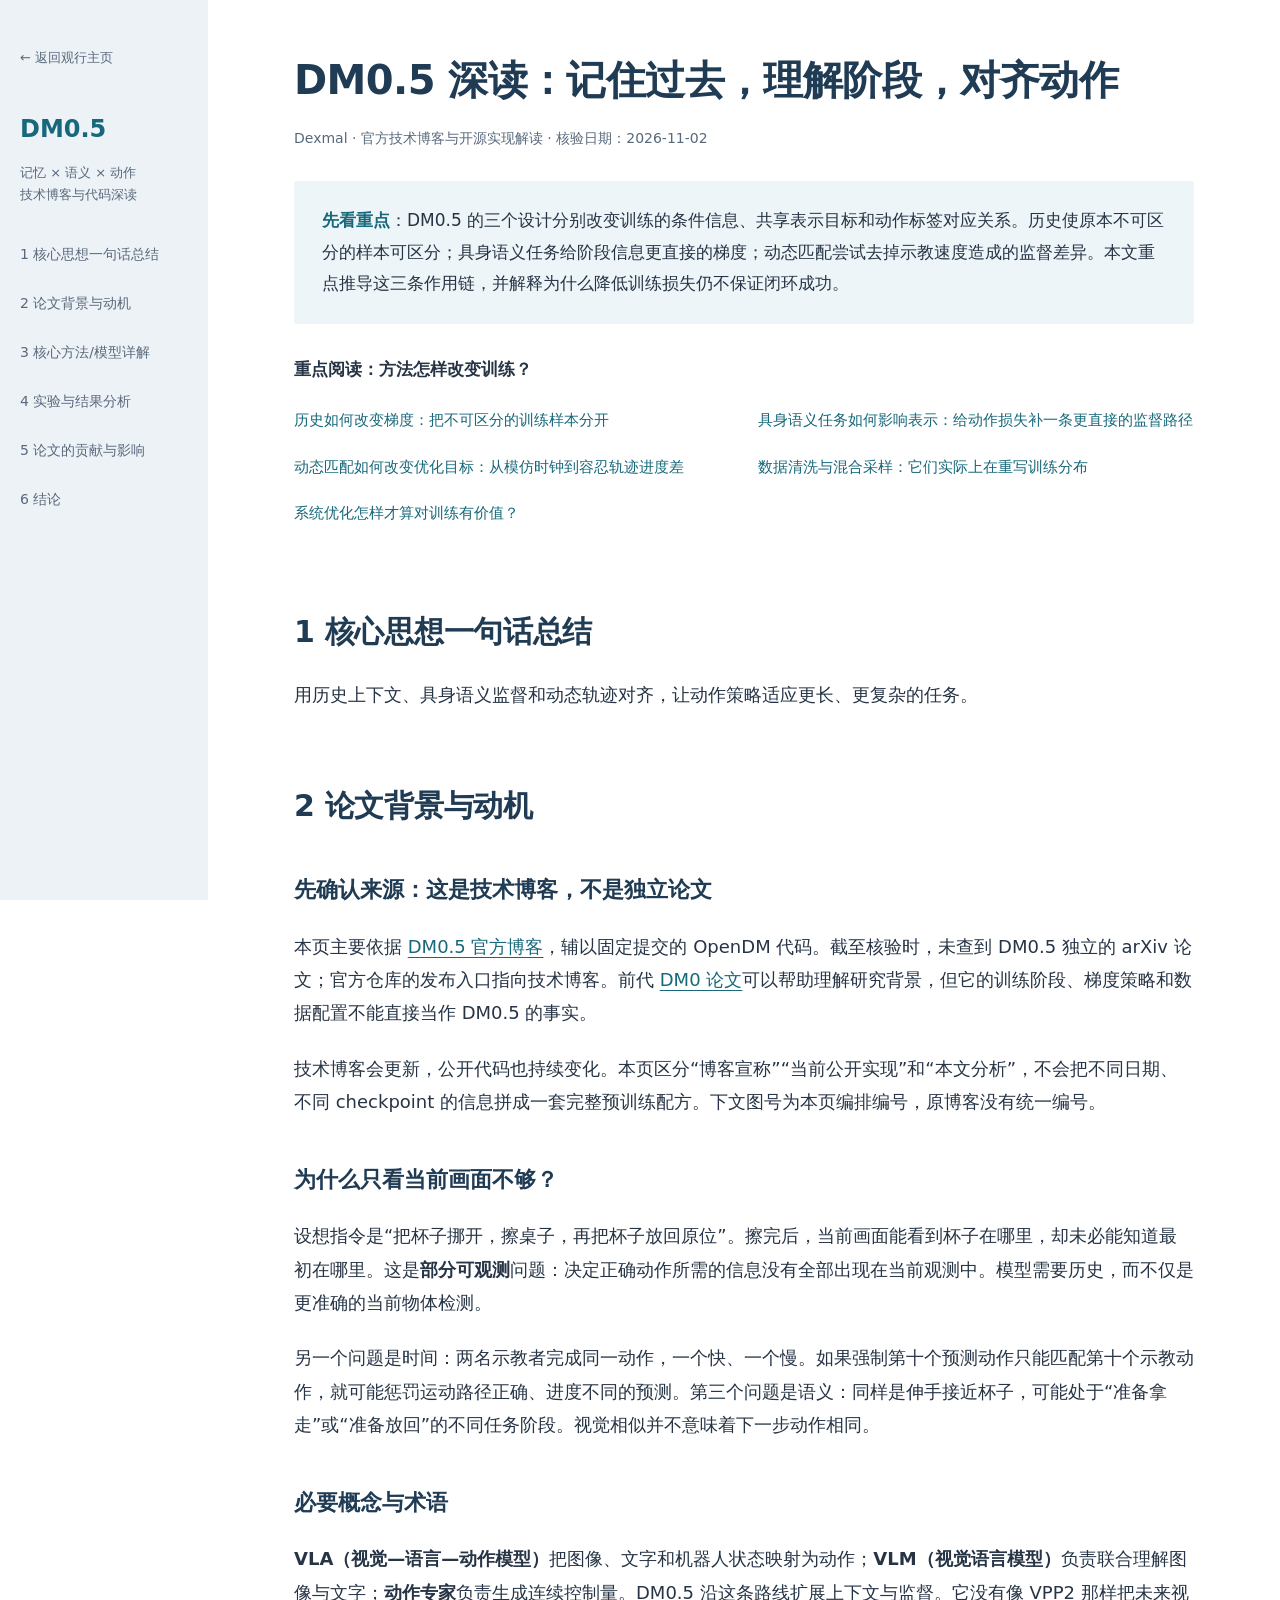
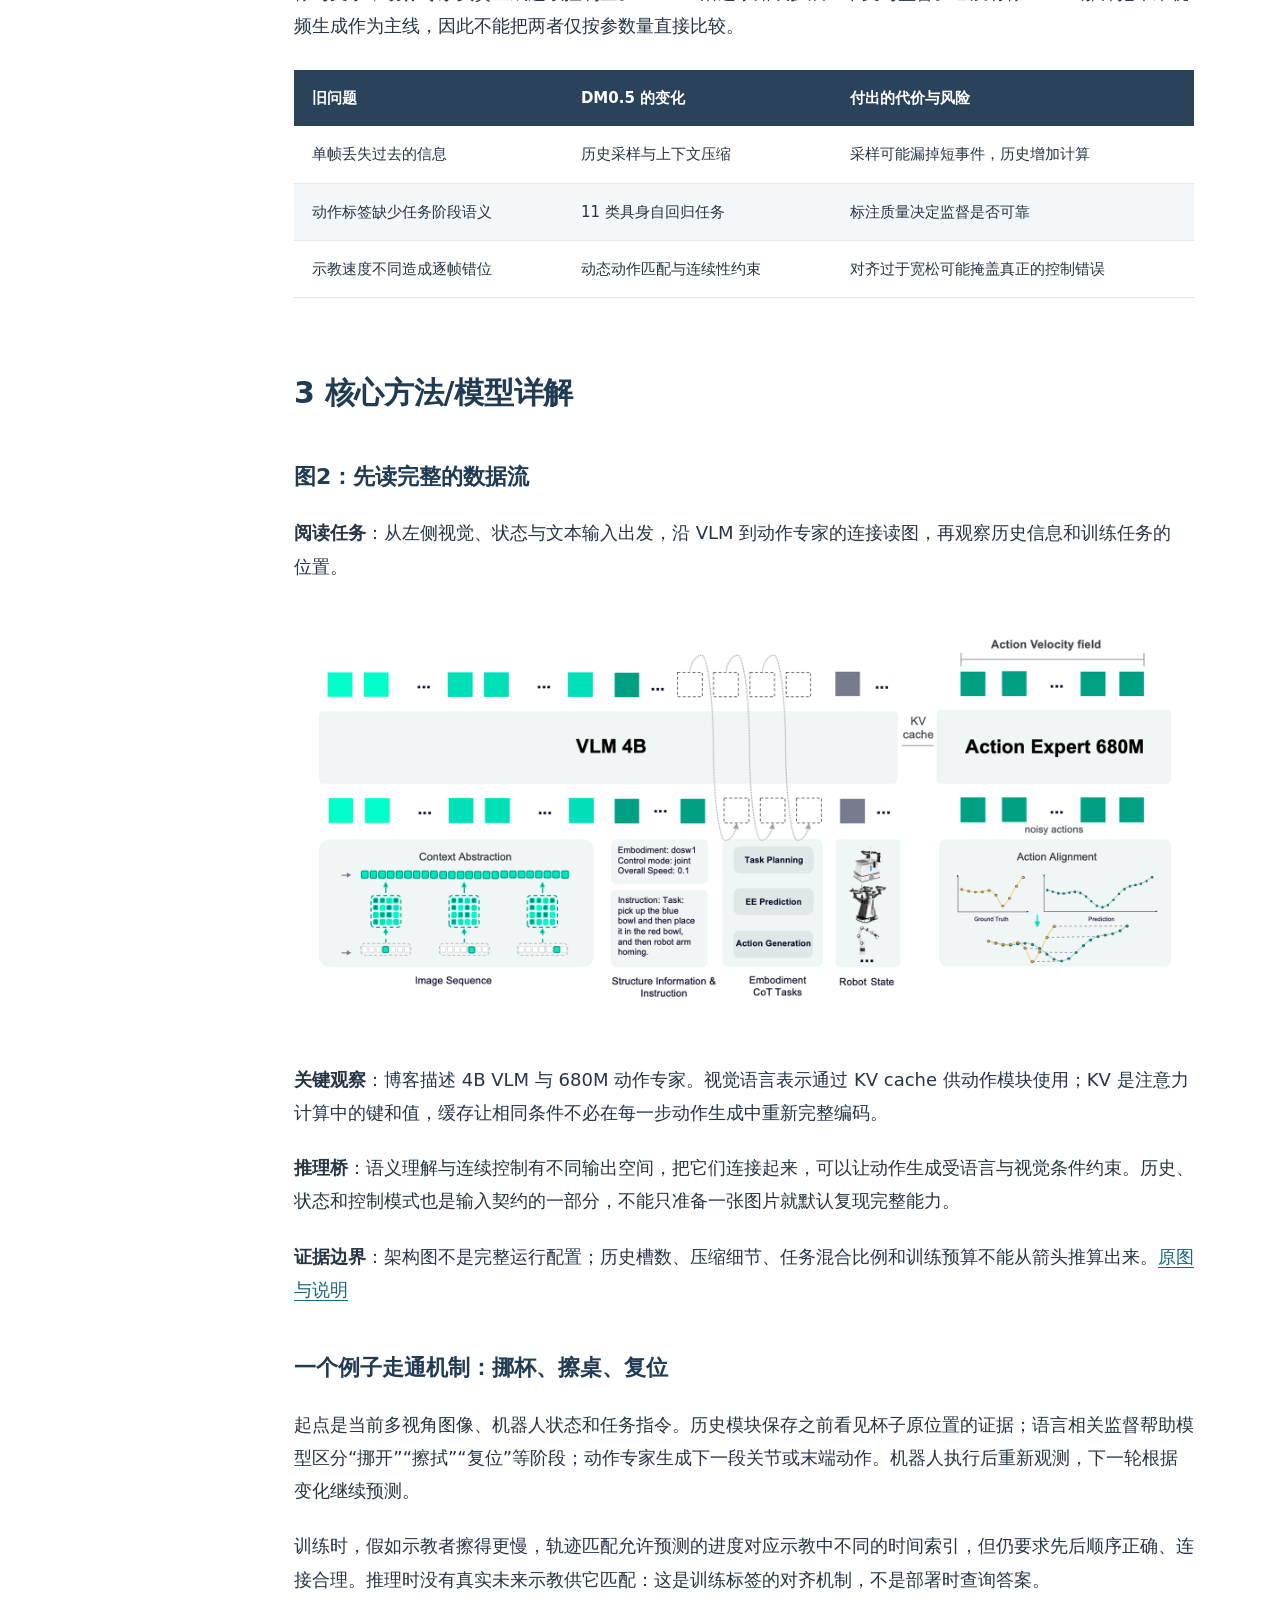
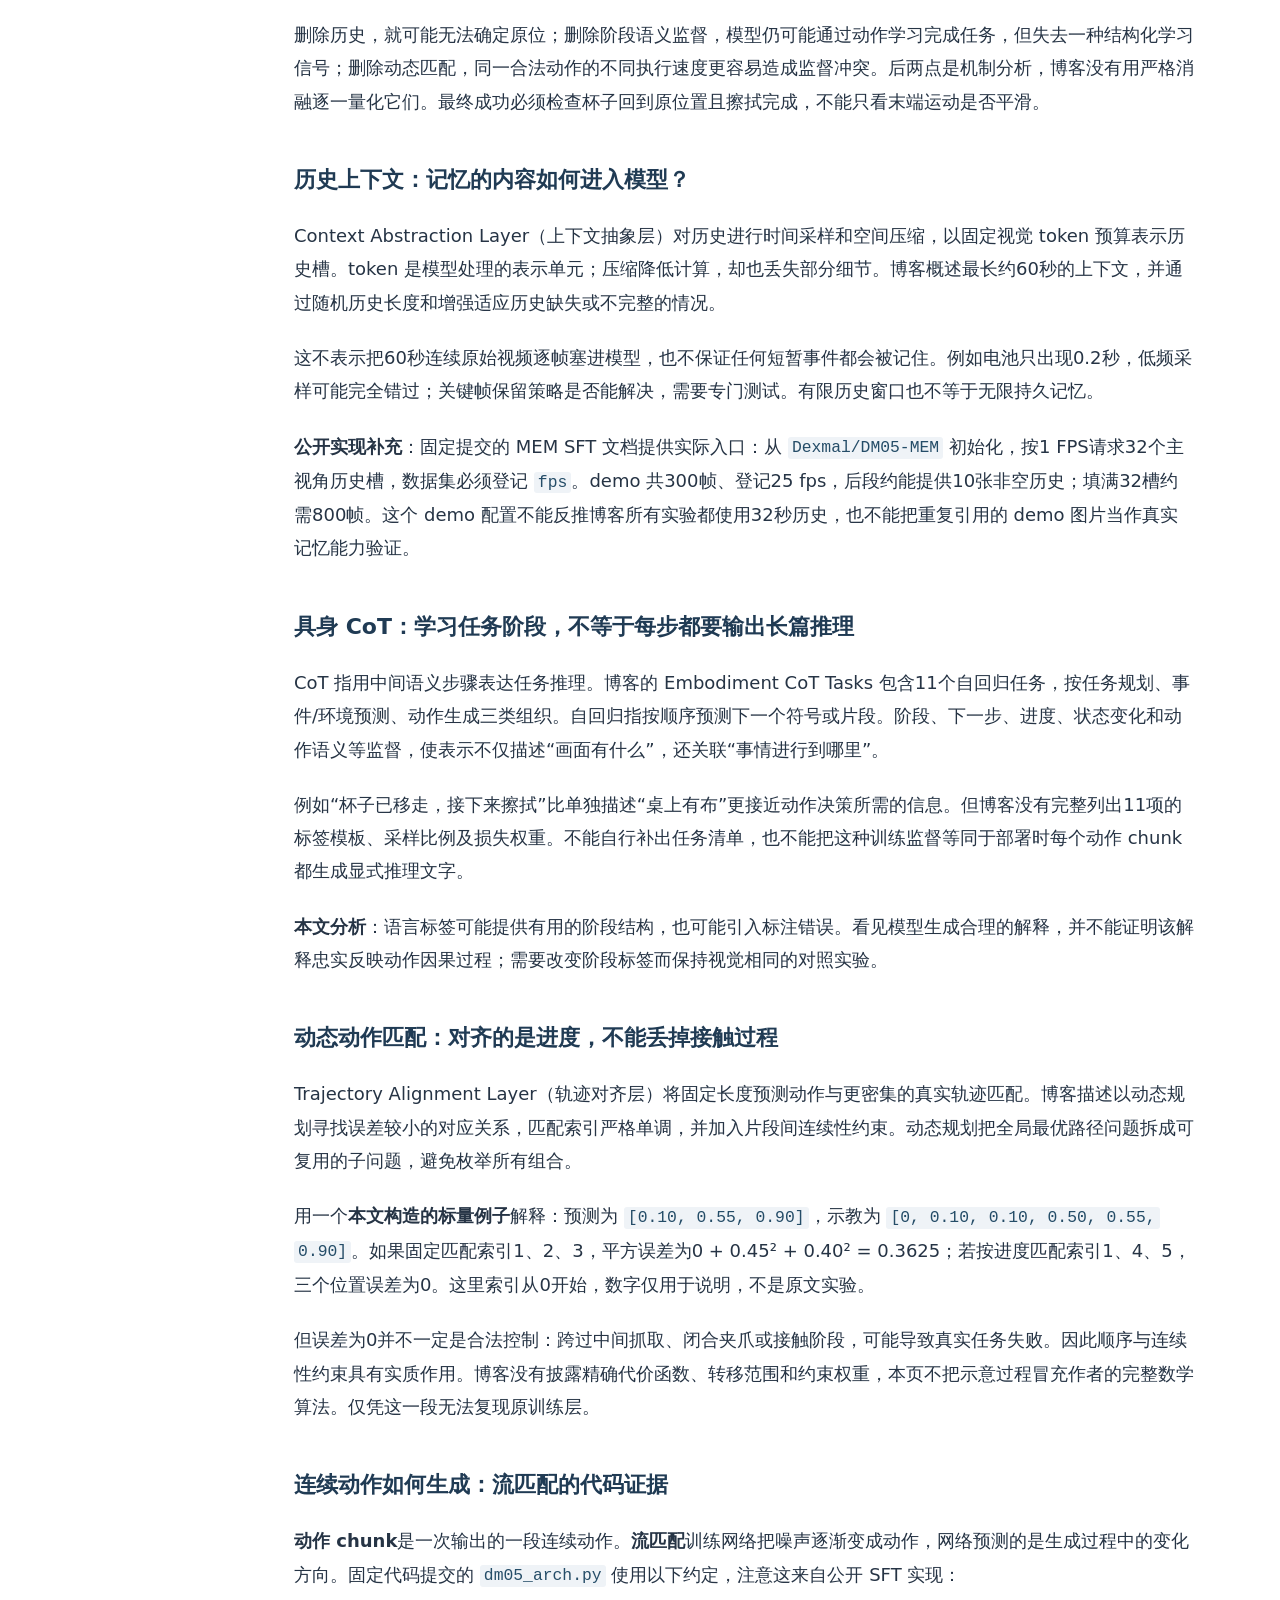
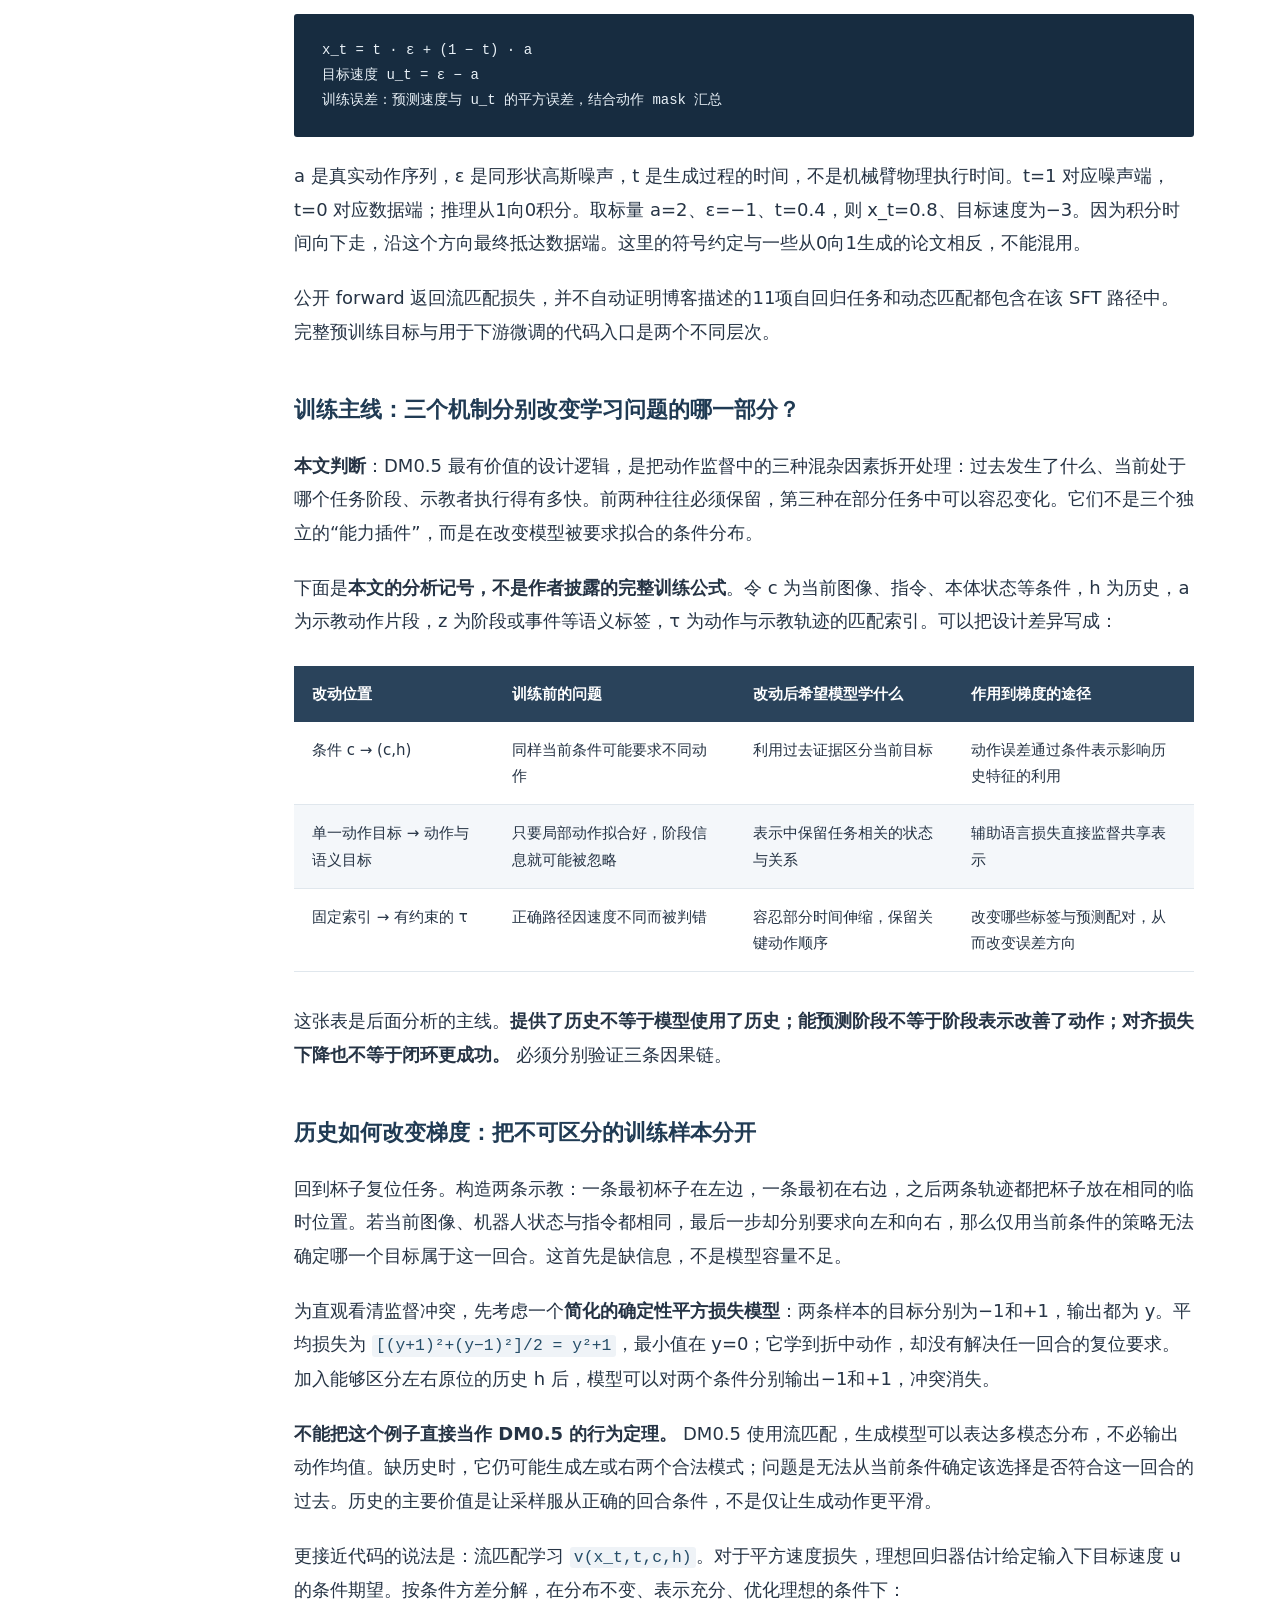
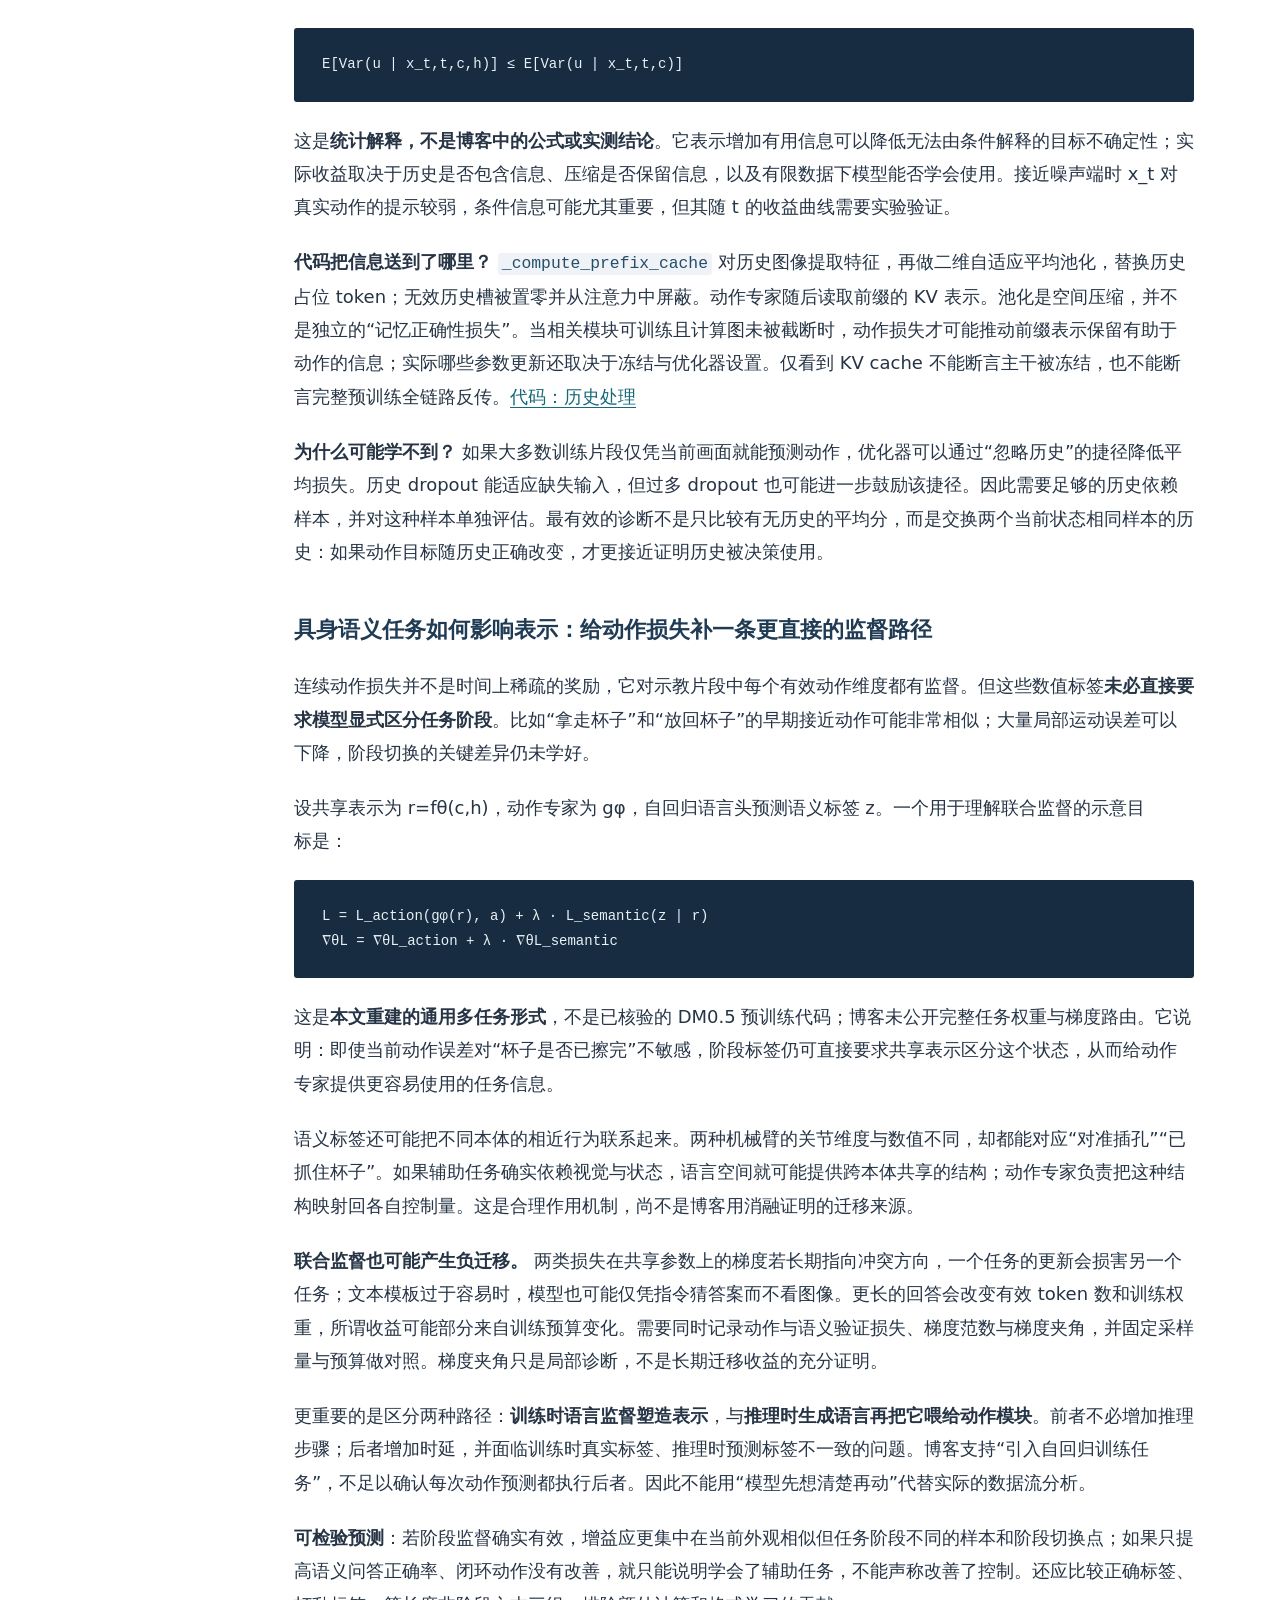
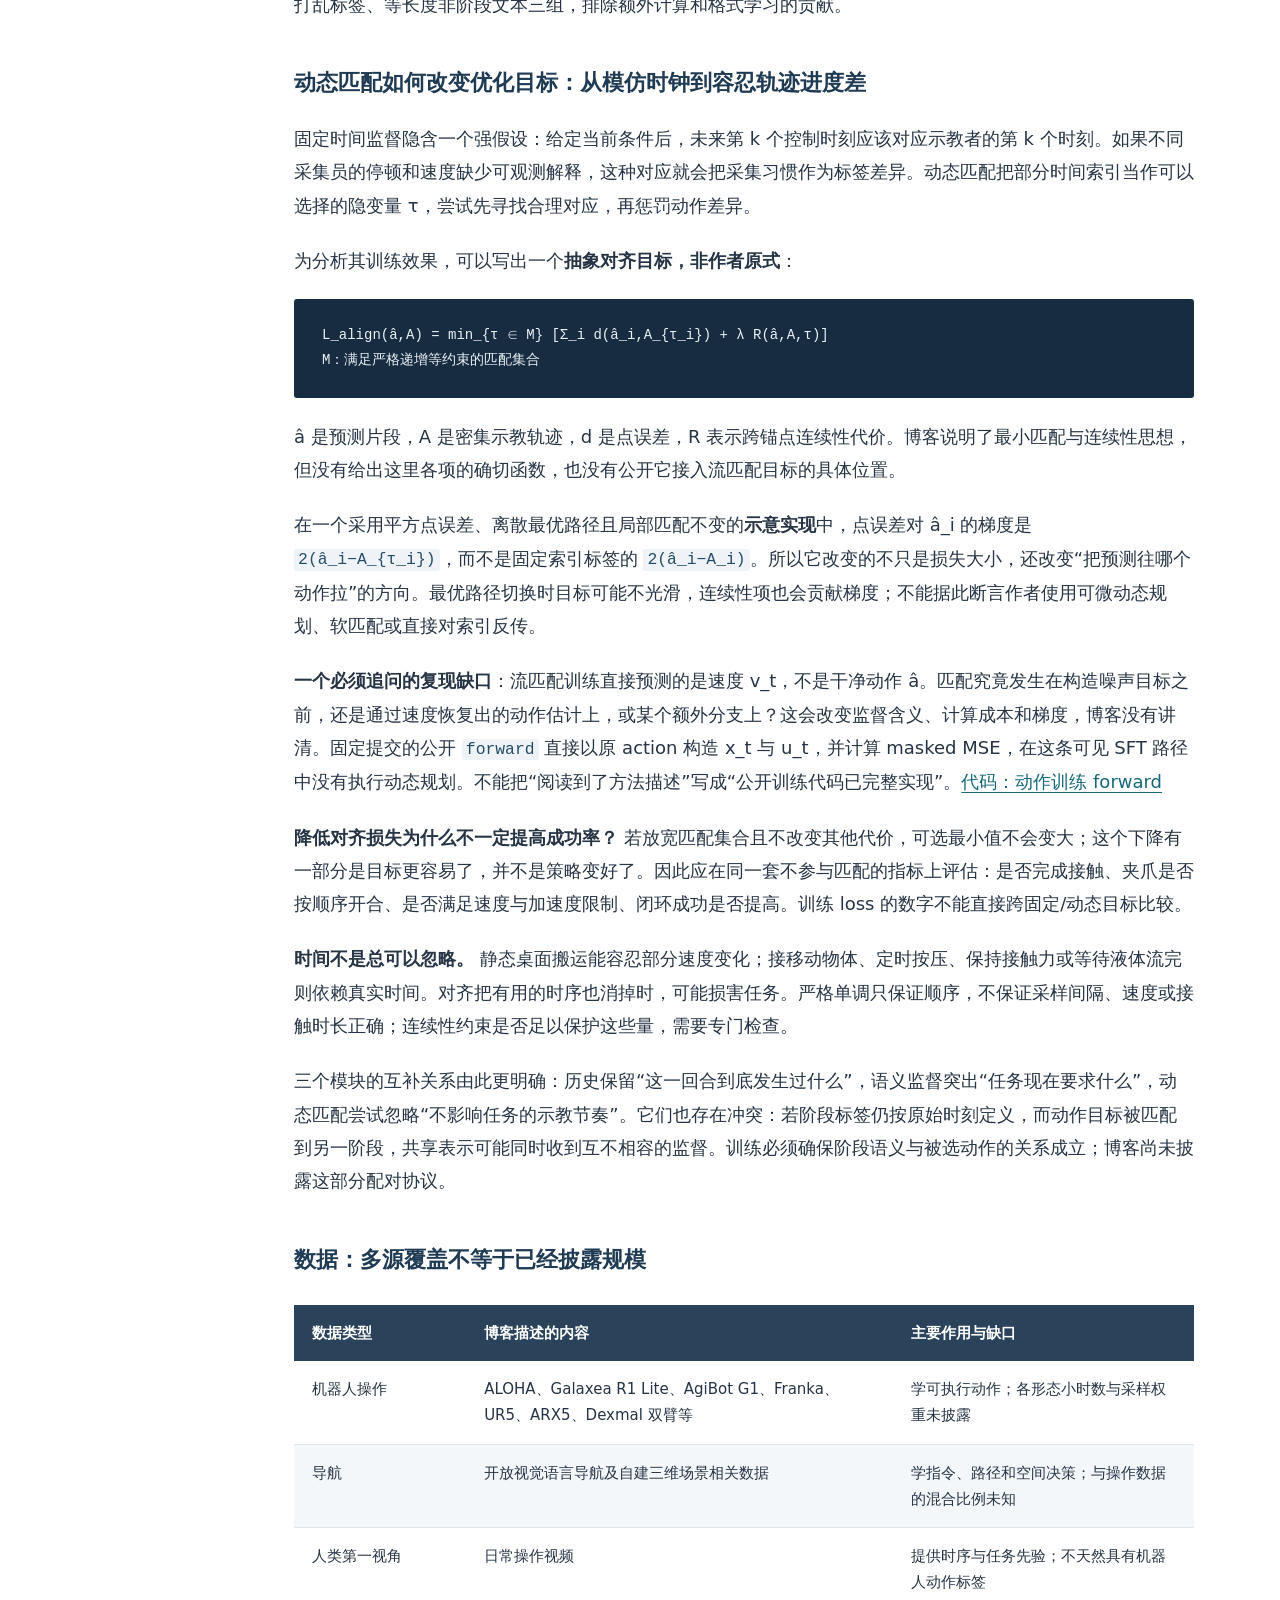
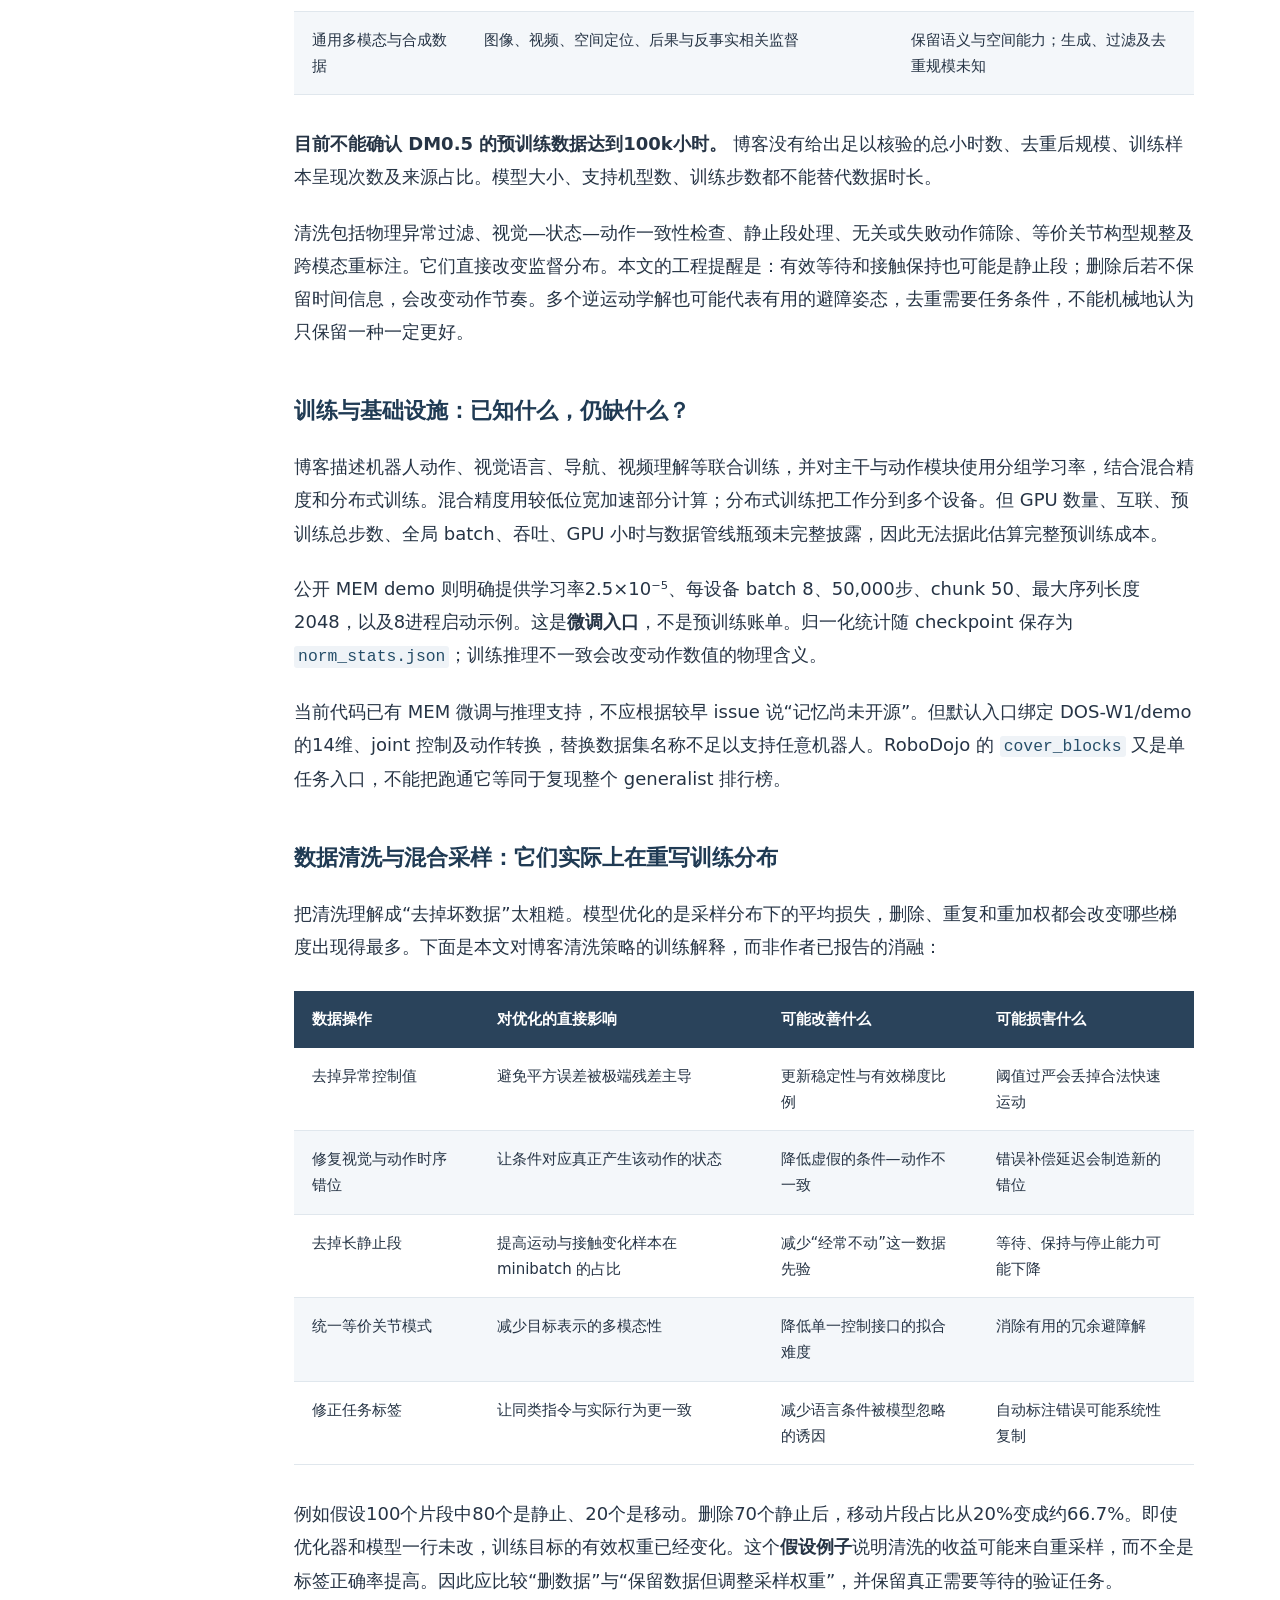
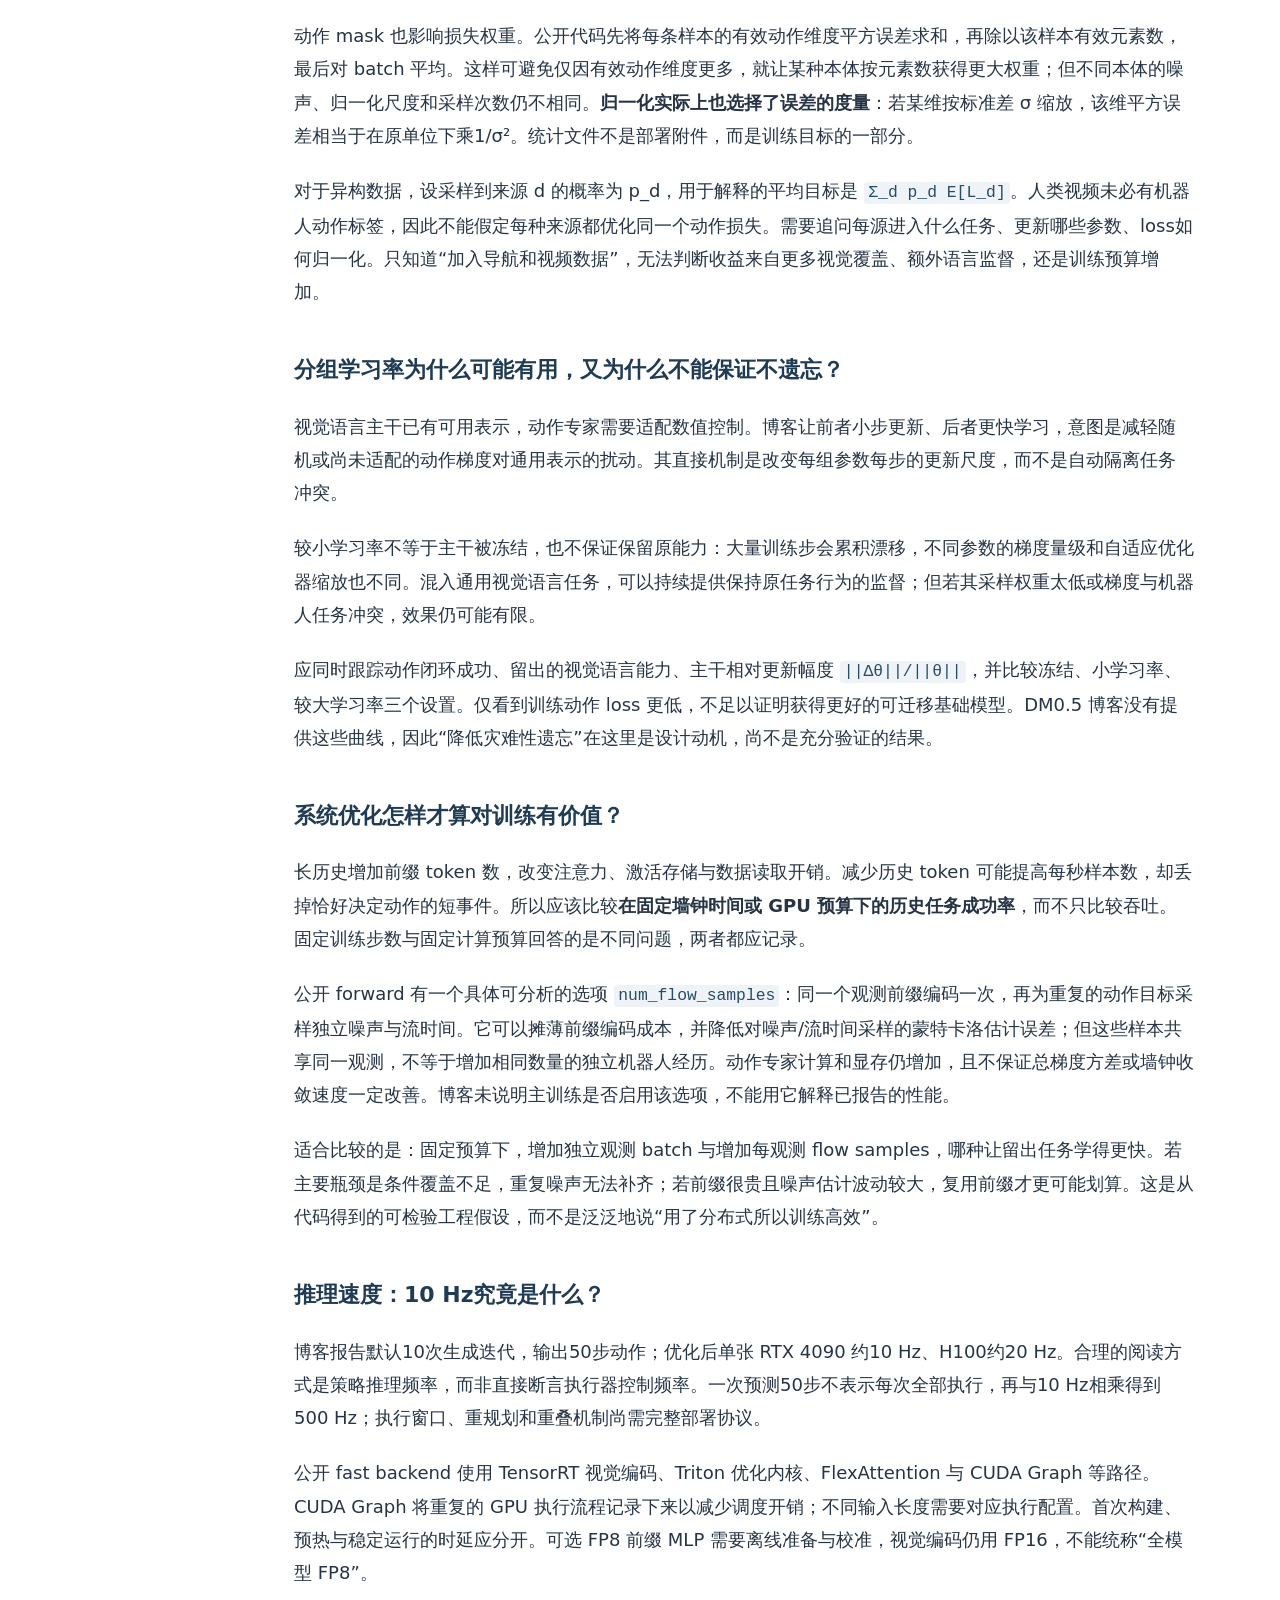
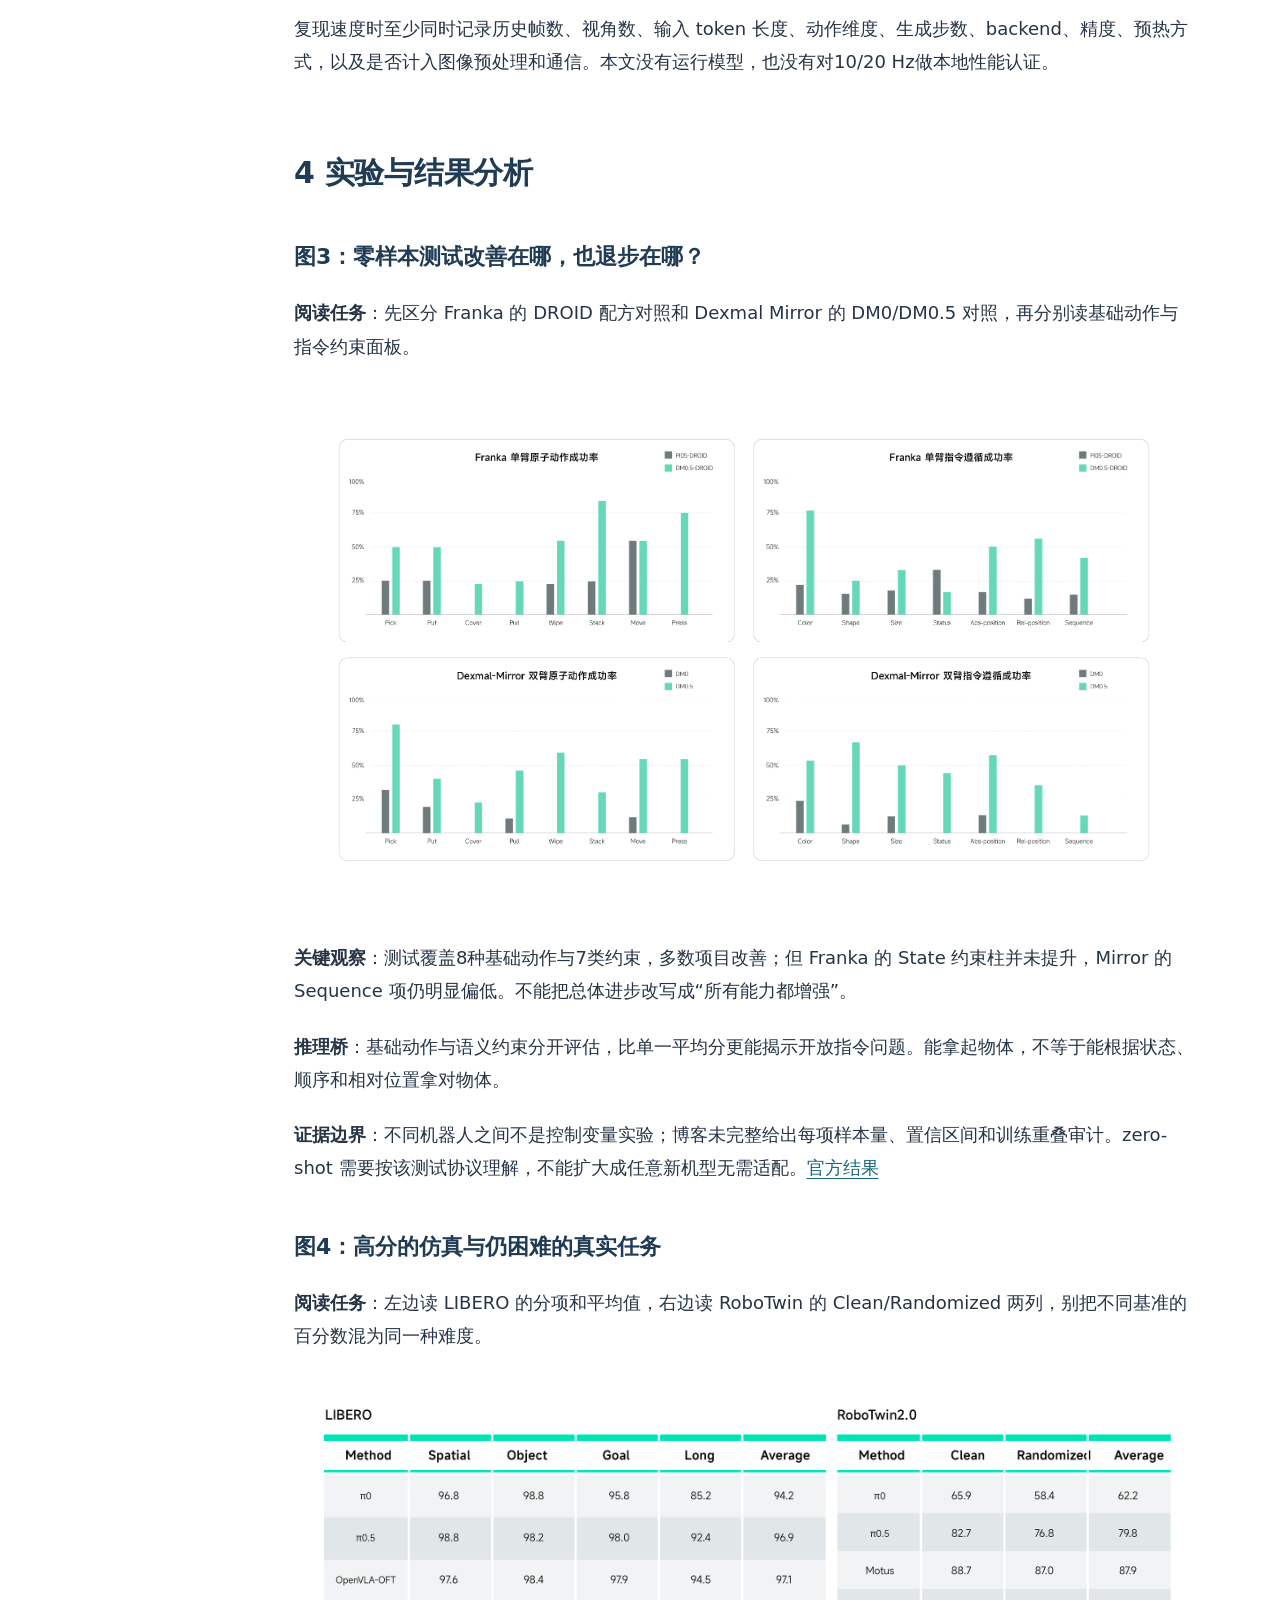
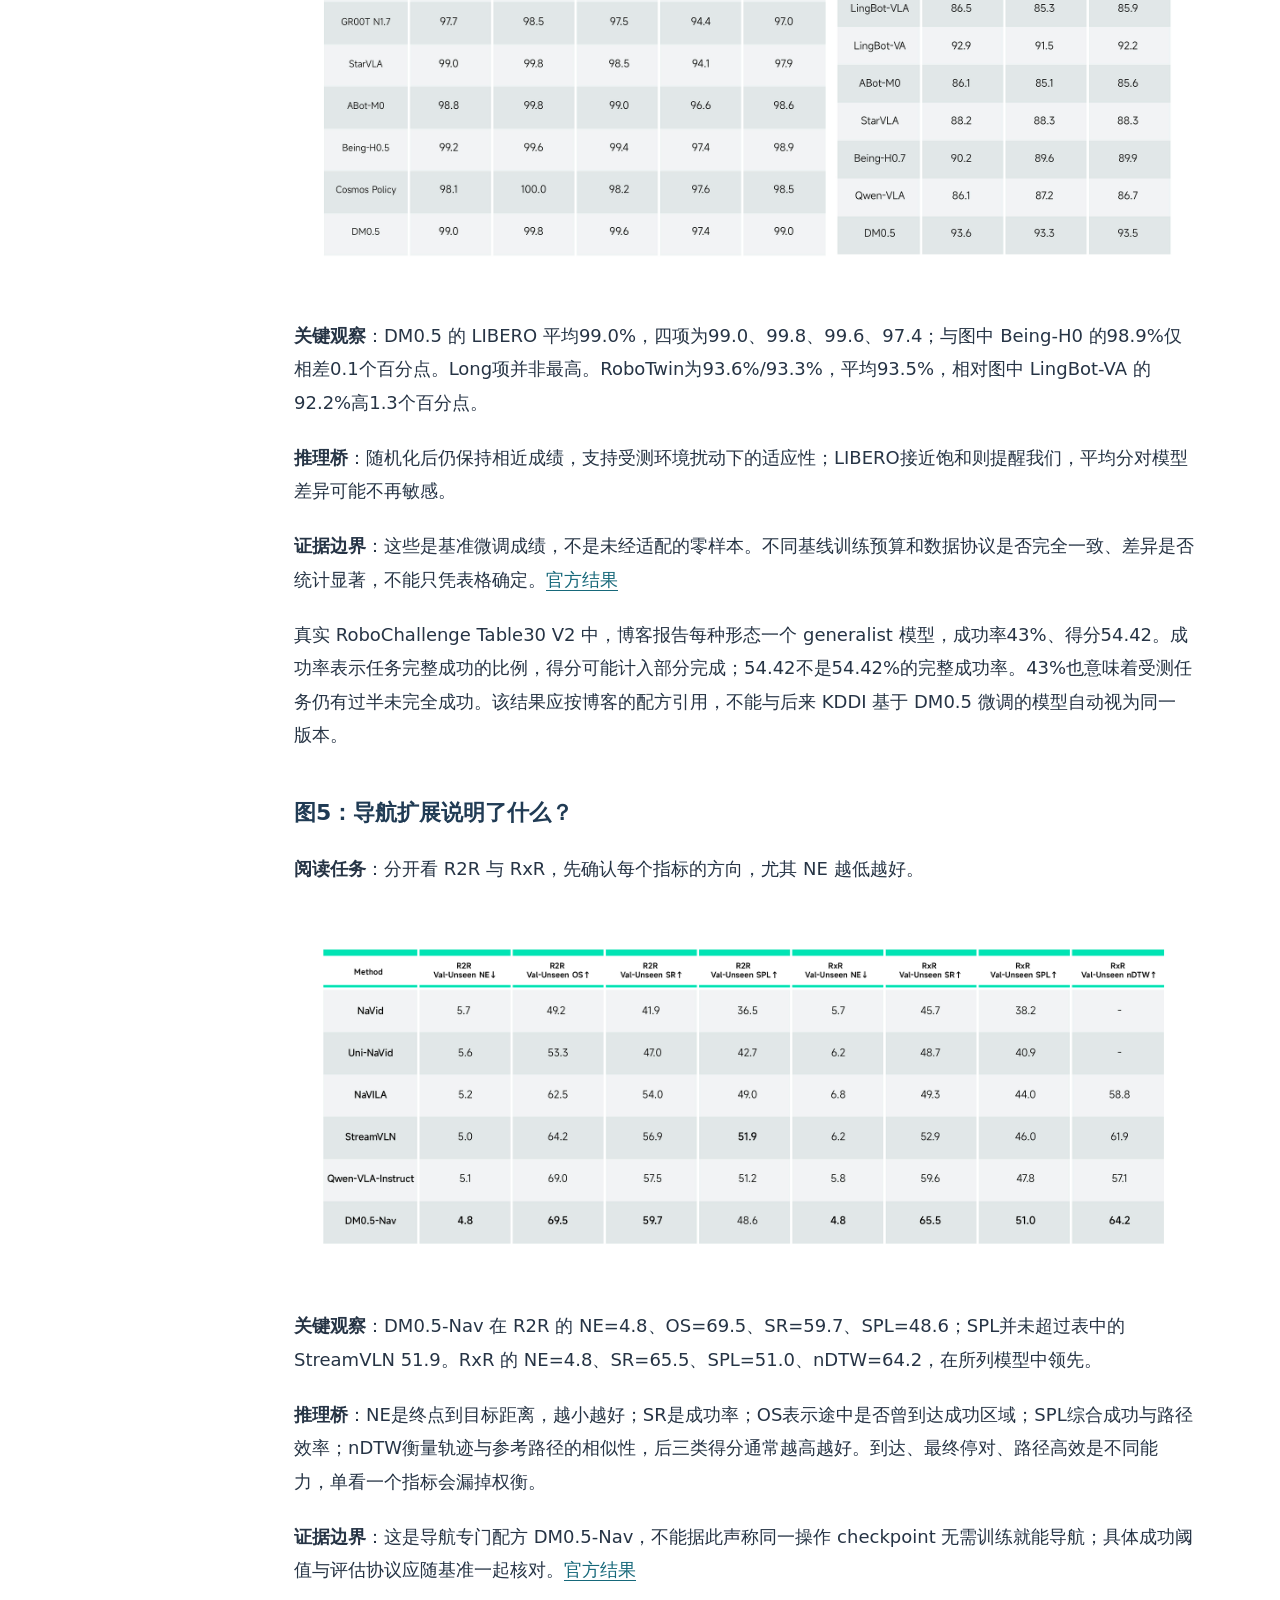
==== commit 2e686eaa: "Refine article typography and slate teal color system" ====
--- a/notes/dm05/index.html
+++ b/notes/dm05/index.html
@@ -33,7 +33,7 @@
 main>h1{text-wrap:balance}main>p{text-wrap:pretty}
 main>h1{font-size:clamp(30px,2.7vw,44px)}main>h4{max-width:880px;margin:30px auto 12px;font-size:20px}main>table{font-size:14px}main img{height:auto}dialog img{max-height:84vh;object-fit:contain}dialog .full-image{display:block;text-align:center;padding:8px;font-size:13px}main .ltx{font-size:14px}
 
-.training-map{max-width:880px;margin:30px auto;padding:22px 26px;border-left:4px solid #287668;background:#e8eee7;border-radius:8px}.training-map p{line-height:2}.training-map a{display:inline}main h3{scroll-margin-top:24px}</style><link href="../reading.css?v=775b6e9ccfe6" rel="stylesheet"/></head><body><aside><a class="home-link" href="../../">← 返回观行主页</a><b>DM0.5</b><small>记忆 × 语义 × 动作<br/>技术博客与代码深读</small><a href="#s1">1 核心思想一句话总结</a><a href="#s2">2 论文背景与动机</a><a href="#s3">3 核心方法/模型详解</a><a href="#s4">4 实验与结果分析</a><a href="#s5">5 论文的贡献与影响</a><a href="#s6">6 结论</a></aside><main><h1>DM0.5 深读：记住过去，理解阶段，对齐动作</h1>
+.training-map{max-width:880px;margin:30px auto;padding:22px 26px;border-left:4px solid #287668;background:#e8eee7;border-radius:8px}.training-map p{line-height:2}.training-map a{display:inline}main h3{scroll-margin-top:24px}</style><link href="../reading.css?v=204d029a8945" rel="stylesheet"/></head><body><aside><a class="home-link" href="../../">← 返回观行主页</a><b>DM0.5</b><small>记忆 × 语义 × 动作<br/>技术博客与代码深读</small><a href="#s1">1 核心思想一句话总结</a><a href="#s2">2 论文背景与动机</a><a href="#s3">3 核心方法/模型详解</a><a href="#s4">4 实验与结果分析</a><a href="#s5">5 论文的贡献与影响</a><a href="#s6">6 结论</a></aside><main><h1>DM0.5 深读：记住过去，理解阶段，对齐动作</h1>
 <p>Dexmal · 官方技术博客与开源实现解读 · 核验日期：2026-11-02</p>
 <blockquote>
 <p><strong>先看重点</strong>：DM0.5 的三个设计分别改变训练的条件信息、共享表示目标和动作标签对应关系。历史使原本不可区分的样本可区分；具身语义任务给阶段信息更直接的梯度；动态匹配尝试去掉示教速度造成的监督差异。本文重点推导这三条作用链，并解释为什么降低训练损失仍不保证闭环成功。</p>
--- a/notes/reading.css
+++ b/notes/reading.css
@@ -1,25 +1,25 @@
-/* Taste Skill guided editorial layout: prose measure and evidence width are separate. */
+/* Taste Skill guided editorial layout. One reading axis, restrained slate/teal palette. */
 :root{
  --reading-width:900px;--evidence-width:var(--reading-width);--rail-width:208px;
- --paper:#fafaf7;--ink:#25312e;--muted:#58675e;--accent:#285c49;
- --rail:#edf1eb;--surface:#eef2ed;--body-size:18px
+ --paper:#ffffff;--ink:#263445;--muted:#58697c;--accent:#16687a;
+ --rail:#edf2f7;--surface:#edf5f8;--body-size:18px;--heading:#203b54;--code:#172c40;--table-head:#2a435b;--stripe:#f4f7fa
 }
 body{padding-left:var(--rail-width);background:var(--paper);color:var(--ink);font-size:var(--body-size);line-height:1.85}
 aside{width:var(--rail-width);padding:32px 20px;background:var(--rail);color:var(--ink);border:0}
 aside b{font-size:24px;letter-spacing:0;color:var(--accent)}
 aside small{color:var(--muted);font-size:13px;line-height:1.7;margin:10px 0 26px}
 aside a{color:var(--muted);font-size:14px;line-height:1.65;margin:4px -8px;padding:11px 8px;border-radius:3px}
-aside a:hover,aside a:focus-visible{background:#dce6da;color:var(--accent)}
+aside a:hover,aside a:focus-visible{background:#dae6ef;color:var(--accent)}
 aside .home-link{color:var(--muted);font-size:13px;margin-bottom:28px}
 main{width:100%;max-width:1116px;margin:0 auto;padding:52px 48px 96px}
 main>h1,main>h1+p,main>p,main>h2,main>h3,main>h4,
 main>ul,main>ol,main>pre,main>blockquote,main>footer,main>.training-map{
  max-width:var(--reading-width);margin-left:auto;margin-right:auto
 }
-main>h1{font-size:38px;line-height:1.45;letter-spacing:-.6px;margin-bottom:18px;color:var(--ink);text-wrap:balance}
+main>h1{font-size:40px;line-height:1.4;letter-spacing:-.6px;margin-bottom:18px;color:var(--ink);text-wrap:balance}
 main>h1+p{font-size:14px;color:var(--muted);line-height:1.8;margin-top:0;margin-bottom:30px}
 main>p{font-size:var(--body-size);line-height:1.85;margin-top:22px;margin-bottom:22px;overflow-wrap:break-word}
-main>h2{font-size:28px;line-height:1.5;border:0;padding-top:0;margin-top:72px;margin-bottom:24px;color:var(--accent)}
+main>h2{font-size:30px;line-height:1.5;border:0;padding-top:0;margin-top:72px;margin-bottom:24px;color:var(--accent)}
 main>h3{font-size:22px;line-height:1.6;margin-top:44px;margin-bottom:16px;color:var(--ink);scroll-margin-top:28px}
 main>h4{font-size:20px;margin-top:32px;margin-bottom:14px}
 main strong{color:var(--ink)}
@@ -29,8 +29,8 @@
 main>p:has(>img){max-width:var(--evidence-width);padding:0;margin:28px auto 32px;background:white;border:0;border-radius:0;box-shadow:none}
 main img{width:100%;height:auto;max-width:100%;border:0;border-radius:0}
 main>table{max-width:var(--evidence-width);font-size:15px;line-height:1.75;margin:28px auto 32px;border:0;border-radius:0;background:var(--paper);font-variant-numeric:tabular-nums}
-th,td{padding:15px 18px;min-width:150px;border-bottom:1px solid #dce3da}th{background:var(--surface)}
-main>pre{font-size:14px;line-height:1.8;padding:24px 28px;background:#243f34;border-radius:3px}
+th,td{padding:15px 18px;min-width:150px;border-bottom:1px solid #e0e7ed}th{background:var(--surface)}
+main>pre{font-size:14px;line-height:1.8;padding:24px 28px;background:var(--code);border-radius:3px}
 main>.training-map{padding:0;margin-top:28px;margin-bottom:38px;background:none;border:0;border-radius:0}
 .training-map>b{font-size:17px;color:var(--ink)}
 .training-map p{display:grid;grid-template-columns:repeat(2,minmax(0,1fr));column-gap:28px;row-gap:0;font-size:0;margin:12px 0 0;line-height:1.6}
@@ -48,3 +48,25 @@
 main>.table-scroll>table{display:table;width:100%;max-width:none;margin:0;border-collapse:collapse;border:0;border-radius:0;font-size:15px;line-height:1.75;font-variant-numeric:tabular-nums;background:var(--paper)}
 main>.table-scroll>table th,main>.table-scroll>table td{white-space:normal;overflow-wrap:break-word}
 @media(max-width:520px){main>.table-scroll>table{font-size:13px}}
+
+/* Hierarchy through typography and surface tone, without shifting the reading edges. */
+main>h1,main>h2,main>h3,main>h4{color:var(--heading)}
+main>h2{font-weight:700;letter-spacing:-.3px}
+main>h3{font-weight:650}
+main>blockquote{padding:24px 28px;background:var(--surface)}
+main>blockquote strong{color:var(--accent)}
+main>.table-scroll>table thead th{background:var(--table-head);color:#fff;font-weight:600;border:0}
+main>.table-scroll>table tbody tr:nth-child(even){background:var(--stripe)}
+main>.table-scroll>table tbody tr:hover{background:#eaf2f6}
+main>.table-scroll>table td{border-bottom-color:#e0e7ed}
+main>pre{color:#e9f1f7}
+main p>code,main li>code,main td>code{font-size:.91em;background:#eff3f7;color:#254d68;padding:.08em .25em;border-radius:3px;box-decoration-break:clone;-webkit-box-decoration-break:clone}
+main a:hover{color:#0b4555;text-decoration-thickness:2px}
+.training-map a{text-decoration:none;font-size:15px;padding:11px 0;line-height:1.65}
+.training-map a:hover{text-decoration:underline;text-underline-offset:5px}
+aside a{font-weight:450}
+::selection{background:#cee4ef;color:#172c40}
+/* taste-skill-ignore: shadow belongs to the actual image modal overlay. */
+dialog{background:#fff;box-shadow:0 16px 72px #172c4040} /* taste-skill-ignore: real modal overlay */
+dialog button{border:0;background:var(--table-head);color:#fff;border-radius:4px;cursor:pointer;font:inherit;padding:8px 16px}
+@media(max-width:520px){main>blockquote{padding:18px 20px}.training-map a{font-size:14px}main>h1{font-size:27px}main>h2{font-size:24px}}
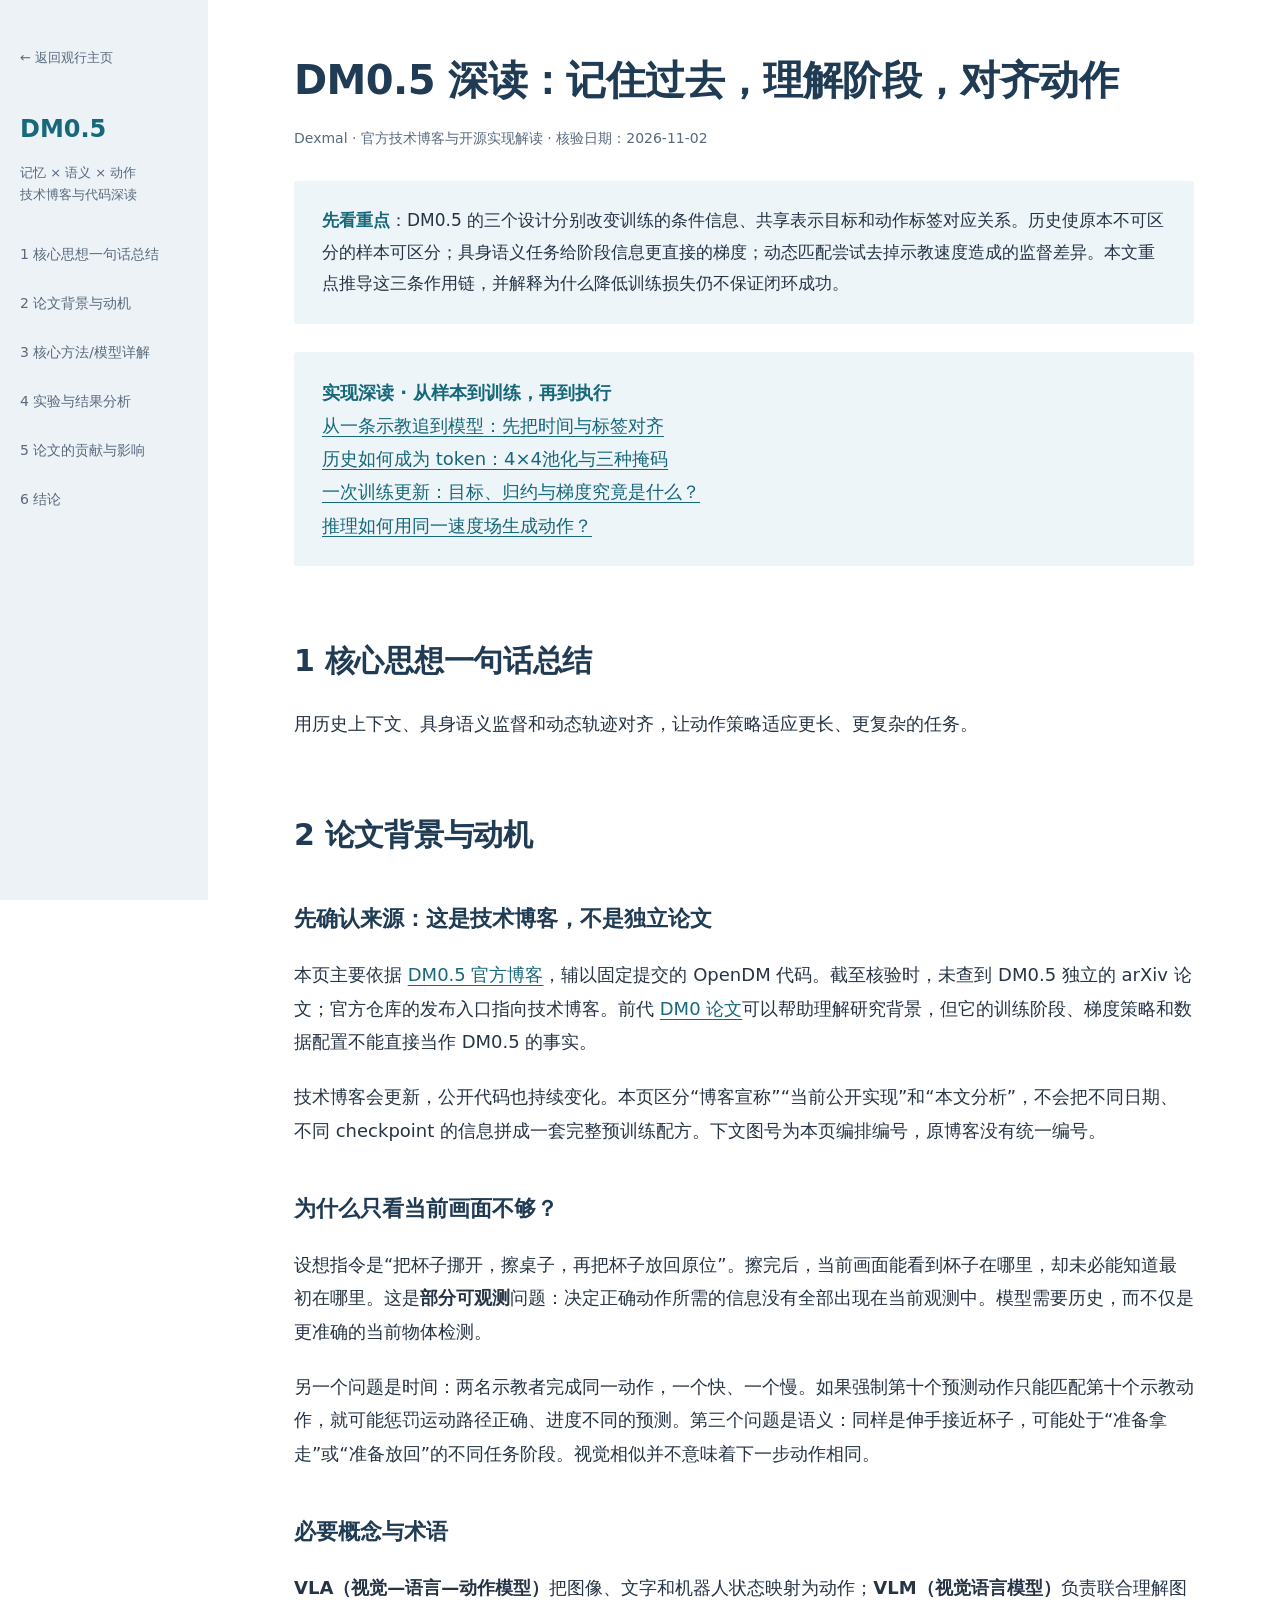
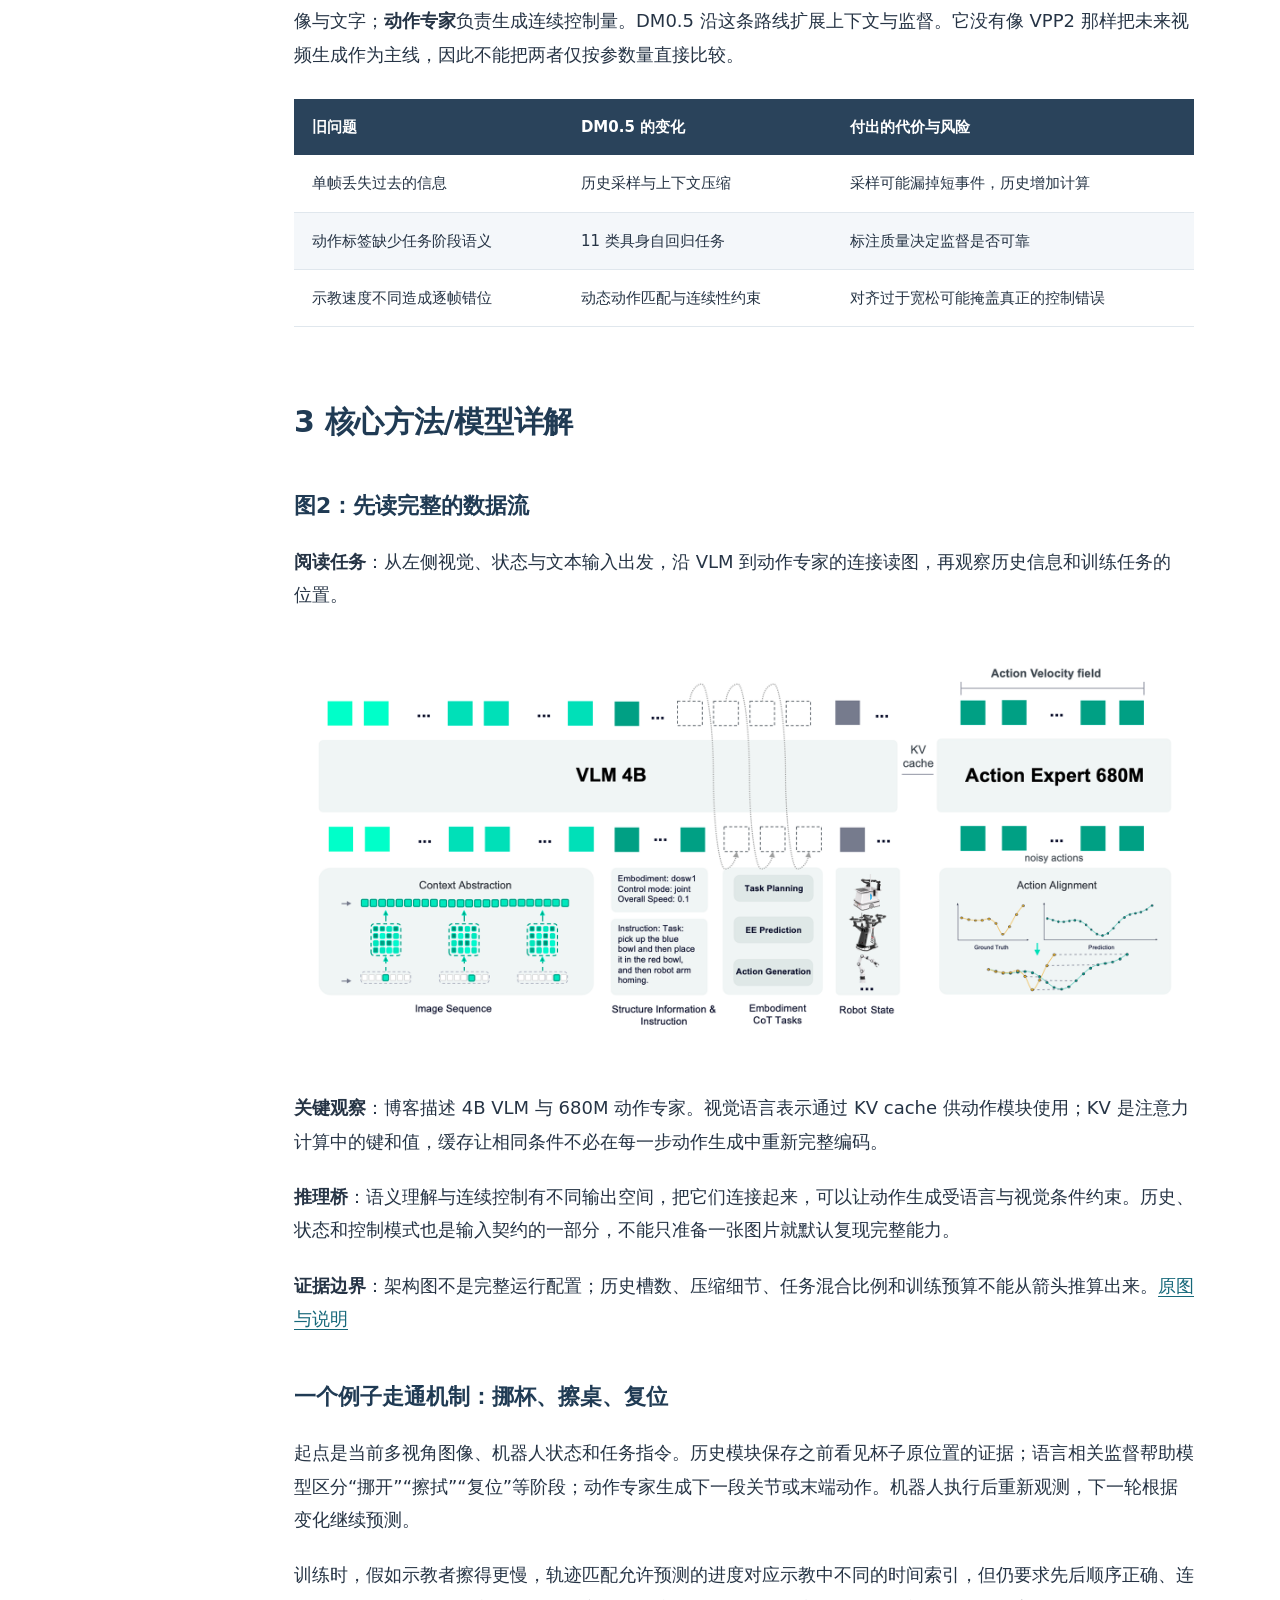
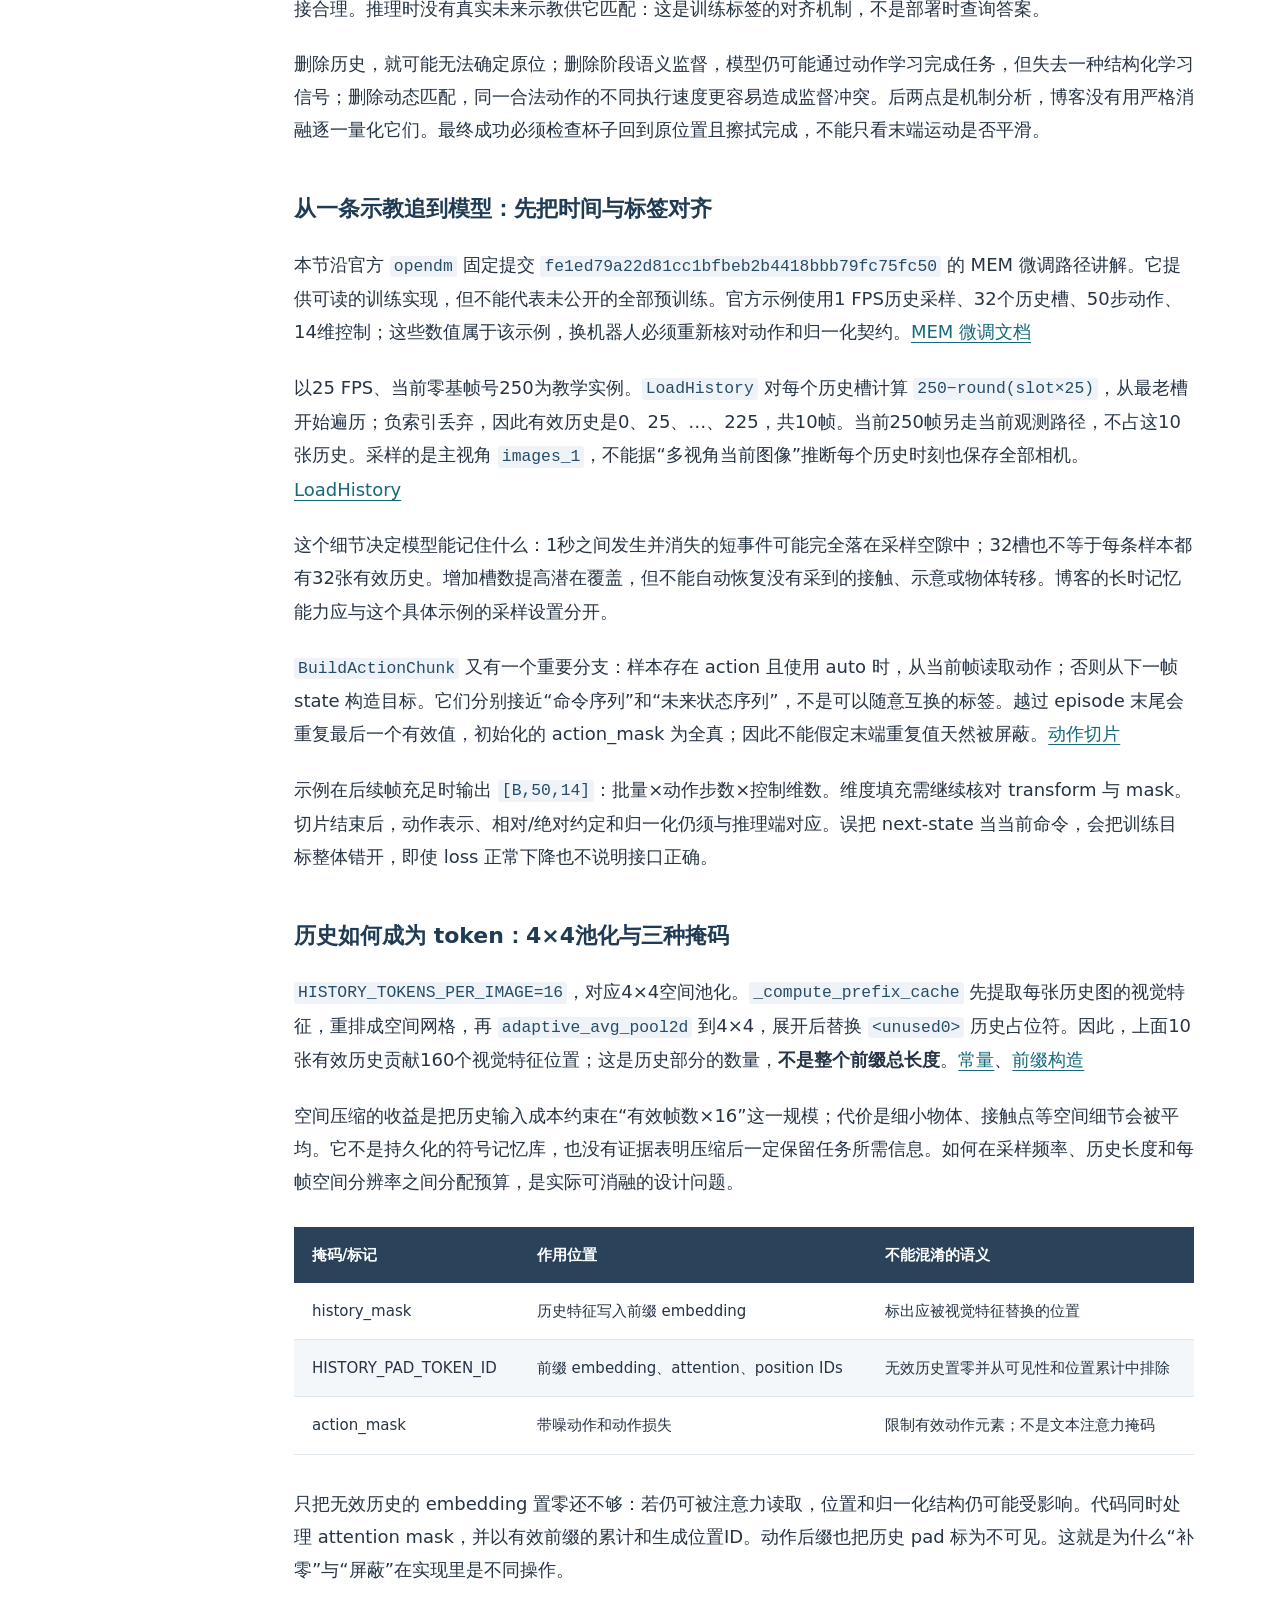
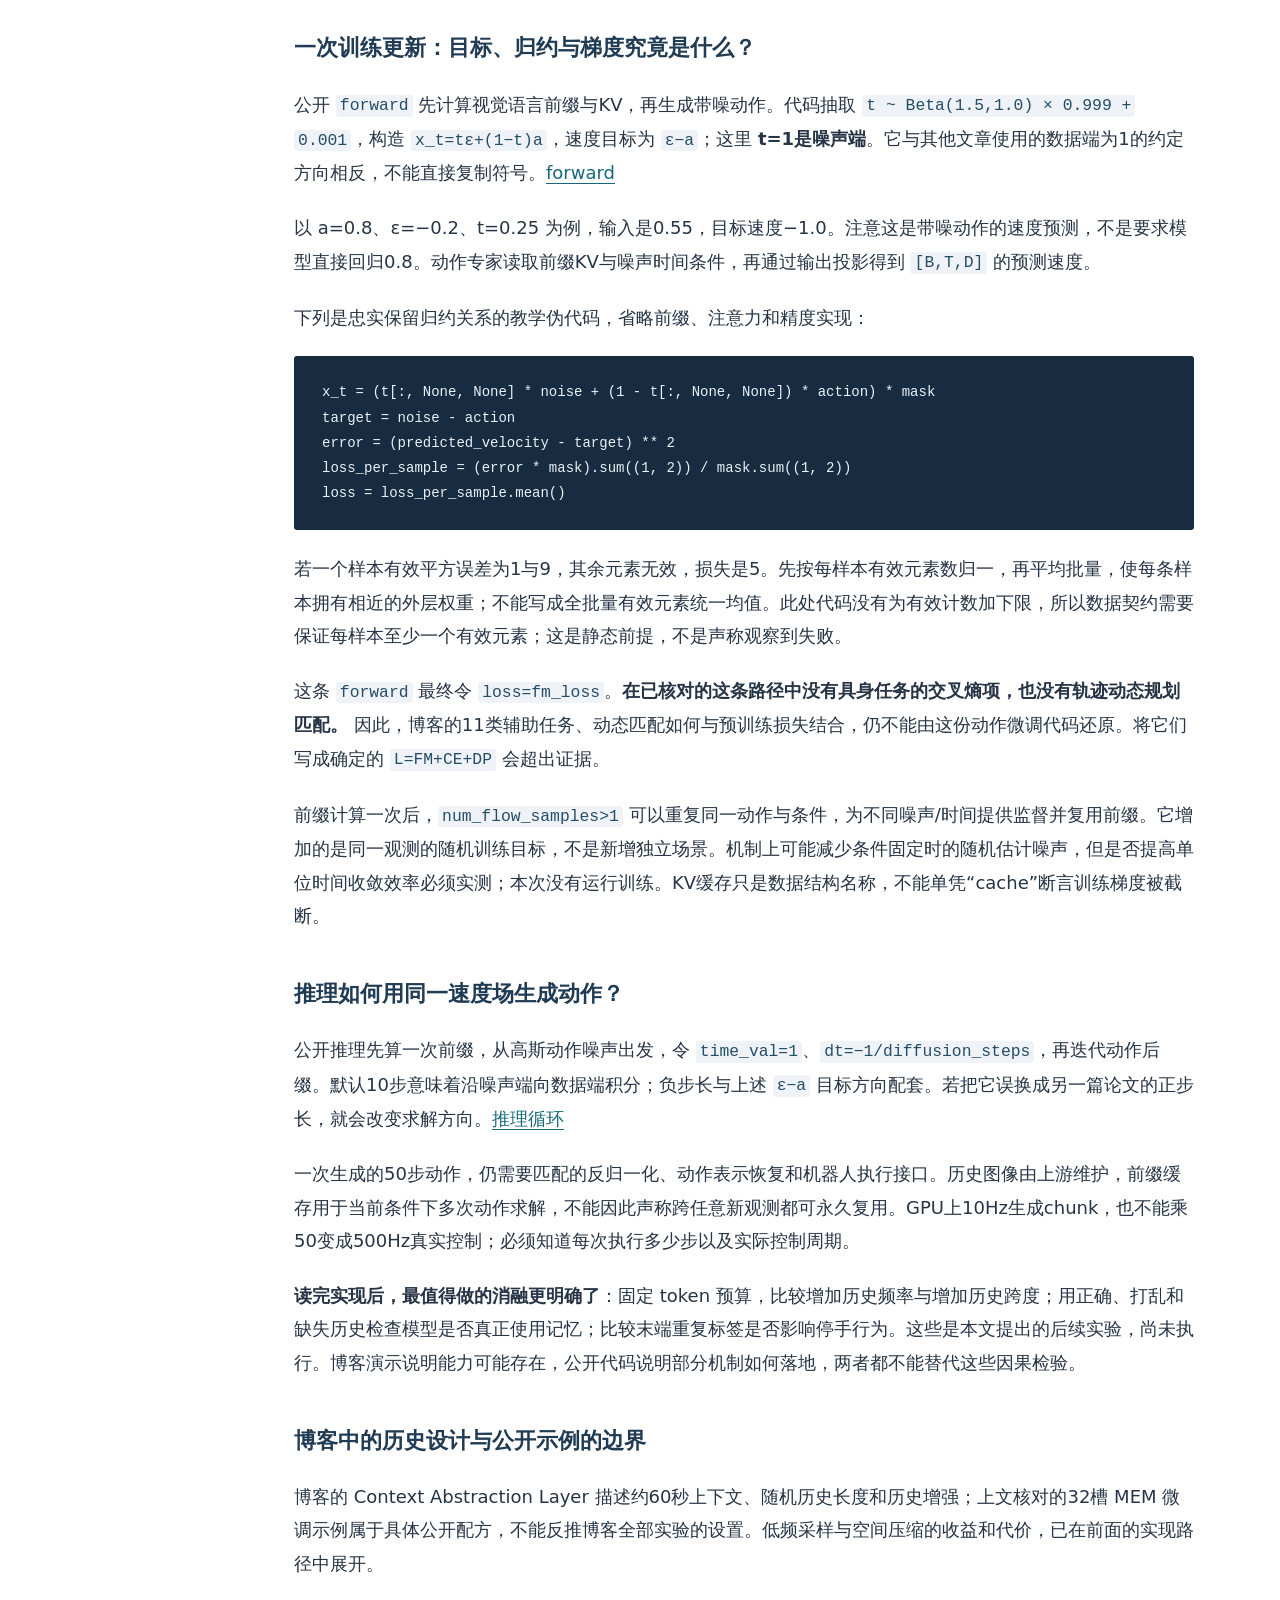
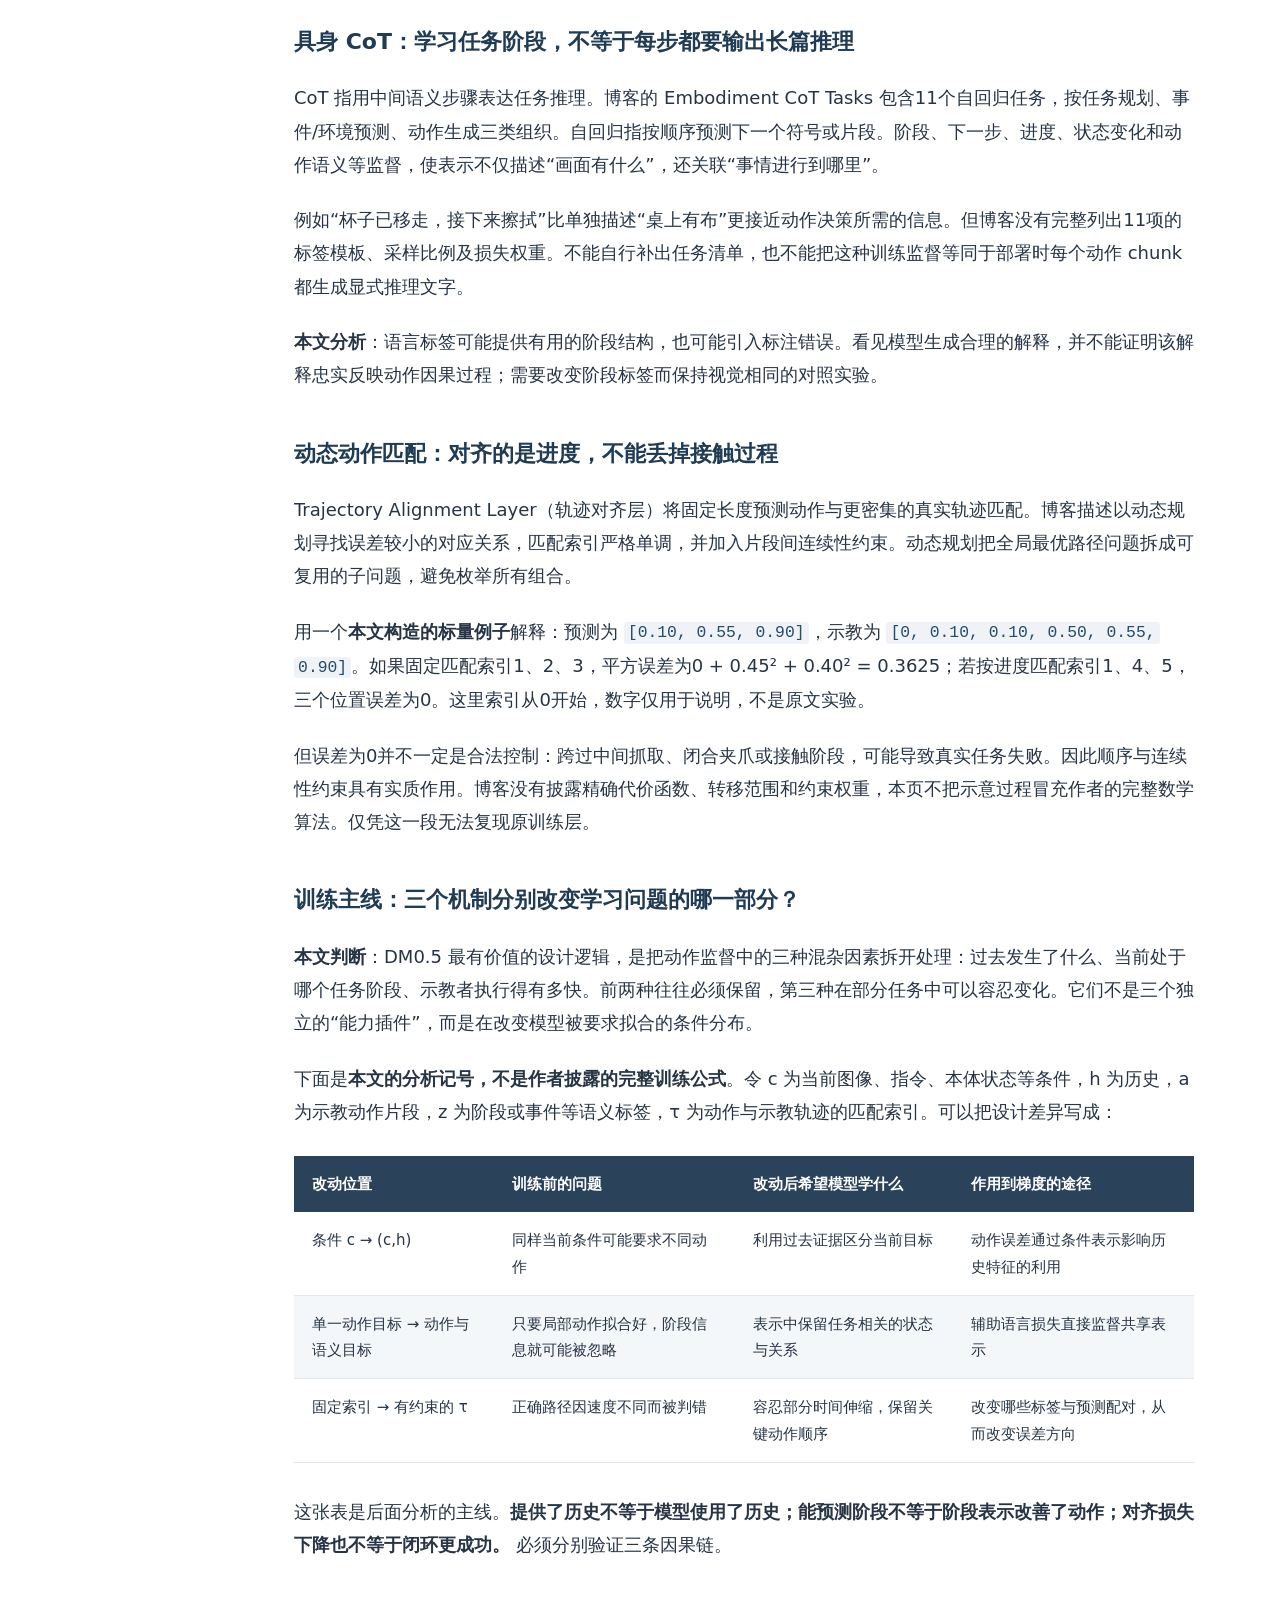
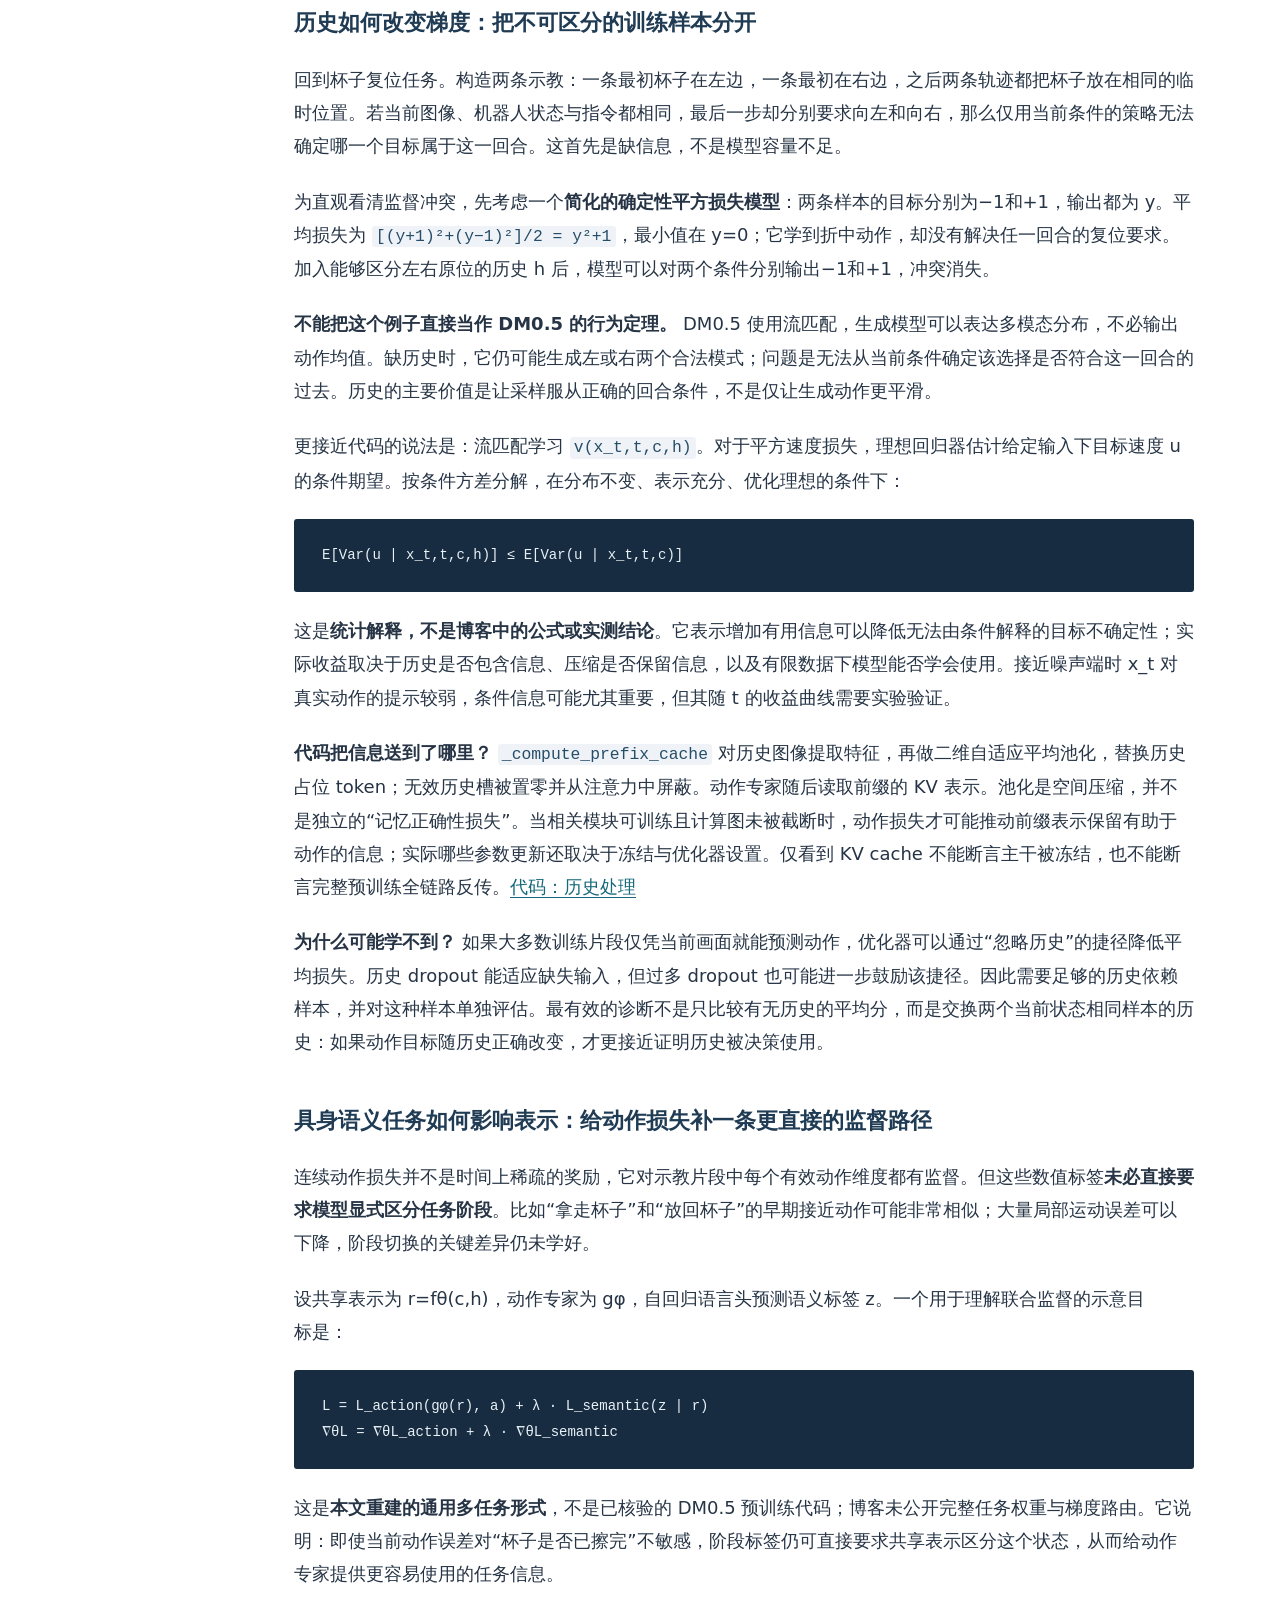
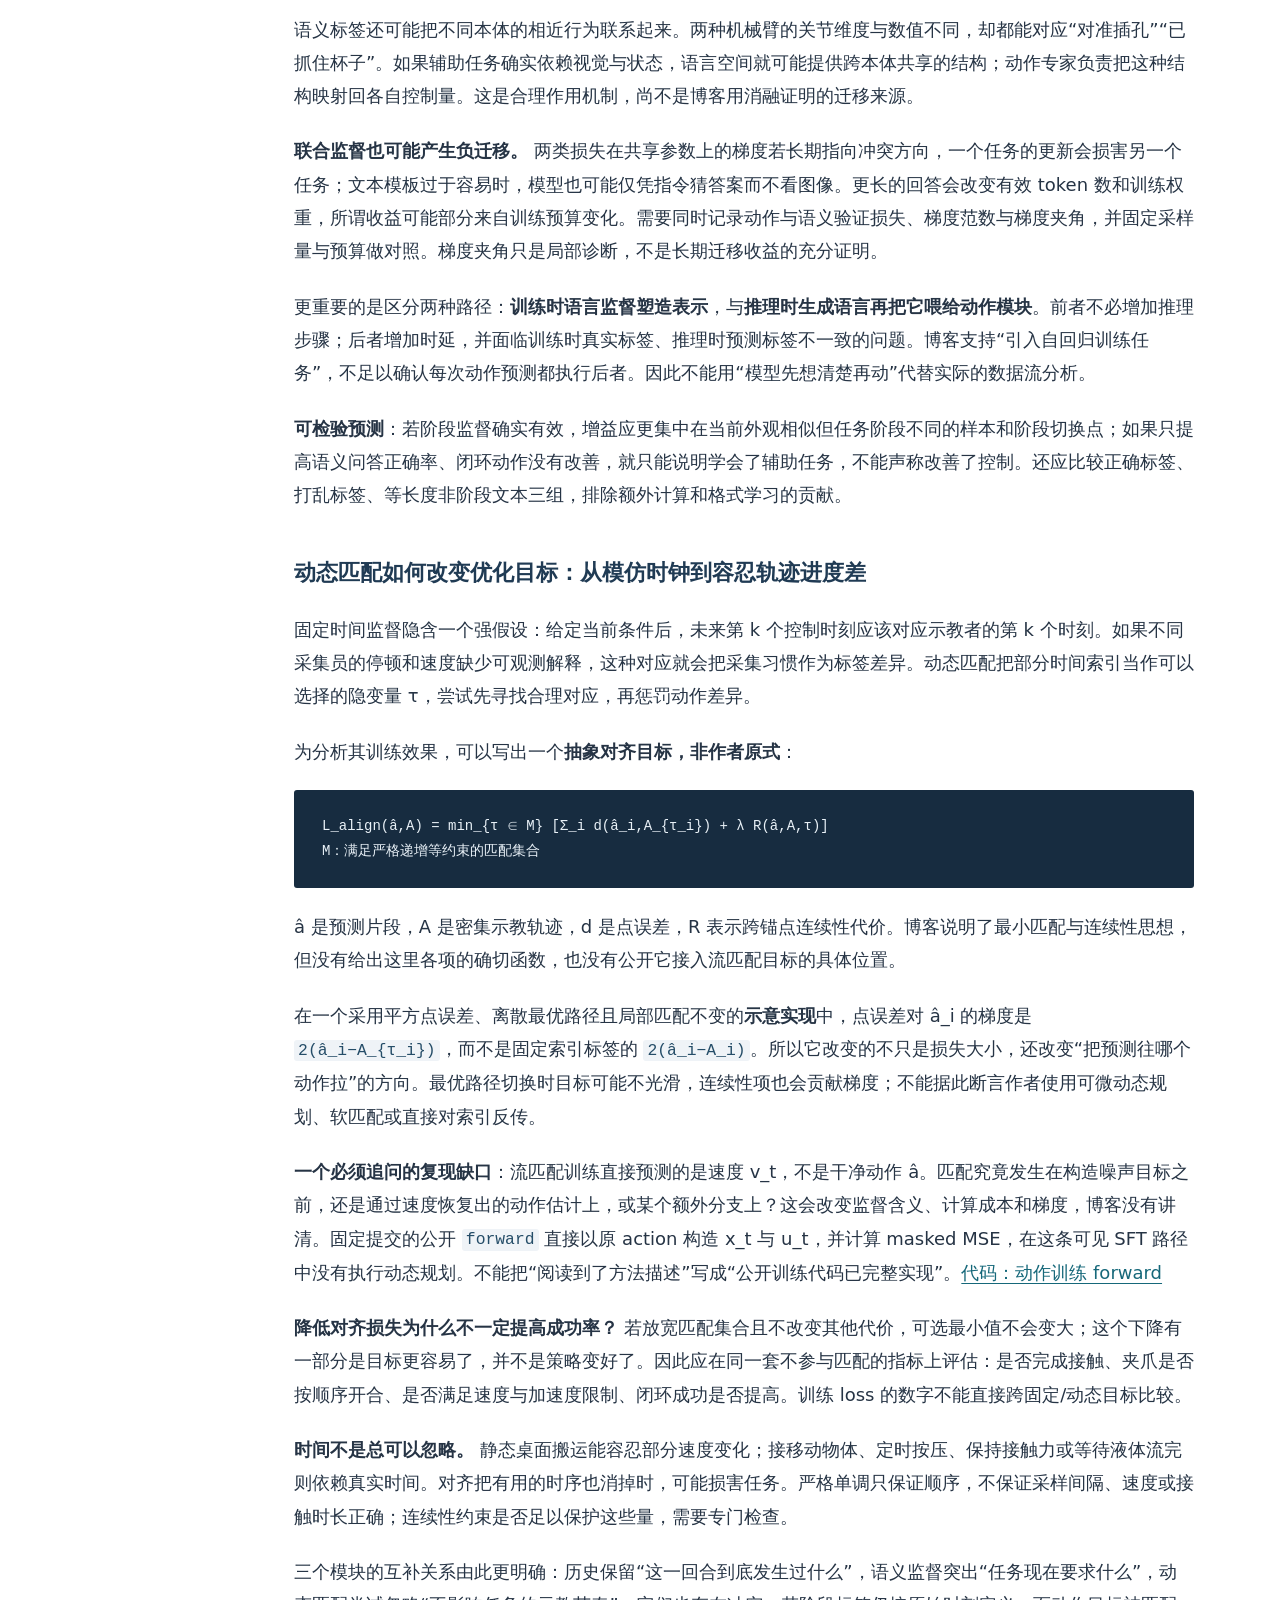
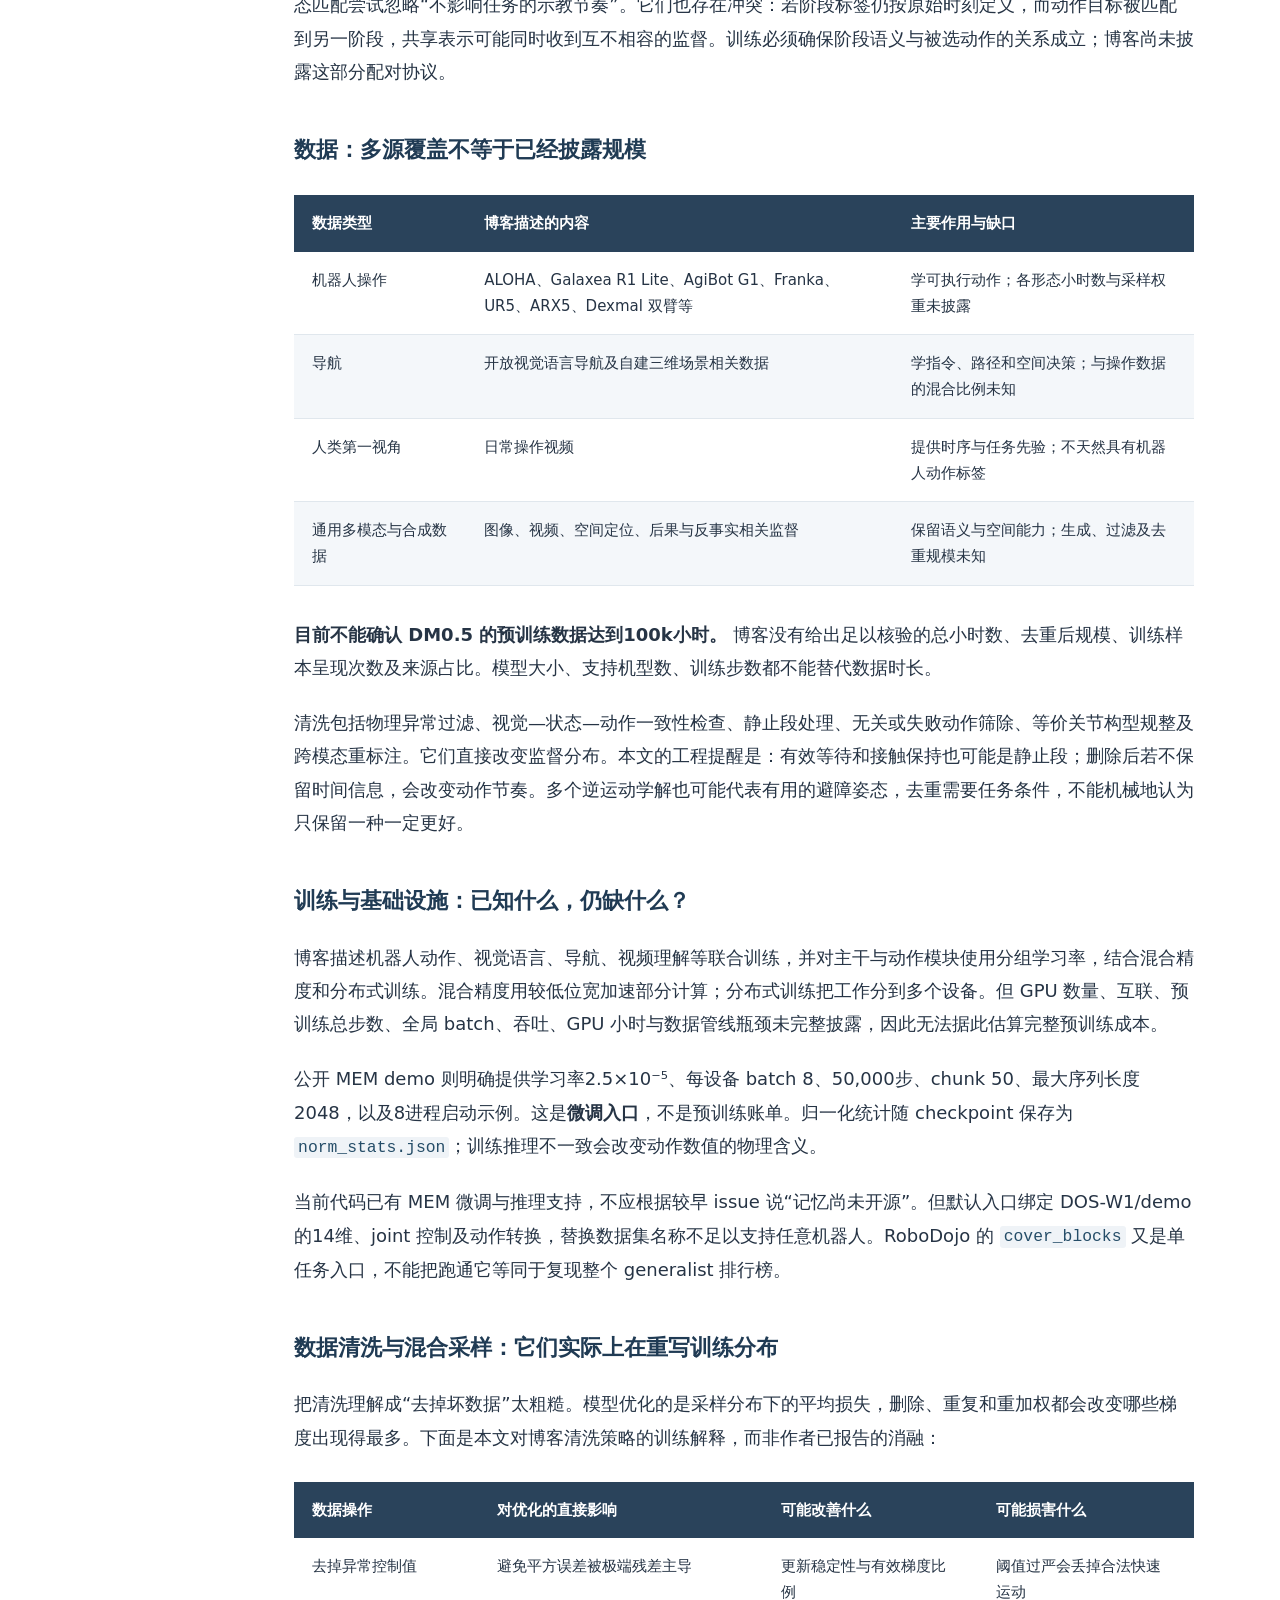
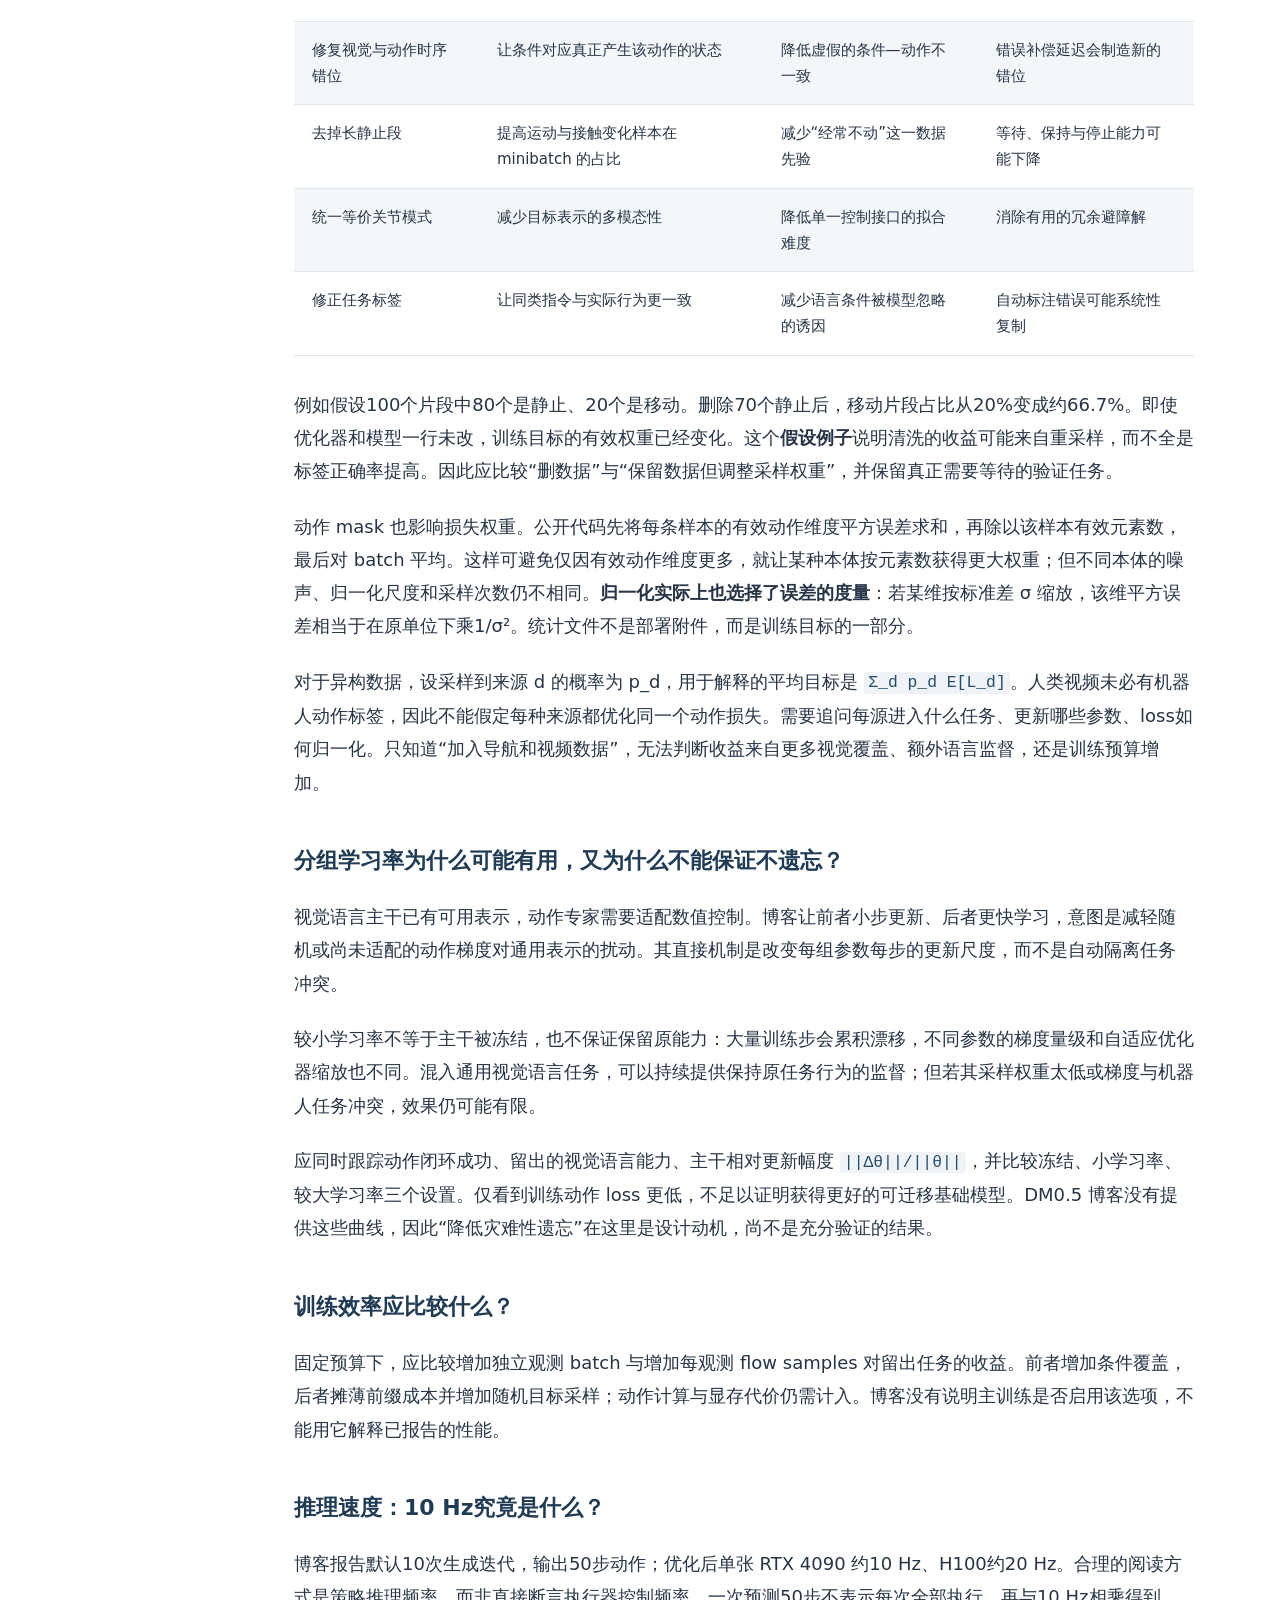
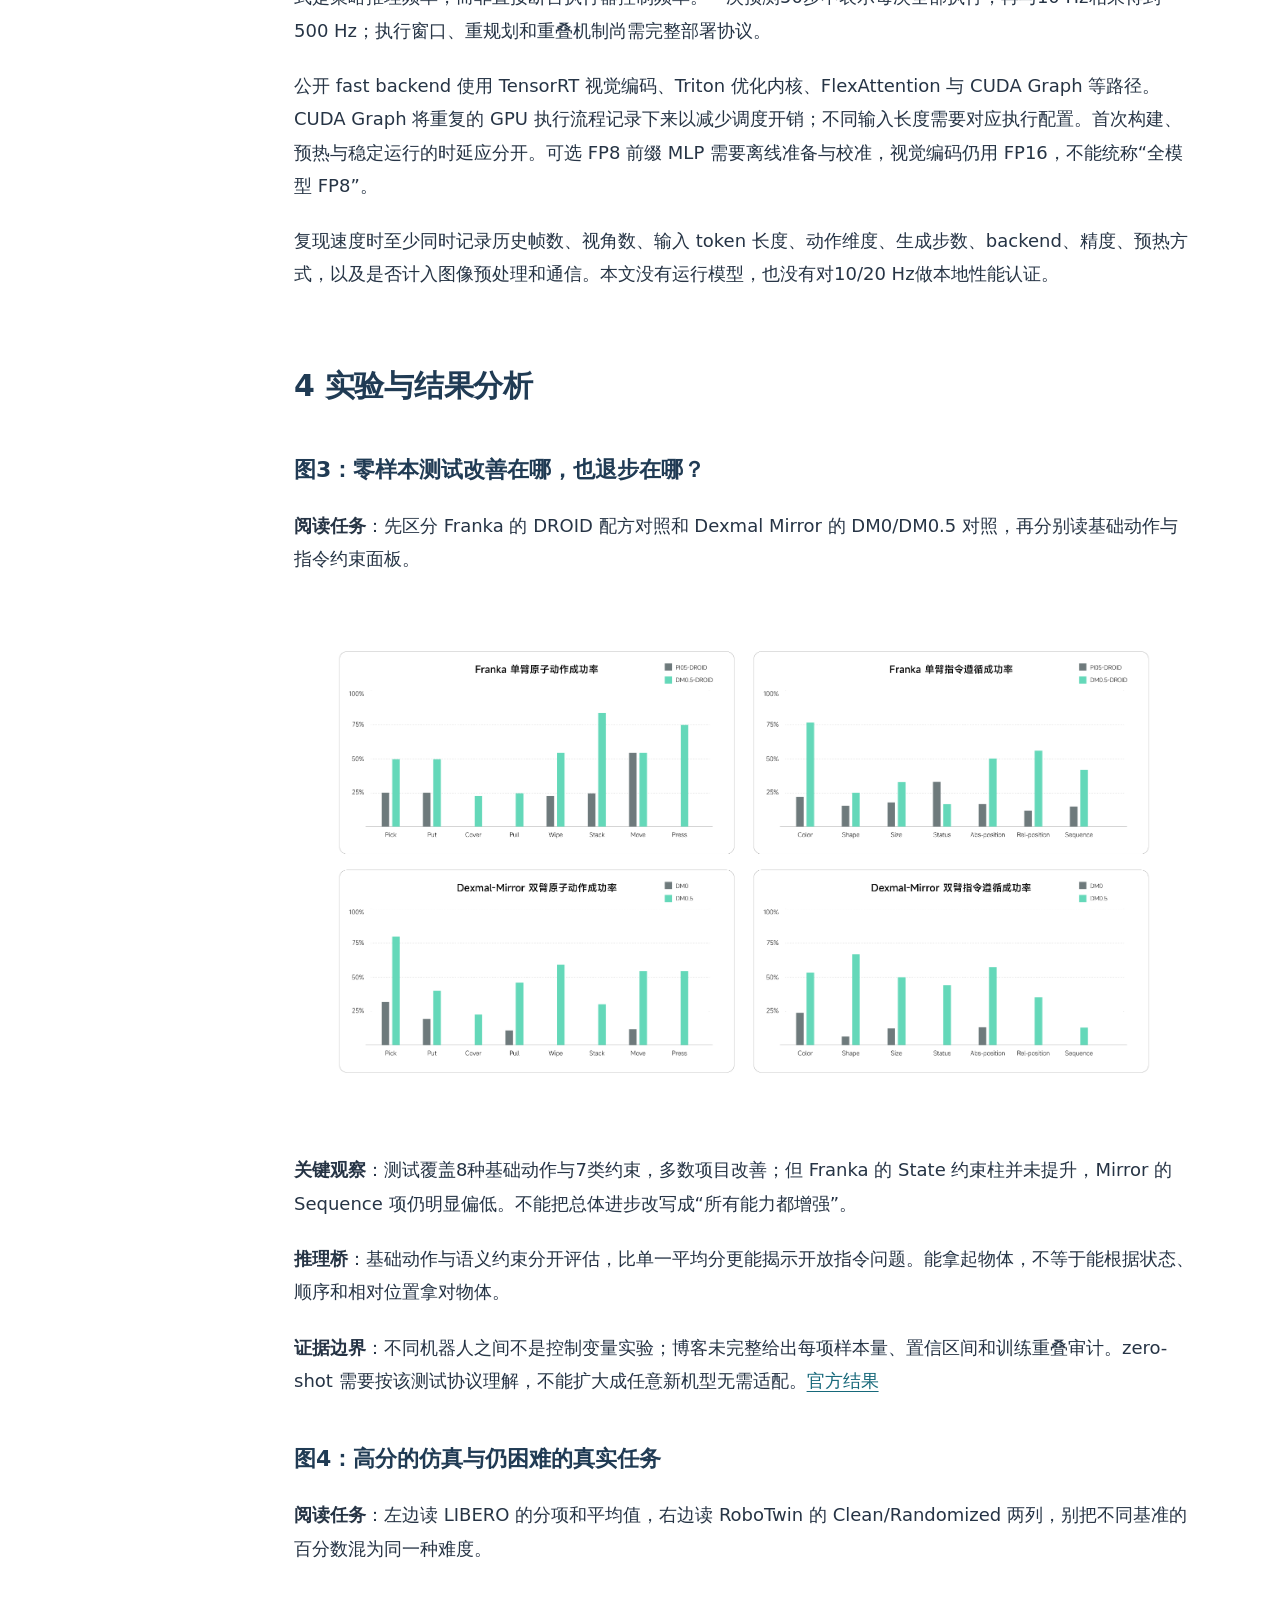
==== commit caf4e8bf: "Deepen three research notes with implementation and training analysis" ====
--- a/notes/dm05/index.html
+++ b/notes/dm05/index.html
@@ -37,7 +37,7 @@
 <p>Dexmal · 官方技术博客与开源实现解读 · 核验日期：2026-11-02</p>
 <blockquote>
 <p><strong>先看重点</strong>：DM0.5 的三个设计分别改变训练的条件信息、共享表示目标和动作标签对应关系。历史使原本不可区分的样本可区分；具身语义任务给阶段信息更直接的梯度；动态匹配尝试去掉示教速度造成的监督差异。本文重点推导这三条作用链，并解释为什么降低训练损失仍不保证闭环成功。</p>
-</blockquote><div class="training-map"><b>重点阅读：方法怎样改变训练？</b><p><a href="#m11">历史如何改变梯度：把不可区分的训练样本分开</a><a href="#m12">具身语义任务如何影响表示：给动作损失补一条更直接的监督路径</a><a href="#m13">动态匹配如何改变优化目标：从模仿时钟到容忍轨迹进度差</a><a href="#m16">数据清洗与混合采样：它们实际上在重写训练分布</a><a href="#m18">系统优化怎样才算对训练有价值？</a></p></div>
+</blockquote><blockquote><strong>实现深读 · 从样本到训练，再到执行</strong><br/><a href="#m6">从一条示教追到模型：先把时间与标签对齐</a><br/><a href="#m7">历史如何成为 token：4×4池化与三种掩码</a><br/><a href="#m8">一次训练更新：目标、归约与梯度究竟是什么？</a><br/><a href="#m9">推理如何用同一速度场生成动作？</a></blockquote>
 <h2 id="s1">1 核心思想一句话总结</h2>
 <p>用历史上下文、具身语义监督和动态轨迹对齐，让动作策略适应更长、更复杂的任务。</p>
 <h2 id="s2">2 论文背景与动机</h2>
@@ -78,7 +78,7 @@
 <h2 id="s3">3 核心方法/模型详解</h2>
 <h3 id="m4">图2：先读完整的数据流</h3>
 <p><strong>阅读任务</strong>：从左侧视觉、状态与文本输入出发，沿 VLM 到动作专家的连接读图，再观察历史信息和训练任务的位置。</p>
-<p><img alt="图2：DM0.5 模型架构" height="938" loading="lazy" src="assets/figure-2.png" tabindex="0" width="2012"/></p>
+<p><img alt="图2：DM0.5 模型架构" loading="lazy" src="assets/figure-2.png" tabindex="0" title="点击放大；Esc 关闭"/></p>
 <p><strong>关键观察</strong>：博客描述 4B VLM 与 680M 动作专家。视觉语言表示通过 KV cache 供动作模块使用；KV 是注意力计算中的键和值，缓存让相同条件不必在每一步动作生成中重新完整编码。</p>
 <p><strong>推理桥</strong>：语义理解与连续控制有不同输出空间，把它们连接起来，可以让动作生成受语言与视觉条件约束。历史、状态和控制模式也是输入契约的一部分，不能只准备一张图片就默认复现完整能力。</p>
 <p><strong>证据边界</strong>：架构图不是完整运行配置；历史槽数、压缩细节、任务混合比例和训练预算不能从箭头推算出来。<a href="https://www.dexmal.com/blog/dm0.5">原图与说明</a></p>
@@ -86,27 +86,70 @@
 <p>起点是当前多视角图像、机器人状态和任务指令。历史模块保存之前看见杯子原位置的证据；语言相关监督帮助模型区分“挪开”“擦拭”“复位”等阶段；动作专家生成下一段关节或末端动作。机器人执行后重新观测，下一轮根据变化继续预测。</p>
 <p>训练时，假如示教者擦得更慢，轨迹匹配允许预测的进度对应示教中不同的时间索引，但仍要求先后顺序正确、连接合理。推理时没有真实未来示教供它匹配：这是训练标签的对齐机制，不是部署时查询答案。</p>
 <p>删除历史，就可能无法确定原位；删除阶段语义监督，模型仍可能通过动作学习完成任务，但失去一种结构化学习信号；删除动态匹配，同一合法动作的不同执行速度更容易造成监督冲突。后两点是机制分析，博客没有用严格消融逐一量化它们。最终成功必须检查杯子回到原位置且擦拭完成，不能只看末端运动是否平滑。</p>
-<h3 id="m6">历史上下文：记忆的内容如何进入模型？</h3>
-<p>Context Abstraction Layer（上下文抽象层）对历史进行时间采样和空间压缩，以固定视觉 token 预算表示历史槽。token 是模型处理的表示单元；压缩降低计算，却也丢失部分细节。博客概述最长约60秒的上下文，并通过随机历史长度和增强适应历史缺失或不完整的情况。</p>
-<p>这不表示把60秒连续原始视频逐帧塞进模型，也不保证任何短暂事件都会被记住。例如电池只出现0.2秒，低频采样可能完全错过；关键帧保留策略是否能解决，需要专门测试。有限历史窗口也不等于无限持久记忆。</p>
-<p><strong>公开实现补充</strong>：固定提交的 MEM SFT 文档提供实际入口：从 <code>Dexmal/DM05-MEM</code> 初始化，按1 FPS请求32个主视角历史槽，数据集必须登记 <code>fps</code>。demo 共300帧、登记25 fps，后段约能提供10张非空历史；填满32槽约需800帧。这个 demo 配置不能反推博客所有实验都使用32秒历史，也不能把重复引用的 demo 图片当作真实记忆能力验证。</p>
-<h3 id="m7">具身 CoT：学习任务阶段，不等于每步都要输出长篇推理</h3>
+<h3 id="m6">从一条示教追到模型：先把时间与标签对齐</h3>
+<p>本节沿官方 <code>opendm</code> 固定提交 <code>fe1ed79a22d81cc1bfbeb2b4418bbb79fc75fc50</code> 的 MEM 微调路径讲解。它提供可读的训练实现，但不能代表未公开的全部预训练。官方示例使用1 FPS历史采样、32个历史槽、50步动作、14维控制；这些数值属于该示例，换机器人必须重新核对动作和归一化契约。<a href="https://github.com/dexmal/opendm/blob/fe1ed79a22d81cc1bfbeb2b4418bbb79fc75fc50/docs/zh/dm05_mem_sft.md">MEM 微调文档</a></p>
+<p>以25 FPS、当前零基帧号250为教学实例。<code>LoadHistory</code> 对每个历史槽计算 <code>250−round(slot×25)</code>，从最老槽开始遍历；负索引丢弃，因此有效历史是0、25、…、225，共10帧。当前250帧另走当前观测路径，不占这10张历史。采样的是主视角 <code>images_1</code>，不能据“多视角当前图像”推断每个历史时刻也保存全部相机。<a href="https://github.com/dexmal/opendm/blob/fe1ed79a22d81cc1bfbeb2b4418bbb79fc75fc50/opendm/data/transforms.py#L230">LoadHistory</a></p>
+<p>这个细节决定模型能记住什么：1秒之间发生并消失的短事件可能完全落在采样空隙中；32槽也不等于每条样本都有32张有效历史。增加槽数提高潜在覆盖，但不能自动恢复没有采到的接触、示意或物体转移。博客的长时记忆能力应与这个具体示例的采样设置分开。</p>
+<p><code>BuildActionChunk</code> 又有一个重要分支：样本存在 action 且使用 auto 时，从当前帧读取动作；否则从下一帧 state 构造目标。它们分别接近“命令序列”和“未来状态序列”，不是可以随意互换的标签。越过 episode 末尾会重复最后一个有效值，初始化的 action_mask 为全真；因此不能假定末端重复值天然被屏蔽。<a href="https://github.com/dexmal/opendm/blob/fe1ed79a22d81cc1bfbeb2b4418bbb79fc75fc50/opendm/data/transforms.py#L271">动作切片</a></p>
+<p>示例在后续帧充足时输出 <code>[B,50,14]</code>：批量×动作步数×控制维数。维度填充需继续核对 transform 与 mask。切片结束后，动作表示、相对/绝对约定和归一化仍须与推理端对应。误把 next-state 当当前命令，会把训练目标整体错开，即使 loss 正常下降也不说明接口正确。</p>
+<h3 id="m7">历史如何成为 token：4×4池化与三种掩码</h3>
+<p><code>HISTORY_TOKENS_PER_IMAGE=16</code>，对应4×4空间池化。<code>_compute_prefix_cache</code> 先提取每张历史图的视觉特征，重排成空间网格，再 <code>adaptive_avg_pool2d</code> 到4×4，展开后替换 <code>&lt;unused0&gt;</code> 历史占位符。因此，上面10张有效历史贡献160个视觉特征位置；这是历史部分的数量，<strong>不是整个前缀总长度</strong>。<a href="https://github.com/dexmal/opendm/blob/fe1ed79a22d81cc1bfbeb2b4418bbb79fc75fc50/opendm/constants/robot.py">常量</a>、<a href="https://github.com/dexmal/opendm/blob/fe1ed79a22d81cc1bfbeb2b4418bbb79fc75fc50/opendm/model/dm05/dm05_arch.py#L1583">前缀构造</a></p>
+<p>空间压缩的收益是把历史输入成本约束在“有效帧数×16”这一规模；代价是细小物体、接触点等空间细节会被平均。它不是持久化的符号记忆库，也没有证据表明压缩后一定保留任务所需信息。如何在采样频率、历史长度和每帧空间分辨率之间分配预算，是实际可消融的设计问题。</p>
+<div aria-label="数据表格，可横向滚动" class="table-scroll" role="region" tabindex="0"><table>
+<thead>
+<tr>
+<th>掩码/标记</th>
+<th>作用位置</th>
+<th>不能混淆的语义</th>
+</tr>
+</thead>
+<tbody>
+<tr>
+<td>history_mask</td>
+<td>历史特征写入前缀 embedding</td>
+<td>标出应被视觉特征替换的位置</td>
+</tr>
+<tr>
+<td>HISTORY_PAD_TOKEN_ID</td>
+<td>前缀 embedding、attention、position IDs</td>
+<td>无效历史置零并从可见性和位置累计中排除</td>
+</tr>
+<tr>
+<td>action_mask</td>
+<td>带噪动作和动作损失</td>
+<td>限制有效动作元素；不是文本注意力掩码</td>
+</tr>
+</tbody>
+</table></div>
+<p>只把无效历史的 embedding 置零还不够：若仍可被注意力读取，位置和归一化结构仍可能受影响。代码同时处理 attention mask，并以有效前缀的累计和生成位置ID。动作后缀也把历史 pad 标为不可见。这就是为什么“补零”与“屏蔽”在实现里是不同操作。</p>
+<h3 id="m8">一次训练更新：目标、归约与梯度究竟是什么？</h3>
+<p>公开 <code>forward</code> 先计算视觉语言前缀与KV，再生成带噪动作。代码抽取 <code>t ~ Beta(1.5,1.0) × 0.999 + 0.001</code>，构造 <code>x_t=tε+(1−t)a</code>，速度目标为 <code>ε−a</code>；这里 <strong>t=1是噪声端</strong>。它与其他文章使用的数据端为1的约定方向相反，不能直接复制符号。<a href="https://github.com/dexmal/opendm/blob/fe1ed79a22d81cc1bfbeb2b4418bbb79fc75fc50/opendm/model/dm05/dm05_arch.py#L837">forward</a></p>
+<p>以 a=0.8、ε=−0.2、t=0.25 为例，输入是0.55，目标速度−1.0。注意这是带噪动作的速度预测，不是要求模型直接回归0.8。动作专家读取前缀KV与噪声时间条件，再通过输出投影得到 <code>[B,T,D]</code> 的预测速度。</p>
+<p>下列是忠实保留归约关系的教学伪代码，省略前缀、注意力和精度实现：</p>
+<pre><code class="language-python">x_t = (t[:, None, None] * noise + (1 - t[:, None, None]) * action) * mask
+target = noise - action
+error = (predicted_velocity - target) ** 2
+loss_per_sample = (error * mask).sum((1, 2)) / mask.sum((1, 2))
+loss = loss_per_sample.mean()
+</code></pre>
+<p>若一个样本有效平方误差为1与9，其余元素无效，损失是5。先按每样本有效元素数归一，再平均批量，使每条样本拥有相近的外层权重；不能写成全批量有效元素统一均值。此处代码没有为有效计数加下限，所以数据契约需要保证每样本至少一个有效元素；这是静态前提，不是声称观察到失败。</p>
+<p>这条 <code>forward</code> 最终令 <code>loss=fm_loss</code>。<strong>在已核对的这条路径中没有具身任务的交叉熵项，也没有轨迹动态规划匹配。</strong> 因此，博客的11类辅助任务、动态匹配如何与预训练损失结合，仍不能由这份动作微调代码还原。将它们写成确定的 <code>L=FM+CE+DP</code> 会超出证据。</p>
+<p>前缀计算一次后，<code>num_flow_samples&gt;1</code> 可以重复同一动作与条件，为不同噪声/时间提供监督并复用前缀。它增加的是同一观测的随机训练目标，不是新增独立场景。机制上可能减少条件固定时的随机估计噪声，但是否提高单位时间收敛效率必须实测；本次没有运行训练。KV缓存只是数据结构名称，不能单凭“cache”断言训练梯度被截断。</p>
+<h3 id="m9">推理如何用同一速度场生成动作？</h3>
+<p>公开推理先算一次前缀，从高斯动作噪声出发，令 <code>time_val=1</code>、<code>dt=−1/diffusion_steps</code>，再迭代动作后缀。默认10步意味着沿噪声端向数据端积分；负步长与上述 <code>ε−a</code> 目标方向配套。若把它误换成另一篇论文的正步长，就会改变求解方向。<a href="https://github.com/dexmal/opendm/blob/fe1ed79a22d81cc1bfbeb2b4418bbb79fc75fc50/opendm/model/dm05/dm05_arch.py#L1015">推理循环</a></p>
+<p>一次生成的50步动作，仍需要匹配的反归一化、动作表示恢复和机器人执行接口。历史图像由上游维护，前缀缓存用于当前条件下多次动作求解，不能因此声称跨任意新观测都可永久复用。GPU上10Hz生成chunk，也不能乘50变成500Hz真实控制；必须知道每次执行多少步以及实际控制周期。</p>
+<p><strong>读完实现后，最值得做的消融更明确了</strong>：固定 token 预算，比较增加历史频率与增加历史跨度；用正确、打乱和缺失历史检查模型是否真正使用记忆；比较末端重复标签是否影响停手行为。这些是本文提出的后续实验，尚未执行。博客演示说明能力可能存在，公开代码说明部分机制如何落地，两者都不能替代这些因果检验。</p>
+<h3 id="m10">博客中的历史设计与公开示例的边界</h3>
+<p>博客的 Context Abstraction Layer 描述约60秒上下文、随机历史长度和历史增强；上文核对的32槽 MEM 微调示例属于具体公开配方，不能反推博客全部实验的设置。低频采样与空间压缩的收益和代价，已在前面的实现路径中展开。</p>
+<h3 id="m11">具身 CoT：学习任务阶段，不等于每步都要输出长篇推理</h3>
 <p>CoT 指用中间语义步骤表达任务推理。博客的 Embodiment CoT Tasks 包含11个自回归任务，按任务规划、事件/环境预测、动作生成三类组织。自回归指按顺序预测下一个符号或片段。阶段、下一步、进度、状态变化和动作语义等监督，使表示不仅描述“画面有什么”，还关联“事情进行到哪里”。</p>
 <p>例如“杯子已移走，接下来擦拭”比单独描述“桌上有布”更接近动作决策所需的信息。但博客没有完整列出11项的标签模板、采样比例及损失权重。不能自行补出任务清单，也不能把这种训练监督等同于部署时每个动作 chunk 都生成显式推理文字。</p>
 <p><strong>本文分析</strong>：语言标签可能提供有用的阶段结构，也可能引入标注错误。看见模型生成合理的解释，并不能证明该解释忠实反映动作因果过程；需要改变阶段标签而保持视觉相同的对照实验。</p>
-<h3 id="m8">动态动作匹配：对齐的是进度，不能丢掉接触过程</h3>
+<h3 id="m12">动态动作匹配：对齐的是进度，不能丢掉接触过程</h3>
 <p>Trajectory Alignment Layer（轨迹对齐层）将固定长度预测动作与更密集的真实轨迹匹配。博客描述以动态规划寻找误差较小的对应关系，匹配索引严格单调，并加入片段间连续性约束。动态规划把全局最优路径问题拆成可复用的子问题，避免枚举所有组合。</p>
 <p>用一个<strong>本文构造的标量例子</strong>解释：预测为 <code>[0.10, 0.55, 0.90]</code>，示教为 <code>[0, 0.10, 0.10, 0.50, 0.55, 0.90]</code>。如果固定匹配索引1、2、3，平方误差为0 + 0.45² + 0.40² = 0.3625；若按进度匹配索引1、4、5，三个位置误差为0。这里索引从0开始，数字仅用于说明，不是原文实验。</p>
 <p>但误差为0并不一定是合法控制：跨过中间抓取、闭合夹爪或接触阶段，可能导致真实任务失败。因此顺序与连续性约束具有实质作用。博客没有披露精确代价函数、转移范围和约束权重，本页不把示意过程冒充作者的完整数学算法。仅凭这一段无法复现原训练层。</p>
-<h3 id="m9">连续动作如何生成：流匹配的代码证据</h3>
-<p><strong>动作 chunk</strong>是一次输出的一段连续动作。<strong>流匹配</strong>训练网络把噪声逐渐变成动作，网络预测的是生成过程中的变化方向。固定代码提交的 <code>dm05_arch.py</code> 使用以下约定，注意这来自公开 SFT 实现：</p>
-<pre><code class="language-text">x_t = t · ε + (1 − t) · a
-目标速度 u_t = ε − a
-训练误差：预测速度与 u_t 的平方误差，结合动作 mask 汇总
-</code></pre>
-<p>a 是真实动作序列，ε 是同形状高斯噪声，t 是生成过程的时间，不是机械臂物理执行时间。t=1 对应噪声端，t=0 对应数据端；推理从1向0积分。取标量 a=2、ε=−1、t=0.4，则 x_t=0.8、目标速度为−3。因为积分时间向下走，沿这个方向最终抵达数据端。这里的符号约定与一些从0向1生成的论文相反，不能混用。</p>
-<p>公开 forward 返回流匹配损失，并不自动证明博客描述的11项自回归任务和动态匹配都包含在该 SFT 路径中。完整预训练目标与用于下游微调的代码入口是两个不同层次。</p>
-<h3 id="m10">训练主线：三个机制分别改变学习问题的哪一部分？</h3>
+<h3 id="m13">训练主线：三个机制分别改变学习问题的哪一部分？</h3>
 <p><strong>本文判断</strong>：DM0.5 最有价值的设计逻辑，是把动作监督中的三种混杂因素拆开处理：过去发生了什么、当前处于哪个任务阶段、示教者执行得有多快。前两种往往必须保留，第三种在部分任务中可以容忍变化。它们不是三个独立的“能力插件”，而是在改变模型被要求拟合的条件分布。</p>
 <p>下面是<strong>本文的分析记号，不是作者披露的完整训练公式</strong>。令 c 为当前图像、指令、本体状态等条件，h 为历史，a 为示教动作片段，z 为阶段或事件等语义标签，τ 为动作与示教轨迹的匹配索引。可以把设计差异写成：</p>
 <div aria-label="数据表格，可横向滚动" class="table-scroll" role="region" tabindex="0"><table>
@@ -140,7 +183,7 @@
 </tbody>
 </table></div>
 <p>这张表是后面分析的主线。<strong>提供了历史不等于模型使用了历史；能预测阶段不等于阶段表示改善了动作；对齐损失下降也不等于闭环更成功。</strong> 必须分别验证三条因果链。</p>
-<h3 id="m11">历史如何改变梯度：把不可区分的训练样本分开</h3>
+<h3 id="m14">历史如何改变梯度：把不可区分的训练样本分开</h3>
 <p>回到杯子复位任务。构造两条示教：一条最初杯子在左边，一条最初在右边，之后两条轨迹都把杯子放在相同的临时位置。若当前图像、机器人状态与指令都相同，最后一步却分别要求向左和向右，那么仅用当前条件的策略无法确定哪一个目标属于这一回合。这首先是缺信息，不是模型容量不足。</p>
 <p>为直观看清监督冲突，先考虑一个<strong>简化的确定性平方损失模型</strong>：两条样本的目标分别为−1和+1，输出都为 y。平均损失为 <code>[(y+1)²+(y−1)²]/2 = y²+1</code>，最小值在 y=0；它学到折中动作，却没有解决任一回合的复位要求。加入能够区分左右原位的历史 h 后，模型可以对两个条件分别输出−1和+1，冲突消失。</p>
 <p><strong>不能把这个例子直接当作 DM0.5 的行为定理。</strong> DM0.5 使用流匹配，生成模型可以表达多模态分布，不必输出动作均值。缺历史时，它仍可能生成左或右两个合法模式；问题是无法从当前条件确定该选择是否符合这一回合的过去。历史的主要价值是让采样服从正确的回合条件，不是仅让生成动作更平滑。</p>
@@ -150,7 +193,7 @@
 <p>这是<strong>统计解释，不是博客中的公式或实测结论</strong>。它表示增加有用信息可以降低无法由条件解释的目标不确定性；实际收益取决于历史是否包含信息、压缩是否保留信息，以及有限数据下模型能否学会使用。接近噪声端时 x_t 对真实动作的提示较弱，条件信息可能尤其重要，但其随 t 的收益曲线需要实验验证。</p>
 <p><strong>代码把信息送到了哪里？</strong> <code>_compute_prefix_cache</code> 对历史图像提取特征，再做二维自适应平均池化，替换历史占位 token；无效历史槽被置零并从注意力中屏蔽。动作专家随后读取前缀的 KV 表示。池化是空间压缩，并不是独立的“记忆正确性损失”。当相关模块可训练且计算图未被截断时，动作损失才可能推动前缀表示保留有助于动作的信息；实际哪些参数更新还取决于冻结与优化器设置。仅看到 KV cache 不能断言主干被冻结，也不能断言完整预训练全链路反传。<a href="https://github.com/dexmal/opendm/blob/fe1ed79a22d81cc1bfbeb2b4418bbb79fc75fc50/opendm/model/dm05/dm05_arch.py#L1583">代码：历史处理</a></p>
 <p><strong>为什么可能学不到？</strong> 如果大多数训练片段仅凭当前画面就能预测动作，优化器可以通过“忽略历史”的捷径降低平均损失。历史 dropout 能适应缺失输入，但过多 dropout 也可能进一步鼓励该捷径。因此需要足够的历史依赖样本，并对这种样本单独评估。最有效的诊断不是只比较有无历史的平均分，而是交换两个当前状态相同样本的历史：如果动作目标随历史正确改变，才更接近证明历史被决策使用。</p>
-<h3 id="m12">具身语义任务如何影响表示：给动作损失补一条更直接的监督路径</h3>
+<h3 id="m15">具身语义任务如何影响表示：给动作损失补一条更直接的监督路径</h3>
 <p>连续动作损失并不是时间上稀疏的奖励，它对示教片段中每个有效动作维度都有监督。但这些数值标签<strong>未必直接要求模型显式区分任务阶段</strong>。比如“拿走杯子”和“放回杯子”的早期接近动作可能非常相似；大量局部运动误差可以下降，阶段切换的关键差异仍未学好。</p>
 <p>设共享表示为 r=fθ(c,h)，动作专家为 gφ，自回归语言头预测语义标签 z。一个用于理解联合监督的示意目标是：</p>
 <pre><code class="language-text">L = L_action(gφ(r), a) + λ · L_semantic(z | r)
@@ -161,7 +204,7 @@
 <p><strong>联合监督也可能产生负迁移。</strong> 两类损失在共享参数上的梯度若长期指向冲突方向，一个任务的更新会损害另一个任务；文本模板过于容易时，模型也可能仅凭指令猜答案而不看图像。更长的回答会改变有效 token 数和训练权重，所谓收益可能部分来自训练预算变化。需要同时记录动作与语义验证损失、梯度范数与梯度夹角，并固定采样量与预算做对照。梯度夹角只是局部诊断，不是长期迁移收益的充分证明。</p>
 <p>更重要的是区分两种路径：<strong>训练时语言监督塑造表示</strong>，与<strong>推理时生成语言再把它喂给动作模块</strong>。前者不必增加推理步骤；后者增加时延，并面临训练时真实标签、推理时预测标签不一致的问题。博客支持“引入自回归训练任务”，不足以确认每次动作预测都执行后者。因此不能用“模型先想清楚再动”代替实际的数据流分析。</p>
 <p><strong>可检验预测</strong>：若阶段监督确实有效，增益应更集中在当前外观相似但任务阶段不同的样本和阶段切换点；如果只提高语义问答正确率、闭环动作没有改善，就只能说明学会了辅助任务，不能声称改善了控制。还应比较正确标签、打乱标签、等长度非阶段文本三组，排除额外计算和格式学习的贡献。</p>
-<h3 id="m13">动态匹配如何改变优化目标：从模仿时钟到容忍轨迹进度差</h3>
+<h3 id="m16">动态匹配如何改变优化目标：从模仿时钟到容忍轨迹进度差</h3>
 <p>固定时间监督隐含一个强假设：给定当前条件后，未来第 k 个控制时刻应该对应示教者的第 k 个时刻。如果不同采集员的停顿和速度缺少可观测解释，这种对应就会把采集习惯作为标签差异。动态匹配把部分时间索引当作可以选择的隐变量 τ，尝试先寻找合理对应，再惩罚动作差异。</p>
 <p>为分析其训练效果，可以写出一个<strong>抽象对齐目标，非作者原式</strong>：</p>
 <pre><code class="language-text">L_align(â,A) = min_{τ ∈ M} [Σ_i d(â_i,A_{τ_i}) + λ R(â,A,τ)]
@@ -173,7 +216,7 @@
 <p><strong>降低对齐损失为什么不一定提高成功率？</strong> 若放宽匹配集合且不改变其他代价，可选最小值不会变大；这个下降有一部分是目标更容易了，并不是策略变好了。因此应在同一套不参与匹配的指标上评估：是否完成接触、夹爪是否按顺序开合、是否满足速度与加速度限制、闭环成功是否提高。训练 loss 的数字不能直接跨固定/动态目标比较。</p>
 <p><strong>时间不是总可以忽略。</strong> 静态桌面搬运能容忍部分速度变化；接移动物体、定时按压、保持接触力或等待液体流完则依赖真实时间。对齐把有用的时序也消掉时，可能损害任务。严格单调只保证顺序，不保证采样间隔、速度或接触时长正确；连续性约束是否足以保护这些量，需要专门检查。</p>
 <p>三个模块的互补关系由此更明确：历史保留“这一回合到底发生过什么”，语义监督突出“任务现在要求什么”，动态匹配尝试忽略“不影响任务的示教节奏”。它们也存在冲突：若阶段标签仍按原始时刻定义，而动作目标被匹配到另一阶段，共享表示可能同时收到互不相容的监督。训练必须确保阶段语义与被选动作的关系成立；博客尚未披露这部分配对协议。</p>
-<h3 id="m14">数据：多源覆盖不等于已经披露规模</h3>
+<h3 id="m17">数据：多源覆盖不等于已经披露规模</h3>
 <div aria-label="数据表格，可横向滚动" class="table-scroll" role="region" tabindex="0"><table>
 <thead>
 <tr>
@@ -207,11 +250,11 @@
 </table></div>
 <p><strong>目前不能确认 DM0.5 的预训练数据达到100k小时。</strong> 博客没有给出足以核验的总小时数、去重后规模、训练样本呈现次数及来源占比。模型大小、支持机型数、训练步数都不能替代数据时长。</p>
 <p>清洗包括物理异常过滤、视觉—状态—动作一致性检查、静止段处理、无关或失败动作筛除、等价关节构型规整及跨模态重标注。它们直接改变监督分布。本文的工程提醒是：有效等待和接触保持也可能是静止段；删除后若不保留时间信息，会改变动作节奏。多个逆运动学解也可能代表有用的避障姿态，去重需要任务条件，不能机械地认为只保留一种一定更好。</p>
-<h3 id="m15">训练与基础设施：已知什么，仍缺什么？</h3>
+<h3 id="m18">训练与基础设施：已知什么，仍缺什么？</h3>
 <p>博客描述机器人动作、视觉语言、导航、视频理解等联合训练，并对主干与动作模块使用分组学习率，结合混合精度和分布式训练。混合精度用较低位宽加速部分计算；分布式训练把工作分到多个设备。但 GPU 数量、互联、预训练总步数、全局 batch、吞吐、GPU 小时与数据管线瓶颈未完整披露，因此无法据此估算完整预训练成本。</p>
 <p>公开 MEM demo 则明确提供学习率2.5×10⁻⁵、每设备 batch 8、50,000步、chunk 50、最大序列长度2048，以及8进程启动示例。这是<strong>微调入口</strong>，不是预训练账单。归一化统计随 checkpoint 保存为 <code>norm_stats.json</code>；训练推理不一致会改变动作数值的物理含义。</p>
 <p>当前代码已有 MEM 微调与推理支持，不应根据较早 issue 说“记忆尚未开源”。但默认入口绑定 DOS-W1/demo 的14维、joint 控制及动作转换，替换数据集名称不足以支持任意机器人。RoboDojo 的 <code>cover_blocks</code> 又是单任务入口，不能把跑通它等同于复现整个 generalist 排行榜。</p>
-<h3 id="m16">数据清洗与混合采样：它们实际上在重写训练分布</h3>
+<h3 id="m19">数据清洗与混合采样：它们实际上在重写训练分布</h3>
 <p>把清洗理解成“去掉坏数据”太粗糙。模型优化的是采样分布下的平均损失，删除、重复和重加权都会改变哪些梯度出现得最多。下面是本文对博客清洗策略的训练解释，而非作者已报告的消融：</p>
 <div aria-label="数据表格，可横向滚动" class="table-scroll" role="region" tabindex="0"><table>
 <thead>
@@ -258,48 +301,46 @@
 <p>例如假设100个片段中80个是静止、20个是移动。删除70个静止后，移动片段占比从20%变成约66.7%。即使优化器和模型一行未改，训练目标的有效权重已经变化。这个<strong>假设例子</strong>说明清洗的收益可能来自重采样，而不全是标签正确率提高。因此应比较“删数据”与“保留数据但调整采样权重”，并保留真正需要等待的验证任务。</p>
 <p>动作 mask 也影响损失权重。公开代码先将每条样本的有效动作维度平方误差求和，再除以该样本有效元素数，最后对 batch 平均。这样可避免仅因有效动作维度更多，就让某种本体按元素数获得更大权重；但不同本体的噪声、归一化尺度和采样次数仍不相同。<strong>归一化实际上也选择了误差的度量</strong>：若某维按标准差 σ 缩放，该维平方误差相当于在原单位下乘1/σ²。统计文件不是部署附件，而是训练目标的一部分。</p>
 <p>对于异构数据，设采样到来源 d 的概率为 p_d，用于解释的平均目标是 <code>Σ_d p_d E[L_d]</code>。人类视频未必有机器人动作标签，因此不能假定每种来源都优化同一个动作损失。需要追问每源进入什么任务、更新哪些参数、loss如何归一化。只知道“加入导航和视频数据”，无法判断收益来自更多视觉覆盖、额外语言监督，还是训练预算增加。</p>
-<h3 id="m17">分组学习率为什么可能有用，又为什么不能保证不遗忘？</h3>
+<h3 id="m20">分组学习率为什么可能有用，又为什么不能保证不遗忘？</h3>
 <p>视觉语言主干已有可用表示，动作专家需要适配数值控制。博客让前者小步更新、后者更快学习，意图是减轻随机或尚未适配的动作梯度对通用表示的扰动。其直接机制是改变每组参数每步的更新尺度，而不是自动隔离任务冲突。</p>
 <p>较小学习率不等于主干被冻结，也不保证保留原能力：大量训练步会累积漂移，不同参数的梯度量级和自适应优化器缩放也不同。混入通用视觉语言任务，可以持续提供保持原任务行为的监督；但若其采样权重太低或梯度与机器人任务冲突，效果仍可能有限。</p>
 <p>应同时跟踪动作闭环成功、留出的视觉语言能力、主干相对更新幅度 <code>||Δθ||/||θ||</code>，并比较冻结、小学习率、较大学习率三个设置。仅看到训练动作 loss 更低，不足以证明获得更好的可迁移基础模型。DM0.5 博客没有提供这些曲线，因此“降低灾难性遗忘”在这里是设计动机，尚不是充分验证的结果。</p>
-<h3 id="m18">系统优化怎样才算对训练有价值？</h3>
-<p>长历史增加前缀 token 数，改变注意力、激活存储与数据读取开销。减少历史 token 可能提高每秒样本数，却丢掉恰好决定动作的短事件。所以应该比较<strong>在固定墙钟时间或 GPU 预算下的历史任务成功率</strong>，而不只比较吞吐。固定训练步数与固定计算预算回答的是不同问题，两者都应记录。</p>
-<p>公开 forward 有一个具体可分析的选项 <code>num_flow_samples</code>：同一个观测前缀编码一次，再为重复的动作目标采样独立噪声与流时间。它可以摊薄前缀编码成本，并降低对噪声/流时间采样的蒙特卡洛估计误差；但这些样本共享同一观测，不等于增加相同数量的独立机器人经历。动作专家计算和显存仍增加，且不保证总梯度方差或墙钟收敛速度一定改善。博客未说明主训练是否启用该选项，不能用它解释已报告的性能。</p>
-<p>适合比较的是：固定预算下，增加独立观测 batch 与增加每观测 flow samples，哪种让留出任务学得更快。若主要瓶颈是条件覆盖不足，重复噪声无法补齐；若前缀很贵且噪声估计波动较大，复用前缀才更可能划算。这是从代码得到的可检验工程假设，而不是泛泛地说“用了分布式所以训练高效”。</p>
-<h3 id="m19">推理速度：10 Hz究竟是什么？</h3>
+<h3 id="m21">训练效率应比较什么？</h3>
+<p>固定预算下，应比较增加独立观测 batch 与增加每观测 flow samples 对留出任务的收益。前者增加条件覆盖，后者摊薄前缀成本并增加随机目标采样；动作计算与显存代价仍需计入。博客没有说明主训练是否启用该选项，不能用它解释已报告的性能。</p>
+<h3 id="m22">推理速度：10 Hz究竟是什么？</h3>
 <p>博客报告默认10次生成迭代，输出50步动作；优化后单张 RTX 4090 约10 Hz、H100约20 Hz。合理的阅读方式是策略推理频率，而非直接断言执行器控制频率。一次预测50步不表示每次全部执行，再与10 Hz相乘得到500 Hz；执行窗口、重规划和重叠机制尚需完整部署协议。</p>
 <p>公开 fast backend 使用 TensorRT 视觉编码、Triton 优化内核、FlexAttention 与 CUDA Graph 等路径。CUDA Graph 将重复的 GPU 执行流程记录下来以减少调度开销；不同输入长度需要对应执行配置。首次构建、预热与稳定运行的时延应分开。可选 FP8 前缀 MLP 需要离线准备与校准，视觉编码仍用 FP16，不能统称“全模型 FP8”。</p>
 <p>复现速度时至少同时记录历史帧数、视角数、输入 token 长度、动作维度、生成步数、backend、精度、预热方式，以及是否计入图像预处理和通信。本文没有运行模型，也没有对10/20 Hz做本地性能认证。</p>
 <h2 id="s4">4 实验与结果分析</h2>
-<h3 id="m20">图3：零样本测试改善在哪，也退步在哪？</h3>
+<h3 id="m23">图3：零样本测试改善在哪，也退步在哪？</h3>
 <p><strong>阅读任务</strong>：先区分 Franka 的 DROID 配方对照和 Dexmal Mirror 的 DM0/DM0.5 对照，再分别读基础动作与指令约束面板。</p>
-<p><img alt="图3：基础动作与指令约束零样本比较" height="2542" loading="lazy" src="assets/figure-3.png" tabindex="0" width="4417"/></p>
+<p><img alt="图3：基础动作与指令约束零样本比较" loading="lazy" src="assets/figure-3.png" tabindex="0" title="点击放大；Esc 关闭"/></p>
 <p><strong>关键观察</strong>：测试覆盖8种基础动作与7类约束，多数项目改善；但 Franka 的 State 约束柱并未提升，Mirror 的 Sequence 项仍明显偏低。不能把总体进步改写成“所有能力都增强”。</p>
 <p><strong>推理桥</strong>：基础动作与语义约束分开评估，比单一平均分更能揭示开放指令问题。能拿起物体，不等于能根据状态、顺序和相对位置拿对物体。</p>
 <p><strong>证据边界</strong>：不同机器人之间不是控制变量实验；博客未完整给出每项样本量、置信区间和训练重叠审计。zero-shot 需要按该测试协议理解，不能扩大成任意新机型无需适配。<a href="https://www.dexmal.com/blog/dm0.5">官方结果</a></p>
-<h3 id="m21">图4：高分的仿真与仍困难的真实任务</h3>
+<h3 id="m24">图4：高分的仿真与仍困难的真实任务</h3>
 <p><strong>阅读任务</strong>：左边读 LIBERO 的分项和平均值，右边读 RoboTwin 的 Clean/Randomized 两列，别把不同基准的百分数混为同一种难度。</p>
-<p><img alt="图4：LIBERO 与 RoboTwin 微调结果" height="1148" loading="lazy" src="assets/figure-4.png" tabindex="0" width="2040"/></p>
+<p><img alt="图4：LIBERO 与 RoboTwin 微调结果" loading="lazy" src="assets/figure-4.png" tabindex="0" title="点击放大；Esc 关闭"/></p>
 <p><strong>关键观察</strong>：DM0.5 的 LIBERO 平均99.0%，四项为99.0、99.8、99.6、97.4；与图中 Being-H0 的98.9%仅相差0.1个百分点。Long项并非最高。RoboTwin为93.6%/93.3%，平均93.5%，相对图中 LingBot-VA 的92.2%高1.3个百分点。</p>
 <p><strong>推理桥</strong>：随机化后仍保持相近成绩，支持受测环境扰动下的适应性；LIBERO接近饱和则提醒我们，平均分对模型差异可能不再敏感。</p>
 <p><strong>证据边界</strong>：这些是基准微调成绩，不是未经适配的零样本。不同基线训练预算和数据协议是否完全一致、差异是否统计显著，不能只凭表格确定。<a href="https://www.dexmal.com/blog/dm0.5">官方结果</a></p>
 <p>真实 RoboChallenge Table30 V2 中，博客报告每种形态一个 generalist 模型，成功率43%、得分54.42。成功率表示任务完整成功的比例，得分可能计入部分完成；54.42不是54.42%的完整成功率。43%也意味着受测任务仍有过半未完全成功。该结果应按博客的配方引用，不能与后来 KDDI 基于 DM0.5 微调的模型自动视为同一版本。</p>
-<h3 id="m22">图5：导航扩展说明了什么？</h3>
+<h3 id="m25">图5：导航扩展说明了什么？</h3>
 <p><strong>阅读任务</strong>：分开看 R2R 与 RxR，先确认每个指标的方向，尤其 NE 越低越好。</p>
-<p><img alt="图5：导航模型在 R2R 和 RxR 的结果" height="826" loading="lazy" src="assets/figure-5.png" tabindex="0" width="2044"/></p>
+<p><img alt="图5：导航模型在 R2R 和 RxR 的结果" loading="lazy" src="assets/figure-5.png" tabindex="0" title="点击放大；Esc 关闭"/></p>
 <p><strong>关键观察</strong>：DM0.5-Nav 在 R2R 的 NE=4.8、OS=69.5、SR=59.7、SPL=48.6；SPL并未超过表中的 StreamVLN 51.9。RxR 的 NE=4.8、SR=65.5、SPL=51.0、nDTW=64.2，在所列模型中领先。</p>
 <p><strong>推理桥</strong>：NE是终点到目标距离，越小越好；SR是成功率；OS表示途中是否曾到达成功区域；SPL综合成功与路径效率；nDTW衡量轨迹与参考路径的相似性，后三类得分通常越高越好。到达、最终停对、路径高效是不同能力，单看一个指标会漏掉权衡。</p>
 <p><strong>证据边界</strong>：这是导航专门配方 DM0.5-Nav，不能据此声称同一操作 checkpoint 无需训练就能导航；具体成功阈值与评估协议应随基准一起核对。<a href="https://www.dexmal.com/blog/dm0.5">官方结果</a></p>
-<h3 id="m23">记忆演示：给出能力样例，没有给出独立因果证明</h3>
+<h3 id="m26">记忆演示：给出能力样例，没有给出独立因果证明</h3>
 <p>博客展示“挪杯—擦桌—复位”与“根据此前人类示范放置电池”。前者需要保存初始空间信息，后者需要保存过去展示的任务条件。视频对理解任务很有帮助，但选定成功演示不能替代成功率统计；本次只抽查了视频的部分帧，没有逐帧审核完整试验。</p>
 <p>博客概述约60秒历史，案例文字又提到超过一分钟；在缺少统一历史设置、原始时间戳和消融时，不把这两种说法合并成已验证的任意长记忆。根据示范改变行为也不意味着在线更新模型权重，它可以只是利用上下文条件。</p>
-<h3 id="m24">图6：相机移动后仍能工作，但谁在提供稳定信息？</h3>
+<h3 id="m27">图6：相机移动后仍能工作，但谁在提供稳定信息？</h3>
 <p><strong>阅读任务</strong>：看左、右外部相机的3×3位置组合，再看右侧九种配置的成功率；腕部相机保持不变。</p>
-<p><img alt="图6：外部相机位姿扰动测试" height="1144" loading="lazy" src="assets/figure-6.png" tabindex="0" width="2034"/></p>
+<p><img alt="图6：外部相机位姿扰动测试" loading="lazy" src="assets/figure-6.png" tabindex="0" title="点击放大；Esc 关闭"/></p>
 <p><strong>关键观察</strong>：九项成功率为100、90、80、90、90、90、80、90、90%。等权算术平均约88.9%，但由于每项试验数未披露，不能擅自将它当作全部试验合并成功率。</p>
 <p><strong>推理桥</strong>：受测位置没有出现完全失效，支持一定的相机位姿鲁棒性。固定腕部相机可能提供稳定的近场信息，这是合理替代解释，需要关闭腕部视角才能区分。</p>
 <p><strong>证据边界</strong>：九组离散位置不等于任意视角不变性；没有样本量与误差范围，也无法判断10个百分点的差异是否稳定。人手遮挡、移动物体等其他视频同样只是定性案例，不构成系统安全保证。<a href="https://www.dexmal.com/blog/dm0.5">官方结果</a></p>
-<h3 id="m25">把主张与证据强度分开</h3>
+<h3 id="m28">把主张与证据强度分开</h3>
 <div aria-label="数据表格，可横向滚动" class="table-scroll" role="region" tabindex="0"><table>
 <thead>
 <tr>
@@ -342,9 +383,9 @@
 </tbody>
 </table></div>
 <h2 id="s5">5 论文的贡献与影响</h2>
-<h3 id="m26">可借鉴的不是口号，而是三个接口</h3>
+<h3 id="m29">可借鉴的不是口号，而是三个接口</h3>
 <p>第一，历史预算应围绕任务的信息需求设计。不是历史帧越多就一定越好：初始目标、关键接触事件、最近运动分别需要不同时间分辨率。第二，任务阶段可以作为监督结构，帮助把语义理解接到动作生成，但必须检查标注噪声。第三，轨迹比较应容许合理的进度差异，同时保留真实控制约束；只让离线误差变小并不够。</p>
-<h3 id="m27">最小验证方案：先回答因果问题</h3>
+<h3 id="m30">最小验证方案：先回答因果问题</h3>
 <p><strong>建议优先验证历史是否被使用。</strong> 它在公开 MEM 入口中可定位，因果操纵也最直接：固定当前观察、指令、状态与采样噪声，只交换历史。先用配对样本检查动作目标是否按过去条件变化，再做闭环成功率比较，并用多组种子检验稳定性。这比直接启动一个更大规模训练，更早回答“模型有没有利用新增信息”。此处只是研究建议，本次没有启动实验。</p>
 <p>随后验证语义任务与动态匹配。两者完整预训练路径未在当前读取的 SFT forward 中体现，复现前先确定实际损失接口，不能只在现有脚本添加名称相同的开关就声称复现。对历史、语义、匹配做预算一致的组合消融，才能识别互补还是重复；若资源有限，应先做单项，再针对最强假设做二因素交叉。</p>
 <div aria-label="数据表格，可横向滚动" class="table-scroll" role="region" tabindex="0"><table>
@@ -384,12 +425,12 @@
 </tbody>
 </table></div>
 <p>这些是本文提出的验证方案，没有在本次任务中运行。涉及真实机器人时，先核对动作归一化、坐标与控制模式，再讨论模型能力；数值接口错误会让任何架构比较失去意义。</p>
-<h3 id="m28">复现顺序与缺口</h3>
+<h3 id="m31">复现顺序与缺口</h3>
 <p>先选择目标：基本 SFT、MEM、LIBERO、RoboTwin 或 RoboDojo；不同入口并不共享所有默认值。再固定权重、代码提交、数据fps、历史长度、动作维数、chunk长度和统计文件。先验证输入输出契约，再做小规模闭环与性能测量。</p>
 <p>公开工程已经提供有价值的入口；仍缺完整预训练数据规模、混合比例、预算和三项核心设计的独立消融。后续若发布独立论文，应优先补这些缺口，而非仅追加排行榜名次。</p>
 <h2 id="s6">6 结论</h2>
 <p><strong>最终判断：最值得学习的是怎样改善监督问题的可辨识性，而不是把三个模块名字照搬进模型。</strong> 历史补充辨别动作所需的条件；语义目标促使表示保留阶段信息；对齐容忍不必要的进度差异。数据清洗与采样进一步决定这些训练信号出现的频率。这个解释给出了具体可测的预测，但博客的联合改进结果尚不能证明每条因果链。优先验证历史依赖和梯度路径，再判断是否值得复现更复杂的预训练目标。</p>
-<h3 id="m29">来源与核验范围</h3>
+<h3 id="m32">来源与核验范围</h3>
 <ul>
 <li><a href="https://www.dexmal.com/blog/dm0.5">DM0.5 官方技术博客</a>：方法描述、数据类别、主要图表与速度声明。</li>
 <li><a href="https://github.com/dexmal/opendm/tree/fe1ed79a22d81cc1bfbeb2b4418bbb79fc75fc50">OpenDM 固定提交</a>：当前代码证据，重点核对 MEM SFT、推理指南、RoboDojo指南与动作损失实现。</li>
@@ -397,4 +438,4 @@
 <li><a href="https://arxiv.org/abs/2602.14974">DM0 前代论文</a>：背景入口，本页未将其独有训练细节外推到DM0.5。</li>
 </ul>
 <p>原博客6张静态内容图中，封面为非关键装饰，其余5张均嵌入并解读；10段演示视频作为补充材料，其中两段记忆演示抽样核查，未进行完整试验审核。本文没有运行训练或推理。原图版权归原作者，最小数值例子与批判性分析为本文教学补充。</p>
-<p>返回<a href="../../">观行主页</a>，继续阅读<a href="../vpp2/">VPP2</a>与<a href="../dyna-2/">Dyna-2</a>。</p><footer>5张关键原图均可点击放大。博客与代码证据分别标注。</footer></main><dialog id="zoom"><button onclick="this.parentNode.close()">关闭 ×</button><img alt="放大的论文图表"/><a class="full-image" rel="noopener" target="_blank">在新窗口查看原尺寸 ↗</a></dialog><script>const d=document.querySelector('#zoom');document.querySelectorAll('main img').forEach(i=>{function show(){d.querySelector('img').src=i.src;d.querySelector('img').alt=i.alt;d.querySelector('.full-image').href=i.src;d.showModal()}i.onclick=show;i.onkeydown=e=>{if(e.key==='Enter')show()}});d.querySelector('img').onclick=()=>d.close();</script></body></html>+<p>返回<a href="../../">观行主页</a>，继续阅读<a href="../vpp2/">VPP2</a>与<a href="../dyna-2/">Dyna-2</a>。</p><footer>2026-11-03 · 实现深读更新。论文、报告与固定版本代码分别标注；未运行模型训练或推理。原始图表归作者所有。</footer></main><dialog id="zoom"><button onclick="this.parentNode.close()">关闭 ×</button><img alt="放大的论文图表"/><a class="full-image" rel="noopener" target="_blank">在新窗口查看原尺寸 ↗</a></dialog><script>const d=document.querySelector('#zoom');document.querySelectorAll('main img').forEach(i=>{function show(){d.querySelector('img').src=i.src;d.querySelector('img').alt=i.alt;d.querySelector('.full-image').href=i.src;d.showModal()}i.onclick=show;i.onkeydown=e=>{if(e.key==='Enter')show()}});d.querySelector('img').onclick=()=>d.close();</script></body></html>
